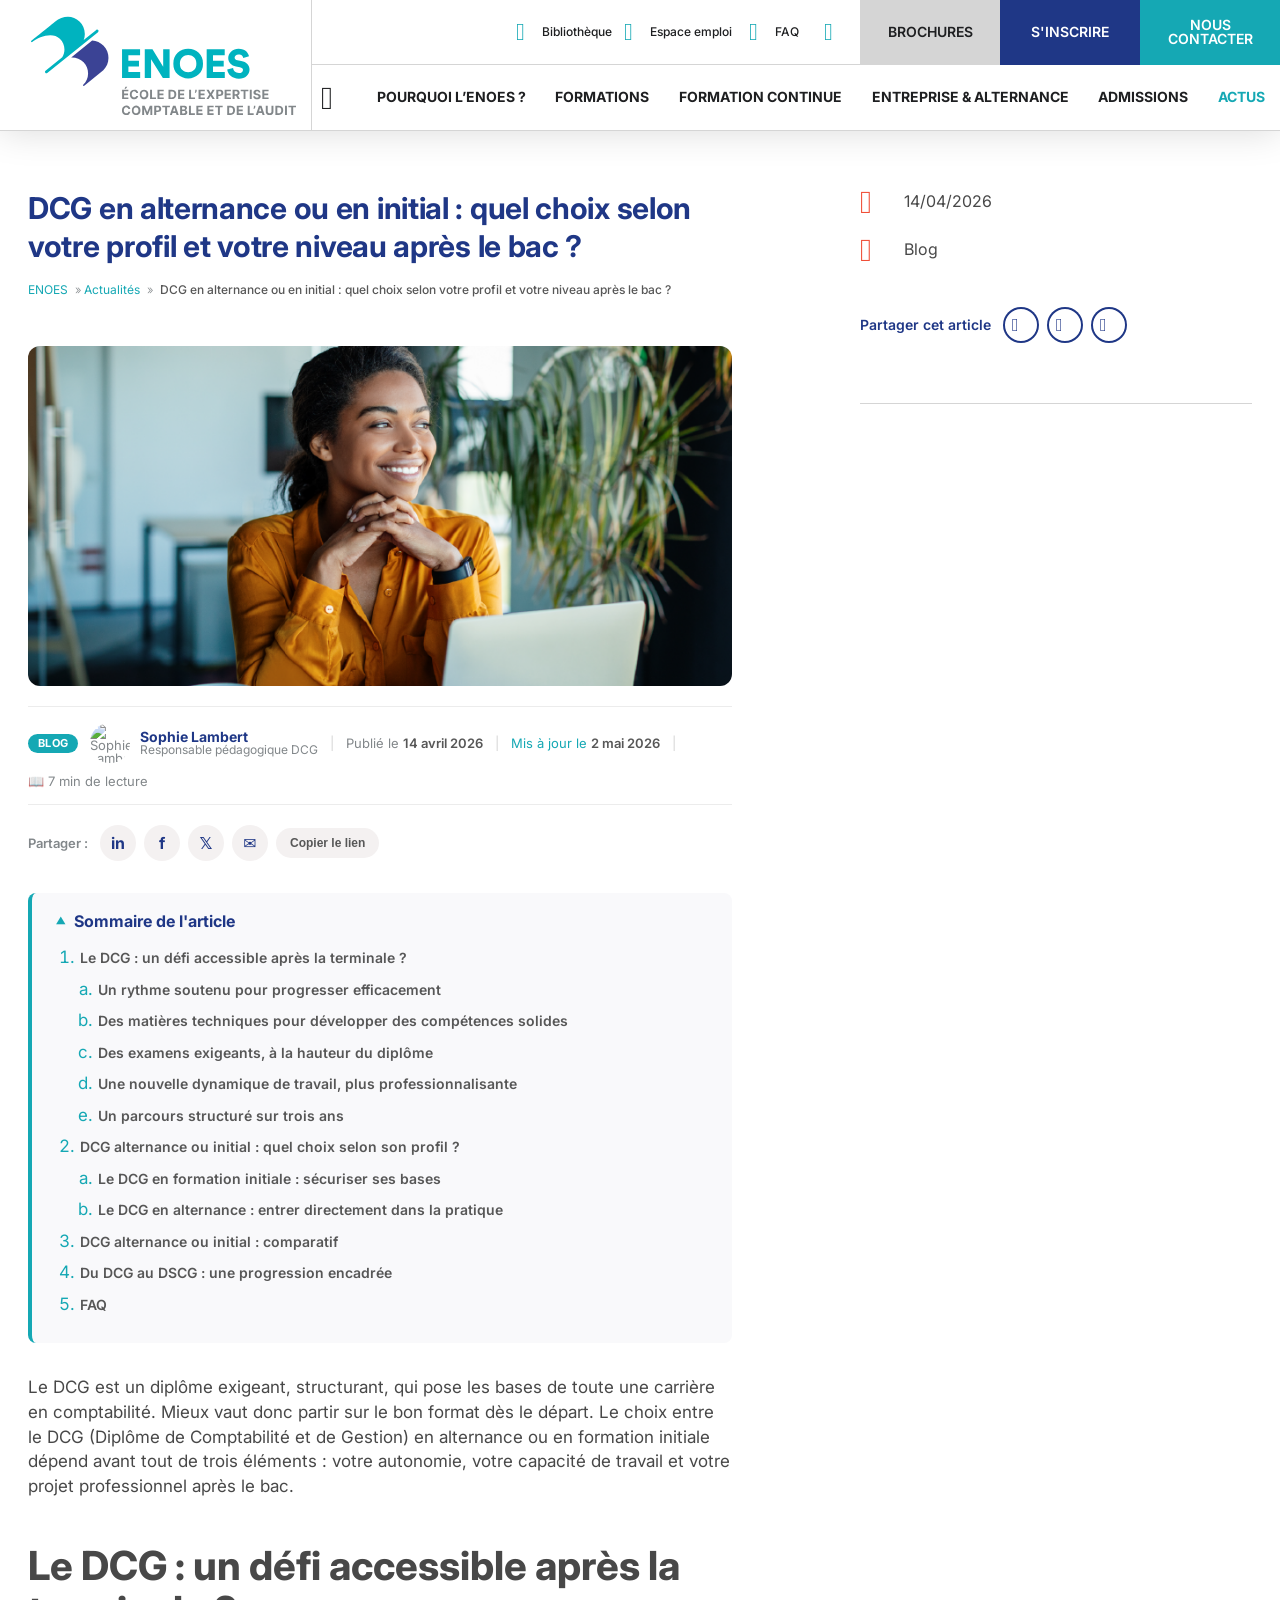
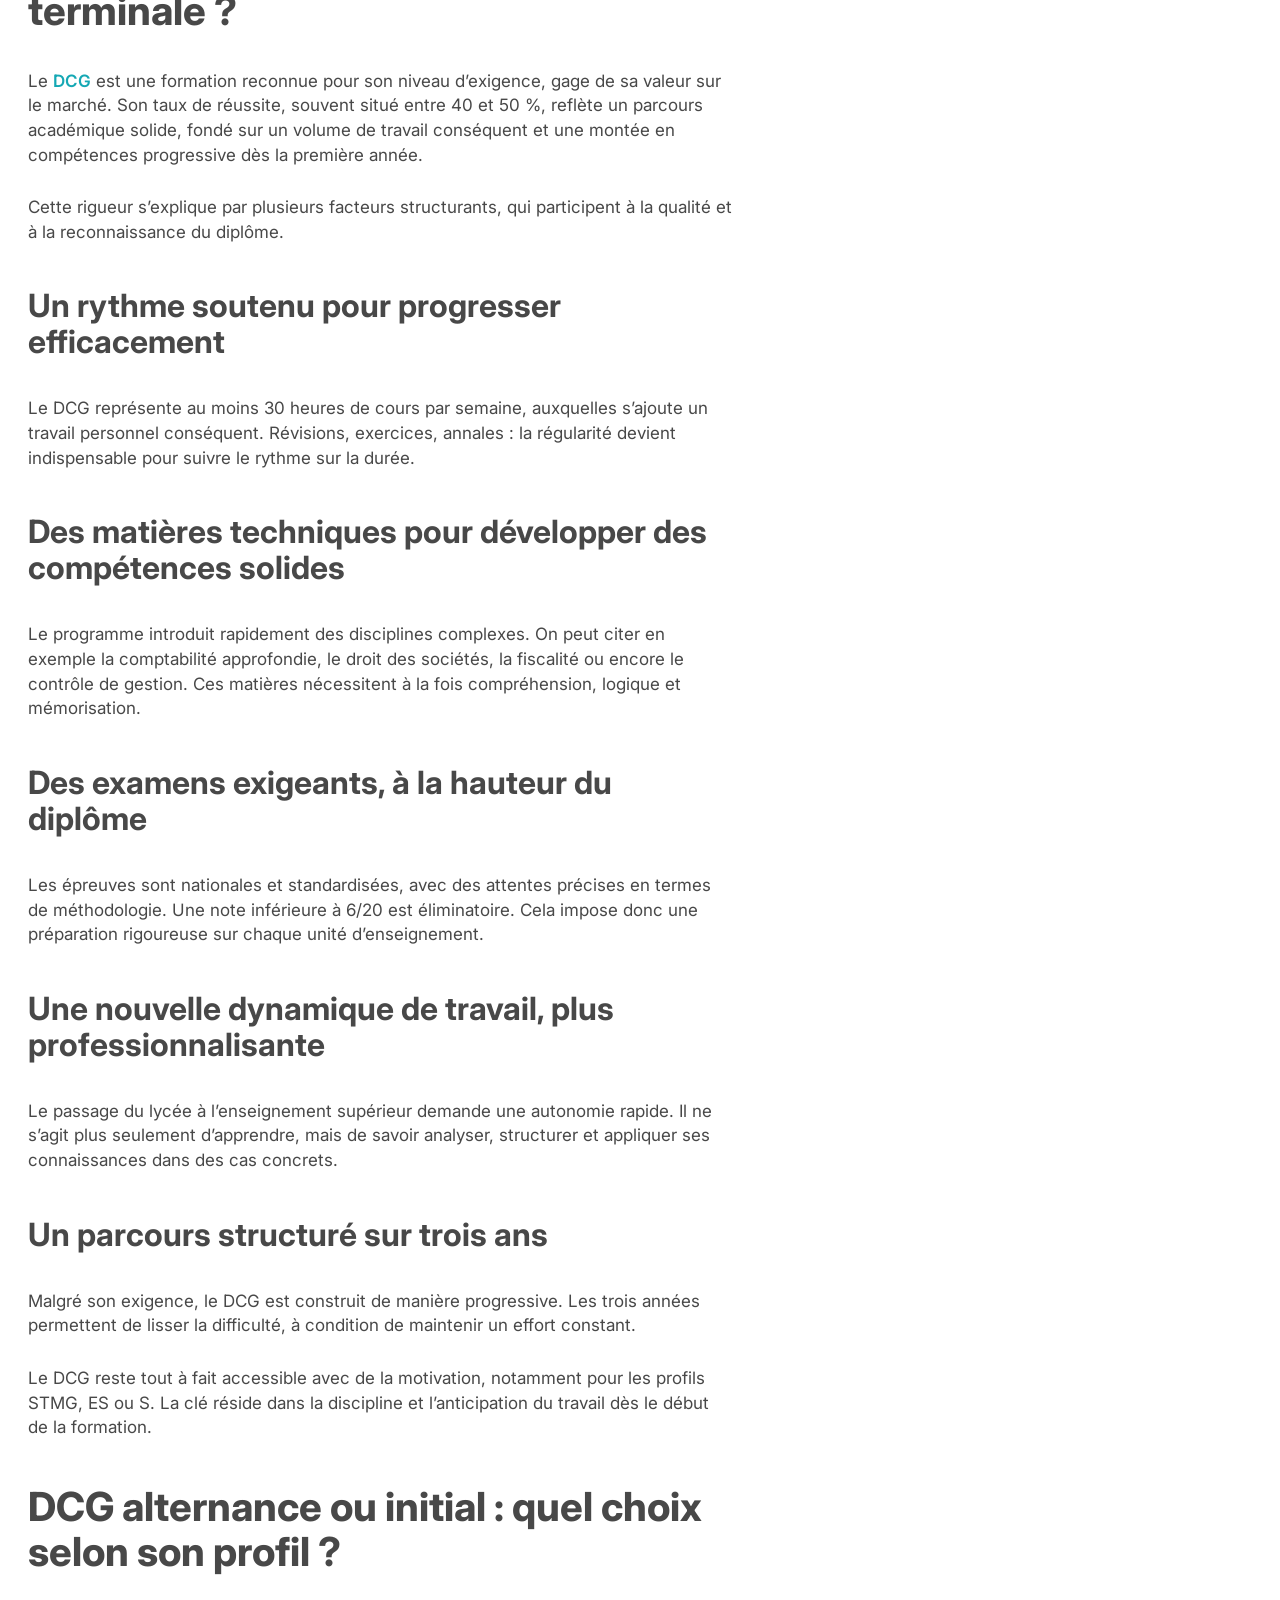
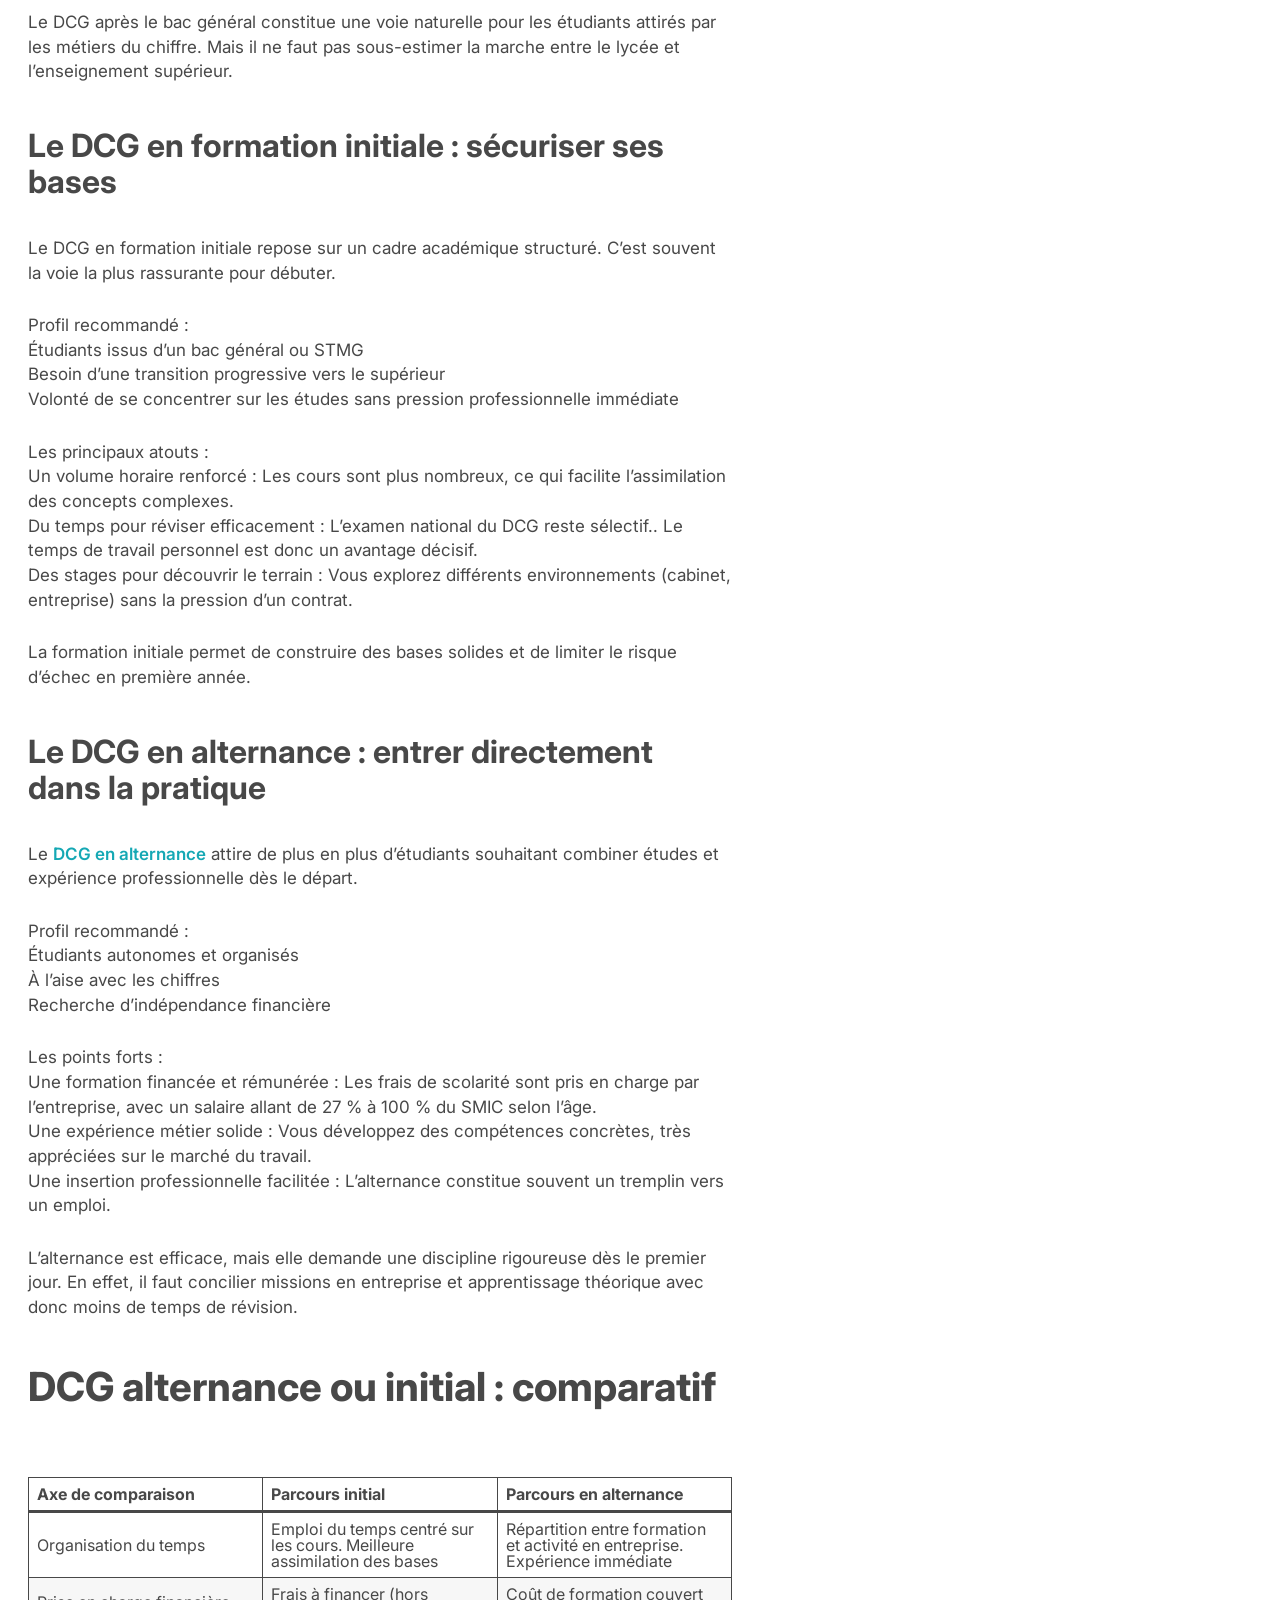
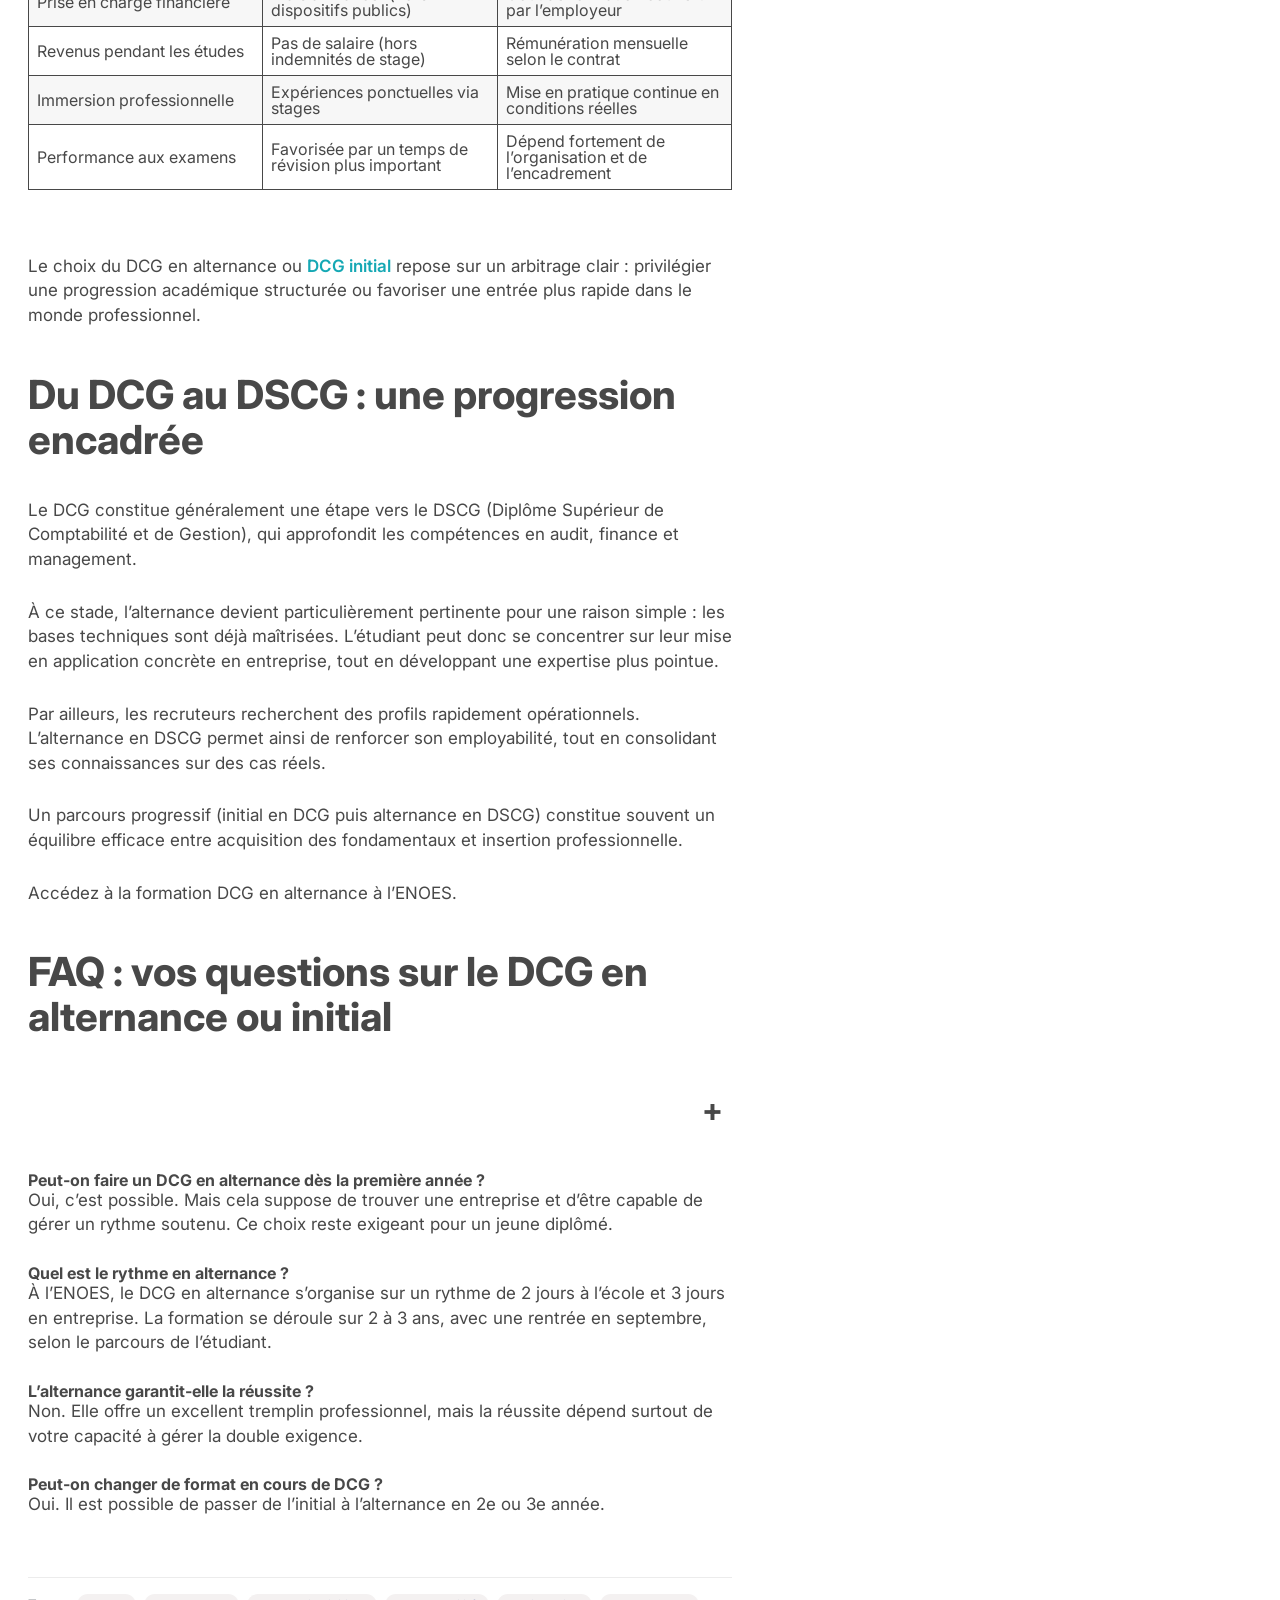
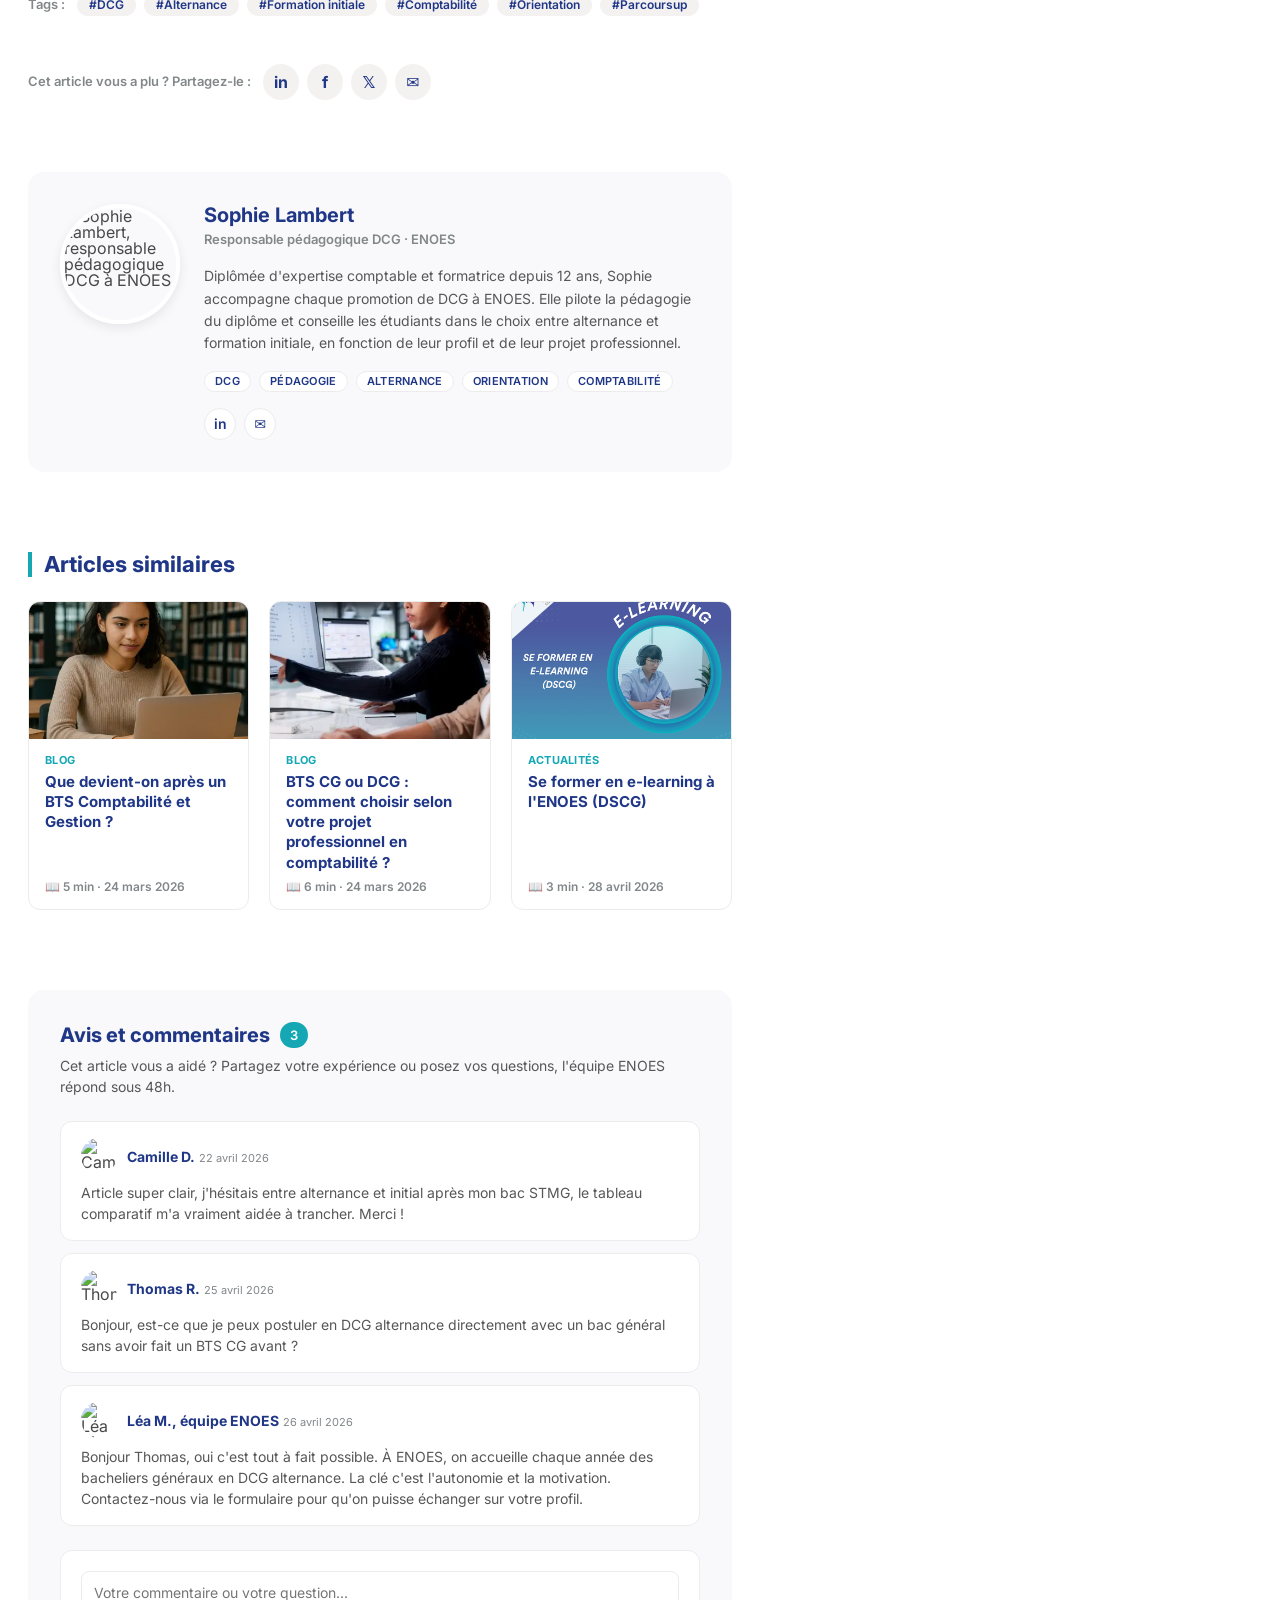
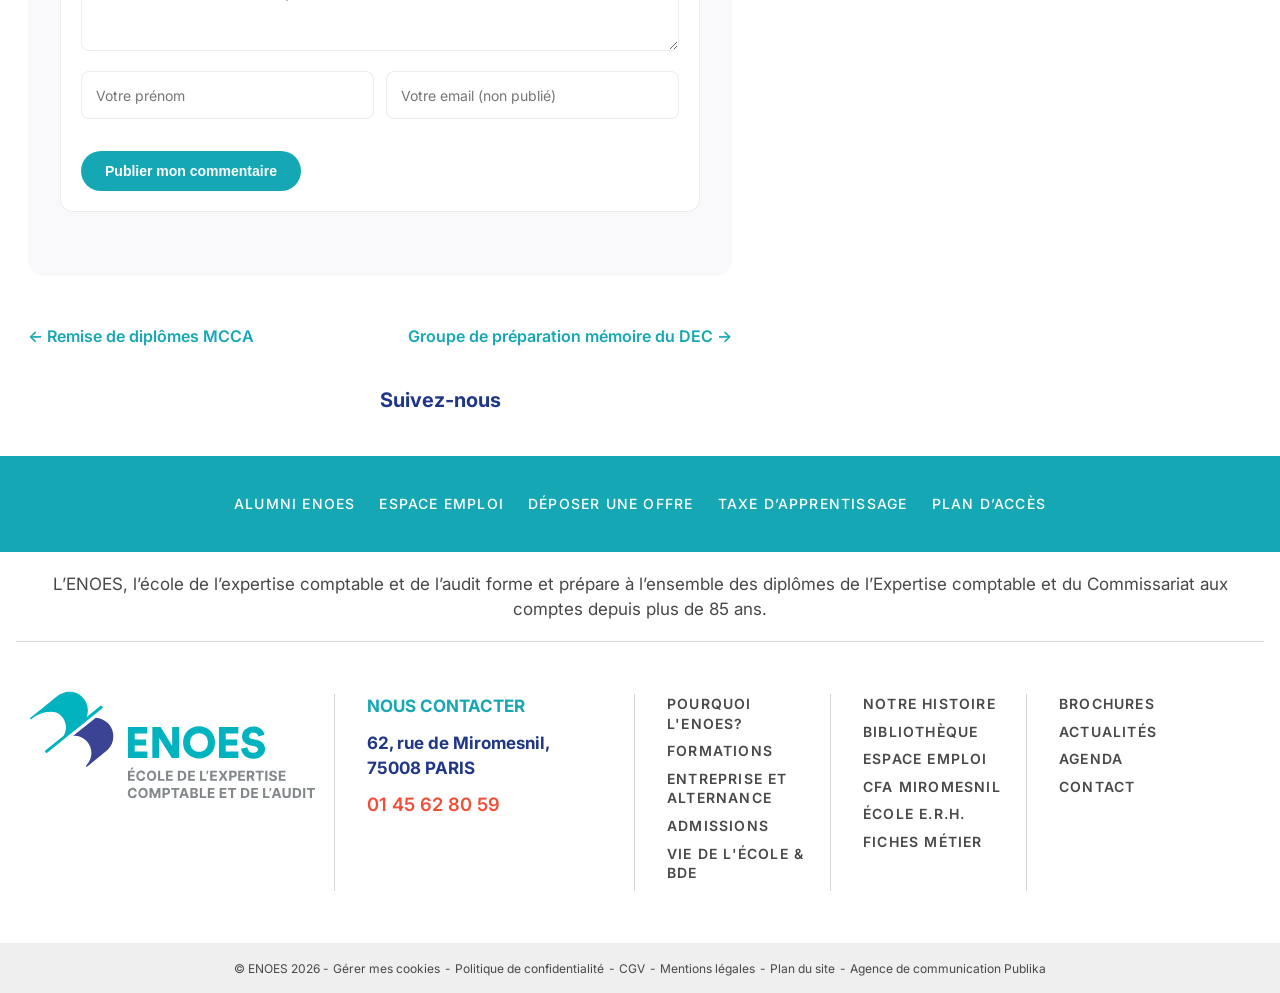
==== article-dcg-alternance/index.html @ 01defb50 "Article DCG : reduit taille H1 et image hero pour ligne de flottaison coherente - H1 : 30px (24px mo" ====
<!DOCTYPE html>
<html lang="fr-FR">
<head>
  <meta charset="utf-8"/>
  <meta name="viewport" content="width=device-width,initial-scale=1"/>
  <meta name="theme-color" content="#00b3bf">
  <link rel="profile" href="http://gmpg.org/xfn/11">
  <link rel="pingback" href="https://enoes.com/xmlrpc.php">

  <script id="cacsp-gtag-consent-default">
			window.dataLayer = window.dataLayer || [];
			function gtag(){dataLayer.push(arguments);}
			gtag('consent', 'default', {
				'ad_storage': 'denied', 
				'ad_user_data': 'denied', 
				'ad_personalization': 'denied', 
				'analytics_storage': 'denied', 
				'functionality_storage': 'denied', 
				'personalization_storage': 'denied', 
				'security_storage': 'denied', 
				'wait_for_update': 500
			});
			</script>
<meta name='robots' content='index, follow, max-image-preview:large, max-snippet:-1, max-video-preview:-1' />

	<!-- This site is optimized with the Yoast SEO plugin v27.5 - https://yoast.com/product/yoast-seo-wordpress/ -->
	<title>DCG alternance ou initial : comment choisir ? | ENOES</title>
	<meta name="description" content="DCG en alternance ou initial ? Identifiez le format adapté à votre profil, votre niveau et votre projet après le bac pour faire le bon choix." />
	<link rel="canonical" href="index.html" />
	<meta property="og:locale" content="fr_FR" />
	<meta property="og:type" content="article" />
	<meta property="og:title" content="DCG alternance ou initial : comment choisir ? | ENOES" />
	<meta property="og:description" content="DCG en alternance ou initial ? Identifiez le format adapté à votre profil, votre niveau et votre projet après le bac pour faire le bon choix." />
	<meta property="og:url" content="https://enoes.com/actualites/dcg-en-alternance-ou-en-initial-quel-choix-selon-votre-profil-et-votre-niveau-apres-le-bac/" />
	<meta property="og:site_name" content="ENOES" />
	<meta property="article:publisher" content="https://www.facebook.com/enoes.paris" />
	<meta property="article:published_time" content="2026-04-14T08:38:18+00:00" />
	<meta property="article:modified_time" content="2026-04-17T10:52:30+00:00" />
	<meta property="og:image" content="https://enoes.com/wp-content/uploads/2026/04/dcg-alternance-ou-initiale.webp" />
	<meta property="og:image:width" content="800" />
	<meta property="og:image:height" content="600" />
	<meta property="og:image:type" content="image/webp" />
	<meta name="author" content="École ENOES" />
	<meta name="twitter:card" content="summary_large_image" />
	<meta name="twitter:creator" content="@ENOES_compta" />
	<meta name="twitter:site" content="@ENOES_compta" />
	<meta name="twitter:label1" content="Écrit par" />
	<meta name="twitter:data1" content="École ENOES" />
	<meta name="twitter:label2" content="Durée de lecture estimée" />
	<meta name="twitter:data2" content="6 minutes" />
	<!-- / Yoast SEO plugin. -->


<meta http-equiv="Content-Security-Policy" content="script-src 'self' data: blob: 'unsafe-inline' 'unsafe-eval' https://googletagmanager.com/ https://*.googletagmanager.com/ https://www.recaptcha.net/ https://www.google.com/recaptcha/ https://www.gstatic.com/recaptcha/; img-src 'self' data: blob: https://*.googletagmanager.com/ https://www.google.com/recaptcha/ https://www.gstatic.com/recaptcha/; object-src 'self' data: blob: https://www.gstatic.com/recaptcha/ https://www.google.com/recaptcha/ https://*.googletagmanager.com/; frame-src 'self' data: blob: https://www.gstatic.com/recaptcha/ https://www.google.com/recaptcha/ https://*.googletagmanager.com/; ">
<link rel="alternate" type="application/rss+xml" title="ENOES &raquo; Flux" href="https://enoes.com/feed/" />
<link rel="alternate" type="application/rss+xml" title="ENOES &raquo; Flux des commentaires" href="https://enoes.com/comments/feed/" />
<link rel="alternate" title="oEmbed (JSON)" type="application/json+oembed" href="https://enoes.com/wp-json/oembed/1.0/embed?url=https%3A%2F%2Fenoes.com%2Factualites%2Fdcg-en-alternance-ou-en-initial-quel-choix-selon-votre-profil-et-votre-niveau-apres-le-bac%2F" />
<link rel="alternate" title="oEmbed (XML)" type="text/xml+oembed" href="https://enoes.com/wp-json/oembed/1.0/embed?url=https%3A%2F%2Fenoes.com%2Factualites%2Fdcg-en-alternance-ou-en-initial-quel-choix-selon-votre-profil-et-votre-niveau-apres-le-bac%2F&#038;format=xml" />
<style id='wp-img-auto-sizes-contain-inline-css'>
img:is([sizes=auto i],[sizes^="auto," i]){contain-intrinsic-size:3000px 1500px}
/*# sourceURL=wp-img-auto-sizes-contain-inline-css */
</style>
<style id='wp-block-library-inline-css'>
:root{--wp-block-synced-color:#7a00df;--wp-block-synced-color--rgb:122,0,223;--wp-bound-block-color:var(--wp-block-synced-color);--wp-editor-canvas-background:#ddd;--wp-admin-theme-color:#007cba;--wp-admin-theme-color--rgb:0,124,186;--wp-admin-theme-color-darker-10:#006ba1;--wp-admin-theme-color-darker-10--rgb:0,107,160.5;--wp-admin-theme-color-darker-20:#005a87;--wp-admin-theme-color-darker-20--rgb:0,90,135;--wp-admin-border-width-focus:2px}@media (min-resolution:192dpi){:root{--wp-admin-border-width-focus:1.5px}}.wp-element-button{cursor:pointer}:root .has-very-light-gray-background-color{background-color:#eee}:root .has-very-dark-gray-background-color{background-color:#313131}:root .has-very-light-gray-color{color:#eee}:root .has-very-dark-gray-color{color:#313131}:root .has-vivid-green-cyan-to-vivid-cyan-blue-gradient-background{background:linear-gradient(135deg,#00d084,#0693e3)}:root .has-purple-crush-gradient-background{background:linear-gradient(135deg,#34e2e4,#4721fb 50%,#ab1dfe)}:root .has-hazy-dawn-gradient-background{background:linear-gradient(135deg,#faaca8,#dad0ec)}:root .has-subdued-olive-gradient-background{background:linear-gradient(135deg,#fafae1,#67a671)}:root .has-atomic-cream-gradient-background{background:linear-gradient(135deg,#fdd79a,#004a59)}:root .has-nightshade-gradient-background{background:linear-gradient(135deg,#330968,#31cdcf)}:root .has-midnight-gradient-background{background:linear-gradient(135deg,#020381,#2874fc)}:root{--wp--preset--font-size--normal:16px;--wp--preset--font-size--huge:42px}.has-regular-font-size{font-size:1em}.has-larger-font-size{font-size:2.625em}.has-normal-font-size{font-size:var(--wp--preset--font-size--normal)}.has-huge-font-size{font-size:var(--wp--preset--font-size--huge)}.has-text-align-center{text-align:center}.has-text-align-left{text-align:left}.has-text-align-right{text-align:right}.has-fit-text{white-space:nowrap!important}#end-resizable-editor-section{display:none}.aligncenter{clear:both}.items-justified-left{justify-content:flex-start}.items-justified-center{justify-content:center}.items-justified-right{justify-content:flex-end}.items-justified-space-between{justify-content:space-between}.screen-reader-text{border:0;clip-path:inset(50%);height:1px;margin:-1px;overflow:hidden;padding:0;position:absolute;width:1px;word-wrap:normal!important}.screen-reader-text:focus{background-color:#ddd;clip-path:none;color:#444;display:block;font-size:1em;height:auto;left:5px;line-height:normal;padding:15px 23px 14px;text-decoration:none;top:5px;width:auto;z-index:100000}html :where(.has-border-color){border-style:solid}html :where([style*=border-top-color]){border-top-style:solid}html :where([style*=border-right-color]){border-right-style:solid}html :where([style*=border-bottom-color]){border-bottom-style:solid}html :where([style*=border-left-color]){border-left-style:solid}html :where([style*=border-width]){border-style:solid}html :where([style*=border-top-width]){border-top-style:solid}html :where([style*=border-right-width]){border-right-style:solid}html :where([style*=border-bottom-width]){border-bottom-style:solid}html :where([style*=border-left-width]){border-left-style:solid}html :where(img[class*=wp-image-]){height:auto;max-width:100%}:where(figure){margin:0 0 1em}html :where(.is-position-sticky){--wp-admin--admin-bar--position-offset:var(--wp-admin--admin-bar--height,0px)}@media screen and (max-width:600px){html :where(.is-position-sticky){--wp-admin--admin-bar--position-offset:0px}}

/*# sourceURL=wp-block-library-inline-css */
</style>
<style id='wp-block-accordion-inline-css'>
.wp-block-accordion{box-sizing:border-box}
/*# sourceURL=https://enoes.com/wp-includes/blocks/accordion/style.min.css */
</style>
<style id='wp-block-accordion-item-inline-css'>
.wp-block-accordion-item.is-open>.wp-block-accordion-heading .wp-block-accordion-heading__toggle-icon{transform:rotate(45deg)}@media (prefers-reduced-motion:no-preference){.wp-block-accordion-item{transition:grid-template-rows .3s ease-out}.wp-block-accordion-item>.wp-block-accordion-heading .wp-block-accordion-heading__toggle-icon{transition:transform .2s ease-in-out}}
/*# sourceURL=https://enoes.com/wp-includes/blocks/accordion-item/style.min.css */
</style>
<style id='wp-block-heading-inline-css'>
h1:where(.wp-block-heading).has-background,h2:where(.wp-block-heading).has-background,h3:where(.wp-block-heading).has-background,h4:where(.wp-block-heading).has-background,h5:where(.wp-block-heading).has-background,h6:where(.wp-block-heading).has-background{padding:1.25em 2.375em}h1.has-text-align-left[style*=writing-mode]:where([style*=vertical-lr]),h1.has-text-align-right[style*=writing-mode]:where([style*=vertical-rl]),h2.has-text-align-left[style*=writing-mode]:where([style*=vertical-lr]),h2.has-text-align-right[style*=writing-mode]:where([style*=vertical-rl]),h3.has-text-align-left[style*=writing-mode]:where([style*=vertical-lr]),h3.has-text-align-right[style*=writing-mode]:where([style*=vertical-rl]),h4.has-text-align-left[style*=writing-mode]:where([style*=vertical-lr]),h4.has-text-align-right[style*=writing-mode]:where([style*=vertical-rl]),h5.has-text-align-left[style*=writing-mode]:where([style*=vertical-lr]),h5.has-text-align-right[style*=writing-mode]:where([style*=vertical-rl]),h6.has-text-align-left[style*=writing-mode]:where([style*=vertical-lr]),h6.has-text-align-right[style*=writing-mode]:where([style*=vertical-rl]){rotate:180deg}
/*# sourceURL=https://enoes.com/wp-includes/blocks/heading/style.min.css */
</style>
<style id='wp-block-list-inline-css'>
ol,ul{box-sizing:border-box}:root :where(.wp-block-list.has-background){padding:1.25em 2.375em}
/*# sourceURL=https://enoes.com/wp-includes/blocks/list/style.min.css */
</style>
<style id='wp-block-accordion-heading-inline-css'>
.wp-block-accordion-heading__toggle{align-items:center;background:none;border:none;color:inherit;cursor:pointer;display:flex;font-family:inherit;font-size:inherit;font-style:inherit;font-weight:inherit;letter-spacing:inherit;line-height:inherit;overflow:hidden;padding:var(--wp--preset--spacing--20,1em) 0;text-align:inherit;text-decoration:inherit;text-transform:inherit;width:100%;word-spacing:inherit}.wp-block-accordion-heading__toggle:not(:focus-visible){outline:none}.wp-block-accordion-heading__toggle:hover .wp-block-accordion-heading__toggle-title{text-decoration:underline}.wp-block-accordion-heading__toggle-title{flex:1}.wp-block-accordion-heading__toggle-icon{align-items:center;display:flex;height:1.2em;justify-content:center;width:1.2em}
/*# sourceURL=https://enoes.com/wp-includes/blocks/accordion-heading/style.min.css */
</style>
<style id='wp-block-accordion-panel-inline-css'>
.wp-block-accordion-panel[aria-hidden=true],.wp-block-accordion-panel[inert]{display:none;margin-block-start:0}
/*# sourceURL=https://enoes.com/wp-includes/blocks/accordion-panel/style.min.css */
</style>
<style id='wp-block-paragraph-inline-css'>
.is-small-text{font-size:.875em}.is-regular-text{font-size:1em}.is-large-text{font-size:2.25em}.is-larger-text{font-size:3em}.has-drop-cap:not(:focus):first-letter{float:left;font-size:8.4em;font-style:normal;font-weight:100;line-height:.68;margin:.05em .1em 0 0;text-transform:uppercase}body.rtl .has-drop-cap:not(:focus):first-letter{float:none;margin-left:.1em}p.has-drop-cap.has-background{overflow:hidden}:root :where(p.has-background){padding:1.25em 2.375em}:where(p.has-text-color:not(.has-link-color)) a{color:inherit}p.has-text-align-left[style*="writing-mode:vertical-lr"],p.has-text-align-right[style*="writing-mode:vertical-rl"]{rotate:180deg}
/*# sourceURL=https://enoes.com/wp-includes/blocks/paragraph/style.min.css */
</style>
<style id='wp-block-table-inline-css'>
.wp-block-table{overflow-x:auto}.wp-block-table table{border-collapse:collapse;width:100%}.wp-block-table thead{border-bottom:3px solid}.wp-block-table tfoot{border-top:3px solid}.wp-block-table td,.wp-block-table th{border:1px solid;padding:.5em}.wp-block-table .has-fixed-layout{table-layout:fixed;width:100%}.wp-block-table .has-fixed-layout td,.wp-block-table .has-fixed-layout th{word-break:break-word}.wp-block-table.aligncenter,.wp-block-table.alignleft,.wp-block-table.alignright{display:table;width:auto}.wp-block-table.aligncenter td,.wp-block-table.aligncenter th,.wp-block-table.alignleft td,.wp-block-table.alignleft th,.wp-block-table.alignright td,.wp-block-table.alignright th{word-break:break-word}.wp-block-table .has-subtle-light-gray-background-color{background-color:#f3f4f5}.wp-block-table .has-subtle-pale-green-background-color{background-color:#e9fbe5}.wp-block-table .has-subtle-pale-blue-background-color{background-color:#e7f5fe}.wp-block-table .has-subtle-pale-pink-background-color{background-color:#fcf0ef}.wp-block-table.is-style-stripes{background-color:initial;border-collapse:inherit;border-spacing:0}.wp-block-table.is-style-stripes tbody tr:nth-child(odd){background-color:#f0f0f0}.wp-block-table.is-style-stripes.has-subtle-light-gray-background-color tbody tr:nth-child(odd){background-color:#f3f4f5}.wp-block-table.is-style-stripes.has-subtle-pale-green-background-color tbody tr:nth-child(odd){background-color:#e9fbe5}.wp-block-table.is-style-stripes.has-subtle-pale-blue-background-color tbody tr:nth-child(odd){background-color:#e7f5fe}.wp-block-table.is-style-stripes.has-subtle-pale-pink-background-color tbody tr:nth-child(odd){background-color:#fcf0ef}.wp-block-table.is-style-stripes td,.wp-block-table.is-style-stripes th{border-color:#0000}.wp-block-table.is-style-stripes{border-bottom:1px solid #f0f0f0}.wp-block-table .has-border-color td,.wp-block-table .has-border-color th,.wp-block-table .has-border-color tr,.wp-block-table .has-border-color>*{border-color:inherit}.wp-block-table table[style*=border-top-color] tr:first-child,.wp-block-table table[style*=border-top-color] tr:first-child td,.wp-block-table table[style*=border-top-color] tr:first-child th,.wp-block-table table[style*=border-top-color]>*,.wp-block-table table[style*=border-top-color]>* td,.wp-block-table table[style*=border-top-color]>* th{border-top-color:inherit}.wp-block-table table[style*=border-top-color] tr:not(:first-child){border-top-color:initial}.wp-block-table table[style*=border-right-color] td:last-child,.wp-block-table table[style*=border-right-color] th,.wp-block-table table[style*=border-right-color] tr,.wp-block-table table[style*=border-right-color]>*{border-right-color:inherit}.wp-block-table table[style*=border-bottom-color] tr:last-child,.wp-block-table table[style*=border-bottom-color] tr:last-child td,.wp-block-table table[style*=border-bottom-color] tr:last-child th,.wp-block-table table[style*=border-bottom-color]>*,.wp-block-table table[style*=border-bottom-color]>* td,.wp-block-table table[style*=border-bottom-color]>* th{border-bottom-color:inherit}.wp-block-table table[style*=border-bottom-color] tr:not(:last-child){border-bottom-color:initial}.wp-block-table table[style*=border-left-color] td:first-child,.wp-block-table table[style*=border-left-color] th,.wp-block-table table[style*=border-left-color] tr,.wp-block-table table[style*=border-left-color]>*{border-left-color:inherit}.wp-block-table table[style*=border-style] td,.wp-block-table table[style*=border-style] th,.wp-block-table table[style*=border-style] tr,.wp-block-table table[style*=border-style]>*{border-style:inherit}.wp-block-table table[style*=border-width] td,.wp-block-table table[style*=border-width] th,.wp-block-table table[style*=border-width] tr,.wp-block-table table[style*=border-width]>*{border-style:inherit;border-width:inherit}
/*# sourceURL=https://enoes.com/wp-includes/blocks/table/style.min.css */
</style>
<style id='wp-block-table-theme-inline-css'>
.wp-block-table{margin:0 0 1em}.wp-block-table td,.wp-block-table th{word-break:normal}.wp-block-table :where(figcaption){color:#555;font-size:13px;text-align:center}.is-dark-theme .wp-block-table :where(figcaption){color:#ffffffa6}
/*# sourceURL=https://enoes.com/wp-includes/blocks/table/theme.min.css */
</style>

<style id='classic-theme-styles-inline-css'>
/*! This file is auto-generated */
.wp-block-button__link{color:#fff;background-color:#32373c;border-radius:9999px;box-shadow:none;text-decoration:none;padding:calc(.667em + 2px) calc(1.333em + 2px);font-size:1.125em}.wp-block-file__button{background:#32373c;color:#fff;text-decoration:none}
/*# sourceURL=/wp-includes/css/classic-themes.min.css */
</style>
<style id='global-styles-inline-css'>
:root{--wp--preset--aspect-ratio--square: 1;--wp--preset--aspect-ratio--4-3: 4/3;--wp--preset--aspect-ratio--3-4: 3/4;--wp--preset--aspect-ratio--3-2: 3/2;--wp--preset--aspect-ratio--2-3: 2/3;--wp--preset--aspect-ratio--16-9: 16/9;--wp--preset--aspect-ratio--9-16: 9/16;--wp--preset--color--black: #000000;--wp--preset--color--cyan-bluish-gray: #abb8c3;--wp--preset--color--white: #ffffff;--wp--preset--color--pale-pink: #f78da7;--wp--preset--color--vivid-red: #cf2e2e;--wp--preset--color--luminous-vivid-orange: #ff6900;--wp--preset--color--luminous-vivid-amber: #fcb900;--wp--preset--color--light-green-cyan: #7bdcb5;--wp--preset--color--vivid-green-cyan: #00d084;--wp--preset--color--pale-cyan-blue: #8ed1fc;--wp--preset--color--vivid-cyan-blue: #0693e3;--wp--preset--color--vivid-purple: #9b51e0;--wp--preset--color--primary-color: #15a8b4;--wp--preset--color--secondary-color: #1f3786;--wp--preset--color--accent-color: #f04e37;--wp--preset--color--text-color: #575757;--wp--preset--color--body-color: #ffffff;--wp--preset--color--gray-shade-1: #f9f9fb;--wp--preset--color--gray-shade-2: #d5d5d5;--wp--preset--color--gray-shade-3: #aaaaac;--wp--preset--color--gray-shade-4: #82878a;--wp--preset--color--gray-shade-5: #1e1f21;--wp--preset--color--cool-gray: #d8e2e7;--wp--preset--color--warm-gray: #f3ebe3;--wp--preset--color--light-gray: #f4f1f1;--wp--preset--color--enoes-primary-color: #15a8b4;--wp--preset--color--enesia-primary-color: #00b933;--wp--preset--color--ecole-est-primary-color: #f79433;--wp--preset--color--erh-primary-color: #00a870;--wp--preset--color--cfa-primary-color: #ed0c6e;--wp--preset--color--groupe-primary-color: #e23a34;--wp--preset--gradient--vivid-cyan-blue-to-vivid-purple: linear-gradient(135deg,rgb(6,147,227) 0%,rgb(155,81,224) 100%);--wp--preset--gradient--light-green-cyan-to-vivid-green-cyan: linear-gradient(135deg,rgb(122,220,180) 0%,rgb(0,208,130) 100%);--wp--preset--gradient--luminous-vivid-amber-to-luminous-vivid-orange: linear-gradient(135deg,rgb(252,185,0) 0%,rgb(255,105,0) 100%);--wp--preset--gradient--luminous-vivid-orange-to-vivid-red: linear-gradient(135deg,rgb(255,105,0) 0%,rgb(207,46,46) 100%);--wp--preset--gradient--very-light-gray-to-cyan-bluish-gray: linear-gradient(135deg,rgb(238,238,238) 0%,rgb(169,184,195) 100%);--wp--preset--gradient--cool-to-warm-spectrum: linear-gradient(135deg,rgb(74,234,220) 0%,rgb(151,120,209) 20%,rgb(207,42,186) 40%,rgb(238,44,130) 60%,rgb(251,105,98) 80%,rgb(254,248,76) 100%);--wp--preset--gradient--blush-light-purple: linear-gradient(135deg,rgb(255,206,236) 0%,rgb(152,150,240) 100%);--wp--preset--gradient--blush-bordeaux: linear-gradient(135deg,rgb(254,205,165) 0%,rgb(254,45,45) 50%,rgb(107,0,62) 100%);--wp--preset--gradient--luminous-dusk: linear-gradient(135deg,rgb(255,203,112) 0%,rgb(199,81,192) 50%,rgb(65,88,208) 100%);--wp--preset--gradient--pale-ocean: linear-gradient(135deg,rgb(255,245,203) 0%,rgb(182,227,212) 50%,rgb(51,167,181) 100%);--wp--preset--gradient--electric-grass: linear-gradient(135deg,rgb(202,248,128) 0%,rgb(113,206,126) 100%);--wp--preset--gradient--midnight: linear-gradient(135deg,rgb(2,3,129) 0%,rgb(40,116,252) 100%);--wp--preset--font-size--small: 13px;--wp--preset--font-size--medium: 20px;--wp--preset--font-size--large: 36px;--wp--preset--font-size--x-large: 42px;--wp--preset--spacing--20: 0.44rem;--wp--preset--spacing--30: 0.67rem;--wp--preset--spacing--40: 1rem;--wp--preset--spacing--50: 1.5rem;--wp--preset--spacing--60: 2.25rem;--wp--preset--spacing--70: 3.38rem;--wp--preset--spacing--80: 5.06rem;--wp--preset--shadow--natural: 6px 6px 9px rgba(0, 0, 0, 0.2);--wp--preset--shadow--deep: 12px 12px 50px rgba(0, 0, 0, 0.4);--wp--preset--shadow--sharp: 6px 6px 0px rgba(0, 0, 0, 0.2);--wp--preset--shadow--outlined: 6px 6px 0px -3px rgb(255, 255, 255), 6px 6px rgb(0, 0, 0);--wp--preset--shadow--crisp: 6px 6px 0px rgb(0, 0, 0);}:where(.is-layout-flex){gap: 0.5em;}:where(.is-layout-grid){gap: 0.5em;}body .is-layout-flex{display: flex;}.is-layout-flex{flex-wrap: wrap;align-items: center;}.is-layout-flex > :is(*, div){margin: 0;}body .is-layout-grid{display: grid;}.is-layout-grid > :is(*, div){margin: 0;}:where(.wp-block-columns.is-layout-flex){gap: 2em;}:where(.wp-block-columns.is-layout-grid){gap: 2em;}:where(.wp-block-post-template.is-layout-flex){gap: 1.25em;}:where(.wp-block-post-template.is-layout-grid){gap: 1.25em;}.has-black-color{color: var(--wp--preset--color--black) !important;}.has-cyan-bluish-gray-color{color: var(--wp--preset--color--cyan-bluish-gray) !important;}.has-white-color{color: var(--wp--preset--color--white) !important;}.has-pale-pink-color{color: var(--wp--preset--color--pale-pink) !important;}.has-vivid-red-color{color: var(--wp--preset--color--vivid-red) !important;}.has-luminous-vivid-orange-color{color: var(--wp--preset--color--luminous-vivid-orange) !important;}.has-luminous-vivid-amber-color{color: var(--wp--preset--color--luminous-vivid-amber) !important;}.has-light-green-cyan-color{color: var(--wp--preset--color--light-green-cyan) !important;}.has-vivid-green-cyan-color{color: var(--wp--preset--color--vivid-green-cyan) !important;}.has-pale-cyan-blue-color{color: var(--wp--preset--color--pale-cyan-blue) !important;}.has-vivid-cyan-blue-color{color: var(--wp--preset--color--vivid-cyan-blue) !important;}.has-vivid-purple-color{color: var(--wp--preset--color--vivid-purple) !important;}.has-black-background-color{background-color: var(--wp--preset--color--black) !important;}.has-cyan-bluish-gray-background-color{background-color: var(--wp--preset--color--cyan-bluish-gray) !important;}.has-white-background-color{background-color: var(--wp--preset--color--white) !important;}.has-pale-pink-background-color{background-color: var(--wp--preset--color--pale-pink) !important;}.has-vivid-red-background-color{background-color: var(--wp--preset--color--vivid-red) !important;}.has-luminous-vivid-orange-background-color{background-color: var(--wp--preset--color--luminous-vivid-orange) !important;}.has-luminous-vivid-amber-background-color{background-color: var(--wp--preset--color--luminous-vivid-amber) !important;}.has-light-green-cyan-background-color{background-color: var(--wp--preset--color--light-green-cyan) !important;}.has-vivid-green-cyan-background-color{background-color: var(--wp--preset--color--vivid-green-cyan) !important;}.has-pale-cyan-blue-background-color{background-color: var(--wp--preset--color--pale-cyan-blue) !important;}.has-vivid-cyan-blue-background-color{background-color: var(--wp--preset--color--vivid-cyan-blue) !important;}.has-vivid-purple-background-color{background-color: var(--wp--preset--color--vivid-purple) !important;}.has-black-border-color{border-color: var(--wp--preset--color--black) !important;}.has-cyan-bluish-gray-border-color{border-color: var(--wp--preset--color--cyan-bluish-gray) !important;}.has-white-border-color{border-color: var(--wp--preset--color--white) !important;}.has-pale-pink-border-color{border-color: var(--wp--preset--color--pale-pink) !important;}.has-vivid-red-border-color{border-color: var(--wp--preset--color--vivid-red) !important;}.has-luminous-vivid-orange-border-color{border-color: var(--wp--preset--color--luminous-vivid-orange) !important;}.has-luminous-vivid-amber-border-color{border-color: var(--wp--preset--color--luminous-vivid-amber) !important;}.has-light-green-cyan-border-color{border-color: var(--wp--preset--color--light-green-cyan) !important;}.has-vivid-green-cyan-border-color{border-color: var(--wp--preset--color--vivid-green-cyan) !important;}.has-pale-cyan-blue-border-color{border-color: var(--wp--preset--color--pale-cyan-blue) !important;}.has-vivid-cyan-blue-border-color{border-color: var(--wp--preset--color--vivid-cyan-blue) !important;}.has-vivid-purple-border-color{border-color: var(--wp--preset--color--vivid-purple) !important;}.has-vivid-cyan-blue-to-vivid-purple-gradient-background{background: var(--wp--preset--gradient--vivid-cyan-blue-to-vivid-purple) !important;}.has-light-green-cyan-to-vivid-green-cyan-gradient-background{background: var(--wp--preset--gradient--light-green-cyan-to-vivid-green-cyan) !important;}.has-luminous-vivid-amber-to-luminous-vivid-orange-gradient-background{background: var(--wp--preset--gradient--luminous-vivid-amber-to-luminous-vivid-orange) !important;}.has-luminous-vivid-orange-to-vivid-red-gradient-background{background: var(--wp--preset--gradient--luminous-vivid-orange-to-vivid-red) !important;}.has-very-light-gray-to-cyan-bluish-gray-gradient-background{background: var(--wp--preset--gradient--very-light-gray-to-cyan-bluish-gray) !important;}.has-cool-to-warm-spectrum-gradient-background{background: var(--wp--preset--gradient--cool-to-warm-spectrum) !important;}.has-blush-light-purple-gradient-background{background: var(--wp--preset--gradient--blush-light-purple) !important;}.has-blush-bordeaux-gradient-background{background: var(--wp--preset--gradient--blush-bordeaux) !important;}.has-luminous-dusk-gradient-background{background: var(--wp--preset--gradient--luminous-dusk) !important;}.has-pale-ocean-gradient-background{background: var(--wp--preset--gradient--pale-ocean) !important;}.has-electric-grass-gradient-background{background: var(--wp--preset--gradient--electric-grass) !important;}.has-midnight-gradient-background{background: var(--wp--preset--gradient--midnight) !important;}.has-small-font-size{font-size: var(--wp--preset--font-size--small) !important;}.has-medium-font-size{font-size: var(--wp--preset--font-size--medium) !important;}.has-large-font-size{font-size: var(--wp--preset--font-size--large) !important;}.has-x-large-font-size{font-size: var(--wp--preset--font-size--x-large) !important;}
/*# sourceURL=global-styles-inline-css */
</style>

<link rel='stylesheet' id='contact-form-7-css' href='../plugins/contact-form-7/includes/css/styles.css@ver=6.1.4.tmp.css' media='all' />
<link rel='stylesheet' id='cookies-and-content-security-policy-css' href='../plugins/cookies-and-content-security-policy/css/cookies-and-content-security-policy.min.css@ver=2.34.tmp.css' media='all' />
<link rel='stylesheet' id='wpp-css' href='../themes/enoes/css/style.css@ver=1.0.tmp.css' media='all' />
<!--n2css--><!--n2js--><script src="https://enoes.com/wp-includes/js/jquery/jquery.min.js?ver=3.7.1" id="jquery-core-js"></script>
<script src="https://enoes.com/wp-includes/js/jquery/jquery-migrate.min.js?ver=3.4.1" id="jquery-migrate-js"></script>
<script src="https://enoes.com/wp-content/themes/enoes/js/swiper-bundle.min.js?ver=8.0.0" id="swiper-js"></script>
<link rel="https://api.w.org/" href="https://enoes.com/wp-json/" /><link rel="alternate" title="JSON" type="application/json" href="https://enoes.com/wp-json/wp/v2/posts/180168" /><link rel="EditURI" type="application/rsd+xml" title="RSD" href="https://enoes.com/xmlrpc.php?rsd" />
<link rel='shortlink' href='https://enoes.com/?p=180168' />
  <link rel="preconnect" href="https://fonts.googleapis.com">
  <link rel="preconnect" href="https://fonts.gstatic.com" crossorigin>
  <link href="https://fonts.googleapis.com/css2?family=Inter:wght@200..900&display=swap" rel="stylesheet">
  <!-- Google Tag Manager -->
<script>(function(w,d,s,l,i){w[l]=w[l]||[];w[l].push({'gtm.start':
new Date().getTime(),event:'gtm.js'});var f=d.getElementsByTagName(s)[0],
j=d.createElement(s),dl=l!='dataLayer'?'&l='+l:'';j.async=true;j.src=
'https://www.googletagmanager.com/gtm.js?id='+i+dl;f.parentNode.insertBefore(j,f);
})(window,document,'script','dataLayer','GTM-NDHVLD');</script>
<!-- End Google Tag Manager -->
<script>
document.addEventListener( 'wpcf7mailsent', function( event ) {
  //console.log(event.detail.contactFormId);
  if ( event.detail.contactFormId == 93489 || event.detail.contactFormId == 532 ) {
    var inputs = event.detail.inputs;
    var btnLabel = 'Télécharger votre dossier';
    if( event.detail.contactFormId == 93489 ) {
      var fID = inputs[6].value;
    } else {
      var fID = inputs[5].value;
      btnLabel = 'Télécharger la brochure';
    }
    var wppajax = { ajax_url: 'https://enoes.com/wp-admin/admin-ajax.php' };
    jQuery.ajax({
      url : wppajax.ajax_url,
      type : 'get',
      dataType : 'html', 
      data : { action: 'wpp_get_formation_doc_url', form_id : fID, cf7_id : event.detail.contactFormId  },
      success : function( data ) {
        if ( data != '404' ) {
          var output = jQuery('.wpcf7-response-output').text();
          var downloadLink = '<p style="margin:0"><a href="https://enoes.com/actualites/dcg-en-alternance-ou-en-initial-quel-choix-selon-votre-profil-et-votre-niveau-apres-le-bac/'+data+'" target="_blank" class="btn primary-alt rounded large download-link"><span class="icon-24 icon-next-circle" aria-hidden="true"></span> '+btnLabel+'</a></p>'
          jQuery('.wpcf7-response-output').html('<p>'+output+'</p>' + downloadLink);
        }
      },
    });
  }
});
</script>
    <script>
  document.addEventListener( 'wpcf7mailsent', function( event ) {
    window.dataLayer.push({
      "event" : "formSubmission",
      "formId" : event.detail.contactFormId ,
      "response" : event.detail.inputs
    })
  });
  </script>
  <style type="text/css" id="cookies-and-content-security-policy-css-custom">.modal-cacsp-backdrop {background-color: #484848;}.modal-cacsp-position .modal-cacsp-box > *,.modal-cacsp-position .modal-cacsp-box.modal-cacsp-box-show.modal-cacsp-box-bottom {background-color: #ffffff;}.modal-cacsp-position .modal-cacsp-box .modal-cacsp-box-header {background-color: #ffffff;}.modal-cacsp-position .modal-cacsp-box.modal-cacsp-box-settings .modal-cacsp-box-settings-list ul li:first-child,.modal-cacsp-position .modal-cacsp-box .modal-cacsp-btns,.modal-cacsp-position .modal-cacsp-box.modal-cacsp-box-settings .modal-cacsp-box-settings-list ul li,.modal-cacsp-position .modal-cacsp-box.modal-cacsp-box-show.modal-cacsp-box-bottom {border-color: #efefef;}.modal-cacsp-position, .modal-cacsp-position,.modal-cacsp-position, .modal-cacsp-position *,.modal-cacsp-position .modal-cacsp-box.modal-cacsp-box-settings .modal-cacsp-box-settings-list ul li span.modal-cacsp-toggle-switch.modal-cacsp-toggle-switch-active.disabled span {color: #484848;}.modal-cacsp-position .modal-cacsp-box .modal-cacsp-box-header,.modal-cacsp-position .modal-cacsp-box .modal-cacsp-box-header * {color: #15a8b4;}.modal-cacsp-position .modal-cacsp-box.modal-cacsp-box-settings .modal-cacsp-box-settings-list ul li a.modal-cacsp-toggle-switch.modal-cacsp-toggle-switch-active span {color: #484848;}.modal-cacsp-position .modal-cacsp-box.modal-cacsp-box-settings .modal-cacsp-box-settings-list ul li span.modal-cacsp-toggle-switch.modal-cacsp-toggle-switch-active.disabled span.modal-cacsp-toggle {background-color: rgba(72,72,72, .2);}.modal-cacsp-position .modal-cacsp-box.modal-cacsp-box-settings .modal-cacsp-box-settings-list ul li span.modal-cacsp-toggle-switch.modal-cacsp-toggle-switch-active.disabled span.modal-cacsp-toggle-switch-handle {background-color: #484848;}.modal-cacsp-position .modal-cacsp-box.modal-cacsp-box-settings .modal-cacsp-box-settings-list ul li a.modal-cacsp-toggle-switch span.modal-cacsp-toggle {background-color: rgba(213,213,213, .2);}.modal-cacsp-position .modal-cacsp-box.modal-cacsp-box-settings .modal-cacsp-box-settings-list ul li a.modal-cacsp-toggle-switch span.modal-cacsp-toggle-switch-handle {background-color: #d5d5d5;}.modal-cacsp-position .modal-cacsp-box.modal-cacsp-box-settings .modal-cacsp-box-settings-list ul li a.modal-cacsp-toggle-switch.modal-cacsp-toggle-switch-active span.modal-cacsp-toggle {background-color: rgba(21,168,180, .2);}.modal-cacsp-position .modal-cacsp-box.modal-cacsp-box-settings .modal-cacsp-box-settings-list ul li a.modal-cacsp-toggle-switch.modal-cacsp-toggle-switch-active span.modal-cacsp-toggle-switch-handle {background-color: #15a8b4;}.modal-cacsp-position .modal-cacsp-box.modal-cacsp-box-settings .modal-cacsp-box-settings-list ul li a.modal-cacsp-toggle-switch.modal-cacsp-toggle-switch-active span {color: #15a8b4;}.modal-cacsp-position .modal-cacsp-box .modal-cacsp-btns .modal-cacsp-btn.modal-cacsp-btn-settings {background-color: #ffffff;}.modal-cacsp-position .modal-cacsp-box .modal-cacsp-btns .modal-cacsp-btn.modal-cacsp-btn-settings {border-color: #1f3786;}.modal-cacsp-position .modal-cacsp-box .modal-cacsp-btns .modal-cacsp-btn.modal-cacsp-btn-settings,.modal-cacsp-position .modal-cacsp-box .modal-cacsp-btns .modal-cacsp-btn.modal-cacsp-btn-settings * {color: #1f3786;}.modal-cacsp-position .modal-cacsp-box .modal-cacsp-btns .modal-cacsp-btn.modal-cacsp-btn-refuse,.modal-cacsp-position .modal-cacsp-box .modal-cacsp-btns .modal-cacsp-btn.modal-cacsp-btn-refuse-all {background-color: #efefef;}.modal-cacsp-position .modal-cacsp-box .modal-cacsp-btns .modal-cacsp-btn.modal-cacsp-btn-refuse,.modal-cacsp-position .modal-cacsp-box .modal-cacsp-btns .modal-cacsp-btn.modal-cacsp-btn-refuse-all {border-color: #efefef;}.modal-cacsp-position .modal-cacsp-box .modal-cacsp-btns .modal-cacsp-btn.modal-cacsp-btn-refuse,.modal-cacsp-position .modal-cacsp-box .modal-cacsp-btns .modal-cacsp-btn.modal-cacsp-btn-refuse-all,.modal-cacsp-position .modal-cacsp-box .modal-cacsp-btns .modal-cacsp-btn.modal-cacsp-btn-refuse *,.modal-cacsp-position .modal-cacsp-box .modal-cacsp-btns .modal-cacsp-btn.modal-cacsp-btn-refuse-all * {color: #484848;}.modal-cacsp-position .modal-cacsp-box .modal-cacsp-btns .modal-cacsp-btn.modal-cacsp-btn-save {background-color: #ffffff;}.modal-cacsp-position .modal-cacsp-box .modal-cacsp-btns .modal-cacsp-btn.modal-cacsp-btn-save {border-color: #1f3786;}.modal-cacsp-position .modal-cacsp-box .modal-cacsp-btns .modal-cacsp-btn.modal-cacsp-btn-save,.modal-cacsp-position .modal-cacsp-box .modal-cacsp-btns .modal-cacsp-btn.modal-cacsp-btn-save * {color: #1f3786;}.modal-cacsp-position .modal-cacsp-box .modal-cacsp-btns .modal-cacsp-btn.modal-cacsp-btn-accept,.modal-cacsp-position .modal-cacsp-box .modal-cacsp-btns .modal-cacsp-btn.modal-cacsp-btn-accept-all {background-color: #1f3786;}.modal-cacsp-position .modal-cacsp-box .modal-cacsp-btns .modal-cacsp-btn.modal-cacsp-btn-accept,.modal-cacsp-position .modal-cacsp-box .modal-cacsp-btns .modal-cacsp-btn.modal-cacsp-btn-accept-all {border-color: #1f3786;}.modal-cacsp-position .modal-cacsp-box .modal-cacsp-btns .modal-cacsp-btn.modal-cacsp-btn-accept,.modal-cacsp-position .modal-cacsp-box .modal-cacsp-btns .modal-cacsp-btn.modal-cacsp-btn-accept *,.modal-cacsp-position .modal-cacsp-box .modal-cacsp-btns .modal-cacsp-btn.modal-cacsp-btn-accept-all,.modal-cacsp-position .modal-cacsp-box .modal-cacsp-btns .modal-cacsp-btn.modal-cacsp-btn-accept-all * {color: #ffffff;}</style><link rel="icon" href="../uploads/2022/12/cropped-favicon-32x32.png" sizes="32x32" />
<link rel="icon" href="../uploads/2022/12/cropped-favicon-192x192.png" sizes="192x192" />
<link rel="apple-touch-icon" href="https://enoes.com/wp-content/uploads/2022/12/cropped-favicon-180x180.png" />
<meta name="msapplication-TileImage" content="https://enoes.com/wp-content/uploads/2022/12/cropped-favicon-270x270.png" />
		<style id="wp-custom-css">
			.page-section h2{
	margin-top: 50px!important
}


.navigation-articles{
	column-gap: 50px
}

.navigation-articles > div{
	width: 50%
}

@media(max-width: 768px){
	.navigation-articles > div{
	width: 100%
}
	
	.navigation-articles{
		flex-direction: column
	}
}		</style>
		  
<!-- Custom styles V2 : ajouts UX/SEO sans toucher au theme -->
<style id="enoes-article-v2-css">
/* Header article : H1 et image hero re-dimensionnes pour ligne de flottaison */
.entry-header h1.entry-title{font-size:30px !important;line-height:1.25 !important;margin:12px 0 16px !important;font-weight:700 !important;letter-spacing:-.3px}
@media (max-width:600px){.entry-header h1.entry-title{font-size:24px !important}}
.entry-thumbnail{margin:0 0 20px !important;border-radius:12px;overflow:hidden;max-height:340px}
.entry-thumbnail img{width:100% !important;height:auto !important;max-height:340px !important;object-fit:cover !important;display:block}
@media (max-width:768px){.entry-thumbnail,.entry-thumbnail img{max-height:240px !important}}
.main-breadcrumb{margin:0 0 16px !important;padding:0 !important}
.main-breadcrumb p{font-size:12px !important;color:#82878a !important;margin:0 !important}
.main-breadcrumb p a{color:#15a8b4 !important;text-decoration:none}
.main-breadcrumb p strong{color:#575757 !important;font-weight:500 !important}

/* Bloc auteur en haut */
.article-meta{display:flex;align-items:center;gap:12px;flex-wrap:wrap;padding:16px 0;border-top:1px solid #ececec;border-bottom:1px solid #ececec;margin:20px 0;font-size:13px;color:#82878a}
.article-meta .meta-author{display:flex;align-items:center;gap:10px}
.article-meta .meta-author img{width:40px;height:40px;border-radius:50%;object-fit:cover}
.article-meta .meta-author strong{color:#1f3786;display:block;font-size:14px}
.article-meta .meta-author span{font-size:12px}
.article-meta .meta-sep{color:#d5d5d5}
.article-meta .meta-cat{display:inline-block;background:#15a8b4;color:#fff;padding:4px 10px;border-radius:999px;font-size:11px;font-weight:700;text-transform:uppercase;letter-spacing:.3px}
.article-meta time{font-weight:600;color:#575757}
.article-meta .meta-update{color:#15a8b4}

/* Boutons partage en haut */
.article-share{display:flex;align-items:center;gap:8px;flex-wrap:wrap;margin:0 0 24px;font-size:13px}
.article-share .share-label{color:#82878a;font-weight:600;margin-right:4px}
.article-share a{display:inline-flex;align-items:center;justify-content:center;width:36px;height:36px;border-radius:50%;background:#f4f1f1;color:#1f3786;text-decoration:none;font-size:16px;font-weight:700;transition:all .2s}
.article-share a:hover{background:#15a8b4;color:#fff;transform:scale(1.08)}
.article-share .copy-link{font-size:12px;background:#f4f1f1;color:#575757;border:0;padding:8px 14px;border-radius:999px;cursor:pointer;font-weight:600}
.article-share .copy-link:hover{background:#15a8b4;color:#fff}

/* Sommaire (TOC) */
.article-toc{background:#f9f9fb;border-left:4px solid #15a8b4;padding:20px 24px;margin:32px 0;border-radius:8px}
.article-toc summary{font-size:16px;font-weight:700;color:#1f3786;cursor:pointer;list-style:none;display:flex;align-items:center;gap:8px}
.article-toc summary::-webkit-details-marker{display:none}
.article-toc summary::before{content:"▼";font-size:10px;transition:transform .2s;color:#15a8b4}
.article-toc[open] summary::before{transform:rotate(180deg)}
.article-toc ol{list-style:decimal;padding-left:24px;margin:16px 0 0;color:#575757}
.article-toc ol li{margin:6px 0;line-height:1.5}
.article-toc ol li a{color:#575757;text-decoration:none;font-size:14px}
.article-toc ol li a:hover{color:#15a8b4;text-decoration:underline}
.article-toc ol ol{margin-top:4px;padding-left:18px;list-style:lower-alpha}

/* Tableau comparatif amelioré (override theme) */
.comparatif-wrapper{overflow-x:auto;margin:24px 0;border:1px solid #ececec;border-radius:12px}
.comparatif-table{width:100%;border-collapse:collapse;font-size:14px}
.comparatif-table thead{background:linear-gradient(135deg,#15a8b4 0%,#1f3786 100%);color:#fff}
.comparatif-table th{padding:14px 16px;text-align:left;font-weight:700;font-size:13px;text-transform:uppercase;letter-spacing:.3px}
.comparatif-table td{padding:14px 16px;border-bottom:1px solid #f4f1f1}
.comparatif-table tr:last-child td{border-bottom:0}
.comparatif-table tr:nth-child(even){background:#f9f9fb}
.comparatif-table .row-label{font-weight:700;color:#1f3786;width:30%}

/* Bloc auteur fin d'article */
.article-author-box{background:#f9f9fb;border-radius:16px;padding:32px;margin:48px 0 32px;display:grid;grid-template-columns:120px 1fr;gap:24px;align-items:start}
@media (max-width:600px){.article-author-box{grid-template-columns:1fr;text-align:center}}
.article-author-box img{width:120px;height:120px;border-radius:50%;object-fit:cover;border:4px solid #fff;box-shadow:0 4px 12px rgba(0,0,0,.08)}
.article-author-box .author-name{font-size:20px;color:#1f3786;margin:0 0 4px}
.article-author-box .author-role{font-size:13px;color:#82878a;margin:0 0 16px;font-weight:600}
.article-author-box .author-bio{font-size:14px;line-height:1.6;color:#575757;margin:0 0 16px}
.article-author-box .author-expertise{display:flex;flex-wrap:wrap;gap:8px;margin-top:12px}
.article-author-box .author-expertise span{background:#fff;color:#1f3786;padding:4px 10px;border-radius:999px;font-size:11px;font-weight:600;text-transform:uppercase;letter-spacing:.3px;border:1px solid #ececec}
.article-author-box .author-social{display:flex;gap:8px;margin-top:16px}
.article-author-box .author-social a{width:32px;height:32px;border-radius:50%;background:#fff;display:inline-flex;align-items:center;justify-content:center;color:#1f3786;text-decoration:none;border:1px solid #ececec;font-size:14px}
.article-author-box .author-social a:hover{background:#15a8b4;color:#fff;border-color:#15a8b4}

/* Articles similaires */
.related-articles{margin:48px 0}
.related-articles h2{font-size:22px;color:#1f3786;border-left:4px solid #15a8b4;padding-left:12px;margin:0 0 24px}
.related-articles .related-grid{display:grid;grid-template-columns:repeat(3,1fr);gap:20px}
@media (max-width:900px){.related-articles .related-grid{grid-template-columns:repeat(2,1fr)}}
@media (max-width:600px){.related-articles .related-grid{grid-template-columns:1fr}}
.related-articles .related-card{background:#fff;border:1px solid #ececec;border-radius:12px;overflow:hidden;text-decoration:none;color:inherit;transition:all .2s;display:flex;flex-direction:column}
.related-articles .related-card:hover{transform:translateY(-4px);box-shadow:0 8px 24px rgba(0,0,0,.08)}
.related-articles .related-card img{width:100%;aspect-ratio:16/10;object-fit:cover;display:block}
.related-articles .related-card .related-content{padding:16px;flex:1;display:flex;flex-direction:column}
.related-articles .related-card .related-cat{font-size:11px;font-weight:700;text-transform:uppercase;color:#15a8b4;letter-spacing:.3px;margin-bottom:6px}
.related-articles .related-card h3{font-size:15px;line-height:1.35;color:#1f3786;margin:0 0 8px}
.related-articles .related-card .related-meta{font-size:12px;color:#82878a;margin-top:auto}

/* Tags visibles */
.article-tags{display:flex;flex-wrap:wrap;gap:8px;margin:32px 0;padding:16px 0;border-top:1px solid #ececec}
.article-tags .tags-label{color:#82878a;font-weight:600;font-size:13px;margin-right:4px;align-self:center}
.article-tags a{display:inline-block;padding:5px 12px;border-radius:999px;background:#f4f1f1;color:#1f3786;font-size:12px;font-weight:600;text-decoration:none;transition:all .2s}
.article-tags a:hover{background:#15a8b4;color:#fff}

/* Zone commentaires / avis */
.article-comments{background:#f9f9fb;border-radius:16px;padding:32px;margin:32px 0}
.article-comments h2{font-size:20px;color:#1f3786;margin:0 0 8px;display:flex;align-items:center;gap:10px}
.article-comments h2 .count-badge{background:#15a8b4;color:#fff;padding:2px 10px;border-radius:999px;font-size:13px;font-weight:600}
.article-comments .comments-intro{font-size:14px;color:#575757;margin:0 0 24px}
.article-comments .comment{background:#fff;border-radius:12px;padding:16px 20px;margin-bottom:12px;border:1px solid #ececec}
.article-comments .comment-header{display:flex;align-items:center;gap:10px;margin-bottom:8px}
.article-comments .comment-header img{width:36px;height:36px;border-radius:50%;object-fit:cover}
.article-comments .comment-header strong{color:#1f3786;font-size:14px}
.article-comments .comment-header time{font-size:11px;color:#82878a}
.article-comments .comment p{font-size:14px;line-height:1.5;color:#575757;margin:0}
.article-comments .comment-form{margin-top:24px;background:#fff;padding:20px;border-radius:12px;border:1px solid #ececec}
.article-comments .comment-form textarea{width:100%;min-height:80px;padding:12px;border:1px solid #ececec;border-radius:8px;font-family:inherit;font-size:14px;resize:vertical;box-sizing:border-box}
.article-comments .comment-form .form-row{display:flex;gap:12px;margin-top:12px;flex-wrap:wrap}
.article-comments .comment-form input{flex:1;min-width:200px;padding:10px 14px;border:1px solid #ececec;border-radius:8px;font-size:14px}
.article-comments .comment-form button{background:#15a8b4;color:#fff;border:0;padding:12px 24px;border-radius:999px;font-weight:700;cursor:pointer;font-size:14px;transition:background .2s}
.article-comments .comment-form button:hover{background:#1f3786}
</style>
</head>
<body itemscope itemtype="http://schema.org/LocalBusiness" class="wp-singular post-template-default single single-post postid-180168 single-format-standard wp-custom-logo wp-theme-enoes">
<!-- Google Tag Manager (noscript) -->
<noscript><iframe src="../ns.html@id=GTM-NDHVLD.tmp.html"
height="0" width="0" style="display:none;visibility:hidden"></iframe></noscript>
<!-- End Google Tag Manager (noscript) -->

<header class="main-header" >
  <div class="header-wrapper">

    <div class="logo">
              <a href="https://enoes.com/" class="custom-logo-link" rel="home"><img src="../uploads/2022/12/logo-enoes.svg" class="custom-logo" alt="logo ENOES" decoding="async" /></a>          </div>

    <div class="navbar">
        <div class="navbar__top">
          
          <div class="shortcuts">
                                  <a href="https://enoes.com/bibliotheque/">
              <span class="icon-24 icon-book" aria-hidden="true"></span>
                            <span class="text">Bibliothèque</span>
                          </a>
                                    <a href="https://enoes.com/espace-emploi/">
              <span class="icon-24 icon-lock" aria-hidden="true"></span>
                            <span class="text">Espace emploi</span>
                          </a>
                                    <a href="https://enoes.com/foire-aux-questions/">
              <span class="icon-24 icon-faq" aria-hidden="true"></span>
                            <span class="text">FAQ</span>
                          </a>
                      
            <div class="search-form">
              <form action="https://enoes.com" method="get" id="search">
                <input type="text" name="s" id="search-field" placeholder="Recherche">
                <button class="search" aria-label="Recherche">
                  <span class="icon-24 icon-search" aria-hidden="true"></span>
                </button>
              </form>
            </div>
    
            <button class="search-button" aria-label="Recherche">
              <span class="icon-24 icon-search" aria-hidden="true"></span>
            </button>
    
            <button class="hamburger-button js_menu-toggle">
              <span class="menu-icon" aria-hidden="true"></span>
              <span class="text">Menu</span>
            </button>
    
          </div>
          
                    <div class="cta-buttons">
                        <a href="https://enoes.com/brochures/" class="main-button">
                          Brochures                        </a>
                                    <a href="https://enoes.com/inscription/" class="main-button primary-alt"> 
                          S'inscrire                        </a>
                                    <a href="https://enoes.com/contact/" class="main-button primary">
                          Nous contacter                        </a>
                      </div>
          
        </div>

        <div class="navbar__bottom">
          <nav class="main-nav">
            <ul class=""><li class="menu-item-home"><a href="https://enoes.com"><span class="icon-24 icon-home" aria-hidden="true"></span><span class="text">Accueil</span></a></li>
<li id="menu-item-92933" class="dlk-pourquoi-lenoes menu-item-92933 menu-item-has-children menu-item-object-custom menu-item-type-custom menu-item"><a>Pourquoi l&#8217;ENOES ?</a>
<ul class="sub-menu">
	<li id="menu-item-92473" class="dlk-nos-atouts menu-item-92473 menu-item-object-page menu-item-type-post_type menu-item"><a href="https://enoes.com/pourquoi-lenoes/">Nos atouts</a></li>
	<li id="menu-item-92474" class="menu-item menu-item-type-post_type menu-item-object-page menu-item-92474"><a href="https://enoes.com/pourquoi-lenoes/lequipe/">L’équipe</a></li>
	<li id="menu-item-92580" class="menu-item menu-item-type-post_type menu-item-object-page menu-item-92580"><a href="https://enoes.com/pourquoi-lenoes/temoignages/">Témoignages</a></li>
	<li id="menu-item-92941" class="menu-item menu-item-type-post_type menu-item-object-page menu-item-92941"><a href="https://enoes.com/pourquoi-lenoes/notre-histoire/">Notre histoire</a></li>
	<li id="menu-item-173570" class="menu-item menu-item-type-post_type menu-item-object-page menu-item-173570"><a href="https://enoes.com/pourquoi-lenoes/meilleure-ecole-comptabilite-gestion/">Meilleure école de comptabilité et de gestion</a></li>
	<li id="menu-item-92593" class="menu-item menu-item-type-post_type menu-item-object-page menu-item-92593"><a href="https://enoes.com/pourquoi-lenoes/vie-de-lecole/">Vie de l&#8217;école &#038; BDE</a></li>
</ul>
</li>
<li id="menu-item-170288" class="dlk-formations menu-item-170288 menu-item-has-children menu-item-object-custom menu-item-type-custom menu-item"><a href="index.html#">Formations</a>
<ul class="sub-menu">
	<li id="menu-item-264" class="dlk-cursus-et-passerelles menu-item-264 menu-item-object-page menu-item-type-post_type menu-item"><a href="https://enoes.com/formations/">Cursus et passerelles</a></li>
	<li id="menu-item-265" class="dlk-bac-2 menu-item-265 menu-item-has-children menu-item-object-custom menu-item-type-custom menu-item"><a>Bac +2</a>
	<ul class="sub-menu">
		<li id="menu-item-234" class="dlk-bts-cg menu-item-234 menu-item-object-formations menu-item-type-post_type menu-item"><a href="https://enoes.com/formations/bts-comptabilite-gestion/">BTS CG</a></li>
	</ul>
</li>
	<li id="menu-item-266" class="dlk-bac-3 menu-item-266 menu-item-has-children menu-item-object-custom menu-item-type-custom menu-item"><a href="index.html#">Bac +3</a>
	<ul class="sub-menu">
		<li id="menu-item-248" class="dlk-dcg menu-item-248 menu-item-object-formations menu-item-type-post_type menu-item"><a href="https://enoes.com/formations/dcg/">DCG</a></li>
		<li id="menu-item-537" class="menu-item menu-item-type-post_type menu-item-object-formations menu-item-537"><a href="https://enoes.com/formations/dcg/double-cursus-dcg-ia-business/">Double Cursus DCG + Bachelor IA &#038; BUSINESS</a></li>
		<li id="menu-item-535" class="dlk- menu-item-535 menu-item-object-formations menu-item-type-post_type menu-item"><a href="https://enoes.com/formations/bachelor-data-analyst/">Bachelor Data Analyst</a></li>
		<li id="menu-item-536" class="dlk- menu-item-536 menu-item-object-formations menu-item-type-post_type menu-item"><a href="https://enoes.com/formations/bachelor-responsable-gestion-comptable-numerique/">Bachelor Responsable de Gestion Comptable Numérique</a></li>
		<li id="menu-item-739" class="dlk- menu-item-739 menu-item-object-formations menu-item-type-post_type menu-item"><a href="https://enoes.com/formations/licence-comptabilite-gestion/">Licence pro Comptabilité Gestion</a></li>
		<li id="menu-item-738" class="dlk- menu-item-738 menu-item-object-formations menu-item-type-post_type menu-item"><a href="https://enoes.com/formations/bachelor-controleur-et-analyste-de-gestion/">Bachelor Contrôleur et Analyste de Gestion</a></li>
		<li id="menu-item-92654" class="dlk- menu-item-92654 menu-item-object-formations menu-item-type-post_type menu-item"><a href="https://enoes.com/formations/licence-pro-gestion-paie-administration-personnel/">Licence Pro Gestion de Paie et Administration du Personnel</a></li>
		<li id="menu-item-92662" class="dlk-licence-pro-dassistante-en-gestion-de-ressources-humaines menu-item-92662 menu-item-object-formations menu-item-type-post_type menu-item"><a href="https://enoes.com/formations/licence-pro-dassistante-en-gestion-des-ressources-humaines/">Licence Pro d’Assistant(e) en Gestion de Ressources Humaines</a></li>
	</ul>
</li>
	<li id="menu-item-539" class="dlk-bac-5 menu-item-539 menu-item-has-children menu-item-object-custom menu-item-type-custom menu-item"><a>Bac +5</a>
	<ul class="sub-menu">
		<li id="menu-item-540" class="dlk-dscg menu-item-540 menu-item-object-formations menu-item-type-post_type menu-item"><a href="https://enoes.com/formations/dscg/">DSCG</a></li>
		<li id="menu-item-741" class="dlk- menu-item-741 menu-item-object-formations menu-item-type-post_type menu-item"><a href="https://enoes.com/formations/mastere-auditeur/">Mastère Auditeur, Risques, Conformité et Durabilité</a></li>
		<li id="menu-item-742" class="dlk- menu-item-742 menu-item-object-formations menu-item-type-post_type menu-item"><a href="https://enoes.com/formations/mastere-consolidation/">Mastère Manager Reporting et Consolidation</a></li>
		<li id="menu-item-740" class="dlk-master-cca-universite-dangers menu-item-740 menu-item-object-formations menu-item-type-post_type menu-item"><a href="https://enoes.com/formations/master-cca/">Master CCA Université d’Angers</a></li>
		<li id="menu-item-149937" class="dlk-master-cgao-controle-de-gestion-et-audit-organisationnel-universite-paris-cite menu-item-149937 menu-item-object-custom menu-item-type-custom menu-item"><a href="https://enoes.com/formations/master-cgao-de-luniversite-paris-cite-en-partenariat-avec-lenoes/">Master CGAO &#8211; Contrôle de Gestion et Audit Organisationnel &#8211; Université Paris Cité</a></li>
		<li id="menu-item-170490" class="dlk-master-mae-de-liae-angers-en-partenariat-avec-lenoes menu-item-170490 menu-item-object-custom menu-item-type-custom menu-item"><a href="https://www.ecole-audit.fr/formations/master-management-et-administration-des-entreprises/">Master MAE de l’IAE Angers en partenariat avec l’ENOES</a></li>
	</ul>
</li>
	<li id="menu-item-823" class="dlk-bac-8 menu-item-823 menu-item-has-children menu-item-object-custom menu-item-type-custom menu-item"><a>Bac +8</a>
	<ul class="sub-menu">
		<li id="menu-item-850" class="dlk-dec-diplome-dexpertise-comptable menu-item-850 menu-item-object-formations menu-item-type-post_type menu-item"><a href="https://enoes.com/formations/dec/">DEC – Diplôme d’Expertise Comptable</a></li>
	</ul>
</li>
	<li id="menu-item-822" class="dlk- menu-item-822 menu-item-object-formations menu-item-type-post_type menu-item"><a href="https://enoes.com/formations/vae-dcg-dscg/">VAE DCG DSCG</a></li>
	<li id="menu-item-348" class="dlk-cpfcac menu-item-348 menu-item-object-formations menu-item-type-post_type menu-item"><a href="https://enoes.com/formations/cpfcac/">CPFCAC</a></li>
	<li id="menu-item-538" class="dlk-cafcac menu-item-538 menu-item-object-formations menu-item-type-post_type menu-item"><a href="https://enoes.com/formations/cafcac/">CAFCAC</a></li>
	<li id="menu-item-170491" class="dlk-eafcac menu-item-170491 menu-item-object-custom menu-item-type-custom menu-item"><a href="https://www.ecole-audit.fr/formations/eafcac-epreuve-aux-fonctions-de-commissaire-aux-comptes/">EAFCAC</a></li>
	<li id="menu-item-170115" class="dlk-du-audit-de-iae-angers menu-item-170115 menu-item-object-custom menu-item-type-custom menu-item"><a href="https://enoes.com/formations/du-audit/">DU Audit de IAE ANGERS</a></li>
</ul>
</li>
<li id="menu-item-113861" class="dlk-formation-continue menu-item-113861 menu-item-has-children menu-item-object-page menu-item-type-post_type menu-item"><a href="https://enoes.com/formation-continue/">FORMATION CONTINUE</a>
<ul class="sub-menu">
	<li id="menu-item-178254" class="menu-item menu-item-type-post_type menu-item-object-page menu-item-178254"><a href="https://enoes.com/formation-continue/formation-continue-gestionnaire-paie-et-administration-du-personnel/">Gestionnaire paie et administration du personnel</a></li>
	<li id="menu-item-178255" class="menu-item menu-item-type-post_type menu-item-object-page menu-item-178255"><a href="https://enoes.com/formation-continue/formation-continue-cycle-paie-social/">Cycle paie social</a></li>
	<li id="menu-item-137021" class="dlk-reussissez-la-transformation-digitale-de-votre-organisation menu-item-137021 menu-item-object-custom menu-item-type-custom menu-item"><a href="https://enoes.com/formation-continue/cycle-de-formation-reussissez-la-transformation-digitale-de-votre-organisation/">Réussissez la transformation digitale de votre organisation</a></li>
	<li id="menu-item-180850" class="menu-item menu-item-type-post_type menu-item-object-page menu-item-has-children menu-item-180850"><a href="https://enoes.com/formation-continue/construire-la-mission-de-durabilite/">Formation durabilité</a>
	<ul class="sub-menu">
		<li id="menu-item-137025" class="dlk-les-fondamentaux-de-la-durabilite menu-item-137025 menu-item-object-custom menu-item-type-custom menu-item"><a href="https://enoes.com/formation-continue/les-fondamentaux-de-la-durabilite/">Les fondamentaux de la durabilité</a></li>
		<li id="menu-item-137027" class="dlk-durabiliteam-cncc-formations menu-item-137027 menu-item-object-custom menu-item-type-custom menu-item"><a href="https://enoes.com/formation-continue/durabiliteam-cncc-formations/">Durabiliteam – CNCC Formations</a></li>
		<li id="menu-item-137030" class="dlk-la-mise-en-pratique-de-laudit-de-durabilite menu-item-137030 menu-item-object-custom menu-item-type-custom menu-item"><a href="https://enoes.com/formation-continue/mise-en-pratique-de-l-audit-de-durabilite/">La mise en pratique de l’audit de durabilité</a></li>
	</ul>
</li>
	<li id="menu-item-137026" class="dlk-integrer-les-bonnes-pratiques-de-la-rse-dans-la-strategie-de-lentreprise menu-item-137026 menu-item-object-custom menu-item-type-custom menu-item"><a href="https://enoes.com/formation-continue/cycle-de-formation-bonnes-pratiques-rse/">Intégrer les bonnes pratiques de la RSE dans la stratégie de l&#8217;entreprise</a></li>
	<li id="menu-item-158779" class="menu-item menu-item-type-post_type menu-item-object-page menu-item-158779"><a href="https://enoes.com/formation-continue/facture-electronique/">Anticipez l’arrivée de la facture électronique</a></li>
	<li id="menu-item-166148" class="dlk-transformation-des-metiers-de-la-profession-comptable menu-item-166148 menu-item-object-custom menu-item-type-custom menu-item"><a href="https://enoes.com/formation-continue/transformation-des-metiers-de-la-profession-comptable/">Transformation des métiers de la profession comptable</a></li>
</ul>
</li>
<li id="menu-item-92935" class="dlk-entreprise-alternance menu-item-92935 menu-item-has-children menu-item-object-custom menu-item-type-custom menu-item"><a>Entreprise &#038; alternance</a>
<ul class="sub-menu">
	<li id="menu-item-92520" class="dlk-pourquoi-choisir-lalternance menu-item-92520 menu-item-object-page menu-item-type-post_type menu-item"><a href="https://enoes.com/entreprise-et-alternance/">Pourquoi choisir l’alternance ?</a></li>
	<li id="menu-item-92554" class="menu-item menu-item-type-post_type menu-item-object-page menu-item-92554"><a href="https://enoes.com/entreprise-et-alternance/recruter-a-lenoes/">Recruter à l’ENOES</a></li>
	<li id="menu-item-92533" class="menu-item menu-item-type-post_type menu-item-object-page menu-item-92533"><a href="https://enoes.com/entreprise-et-alternance/partenariats/">Partenariats</a></li>
	<li id="menu-item-97813" class="menu-item menu-item-type-post_type menu-item-object-page menu-item-97813"><a href="https://enoes.com/entreprise-et-alternance/taxe-dapprentissage/">Taxe d’apprentissage</a></li>
</ul>
</li>
<li id="menu-item-92936" class="dlk-admissions menu-item-92936 menu-item-has-children menu-item-object-custom menu-item-type-custom menu-item"><a>Admissions</a>
<ul class="sub-menu">
	<li id="menu-item-92507" class="dlk-processus-dadmissions menu-item-92507 menu-item-object-page menu-item-type-post_type menu-item"><a href="https://enoes.com/admissions/">Processus d&#8217;admissions</a></li>
	<li id="menu-item-92508" class="dlk-faq menu-item-92508 menu-item-object-page menu-item-type-post_type menu-item"><a href="https://enoes.com/foire-aux-questions/">FAQ</a></li>
</ul>
</li>
<li id="menu-item-227" class="dlk-actus menu-item-227 current_page_parent menu-item-object-page menu-item-type-post_type menu-item"><a href="https://enoes.com/actualites/">Actus</a></li>
<li id="menu-item-341" class="dlk-bibliotheque menu-item-341 menu-item-object-page menu-item-type-post_type menu-item mobile-only"><a href="https://enoes.com/bibliotheque/">Bibliothèque</a></li>
<li id="menu-item-92496" class="dlk-faq menu-item-92496 menu-item-object-page menu-item-type-post_type menu-item mobile-only"><a href="https://enoes.com/foire-aux-questions/">FAQ</a></li>
<li id="menu-item-92799" class="dlk- menu-item-92799 menu-item-object-page menu-item-type-post_type menu-item mobile-only"><a href="https://enoes.com/espace-emploi/">Espace emploi</a></li>
</ul>
            
          </nav>
        <div class="nav-overlay" aria-hidden="true"></div>
        </div>

      </div>

    </div>
  </header>

  <div class="cta-buttons">
        <a href="https://enoes.com/brochures/" class="main-button">
          Brochures        </a>
            <a href="https://enoes.com/inscription/" class="main-button primary-alt">
          S'inscrire        </a>
            <a href="https://enoes.com/contact/" class="main-button primary">
          Nous contacter        </a>
      </div>

<main>

  <div class="wrapper">
    <div class="row">
      <div class="col s12 l7">
                        <article class="post-180168 post type-post status-publish format-standard has-post-thumbnail hentry category-blog" id="post-180168">


                      <div class="entry-header">
              <h1 class="entry-title primary-color-alt">DCG en alternance ou en initial : quel choix selon votre profil et votre niveau après le bac ?</h1>
              
<div class="main-breadcrumb">
  <div class="wrapper">
    <p id="breadcrumbs"><span><span><a href="https://enoes.com/">ENOES</a></span> » <span><a href="https://enoes.com/actualites/">Actualités</a></span> » <span class="breadcrumb_last" aria-current="page"><strong>DCG en alternance ou en initial : quel choix selon votre profil et votre niveau après le bac ?</strong></span></span></p>  </div>
</div>
            </div>
          
          
                          <figure class="entry-thumbnail animated fade-in-up">
                <img width="800" height="600" src="../uploads/2026/04/dcg-alternance-ou-initiale.webp" class="attachment-post-thumbnail size-post-thumbnail wp-post-image" alt="DCG en alternance ou en initial : comparatif et conseils" decoding="async" fetchpriority="high" srcset="../uploads/2026/04/dcg-alternance-ou-initiale.webp 800w, ../uploads/2026/04/dcg-alternance-ou-initiale-300x225.webp 300w, ../uploads/2026/04/dcg-alternance-ou-initiale-768x576.webp 768w" sizes="(max-width: 800px) 100vw, 800px" />                              </figure>

<!-- Meta article : categorie + auteur + date pub + maj + temps lecture -->
<div class="article-meta">
  <span class="meta-cat">Blog</span>
  <span class="meta-author">
    <img src="https://i.pravatar.cc/100?img=47" alt="Sophie Lambert" loading="lazy" />
    <span><strong>Sophie Lambert</strong><span>Responsable pédagogique DCG</span></span>
  </span>
  <span class="meta-sep">|</span>
  <span>Publié le <time datetime="2026-04-14">14 avril 2026</time></span>
  <span class="meta-sep">|</span>
  <span class="meta-update">Mis à jour le <time datetime="2026-05-02">2 mai 2026</time></span>
  <span class="meta-sep">|</span>
  <span>📖 7 min de lecture</span>
</div>

<!-- Boutons de partage -->
<div class="article-share">
  <span class="share-label">Partager :</span>
  <a href="https://www.linkedin.com/shareArticle?mini=true&url=https://enoes.com/actualites/dcg-en-alternance-ou-en-initial-quel-choix-selon-votre-profil-et-votre-niveau-apres-le-bac/" target="_blank" rel="noopener" aria-label="Partager sur LinkedIn" title="LinkedIn">in</a>
  <a href="https://www.facebook.com/sharer/sharer.php?u=https://enoes.com/actualites/dcg-en-alternance-ou-en-initial-quel-choix-selon-votre-profil-et-votre-niveau-apres-le-bac/" target="_blank" rel="noopener" aria-label="Partager sur Facebook" title="Facebook">f</a>
  <a href="https://twitter.com/intent/tweet?url=https://enoes.com/actualites/dcg-en-alternance-ou-en-initial-quel-choix-selon-votre-profil-et-votre-niveau-apres-le-bac/&text=DCG en alternance ou en initial : quel choix ?" target="_blank" rel="noopener" aria-label="Partager sur X (Twitter)" title="X / Twitter">𝕏</a>
  <a href="mailto:?subject=DCG en alternance ou en initial&body=Article intéressant à lire : https://enoes.com/actualites/dcg-en-alternance-ou-en-initial-quel-choix-selon-votre-profil-et-votre-niveau-apres-le-bac/" aria-label="Partager par email" title="Email">✉</a>
  <button type="button" class="copy-link" onclick="navigator.clipboard.writeText(window.location.href);this.textContent='✓ Lien copié'">Copier le lien</button>
</div>

<!-- Sommaire cliquable -->
<details class="article-toc" open>
  <summary>Sommaire de l'article</summary>
  <ol>
    <li><a href="#defi-accessible">Le DCG : un défi accessible après la terminale ?</a>
      <ol>
        <li><a href="#rythme-soutenu">Un rythme soutenu pour progresser efficacement</a></li>
        <li><a href="#matieres-techniques">Des matières techniques pour développer des compétences solides</a></li>
        <li><a href="#examens-exigeants">Des examens exigeants, à la hauteur du diplôme</a></li>
        <li><a href="#dynamique-pro">Une nouvelle dynamique de travail, plus professionnalisante</a></li>
        <li><a href="#parcours-3-ans">Un parcours structuré sur trois ans</a></li>
      </ol>
    </li>
    <li><a href="#alternance-ou-initial">DCG alternance ou initial : quel choix selon son profil ?</a>
      <ol>
        <li><a href="#dcg-initial">Le DCG en formation initiale : sécuriser ses bases</a></li>
        <li><a href="#dcg-alternance">Le DCG en alternance : entrer directement dans la pratique</a></li>
      </ol>
    </li>
    <li><a href="#comparatif">DCG alternance ou initial : comparatif</a></li>
    <li><a href="#du-dcg-au-dscg">Du DCG au DSCG : une progression encadrée</a></li>
    <li><a href="#faq">FAQ</a></li>
  </ol>
</details>

<p>Le DCG est un diplôme exigeant, structurant, qui pose les bases de toute une carrière en comptabilité. Mieux vaut donc partir sur le bon format dès le départ. Le choix entre le DCG (Diplôme de Comptabilité et de Gestion) en alternance ou en formation initiale dépend avant tout de trois éléments : votre autonomie, votre capacité de travail et votre projet professionnel après le bac.</p>



<h2 class="wp-block-heading" id="defi-accessible">Le DCG : un défi accessible après la terminale ?</h2>



<p>Le <a href="https://enoes.com/formations/dcg/">DCG</a> est une formation reconnue pour son niveau d’exigence, gage de sa valeur sur le marché. Son taux de réussite, souvent situé entre 40 et 50 %, reflète un parcours académique solide, fondé sur un volume de travail conséquent et une montée en compétences progressive dès la première année.</p>



<p>Cette rigueur s’explique par plusieurs facteurs structurants, qui participent à la qualité et à la reconnaissance du diplôme.</p>



<h3 class="wp-block-heading" id="rythme-soutenu">Un rythme soutenu pour progresser efficacement</h3>



<p>Le DCG représente au moins 30 heures de cours par semaine, auxquelles s’ajoute un travail personnel conséquent. Révisions, exercices, annales : la régularité devient indispensable pour suivre le rythme sur la durée.</p>



<h3 class="wp-block-heading" id="matieres-techniques">Des matières techniques pour développer des compétences solides</h3>



<p>Le programme introduit rapidement des disciplines complexes. On peut citer en exemple la comptabilité approfondie, le droit des sociétés, la fiscalité ou encore le contrôle de gestion. Ces matières nécessitent à la fois compréhension, logique et mémorisation.</p>



<h3 class="wp-block-heading" id="examens-exigeants">Des examens exigeants, à la hauteur du diplôme</h3>



<p>Les épreuves sont nationales et standardisées, avec des attentes précises en termes de méthodologie. Une note inférieure à 6/20 est éliminatoire. Cela impose donc une préparation rigoureuse sur chaque unité d’enseignement.</p>



<h3 class="wp-block-heading" id="dynamique-pro">Une nouvelle dynamique de travail, plus professionnalisante</h3>



<p>Le passage du lycée à l’enseignement supérieur demande une autonomie rapide. Il ne s’agit plus seulement d’apprendre, mais de savoir analyser, structurer et appliquer ses connaissances dans des cas concrets.</p>



<h3 class="wp-block-heading" id="parcours-3-ans">Un parcours structuré sur trois ans</h3>



<p>Malgré son exigence, le DCG est construit de manière progressive. Les trois années permettent de lisser la difficulté, à condition de maintenir un effort constant.</p>



<p>Le DCG reste tout à fait accessible avec de la motivation, notamment pour les profils STMG, ES ou S. La clé réside dans la discipline et l’anticipation du travail dès le début de la formation.</p>



<h2 class="wp-block-heading" id="alternance-ou-initial">DCG alternance ou initial : quel choix selon son profil ?</h2>



<p>Le DCG après le bac général constitue une voie naturelle pour les étudiants attirés par les métiers du chiffre. Mais il ne faut pas sous-estimer la marche entre le lycée et l’enseignement supérieur.</p>



<h3 class="wp-block-heading" id="dcg-initial">Le DCG en formation initiale : sécuriser ses bases</h3>



<p>Le DCG en formation initiale repose sur un cadre académique structuré. C’est souvent la voie la plus rassurante pour débuter.</p>



<p>Profil recommandé :<br>Étudiants issus d’un bac général ou STMG<br>Besoin d’une transition progressive vers le supérieur<br>Volonté de se concentrer sur les études sans pression professionnelle immédiate</p>



<p>Les principaux atouts :<br>Un volume horaire renforcé : Les cours sont plus nombreux, ce qui facilite l’assimilation des concepts complexes.<br>Du temps pour réviser efficacement : L’examen national du DCG reste sélectif.. Le temps de travail personnel est donc un avantage décisif.<br>Des stages pour découvrir le terrain : Vous explorez différents environnements (cabinet, entreprise) sans la pression d’un contrat.</p>



<p>La formation initiale permet de construire des bases solides et de limiter le risque d’échec en première année.</p>



<h3 class="wp-block-heading" id="dcg-alternance">Le DCG en alternance : entrer directement dans la pratique</h3>



<p>Le <a href="https://enoes.com/formations/dcg/formation-en-alternance/">DCG en alternance</a> attire de plus en plus d’étudiants souhaitant combiner études et expérience professionnelle dès le départ.</p>



<p>Profil recommandé :<br>Étudiants autonomes et organisés<br>À l’aise avec les chiffres<br>Recherche d’indépendance financière</p>



<p>Les points forts :<br>Une formation financée et rémunérée : Les frais de scolarité sont pris en charge par l’entreprise, avec un salaire allant de 27 % à 100 % du SMIC selon l’âge.<br>Une expérience métier solide : Vous développez des compétences concrètes, très appréciées sur le marché du travail.<br>Une insertion professionnelle facilitée : L’alternance constitue souvent un tremplin vers un emploi.</p>



<p>L’alternance est efficace, mais elle demande une discipline rigoureuse dès le premier jour. En effet, il faut concilier missions en entreprise et apprentissage théorique avec donc moins de temps de révision.</p>



<h2 class="wp-block-heading" id="comparatif">DCG alternance ou initial : comparatif</h2>



<figure class="wp-block-table"><table class="has-fixed-layout"><thead><tr><th>Axe de comparaison</th><th>Parcours initial</th><th>Parcours en alternance</th></tr></thead><tbody><tr><td>Organisation du temps</td><td>Emploi du temps centré sur les cours. Meilleure assimilation des bases</td><td>Répartition entre formation et activité en entreprise. Expérience immédiate</td></tr><tr><td>Prise en charge financière</td><td>Frais à financer (hors dispositifs publics)</td><td>Coût de formation couvert par l’employeur</td></tr><tr><td>Revenus pendant les études</td><td>Pas de salaire (hors indemnités de stage)</td><td>Rémunération mensuelle selon le contrat</td></tr><tr><td>Immersion professionnelle</td><td>Expériences ponctuelles via stages</td><td>Mise en pratique continue en conditions réelles</td></tr><tr><td>Performance aux examens</td><td>Favorisée par un temps de révision plus important</td><td>Dépend fortement de l’organisation et de l’encadrement</td></tr></tbody></table></figure>



<p>Le choix du DCG en alternance ou <a href="https://enoes.com/formations/dcg/formation-initiale/">DCG initial</a> repose sur un arbitrage clair : privilégier une progression académique structurée ou favoriser une entrée plus rapide dans le monde professionnel.</p>



<h2 class="wp-block-heading" id="du-dcg-au-dscg">Du DCG au DSCG : une progression encadrée</h2>



<p>Le DCG constitue généralement une étape vers le DSCG (Diplôme Supérieur de Comptabilité et de Gestion), qui approfondit les compétences en audit, finance et management.</p>



<p>À ce stade, l’alternance devient particulièrement pertinente pour une raison simple : les bases techniques sont déjà maîtrisées. L’étudiant peut donc se concentrer sur leur mise en application concrète en entreprise, tout en développant une expertise plus pointue.</p>



<p>Par ailleurs, les recruteurs recherchent des profils rapidement opérationnels. L’alternance en DSCG permet ainsi de renforcer son employabilité, tout en consolidant ses connaissances sur des cas réels.</p>



<p>Un parcours progressif (initial en DCG puis alternance en DSCG) constitue souvent un équilibre efficace entre acquisition des fondamentaux et insertion professionnelle.</p>



<p>Accédez à la formation DCG en alternance à l’ENOES.</p>



<h2 class="wp-block-heading" id="faq">FAQ : vos questions sur le DCG en alternance ou initial</h2>



<div data-wp-context="{ &quot;autoclose&quot;: false, &quot;accordionItems&quot;: [] }" data-wp-interactive="core/accordion" role="group" class="wp-block-accordion is-layout-flow wp-block-accordion-is-layout-flow">
<div data-wp-class--is-open="state.isOpen" data-wp-context="{ &quot;id&quot;: &quot;accordion-item-1&quot;, &quot;openByDefault&quot;: false }" data-wp-init="callbacks.initAccordionItems" data-wp-on-window--hashchange="callbacks.hashChange" class="wp-block-accordion-item is-layout-flow wp-block-accordion-item-is-layout-flow">
<h3 class="wp-block-accordion-heading"><button aria-expanded="false" aria-controls="accordion-item-1-panel" data-wp-bind--aria-expanded="state.isOpen" data-wp-on--click="actions.toggle" data-wp-on--keydown="actions.handleKeyDown" id="accordion-item-1" type="button" class="wp-block-accordion-heading__toggle"><span class="wp-block-accordion-heading__toggle-title"></span><span class="wp-block-accordion-heading__toggle-icon" aria-hidden="true">+</span></button></h3>



<div inert aria-labelledby="accordion-item-1" data-wp-bind--inert="!state.isOpen" id="accordion-item-1-panel" role="region" class="wp-block-accordion-panel is-layout-flow wp-block-accordion-panel-is-layout-flow">
<p></p>
</div>
</div>
</div>



<div class="schema-faq wp-block-yoast-faq-block"><div class="schema-faq-section" id="faq-question-1776155985842"><strong class="schema-faq-question">Peut-on faire un DCG en alternance dès la première année ?</strong> <p class="schema-faq-answer">Oui, c’est possible. Mais cela suppose de trouver une entreprise et d’être capable de gérer un rythme soutenu. Ce choix reste exigeant pour un jeune diplômé.<br></p> </div> <div class="schema-faq-section" id="faq-question-1776156003574"><strong class="schema-faq-question">Quel est le rythme en alternance ?</strong> <p class="schema-faq-answer">À l’ENOES, le DCG en alternance s’organise sur un rythme de 2 jours à l’école et 3 jours en entreprise. La formation se déroule sur 2 à 3 ans, avec une rentrée en septembre, selon le parcours de l’étudiant.<br></p> </div> <div class="schema-faq-section" id="faq-question-1776156013814"><strong class="schema-faq-question">L’alternance garantit-elle la réussite ?</strong> <p class="schema-faq-answer">Non. Elle offre un excellent tremplin professionnel, mais la réussite dépend surtout de votre capacité à gérer la double exigence.<br></p> </div> <div class="schema-faq-section" id="faq-question-1776156022294"><strong class="schema-faq-question">Peut-on changer de format en cours de DCG ?</strong> <p class="schema-faq-answer">Oui. Il est possible de passer de l’initial à l’alternance en 2e ou 3e année.<br></p> </div> </div>

            
          

        </article>

<!-- Tags visibles -->
<div class="article-tags">
  <span class="tags-label">Tags :</span>
  <a href="https://enoes.com/tags/dcg/">#DCG</a>
  <a href="https://enoes.com/tags/alternance/">#Alternance</a>
  <a href="https://enoes.com/tags/formation-initiale/">#Formation initiale</a>
  <a href="https://enoes.com/tags/comptabilite/">#Comptabilité</a>
  <a href="https://enoes.com/tags/orientation/">#Orientation</a>
  <a href="https://enoes.com/tags/parcoursup/">#Parcoursup</a>
</div>

<!-- Boutons partage en fin d'article (rappel) -->
<div class="article-share">
  <span class="share-label">Cet article vous a plu ? Partagez-le :</span>
  <a href="https://www.linkedin.com/shareArticle?mini=true&url=https://enoes.com/actualites/dcg-en-alternance-ou-en-initial-quel-choix-selon-votre-profil-et-votre-niveau-apres-le-bac/" target="_blank" rel="noopener" aria-label="Partager sur LinkedIn" title="LinkedIn">in</a>
  <a href="https://www.facebook.com/sharer/sharer.php?u=https://enoes.com/actualites/dcg-en-alternance-ou-en-initial-quel-choix-selon-votre-profil-et-votre-niveau-apres-le-bac/" target="_blank" rel="noopener" aria-label="Partager sur Facebook" title="Facebook">f</a>
  <a href="https://twitter.com/intent/tweet?url=https://enoes.com/actualites/dcg-en-alternance-ou-en-initial-quel-choix-selon-votre-profil-et-votre-niveau-apres-le-bac/&text=DCG en alternance ou en initial : quel choix ?" target="_blank" rel="noopener" aria-label="Partager sur X" title="X / Twitter">𝕏</a>
  <a href="mailto:?subject=DCG en alternance ou en initial&body=Article intéressant : https://enoes.com/actualites/dcg-en-alternance-ou-en-initial-quel-choix-selon-votre-profil-et-votre-niveau-apres-le-bac/" aria-label="Partager par email" title="Email">✉</a>
</div>

<!-- Bloc auteur fin d'article -->
<aside class="article-author-box">
  <img src="https://i.pravatar.cc/240?img=47" alt="Sophie Lambert, responsable pédagogique DCG à ENOES" loading="lazy">
  <div>
    <h3 class="author-name">Sophie Lambert</h3>
    <p class="author-role">Responsable pédagogique DCG · ENOES</p>
    <p class="author-bio">Diplômée d'expertise comptable et formatrice depuis 12 ans, Sophie accompagne chaque promotion de DCG à ENOES. Elle pilote la pédagogie du diplôme et conseille les étudiants dans le choix entre alternance et formation initiale, en fonction de leur profil et de leur projet professionnel.</p>
    <div class="author-expertise">
      <span>DCG</span>
      <span>Pédagogie</span>
      <span>Alternance</span>
      <span>Orientation</span>
      <span>Comptabilité</span>
    </div>
    <div class="author-social">
      <a href="https://www.linkedin.com/in/" aria-label="LinkedIn de Sophie Lambert" target="_blank" rel="noopener">in</a>
      <a href="mailto:s.lambert@enoes.com" aria-label="Contacter Sophie par email">✉</a>
    </div>
  </div>
</aside>

<!-- Articles similaires / recommandes -->
<section class="related-articles" aria-labelledby="related-title">
  <h2 id="related-title">Articles similaires</h2>
  <div class="related-grid">
    <a href="https://enoes.com/actualites/que-devient-on-apres-un-bts-comptabilite-et-gestion/" class="related-card">
      <img src="../uploads/2026/03/btscg-ou-dcg-400x400.webp" alt="Que devient-on après un BTS Comptabilité et Gestion ?" loading="lazy">
      <div class="related-content">
        <span class="related-cat">Blog</span>
        <h3>Que devient-on après un BTS Comptabilité et Gestion ?</h3>
        <span class="related-meta">📖 5 min · 24 mars 2026</span>
      </div>
    </a>
    <a href="https://enoes.com/actualites/bts-cg-ou-dcg-comment-choisir-selon-votre-projet-professionnel-en-comptabilite/" class="related-card">
      <img src="../uploads/2026/03/bts-compta-gest-400x400.webp" alt="BTS CG ou DCG : comment choisir ?" loading="lazy">
      <div class="related-content">
        <span class="related-cat">Blog</span>
        <h3>BTS CG ou DCG : comment choisir selon votre projet professionnel en comptabilité ?</h3>
        <span class="related-meta">📖 6 min · 24 mars 2026</span>
      </div>
    </a>
    <a href="https://enoes.com/actualites/se-former-en-e-learning-a-lenoes-dscg/" class="related-card">
      <img src="../uploads/2026/04/SITE_VIGNETTES_ACTUS-28.png" alt="Se former en e-learning à l'ENOES (DSCG)" loading="lazy">
      <div class="related-content">
        <span class="related-cat">Actualités</span>
        <h3>Se former en e-learning à l'ENOES (DSCG)</h3>
        <span class="related-meta">📖 3 min · 28 avril 2026</span>
      </div>
    </a>
  </div>
</section>

<!-- Zone commentaires / avis -->
<section class="article-comments" aria-labelledby="comments-title">
  <h2 id="comments-title">Avis et commentaires <span class="count-badge">3</span></h2>
  <p class="comments-intro">Cet article vous a aidé ? Partagez votre expérience ou posez vos questions, l'équipe ENOES répond sous 48h.</p>

  <div class="comment">
    <div class="comment-header">
      <img src="https://i.pravatar.cc/100?img=12" alt="Camille D." loading="lazy">
      <div>
        <strong>Camille D.</strong>
        <time datetime="2026-04-22">22 avril 2026</time>
      </div>
    </div>
    <p>Article super clair, j'hésitais entre alternance et initial après mon bac STMG, le tableau comparatif m'a vraiment aidée à trancher. Merci !</p>
  </div>

  <div class="comment">
    <div class="comment-header">
      <img src="https://i.pravatar.cc/100?img=33" alt="Thomas R." loading="lazy">
      <div>
        <strong>Thomas R.</strong>
        <time datetime="2026-04-25">25 avril 2026</time>
      </div>
    </div>
    <p>Bonjour, est-ce que je peux postuler en DCG alternance directement avec un bac général sans avoir fait un BTS CG avant ?</p>
  </div>

  <div class="comment">
    <div class="comment-header">
      <img src="https://i.pravatar.cc/100?img=68" alt="Léa M." loading="lazy">
      <div>
        <strong>Léa M., équipe ENOES</strong>
        <time datetime="2026-04-26">26 avril 2026</time>
      </div>
    </div>
    <p>Bonjour Thomas, oui c'est tout à fait possible. À ENOES, on accueille chaque année des bacheliers généraux en DCG alternance. La clé c'est l'autonomie et la motivation. Contactez-nous via le formulaire pour qu'on puisse échanger sur votre profil.</p>
  </div>

  <form class="comment-form" aria-labelledby="comments-title">
    <textarea placeholder="Votre commentaire ou votre question..." aria-label="Votre commentaire" required></textarea>
    <div class="form-row">
      <input type="text" placeholder="Votre prénom" aria-label="Prénom" required>
      <input type="email" placeholder="Votre email (non publié)" aria-label="Email" required>
      <button type="submit">Publier mon commentaire</button>
    </div>
  </form>
</section>

        <div class="navigation-articles" style="display: flex; justify-content: space-between; margin-top: 20px;"><div class="nav-previous"><a href="https://enoes.com/actualites/remise-de-diplomes-mcca/" title="Remise de diplômes MCCA"> &larr; Remise de diplômes MCCA</a></div><div class="nav-next" style="text-align: right;"><a href="https://enoes.com/actualites/groupe-de-preparation-memoire-du-dec/" title="Groupe de préparation mémoire du DEC">Groupe de préparation mémoire du DEC &rarr;</a></div></div>
      </div>
      <div class="col s12 l4 offset-l1">
        <div class="entry-meta">
                    <div class="entry-meta--info">
            <span class="icon-32 icon-agenda accent-color" aria-hidden="true"></span>14/04/2026          </div>
          <div class="entry-meta--info">
            <span class="icon-32 icon-tag accent-color" aria-hidden="true"></span>
            <a href="https://enoes.com/categories/blog/" rel="category tag">Blog</a>          </div>
          <div>
            <hr class="spacer small">
            
<ul class="social-share-buttons">
<li>Partager cet article</li>
  <li>
    <a href="https://www.facebook.com/sharer/sharer.php?u=https://enoes.com/actualites/dcg-en-alternance-ou-en-initial-quel-choix-selon-votre-profil-et-votre-niveau-apres-le-bac/" class="facebook" aria-label="Partager cet article sur Facebook" rel="noopener" target="_blank">
      <span class="icon-18 icon-facebook" aria-hidden="true"></span>
    </a>
  </li>
  <li>
    <a href="https://twitter.com/intent/tweet?text=DCG en alternance ou en initial : quel choix selon votre profil et votre niveau après le bac ?&url=https://enoes.com/actualites/dcg-en-alternance-ou-en-initial-quel-choix-selon-votre-profil-et-votre-niveau-apres-le-bac/" class="twitter" aria-label="Tweeter sur cet article" rel="noopener" target="_blank">
      <span class="icon-18 icon-twitter" aria-hidden="true"></span>
    </a>
  </li>
  <li>
    <a href="https://www.linkedin.com/shareArticle?mini=true&url=https://enoes.com/actualites/dcg-en-alternance-ou-en-initial-quel-choix-selon-votre-profil-et-votre-niveau-apres-le-bac/" class="linkedin" aria-label="Partager cet article sur LinkedIn" rel="noopener" target="_blank">
      <span class="icon-18 icon-linkedin" aria-hidden="true"></span>
    </a>
  </li>
</ul>
          </div>
        </div>

        
      </div>

    </div>

    
  </div>

</main>



<footer class="main-footer" id="colophon">
        <div class="social">
      <div class="wrapper">
        <span class="title">Suivez-nous</span>
        <ul>
                            <li class="fade-in_up">
            <a href="https://www.facebook.com/enoes.paris" class="facebook" target="_blank" rel="noopener">
            <span class="icon-24 icon-facebook" aria-label="Facebook"></span>
            </a>
          </li>
                                      <li class="fade-in_up">
            <a href="https://www.tiktok.com/@enoes_compta" class="tiktok" target="_blank" rel="noopener">
            <span class="icon-24 icon-tiktok" aria-label="TikTok"></span>
            </a>
          </li>
                                      <li class="fade-in_up">
            <a href="https://www.instagram.com/enoes_compta/" class="instagram" target="_blank" rel="noopener">
            <span class="icon-24 icon-instagram" aria-label="Instagram"></span>
            </a>
          </li>
                                      <li class="fade-in_up">
            <a href="https://x.com/ENOES_compta" class="twitter" target="_blank" rel="noopener">
            <span class="icon-24 icon-twitter" aria-label="Twitter"></span>
            </a>
          </li>
                                      <li class="fade-in_up">
            <a href="https://www.linkedin.com/school/enoes-l'ecole-de-l'expertise-comptable-et-de-l'aud/" class="linkedin" target="_blank" rel="noopener">
            <span class="icon-24 icon-linkedin" aria-label="LinkedIn"></span>
            </a>
          </li>
                                      <li class="fade-in_up">
            <a href="https://www.youtube.com/channel/UCPsfffPKAFcTYuNHaUzUQ-w" class="youtube" target="_blank" rel="noopener">
            <span class="icon-24 icon-youtube" aria-label="YouTube"></span>
            </a>
          </li>
                    
        </ul>
      </div>
    </div>
    
    <div class="shortcut-nav"><div class="wrapper"><nav id="shortcuts"><ul><li id="menu-item-92599" class="dlk-alumni-enoes menu-item-92599 menu-item-object-page menu-item-type-post_type menu-item"><a href="https://enoes.com/alumni-enoes/">Alumni ENOES</a></li>
<li id="menu-item-92801" class="dlk- menu-item-92801 menu-item-object-page menu-item-type-post_type menu-item"><a href="https://enoes.com/espace-emploi/">Espace emploi</a></li>
<li id="menu-item-92886" class="dlk- menu-item-92886 menu-item-object-page menu-item-type-post_type menu-item"><a href="https://enoes.com/deposer-une-offre/">Déposer une offre</a></li>
<li id="menu-item-92601" class="menu-item menu-item-type-post_type menu-item-object-page menu-item-92601"><a href="https://enoes.com/entreprise-et-alternance/taxe-dapprentissage/">Taxe d’apprentissage</a></li>
<li id="menu-item-92806" class="dlk-plan-dacces menu-item-92806 menu-item-object-page menu-item-type-post_type menu-item"><a href="https://enoes.com/plan-dacces/">Plan d’accès</a></li>
</ul></nav></div></div>    
    <div class="footer-nav">
      <div class="wrapper">
                <div class="row no-gutter center baseline">
          <div class="col s12">
          
<p>L’ENOES, l’école de l’expertise comptable et de l’audit forme et prépare à l’ensemble des diplômes de l’Expertise comptable et du Commissariat aux comptes depuis plus de 85 ans.</p>
          </div>
        </div>
                <div class="row">
        
          <div class="col s12 m6 l3">
                      <a href="https://enoes.com/" class="custom-logo-link" rel="home"><img src="../uploads/2022/12/logo-enoes.svg" class="custom-logo" alt="logo ENOES" decoding="async" /></a>                    </div>

                    <div class="col s12 m6 l3 widget">
            <address itemscope="" itemprop="address" itemtype="http://schema.org/PostalAddress">
<span class="primary-color"><b>Nous contacter</b></span>
<span class="primary-color-alt" itemprop="streetAddress">62, rue de Miromesnil,<br><span itemprop="postalCode">75008</span> <span itemprop="addressLocality">PARIS</span></span><a href="tel:0145628059" class="accent"><span itemprop="telephone">01 45 62 80 59</span></a>
</address>          </div>
          
          
                    <div class="col s12 l2 widget">
            <div id="block-4" class="widget-footer-nav">
<ul class="wp-block-list">
<li><a href="https://enoes.com/pourquoi-lenoes/" data-type="page" data-id="92268">Pourquoi l'Enoes?</a></li>



<li><a href="https://enoes.com/formations/" data-type="page" data-id="259">Formations</a></li>



<li><a href="https://enoes.com/entreprise-et-alternance/" data-type="page" data-id="92365">Entreprise et alternance</a></li>



<li><a href="https://enoes.com/admissions/" data-type="page" data-id="92441">Admissions</a></li>



<li><a href="https://enoes.com/pourquoi-lenoes/vie-de-lecole/" data-type="page" data-id="92414">Vie de l'école &amp; BDE</a></li>
</ul>
</div>          </div>
          
                    <div class="col s12 l2 widget">
            <div id="block-5" class="widget-footer-nav">
<ul class="wp-block-list">
<li><a href="https://enoes.com/pourquoi-lenoes/notre-histoire/" data-type="page" data-id="92937">Notre histoire</a></li>



<li><a href="https://enoes.com/bibliotheque/" data-type="page" data-id="332">Bibliothèque</a></li>



<li><a href="https://enoes.com/espace-emploi/" data-type="page" data-id="92453">Espace Emploi</a></li>



<li><a href="https://enoes.com/cfa-miromesnil/" data-type="page" data-id="92625">CFA Miromesnil</a></li>



<li><a href="https://enoes.com/erh/" data-type="page" data-id="92706">École E.R.H.</a></li>



<li><a href="https://enoes.com/metiers/">FICHES MÉTIER</a></li>
</ul>
</div>          </div>
          
                    <div class="col s12 l2 widget">
            <div id="block-6" class="widget-footer-nav">
<ul class="wp-block-list">
<li><a href="https://enoes.com/brochures/" data-type="page" data-id="533">Brochures</a></li>



<li><a href="https://enoes.com/actualites/" data-type="page" data-id="225">Actualités</a></li>



<li><a href="https://enoes.com/agenda/">Agenda</a></li>



<li><a href="https://enoes.com/contact/" data-type="page" data-id="92771">Contact</a></li>
</ul>
</div>          </div>
          
        </div>
      </div>
    </div>

    <div class="footer-bottom"><div class="wrapper"><nav id="menu-menu-du-pied-de-page"><ul><li>&copy; ENOES 2026 </li><li id="menu-item-94175" class="dlk-gerer-mes-cookies menu-item-94175 menu-item-object-custom menu-item-type-custom menu-item"><a href="index.html#cookiesAndContentPolicySettings">Gérer mes cookies</a></li>
<li id="menu-item-320" class="dlk- menu-item-320 menu-item-privacy-policy menu-item-object-page menu-item-type-post_type menu-item"><a rel="privacy-policy" href="https://enoes.com/politique-de-confidentialite/">Politique de confidentialité</a></li>
<li id="menu-item-96734" class="dlk- menu-item-96734 menu-item-object-page menu-item-type-post_type menu-item"><a href="https://enoes.com/cgv/">CGV</a></li>
<li id="menu-item-92542" class="dlk- menu-item-92542 menu-item-object-page menu-item-type-post_type menu-item"><a href="https://enoes.com/mentions-legales/">Mentions légales</a></li>
<li id="menu-item-331" class="dlk- menu-item-331 menu-item-object-page menu-item-type-post_type menu-item"><a href="https://enoes.com/plan-du-site/">Plan du site</a></li>
<li>Agence de communication <a href="https://www.publika.com" target="_blank">Publika</a></li></ul></nav></div></div>
  </footer>
  

<div id="um_upload_single" style="display:none;"></div>

<div id="um_view_photo" style="display:none;">
	<a href="javascript:void(0);" data-action="um_remove_modal" class="um-modal-close" aria-label="Fermer la fenêtre modale de l’image">
		<i class="um-faicon-times"></i>
	</a>

	<div class="um-modal-body photo">
		<div class="um-modal-photo"></div>
	</div>
</div>
<script type="speculationrules">
{"prefetch":[{"source":"document","where":{"and":[{"href_matches":"/*"},{"not":{"href_matches":["/wp-*.php","/wp-admin/*","/wp-content/uploads/*","/wp-content/*","/wp-content/plugins/*","/wp-content/themes/enoes/*","/*\\?(.+)"]}},{"not":{"selector_matches":"a[rel~=\"nofollow\"]"}},{"not":{"selector_matches":".no-prefetch, .no-prefetch a"}}]},"eagerness":"conservative"}]}
</script>
			<!--googleoff: index-->
			<div class="modal-cacsp-backdrop"></div>
			<div class="modal-cacsp-position">
								<div class="modal-cacsp-box modal-cacsp-box-info modal-cacsp-box-bottom">
					<div class="modal-cacsp-box-header">
						Nous respectons votre vie privée					</div>
					<div class="modal-cacsp-box-content">
						Nous utilisons des cookies pour améliorer votre visite et expérience de navigation. Merci de les accepter.													<a href="https://enoes.com/politique-de-confidentialite/">
								Politique de confidentialité							</a>
											</div>
					<div class="modal-cacsp-btns">
						<a href="index.html#" class="modal-cacsp-btn modal-cacsp-btn-settings">
							En savoir plus						</a>
												<a href="index.html#" class="modal-cacsp-btn modal-cacsp-btn-refuse">
							continuer sans accepter						</a>
												<a href="index.html#" class="modal-cacsp-btn modal-cacsp-btn-accept">
							Accepter tout						</a>
					</div>
				</div>
				<div class="modal-cacsp-box modal-cacsp-box-settings">
					<div class="modal-cacsp-box-header">
						Nous respectons votre vie privée					</div>
					<div class="modal-cacsp-box-content">
						Vous pouvez choisir d'activer ou de désactiver tout ou partie de ces cookies, mais la désactivation de certains d'entre eux peut affecter votre expérience de navigation. La durée de conservation de votre consentement est fixée à 1 an.													<a href="https://enoes.com/politique-de-confidentialite/">
								Politique de confidentialité							</a>
											</div>
					<div class="modal-cacsp-box-settings-list">
												<ul>
							<li>
								<span class="modal-cacsp-toggle-switch modal-cacsp-toggle-switch-active disabled" data-accepted-cookie="necessary">
									<span>Nécessaire<br>
										<span>Les cookies nécessaires sont cruciaux pour les fonctions de base du site Web et celui-ci ne fonctionnera pas comme prévu sans eux.
Ces cookies ne stockent aucune donnée personnellement identifiable.</span>
									</span>
									<span>
										<span class="modal-cacsp-toggle">
											<span class="modal-cacsp-toggle-switch-handle"></span>
										</span>
									</span>
								</span>
							</li>
														<li>
								<a href="index.html#statistics" class="modal-cacsp-toggle-switch" data-accepted-cookie="statistics">
									<span>Statistique<br>
										<span>Les cookies analytiques sont utilisés pour comprendre comment les visiteurs interagissent avec le site Web. Ces cookies aident à fournir des informations sur le nombre de visiteurs, le taux de rebond, la source de trafic, etc.</span>
									</span>
									<span>
										<span class="modal-cacsp-toggle">
											<span class="modal-cacsp-toggle-switch-handle"></span>
										</span>
									</span>
								</a>
							</li>
														<li>
								<a href="index.html#experience" class="modal-cacsp-toggle-switch" data-accepted-cookie="experience">
									<span>Expérience<br>
										<span>Ces cookies sont utilisés afin de vous proposer une meilleure expérience d'utilisation. Si vous les refuser, certaines fonctionnalités du site internet ne seront pas disponibles. </span>
									</span>
									<span>
										<span class="modal-cacsp-toggle">
											<span class="modal-cacsp-toggle-switch-handle"></span>
										</span>
									</span>
								</a>
							</li>
														<li>
								<a href="index.html#markerting" class="modal-cacsp-toggle-switch" data-accepted-cookie="markerting">
									<span>Publicité<br>
										<span>Les cookies de publicité sont utilisés pour fournir aux visiteurs des publicités personnalisées basées sur les pages visitées précédemment et analyser l'efficacité de la campagne publicitaire.</span>
									</span>
									<span>
										<span class="modal-cacsp-toggle">
											<span class="modal-cacsp-toggle-switch-handle"></span>
										</span>
									</span>
								</a>
							</li>
						</ul>
					</div>
					<div class="modal-cacsp-btns">
						<a href="index.html#" class="modal-cacsp-btn modal-cacsp-btn-save">
							Enregistrer mes préférences						</a>
												<a href="index.html#" class="modal-cacsp-btn modal-cacsp-btn-refuse-all">
							continuer sans accepter						</a>
												<a href="index.html#" class="modal-cacsp-btn modal-cacsp-btn-accept-all">
							Accepter tout						</a>
					</div>
				</div>
			</div>
			<!--googleon: index-->
			<script type="importmap" id="wp-importmap">
{"imports":{"@wordpress/interactivity":"https://enoes.com/wp-includes/js/dist/script-modules/interactivity/index.min.js?ver=66c613f68580994bb00a"}}
</script>
<script type="module" src="https://enoes.com/wp-includes/js/dist/script-modules/block-library/accordion/view.min.js?ver=ea83272e31d6958353ff" id="@wordpress/block-library/accordion/view-js-module" fetchpriority="low" data-wp-router-options="{&quot;loadOnClientNavigation&quot;:true}"></script>
<link rel="modulepreload" href="https://enoes.com/wp-includes/js/dist/script-modules/interactivity/index.min.js?ver=66c613f68580994bb00a" id="@wordpress/interactivity-js-modulepreload" fetchpriority="low">
<script type="application/json" id="wp-script-module-data-@wordpress/interactivity">
{"state":{"core/accordion":{"isOpen":{}}},"derivedStateClosures":{"core/accordion":["state.isOpen"]}}
</script>
<script src="https://enoes.com/wp-includes/js/dist/hooks.min.js?ver=dd5603f07f9220ed27f1" id="wp-hooks-js"></script>
<script src="https://enoes.com/wp-includes/js/dist/i18n.min.js?ver=c26c3dc7bed366793375" id="wp-i18n-js"></script>
<script id="wp-i18n-js-after">
wp.i18n.setLocaleData( { 'text direction\u0004ltr': [ 'ltr' ] } );
//# sourceURL=wp-i18n-js-after
</script>
<script src="https://enoes.com/wp-content/plugins/contact-form-7/includes/swv/js/index.js?ver=6.1.4" id="swv-js"></script>
<script id="contact-form-7-js-translations">
( function( domain, translations ) {
	var localeData = translations.locale_data[ domain ] || translations.locale_data.messages;
	localeData[""].domain = domain;
	wp.i18n.setLocaleData( localeData, domain );
} )( "contact-form-7", {"translation-revision-date":"2025-02-06 12:02:14+0000","generator":"GlotPress\/4.0.1","domain":"messages","locale_data":{"messages":{"":{"domain":"messages","plural-forms":"nplurals=2; plural=n > 1;","lang":"fr"},"This contact form is placed in the wrong place.":["Ce formulaire de contact est plac\u00e9 dans un mauvais endroit."],"Error:":["Erreur\u00a0:"]}},"comment":{"reference":"includes\/js\/index.js"}} );
//# sourceURL=contact-form-7-js-translations
</script>
<script id="contact-form-7-js-before">
var wpcf7 = {
    "api": {
        "root": "https:\/\/enoes.com\/wp-json\/",
        "namespace": "contact-form-7\/v1"
    },
    "cached": 1
};
//# sourceURL=contact-form-7-js-before
</script>
<script src="https://enoes.com/wp-content/plugins/contact-form-7/includes/js/index.js?ver=6.1.4" id="contact-form-7-js"></script>
<script src="https://enoes.com/wp-content/plugins/cookies-and-content-security-policy/js/js.cookie.min.js?ver=2.34" id="cookies-and-content-security-policy-cookie-js"></script>
<script id="cookies-and-content-security-policy-js-extra">
var cacsp_ajax_object = {"ajax_url":"https://enoes.com/wp-admin/admin-ajax.php","nonce":"1bf0aec026"};
var cacspMessages = {"cacspReviewSettingsDescription":"Vos param\u00e8tres de consentement en mati\u00e8re de cookie ne vous permettent pas d'acc\u00e9der \u00e0 ce contenu. Veuillez modifier vos pr\u00e9f\u00e9rences si vous souhaitez acc\u00e9der \u00e0 ce contenu.","cacspReviewSettingsButton":"Modifier vos pr\u00e9f\u00e9rences","cacspNotAllowedDescription":"Les param\u00e8tres de confidentialit\u00e9 du site internet n'autorise pas le chargement de ce contenu.","cacspNotAllowedButton":"Contacter l'administrateur du site","cacspExpires":"365","cacspWpEngineCompatibilityMode":"0","cacspTimeout":"1000","cacspOptionDisableContentNotAllowedMessage":"0","cacspOptionGoogleConsentMode":"1","cacspOptionSaveConsent":"0"};
//# sourceURL=cookies-and-content-security-policy-js-extra
</script>
<script src="https://enoes.com/wp-content/plugins/cookies-and-content-security-policy/js/cookies-and-content-security-policy.min.js?ver=2.34" id="cookies-and-content-security-policy-js"></script>
<script src="https://enoes.com/wp-content/uploads/cookies-and-content-security-policy-error-message.js?ver=2.34&amp;mod=20260305150712" id="cookies-and-content-security-policy-error-message-js"></script>
<script async src="https://enoes.com/wp-content/themes/enoes/js/common.js?ver=1.0.0" id="common_js-js"></script>
<script src="https://enoes.com/wp-content/themes/enoes/js/simpleLightBox.min.js?ver=1.0.0" id="simpleLightBox-js"></script>

</body>
</html>
<!-- Dynamic page generated in 0.534 seconds. -->
<!-- Cached page generated by WP-Super-Cache on 2026-05-09 12:14:12 -->

<!-- super cache -->
---- plugins/contact-form-7/includes/css/styles.css@ver=6.1.4.tmp.css ----
.wpcf7 .screen-reader-response {
	position: absolute;
	overflow: hidden;
	clip: rect(1px, 1px, 1px, 1px);
	clip-path: inset(50%);
	height: 1px;
	width: 1px;
	margin: -1px;
	padding: 0;
	border: 0;
	word-wrap: normal !important;
}

.wpcf7 .hidden-fields-container {
	display: none;
}

.wpcf7 form .wpcf7-response-output {
	margin: 2em 0.5em 1em;
	padding: 0.2em 1em;
	border: 2px solid #00a0d2; /* Blue */
}

.wpcf7 form.init .wpcf7-response-output,
.wpcf7 form.resetting .wpcf7-response-output,
.wpcf7 form.submitting .wpcf7-response-output {
	display: none;
}

.wpcf7 form.sent .wpcf7-response-output {
	border-color: #46b450; /* Green */
}

.wpcf7 form.failed .wpcf7-response-output,
.wpcf7 form.aborted .wpcf7-response-output {
	border-color: #dc3232; /* Red */
}

.wpcf7 form.spam .wpcf7-response-output {
	border-color: #f56e28; /* Orange */
}

.wpcf7 form.invalid .wpcf7-response-output,
.wpcf7 form.unaccepted .wpcf7-response-output,
.wpcf7 form.payment-required .wpcf7-response-output {
	border-color: #ffb900; /* Yellow */
}

.wpcf7-form-control-wrap {
	position: relative;
}

.wpcf7-not-valid-tip {
	color: #dc3232; /* Red */
	font-size: 1em;
	font-weight: normal;
	display: block;
}

.use-floating-validation-tip .wpcf7-not-valid-tip {
	position: relative;
	top: -2ex;
	left: 1em;
	z-index: 100;
	border: 1px solid #dc3232;
	background: #fff;
	padding: .2em .8em;
	width: 24em;
}

.wpcf7-list-item {
	display: inline-block;
	margin: 0 0 0 1em;
}

.wpcf7-list-item-label::before,
.wpcf7-list-item-label::after {
	content: " ";
}

.wpcf7-spinner {
	visibility: hidden;
	display: inline-block;
	background-color: #23282d; /* Dark Gray 800 */
	opacity: 0.75;
	width: 24px;
	height: 24px;
	border: none;
	border-radius: 100%;
	padding: 0;
	margin: 0 24px;
	position: relative;
}

form.submitting .wpcf7-spinner {
	visibility: visible;
}

.wpcf7-spinner::before {
	content: '';
	position: absolute;
	background-color: #fbfbfc; /* Light Gray 100 */
	top: 4px;
	left: 4px;
	width: 6px;
	height: 6px;
	border: none;
	border-radius: 100%;
	transform-origin: 8px 8px;
	animation-name: spin;
	animation-duration: 1000ms;
	animation-timing-function: linear;
	animation-iteration-count: infinite;
}

@media (prefers-reduced-motion: reduce) {
	.wpcf7-spinner::before {
		animation-name: blink;
		animation-duration: 2000ms;
	}
}

@keyframes spin {
	from {
		transform: rotate(0deg);
	}

	to {
		transform: rotate(360deg);
	}
}

@keyframes blink {
	from {
		opacity: 0;
	}

	50% {
		opacity: 1;
	}

	to {
		opacity: 0;
	}
}

.wpcf7 [inert] {
	opacity: 0.5;
}

.wpcf7 input[type="file"] {
	cursor: pointer;
}

.wpcf7 input[type="file"]:disabled {
	cursor: default;
}

.wpcf7 .wpcf7-submit:disabled {
	cursor: not-allowed;
}

.wpcf7 input[type="url"],
.wpcf7 input[type="email"],
.wpcf7 input[type="tel"] {
	direction: ltr;
}

.wpcf7-reflection > output {
	display: list-item;
	list-style: none;
}

.wpcf7-reflection > output[hidden] {
	display: none;
}
---- plugins/cookies-and-content-security-policy/css/cookies-and-content-security-policy.min.css@ver=2.34.tmp.css ----
.warning-cacsp-iframe-content .warning-cacsp-iframe-content-button a,.warning-cacsp-iframe-content .warning-cacsp-object-content-button a,.warning-cacsp-object-content .warning-cacsp-iframe-content-button a,.warning-cacsp-object-content .warning-cacsp-object-content-button a,.modal-cacsp-position .modal-cacsp-box .modal-cacsp-btns .modal-cacsp-btn{display:inline-block;white-space:nowrap;border-radius:3px;padding:8px 16px;background-color:#000;border:1px solid #000;font-size:1em;line-height:1.8em;margin-right:12px;text-align:center;text-decoration:none !important}html.modal-cacsp-open:not(.modal-cacsp-open-no-backdrop){overflow:hidden}body.modal-cacsp-open .modal-cacsp-backdrop{width:100%;height:100%;opacity:.6}body.modal-cacsp-open .modal-cacsp-position{box-sizing:border-box;width:100%;height:100%}body.modal-cacsp-open .modal-cacsp-position>.modal-cacsp-box-close{color:#fff;text-decoration:none;position:fixed;right:0;top:0;margin:15px;padding:0 8px;font-size:2em;-webkit-transition:opacity .2s ease-in-out 0s;-moz-transition:opacity .2s ease-in-out 0s;-o-transition:opacity .2s ease-in-out 0s;transition:opacity .2s ease-in-out 0s;-webkit-backface-visibility:hidden;-moz-backface-visibility:hidden;backface-visibility:hidden}@media(max-width: 576px){body.modal-cacsp-open .modal-cacsp-position>.modal-cacsp-box-close{margin:0;position:absolute;margin-top:-5px}}body.modal-cacsp-open .modal-cacsp-position>.modal-cacsp-box-close:hover{opacity:.6}body.modal-cacsp-open.modal-cacsp-open-no-backdrop .modal-cacsp-backdrop{display:none}body.modal-cacsp-open.modal-cacsp-open-no-backdrop .modal-cacsp-position{height:0;padding:0}@media(max-width: 576px){body.modal-cacsp-open.modal-cacsp-open-no-backdrop .modal-cacsp-position>.modal-cacsp-box-close{position:fixed}}.modal-cacsp-backdrop{width:0;height:0;overflow:hidden;position:fixed;top:0;right:0;bottom:0;left:0;z-index:99999;background-color:#000;opacity:0;-webkit-transition:opacity .2s ease-in-out 0s;-moz-transition:opacity .2s ease-in-out 0s;-o-transition:opacity .2s ease-in-out 0s;transition:opacity .2s ease-in-out 0s;-webkit-backface-visibility:hidden;-moz-backface-visibility:hidden;backface-visibility:hidden}.modal-cacsp-position{position:fixed;width:0;height:0;display:flex;align-items:center;justify-content:center;top:0;right:0;bottom:0;left:0;padding:40px 0;z-index:999999;overflow-y:auto;outline:0;font-size:100%}.modal-cacsp-position,.modal-cacsp-position *{color:#000}.modal-cacsp-position .modal-cacsp-box{width:0;height:0;overflow:hidden;opacity:0;border-radius:6px;-webkit-transition:opacity .4s ease-in-out 0s;-moz-transition:opacity .4s ease-in-out 0s;-o-transition:opacity .4s ease-in-out 0s;transition:opacity .4s ease-in-out 0s;-webkit-backface-visibility:hidden;-moz-backface-visibility:hidden;backface-visibility:hidden}.modal-cacsp-position .modal-cacsp-box>*{background-color:#fff}.modal-cacsp-position .modal-cacsp-box.modal-cacsp-box-show{width:80%;margin:auto;height:auto;min-width:320px;max-width:800px;opacity:1}@media(max-width: 576px){.modal-cacsp-position .modal-cacsp-box.modal-cacsp-box-show{width:90%}}.modal-cacsp-position .modal-cacsp-box.modal-cacsp-box-show.modal-cacsp-box-bottom{width:100%;max-width:100%;position:fixed;display:flex;align-items:center;bottom:0;left:0;margin:0;border-radius:0;border-top:1px solid #e6e6e6;background-color:#fff}@media(max-width: 992px){.modal-cacsp-position .modal-cacsp-box.modal-cacsp-box-show.modal-cacsp-box-bottom{flex-wrap:wrap}}.modal-cacsp-position .modal-cacsp-box.modal-cacsp-box-show.modal-cacsp-box-bottom .modal-cacsp-box-header{display:none}.modal-cacsp-position .modal-cacsp-box.modal-cacsp-box-show.modal-cacsp-box-bottom .modal-cacsp-box-content{width:50%;flex-grow:1}.modal-cacsp-position .modal-cacsp-box.modal-cacsp-box-show.modal-cacsp-box-bottom .modal-cacsp-btns{border:0}@media(max-width: 992px){.modal-cacsp-position .modal-cacsp-box.modal-cacsp-box-show.modal-cacsp-box-bottom .modal-cacsp-btns{padding-top:0;white-space:normal}}@media(max-width: 992px){.modal-cacsp-position .modal-cacsp-box.modal-cacsp-box-show.modal-cacsp-box-bottom .modal-cacsp-btns .modal-cacsp-btn{width:100%;max-width:100%}}@media(max-width: 768px){.modal-cacsp-position .modal-cacsp-box.modal-cacsp-box-show.modal-cacsp-box-bottom .modal-cacsp-btns .modal-cacsp-btn{margin-right:0;margin-bottom:8px}}@media(max-width: 992px){.modal-cacsp-position .modal-cacsp-box.modal-cacsp-box-show.modal-cacsp-box-bottom .modal-cacsp-box-content,.modal-cacsp-position .modal-cacsp-box.modal-cacsp-box-show.modal-cacsp-box-bottom .modal-cacsp-btns{width:100%}}.modal-cacsp-position .modal-cacsp-box.modal-cacsp-box-settings .modal-cacsp-box-settings-list ul{list-style:none;margin:0;padding:0;width:100%;max-width:100%}.modal-cacsp-position .modal-cacsp-box.modal-cacsp-box-settings .modal-cacsp-box-settings-list ul li{padding:24px 32px 0;margin:0;border-bottom:1px solid #e6e6e6;line-height:normal}.modal-cacsp-position .modal-cacsp-box.modal-cacsp-box-settings .modal-cacsp-box-settings-list ul li:first-child{border-top:1px solid #e6e6e6}.modal-cacsp-position .modal-cacsp-box.modal-cacsp-box-settings .modal-cacsp-box-settings-list ul li:last-child{border-bottom:0}.modal-cacsp-position .modal-cacsp-box.modal-cacsp-box-settings .modal-cacsp-box-settings-list ul li a.modal-cacsp-toggle-switch,.modal-cacsp-position .modal-cacsp-box.modal-cacsp-box-settings .modal-cacsp-box-settings-list ul li span.modal-cacsp-toggle-switch{padding-bottom:24px;display:flex;align-items:center;width:100%}.modal-cacsp-position .modal-cacsp-box.modal-cacsp-box-settings .modal-cacsp-box-settings-list ul li a.modal-cacsp-toggle-switch,.modal-cacsp-position .modal-cacsp-box.modal-cacsp-box-settings .modal-cacsp-box-settings-list ul li a.modal-cacsp-toggle-switch *,.modal-cacsp-position .modal-cacsp-box.modal-cacsp-box-settings .modal-cacsp-box-settings-list ul li span.modal-cacsp-toggle-switch,.modal-cacsp-position .modal-cacsp-box.modal-cacsp-box-settings .modal-cacsp-box-settings-list ul li span.modal-cacsp-toggle-switch *{text-decoration:none !important;outline:none}.modal-cacsp-position .modal-cacsp-box.modal-cacsp-box-settings .modal-cacsp-box-settings-list ul li a.modal-cacsp-toggle-switch:hover,.modal-cacsp-position .modal-cacsp-box.modal-cacsp-box-settings .modal-cacsp-box-settings-list ul li span.modal-cacsp-toggle-switch:hover{opacity:1;text-decoration:none !important}.modal-cacsp-position .modal-cacsp-box.modal-cacsp-box-settings .modal-cacsp-box-settings-list ul li a.modal-cacsp-toggle-switch span,.modal-cacsp-position .modal-cacsp-box.modal-cacsp-box-settings .modal-cacsp-box-settings-list ul li span.modal-cacsp-toggle-switch span{font-size:1em}.modal-cacsp-position .modal-cacsp-box.modal-cacsp-box-settings .modal-cacsp-box-settings-list ul li a.modal-cacsp-toggle-switch span:first-child,.modal-cacsp-position .modal-cacsp-box.modal-cacsp-box-settings .modal-cacsp-box-settings-list ul li span.modal-cacsp-toggle-switch span:first-child{flex-grow:1}.modal-cacsp-position .modal-cacsp-box.modal-cacsp-box-settings .modal-cacsp-box-settings-list ul li a.modal-cacsp-toggle-switch span>span,.modal-cacsp-position .modal-cacsp-box.modal-cacsp-box-settings .modal-cacsp-box-settings-list ul li span.modal-cacsp-toggle-switch span>span{font-size:.9em;font-weight:300}.modal-cacsp-position .modal-cacsp-box.modal-cacsp-box-settings .modal-cacsp-box-settings-list ul li a.modal-cacsp-toggle-switch span.modal-cacsp-toggle,.modal-cacsp-position .modal-cacsp-box.modal-cacsp-box-settings .modal-cacsp-box-settings-list ul li span.modal-cacsp-toggle-switch span.modal-cacsp-toggle{width:40px;height:20px;border-radius:20px;margin-left:8px;display:block;position:relative;float:right;background-color:#e6e6e6}.modal-cacsp-position .modal-cacsp-box.modal-cacsp-box-settings .modal-cacsp-box-settings-list ul li a.modal-cacsp-toggle-switch span.modal-cacsp-toggle-switch-handle,.modal-cacsp-position .modal-cacsp-box.modal-cacsp-box-settings .modal-cacsp-box-settings-list ul li span.modal-cacsp-toggle-switch span.modal-cacsp-toggle-switch-handle{width:20px;height:100%;border-radius:20px;background-color:#b3b3b3;position:absolute;left:0;right:auto;-webkit-transition:left .2s ease-in-out 0s;-moz-transition:left .2s ease-in-out 0s;-o-transition:left .2s ease-in-out 0s;transition:left .2s ease-in-out 0s;-webkit-backface-visibility:hidden;-moz-backface-visibility:hidden;backface-visibility:hidden}.modal-cacsp-position .modal-cacsp-box.modal-cacsp-box-settings .modal-cacsp-box-settings-list ul li a.modal-cacsp-toggle-switch.modal-cacsp-toggle-switch-active span.modal-cacsp-toggle,.modal-cacsp-position .modal-cacsp-box.modal-cacsp-box-settings .modal-cacsp-box-settings-list ul li span.modal-cacsp-toggle-switch.modal-cacsp-toggle-switch-active span.modal-cacsp-toggle{background-color:#cde1d4}.modal-cacsp-position .modal-cacsp-box.modal-cacsp-box-settings .modal-cacsp-box-settings-list ul li a.modal-cacsp-toggle-switch.modal-cacsp-toggle-switch-active span.modal-cacsp-toggle-switch-handle,.modal-cacsp-position .modal-cacsp-box.modal-cacsp-box-settings .modal-cacsp-box-settings-list ul li span.modal-cacsp-toggle-switch.modal-cacsp-toggle-switch-active span.modal-cacsp-toggle-switch-handle{background-color:#4b7d5e;left:20px}.modal-cacsp-position .modal-cacsp-box.modal-cacsp-box-settings .modal-cacsp-box-settings-list ul li a.modal-cacsp-toggle-switch.modal-cacsp-toggle-switch-active.disabled,.modal-cacsp-position .modal-cacsp-box.modal-cacsp-box-settings .modal-cacsp-box-settings-list ul li span.modal-cacsp-toggle-switch.modal-cacsp-toggle-switch-active.disabled{cursor:not-allowed}.modal-cacsp-position .modal-cacsp-box.modal-cacsp-box-settings .modal-cacsp-box-settings-list ul li a.modal-cacsp-toggle-switch.modal-cacsp-toggle-switch-active.disabled span,.modal-cacsp-position .modal-cacsp-box.modal-cacsp-box-settings .modal-cacsp-box-settings-list ul li span.modal-cacsp-toggle-switch.modal-cacsp-toggle-switch-active.disabled span{color:#000}.modal-cacsp-position .modal-cacsp-box.modal-cacsp-box-settings .modal-cacsp-box-settings-list ul li a.modal-cacsp-toggle-switch.modal-cacsp-toggle-switch-active.disabled span.modal-cacsp-toggle,.modal-cacsp-position .modal-cacsp-box.modal-cacsp-box-settings .modal-cacsp-box-settings-list ul li span.modal-cacsp-toggle-switch.modal-cacsp-toggle-switch-active.disabled span.modal-cacsp-toggle{background-color:#f1d5d4}.modal-cacsp-position .modal-cacsp-box.modal-cacsp-box-settings .modal-cacsp-box-settings-list ul li a.modal-cacsp-toggle-switch.modal-cacsp-toggle-switch-active.disabled span.modal-cacsp-toggle-switch-handle,.modal-cacsp-position .modal-cacsp-box.modal-cacsp-box-settings .modal-cacsp-box-settings-list ul li span.modal-cacsp-toggle-switch.modal-cacsp-toggle-switch-active.disabled span.modal-cacsp-toggle-switch-handle{background-color:#bd403c}.modal-cacsp-position .modal-cacsp-box a{text-decoration:underline}.modal-cacsp-position .modal-cacsp-box .modal-cacsp-box-header{display:block;background-color:#000;padding:24px 32px;font-size:1.5em}.modal-cacsp-position .modal-cacsp-box .modal-cacsp-box-header,.modal-cacsp-position .modal-cacsp-box .modal-cacsp-box-header *{color:#fff}.modal-cacsp-position .modal-cacsp-box .modal-cacsp-box-content{display:block;padding:32px;font-size:1em}.modal-cacsp-position .modal-cacsp-box .modal-cacsp-btns{display:flex;justify-content:flex-end;border-top:1px solid #e6e6e6;padding:24px 32px;white-space:nowrap}@media(max-width: 768px){.modal-cacsp-position .modal-cacsp-box .modal-cacsp-btns{flex-wrap:wrap}}@media(max-width: 576px){.modal-cacsp-position .modal-cacsp-box .modal-cacsp-btns{white-space:normal}}.modal-cacsp-position .modal-cacsp-box .modal-cacsp-btns .modal-cacsp-btn,.modal-cacsp-position .modal-cacsp-box .modal-cacsp-btns .modal-cacsp-btn *{color:#fff}.modal-cacsp-position .modal-cacsp-box .modal-cacsp-btns .modal-cacsp-btn:hover{opacity:.6}@media(max-width: 576px){.modal-cacsp-position .modal-cacsp-box .modal-cacsp-btns .modal-cacsp-btn{width:100%;margin-right:0;margin-bottom:8px}}.modal-cacsp-position .modal-cacsp-box .modal-cacsp-btns .modal-cacsp-btn.modal-cacsp-btn-settings{background-color:#fff}.modal-cacsp-position .modal-cacsp-box .modal-cacsp-btns .modal-cacsp-btn.modal-cacsp-btn-settings,.modal-cacsp-position .modal-cacsp-box .modal-cacsp-btns .modal-cacsp-btn.modal-cacsp-btn-settings *{color:#000}.modal-cacsp-position .modal-cacsp-box .modal-cacsp-btns .modal-cacsp-btn.modal-cacsp-btn-refuse{background-color:#bd403c;border:1px solid #bd403c}.modal-cacsp-position .modal-cacsp-box .modal-cacsp-btns .modal-cacsp-btn.modal-cacsp-btn-refuse,.modal-cacsp-position .modal-cacsp-box .modal-cacsp-btns .modal-cacsp-btn.modal-cacsp-btn-refuse *{color:#fff}.modal-cacsp-position .modal-cacsp-box .modal-cacsp-btns .modal-cacsp-btn.modal-cacsp-btn-refuse-all{background-color:#bd403c;border:1px solid #bd403c}.modal-cacsp-position .modal-cacsp-box .modal-cacsp-btns .modal-cacsp-btn.modal-cacsp-btn-refuse-all,.modal-cacsp-position .modal-cacsp-box .modal-cacsp-btns .modal-cacsp-btn.modal-cacsp-btn-refuse-all *{color:#fff}.modal-cacsp-position .modal-cacsp-box .modal-cacsp-btns .modal-cacsp-btn.modal-cacsp-btn-save{background-color:#fff}.modal-cacsp-position .modal-cacsp-box .modal-cacsp-btns .modal-cacsp-btn.modal-cacsp-btn-save,.modal-cacsp-position .modal-cacsp-box .modal-cacsp-btns .modal-cacsp-btn.modal-cacsp-btn-save *{color:#000}.modal-cacsp-position .modal-cacsp-box .modal-cacsp-btns .modal-cacsp-btn.modal-cacsp-btn-accept{background-color:#4b7d5e;border:1px solid #4b7d5e}.modal-cacsp-position .modal-cacsp-box .modal-cacsp-btns .modal-cacsp-btn.modal-cacsp-btn-accept,.modal-cacsp-position .modal-cacsp-box .modal-cacsp-btns .modal-cacsp-btn.modal-cacsp-btn-accept *{color:#fff}.modal-cacsp-position .modal-cacsp-box .modal-cacsp-btns .modal-cacsp-btn.modal-cacsp-btn-accept-all{background-color:#4b7d5e;border:1px solid #4b7d5e}.modal-cacsp-position .modal-cacsp-box .modal-cacsp-btns .modal-cacsp-btn.modal-cacsp-btn-accept-all,.modal-cacsp-position .modal-cacsp-box .modal-cacsp-btns .modal-cacsp-btn.modal-cacsp-btn-accept-all *{color:#fff}.modal-cacsp-position .modal-cacsp-box .modal-cacsp-btns .modal-cacsp-btn:last-child{margin-right:0;margin-bottom:0}.warning-cacsp-iframe,.warning-cacsp-object{visibility:hidden}.warning-cacsp-iframe-content,.warning-cacsp-object-content{background-color:#e6e6e6;display:flex;align-items:center;justify-content:center;flex-direction:column;min-height:200px}.warning-cacsp-iframe-content,.warning-cacsp-iframe-content *,.warning-cacsp-object-content,.warning-cacsp-object-content *{color:#000}.warning-cacsp-iframe-content .warning-cacsp-iframe-content-text,.warning-cacsp-iframe-content .warning-cacsp-object-content-text,.warning-cacsp-object-content .warning-cacsp-iframe-content-text,.warning-cacsp-object-content .warning-cacsp-object-content-text{text-align:center;width:90%;max-width:600px;margin:0 auto 20px}.warning-cacsp-iframe-content .warning-cacsp-iframe-content-button a,.warning-cacsp-iframe-content .warning-cacsp-object-content-button a,.warning-cacsp-object-content .warning-cacsp-iframe-content-button a,.warning-cacsp-object-content .warning-cacsp-object-content-button a{margin-right:0}.warning-cacsp-iframe-content .warning-cacsp-iframe-content-button a,.warning-cacsp-iframe-content .warning-cacsp-iframe-content-button a *,.warning-cacsp-iframe-content .warning-cacsp-object-content-button a,.warning-cacsp-iframe-content .warning-cacsp-object-content-button a *,.warning-cacsp-object-content .warning-cacsp-iframe-content-button a,.warning-cacsp-object-content .warning-cacsp-iframe-content-button a *,.warning-cacsp-object-content .warning-cacsp-object-content-button a,.warning-cacsp-object-content .warning-cacsp-object-content-button a *{color:#fff}.modal-cacsp-grandma .modal-cacsp-position{overflow-x:hidden}.modal-cacsp-grandma .modal-cacsp-position .modal-cacsp-box.modal-cacsp-box-info:not(.modal-cacsp-box-bottom),.modal-cacsp-grandma .modal-cacsp-position .modal-cacsp-box.modal-cacsp-box-settings{position:relative}.modal-cacsp-grandma .modal-cacsp-position .modal-cacsp-box.modal-cacsp-box-info:not(.modal-cacsp-box-bottom).modal-cacsp-box-show .modal-cacsp-box-header,.modal-cacsp-grandma .modal-cacsp-position .modal-cacsp-box.modal-cacsp-box-settings.modal-cacsp-box-show .modal-cacsp-box-header{border-radius:6px 6px 0 0}.modal-cacsp-grandma .modal-cacsp-position .modal-cacsp-box.modal-cacsp-box-info:not(.modal-cacsp-box-bottom).modal-cacsp-box-show .modal-cacsp-btns,.modal-cacsp-grandma .modal-cacsp-position .modal-cacsp-box.modal-cacsp-box-settings.modal-cacsp-box-show .modal-cacsp-btns{border-radius:0 0 6px 6px}.modal-cacsp-grandma .modal-cacsp-position .modal-cacsp-box.modal-cacsp-box-info{overflow:hidden}.modal-cacsp-grandma .modal-cacsp-position .modal-cacsp-box.modal-cacsp-box-info.modal-cacsp-box-show{overflow:visible}.modal-cacsp-grandma .modal-cacsp-position .modal-cacsp-box.modal-cacsp-box-info.modal-cacsp-box-show.modal-cacsp-box-bottom::before{content:"";background:url(../img/cookie.webp) left top no-repeat;width:250px;height:163px;display:block;position:absolute;left:-30px;top:-40px;background-position:center center;background-size:auto 100%}@media(max-width: 768px){.modal-cacsp-grandma .modal-cacsp-position .modal-cacsp-box.modal-cacsp-box-info.modal-cacsp-box-show.modal-cacsp-box-bottom::before{width:100%;left:0;top:-140px}}.modal-cacsp-grandma .modal-cacsp-position .modal-cacsp-box.modal-cacsp-box-info.modal-cacsp-box-show.modal-cacsp-box-bottom .modal-cacsp-box-content{padding-left:200px;width:100%}@media(max-width: 768px){.modal-cacsp-grandma .modal-cacsp-position .modal-cacsp-box.modal-cacsp-box-info.modal-cacsp-box-show.modal-cacsp-box-bottom .modal-cacsp-box-content{padding-left:32px}}.modal-cacsp-grandma .modal-cacsp-position .modal-cacsp-box.modal-cacsp-box-info.modal-cacsp-box-show .modal-cacsp-box-header::before{content:"";background:url(../img/cookie.webp) left top no-repeat;width:160px;height:160px;display:block;position:absolute;right:-60px;top:-50px;background-size:auto 100%;background-position:center center}.modal-cacsp-grandma .modal-cacsp-position .modal-cacsp-box.modal-cacsp-box-settings{overflow:hidden}.modal-cacsp-grandma .modal-cacsp-position .modal-cacsp-box.modal-cacsp-box-settings.modal-cacsp-box-show{overflow:visible;padding-left:35px}@media(max-width: 576px){.modal-cacsp-grandma .modal-cacsp-position .modal-cacsp-box.modal-cacsp-box-settings.modal-cacsp-box-show{padding-left:0}}.modal-cacsp-grandma .modal-cacsp-position .modal-cacsp-box.modal-cacsp-box-settings.modal-cacsp-box-show::before{content:"";background:url(../img/grandma.webp) left top no-repeat;width:420px;height:800px;display:block;position:absolute;left:0;background-size:auto 100%;margin-left:-270px}@media(max-width: 576px){.modal-cacsp-grandma .modal-cacsp-position .modal-cacsp-box.modal-cacsp-box-settings.modal-cacsp-box-show::before{background-image:none}}@media(max-width: 576px){.modal-cacsp-grandma .modal-cacsp-position .modal-cacsp-box.modal-cacsp-box-settings.modal-cacsp-box-show .modal-cacsp-box-header::before{content:"";background:url(../img/grandma.webp) left top no-repeat;-webkit-transform:scaleX(-1);transform:scaleX(-1);width:100px;height:200px;display:block;position:absolute;right:-30px;top:0;background-size:auto 100%;background-position:center center}}.modal-cacsp-grandma .modal-cacsp-position .modal-cacsp-box.modal-cacsp-box-settings.modal-cacsp-box-show .modal-cacsp-box-settings-list li:first-child{padding-left:128px}@media(max-width: 576px){.modal-cacsp-grandma .modal-cacsp-position .modal-cacsp-box.modal-cacsp-box-settings.modal-cacsp-box-show .modal-cacsp-box-settings-list li:first-child{padding-left:32px}}/*# sourceMappingURL=cookies-and-content-security-policy.min.css.map */
---- themes/enoes/css/style.css@ver=1.0.tmp.css ----
﻿:root{--gutter-width: 8px;--half-gutter-width: 4px}@media all and (min-width:600px){:root{--gutter-width: 10px;--half-gutter-width: 5px}}@media all and (min-width:840px){:root{--gutter-width: 12px;--half-gutter-width: 6px}}@media all and (min-width:1440px){:root{--gutter-width: 20px;--half-gutter-width: 10px}}html,body,div,span,applet,object,iframe,h1,h2,h3,h4,h5,h6,p,blockquote,pre,a,abbr,acronym,address,big,cite,code,del,dfn,em,img,ins,kbd,q,s,samp,small,strike,strong,sub,sup,tt,var,b,u,i,center,dl,dt,dd,ol,ul,li,fieldset,form,label,legend,table,caption,tbody,tfoot,thead,tr,th,td,article,aside,canvas,details,embed,figure,figcaption,footer,header,hgroup,menu,nav,output,ruby,section,summary,time,mark,audio,video{margin:0;padding:0;border:0;font-size:100%;font:inherit;vertical-align:baseline}body{line-height:1}blockquote,q{quotes:none}blockquote:before,blockquote:after,q:before,q:after{content:"";content:none}img{max-width:100%;height:auto;border:0;box-sizing:border-box}figure{margin:0}form{margin:0}fieldset{border:0;margin:0;padding:0;border:1px solid silver}legend{border:0;padding:0;white-space:normal}textarea{overflow:auto;vertical-align:top;resize:vertical}button,input,select,textarea{font-size:100%;margin:0;vertical-align:baseline}button,input{line-height:normal}button,select{text-transform:none}button,html input[type=button],input[type=reset],input[type=submit]{appearance:button;cursor:pointer}button[disabled],html input[disabled]{cursor:default}input[type=checkbox],input[type=radio]{box-sizing:border-box;padding:0;height:13px;width:13px}input[type=search]{appearance:textfield;box-sizing:content-box}table{border-collapse:collapse;border-spacing:0}ul,ol{list-style-position:inside}html{scroll-behavior:smooth;scrollbar-color:#15a8b4 #efefef;scrollbar-width:thin}::-webkit-scrollbar{width:.5em;height:.5em;background:linear-gradient(#efefef 0%, #d5d5d5 50%, #efefef 100%)}::-webkit-scrollbar-thumb{background:#15a8b4;border-radius:.25em}::-webkit-scrollbar-thumb:hover{background:#1f3786}::-webkit-scrollbar-button{background:#efefef}::-webkit-scrollbar-corner{background:#efefef}::selection{color:#d5d5d5;background:#1e1f21}body{min-width:320px;width:100%;background:#fff;font-family:"Inter",system-ui,sans-serif;overflow-x:hidden}*{box-sizing:border-box}a,button,.btn,input,textarea{outline:0}a:focus,button:focus,.btn:focus,input:focus,textarea:focus{outline:1px dashed #15a8b4;outline-offset:3px}.wrapper{width:calc(100% - 2rem);margin:0 auto}@media all and (min-width:840px){.wrapper{max-width:1600px}}.wrapper-alt{width:100%;margin:0 auto}@media all and (min-width:600px){.wrapper-alt{width:calc(100% - 2rem)}}@media all and (min-width:840px){.wrapper-alt{max-width:1600px}}.wrapper-gallery{max-width:1200px}.wrapper.wrapper--large{width:calc(100% - 2rem)}@media all and (min-width:840px){.wrapper.wrapper--large{width:calc(100% - 4rem)}}.iframe-wrapper{margin-bottom:2em;position:relative;aspect-ratio:16/9;width:100%;overflow:hidden}.iframe-wrapper iframe{position:absolute;top:0;left:0;width:100%;height:100%}main{position:relative}.on-page-nav{display:none}@media all and (min-width:840px){.on-page-nav{display:block;position:absolute;top:0;left:-12px;width:64px;height:100%;background:transparent;z-index:2;transition:all cubic-bezier(0.4, 0, 0.2, 1) .18s}.on-page-nav nav{display:block;position:sticky;top:50%;width:64px;height:auto;padding:2rem 0;background:rgba(255,255,255,.4);border:1px solid #d5d5d5;border-left:0;border-top-right-radius:24px;border-bottom-right-radius:24px;transition:all cubic-bezier(0.4, 0, 0.2, 1) .18s}.on-page-nav nav:hover{margin-left:12px}.on-page-nav nav ul{position:relative;margin-bottom:0;width:64px;list-style:none}.on-page-nav nav ul:before{content:"";display:block;position:absolute;top:0;left:calc(50% - 2px);width:4px;height:100%;background:#d5d5d5;border-radius:4px;z-index:-1}.on-page-nav nav ul li{display:flex;align-items:center;justify-content:center;width:64px;margin-bottom:24px;text-align:center}.on-page-nav nav ul li:last-child{margin-bottom:0}.on-page-nav nav ul li a{display:block;position:relative;width:14px;height:14px;background:#15a8b4;border:1px solid #d5d5d5;border-radius:50%;box-shadow:0 0 0 6px inset #fff;transition:all cubic-bezier(0.4, 0, 0.2, 1) .18s;outline:none}.on-page-nav nav ul li a.active{background:#f04e37;box-shadow:0 0 0 2px inset #fff}.on-page-nav nav ul li a:before,.on-page-nav nav ul li a:after{display:block;position:absolute;opacity:0;visibility:hidden}.on-page-nav nav ul li a:before{content:"";top:calc(50% - 2px);left:calc(100% + .5rem + 2px);width:14px;height:14px;background:#1f3786;transform:rotate(45deg) translateX(-50%);transition:all cubic-bezier(0.4, 0, 0.2, 1) .18s;z-index:1}.on-page-nav nav ul li a:after{content:attr(data-tooltip);top:50%;left:calc(100% + .5rem);padding:.25rem 1rem;background:#1f3786;border-radius:3px;color:#fff;font-size:.875rem;font-weight:300;transform:translate(0, -50%);transition:all ease-in-out .24s;white-space:nowrap;z-index:2}.on-page-nav nav ul li a:hover{box-shadow:0 0 0 2px inset #fff}.on-page-nav nav ul li a:hover:before,.on-page-nav nav ul li a:hover:after{opacity:1;visibility:visible}.on-page-nav nav ul li a:hover:before{transition:all ease-in-out .24s}.on-page-nav nav ul li a:hover:after{transition:all cubic-bezier(0.4, 0, 0.2, 1) .18s}}@media all and (min-width:1440px){.on-page-nav{left:calc(1.875rem + .5vw)}.on-page-nav nav{border-left:1px solid #d5d5d5;border-radius:32px}.on-page-nav nav:hover{margin-left:0}}.social-share-buttons{display:flex;align-items:center;justify-content:center;flex-direction:row;flex-wrap:wrap;width:100%;list-style:none;color:#1f3786;font-size:.875rem;font-weight:600}@media all and (min-width:1200px){.social-share-buttons{justify-content:flex-start}}@media all and (min-width:1440px){.social-share-buttons{font-size:1rem}}.social-share-buttons li{display:inline-flex;align-items:center;justify-content:center;margin:0}.social-share-buttons li:first-child{width:100%;margin-bottom:.75rem}@media all and (min-width:1200px){.social-share-buttons li:first-child{width:auto;margin-bottom:0;margin-right:.5rem}}.social-share-buttons li a{display:flex;align-items:center;justify-content:center;margin:0 .25rem;width:36px;height:36px;border-radius:50%;box-shadow:0 0 0 2px inset #1f3786;color:inherit}@media all and (min-width:840px){.social-share-buttons li a{position:relative;transition:all cubic-bezier(0.4, 0, 0.2, 1) .18s;z-index:1}.social-share-buttons li a:before{content:"";display:block;position:absolute;top:0;left:0;width:100%;height:100%;border-radius:50%;transition:all cubic-bezier(0.4, 0, 0.2, 1) .18s;transform:scale(0);will-change:transform;z-index:-1}.social-share-buttons li a.facebook::before{background:#1877f2}.social-share-buttons li a.twitter::before{background:#1d9bf0}.social-share-buttons li a.linkedin::before{background:#2977c9}.social-share-buttons li a:hover{color:#fff;box-shadow:0 0 0 0 inset #1f3786}.social-share-buttons li a:hover:before{transform:scale(1)}}@media all and (min-width:1200px){.mobile-only{display:none !important}}ul.sitemap li.has-children{margin-top:1rem}ul.sitemap ul{margin-left:1rem}@font-face{font-family:"enoes-icons";src:url("https://enoes.com/wp-content/themes/enoes/css/fonts/enoes-icons.woff?iyk3p5") format("woff");font-weight:normal;font-style:normal;font-display:block}[class^=icon-],[class*=" icon-"]{display:inline-flex;font-family:"enoes-icons" !important;font-style:normal;font-weight:normal;font-variant:normal;text-transform:none;line-height:1;-webkit-font-smoothing:antialiased;-moz-osx-font-smoothing:grayscale}.icon-18{width:18px;font-size:18px}.icon-24{width:24px;font-size:24px}.icon-32{width:32px;font-size:32px}.icon-48{width:48px;font-size:48px}.icon-64{width:64px;font-size:64px}.icon-close:before{content:""}.icon-faq:before{content:""}.icon-search:before{content:""}.icon-agenda:before{content:""}.icon-book:before{content:""}.icon-diplome:before{content:""}.icon-enoes:before{content:""}.icon-facebook:before{content:""}.icon-flag:before{content:""}.icon-home:before{content:""}.icon-instagram:before{content:""}.icon-linkedin:before{content:""}.icon-lock:before{content:""}.icon-next:before{content:""}.icon-prev{transform:rotate(180deg)}.icon-prev:before{content:""}.icon-next-alt:before{content:""}.icon-prev-alt{transform:rotate(180deg)}.icon-prev-alt:before{content:""}.icon-next-circle:before{content:""}.icon-prev-circle{transform:rotate(180deg)}.icon-prev-circle:before{content:""}.icon-down{transform:rotate(90deg)}.icon-down:before{content:""}.icon-place:before{content:""}.icon-public:before{content:""}.icon-tag:before{content:""}.icon-tiktok:before{content:""}.icon-time:before{content:""}.icon-twitter:before{content:""}.icon-user:before{content:""}.icon-youtube:before{content:""}html{-webkit-font-smoothing:antialiased;-moz-osx-font-smoothing:grayscale;color:#484848;font-family:"Inter",system-ui,sans-serif}h1,.h1{font-size:2.75rem;font-weight:800}h2,.h2{font-size:2.5rem;font-weight:750}h3,.h3{font-size:2rem;font-weight:700}h4,.h4{font-size:1.875rem;font-weight:600}h5,.h5{font-size:1.75rem;font-weight:500}h6,.h6{font-size:1.5rem;font-weight:500}h1,.h1,h2,.h2,h3,.h3{margin:2.75rem 0 2.25rem;line-height:1.125em}h4,.h4,h5,.h5,h6,.h6{margin:2rem 0 1.75rem;line-height:1em}h1 a,.h1 a,h2 a,.h2 a,h3 a,.h3 a,h4 a,.h4 a,h5 a,.h5 a,h6 a,.h6 a{color:inherit;font-weight:inherit;text-decoration:inherit}h1.text,.h1.text,h2.text,.h2.text,h3.text,.h3.text,h4.text,.h4.text,h5.text,.h5.text,h6.text,.h6.text{font-size:1.0625rem !important;font-weight:inherit !important}p,ul,ol,dl,blockquote,address{margin-bottom:1.75rem;color:inherit;font-size:1.0625rem;line-height:1.45em}p a,p span[data-olk],ul a,ul span[data-olk],ol a,ol span[data-olk],dl a,dl span[data-olk],blockquote a,blockquote span[data-olk],address a,address span[data-olk]{display:inline}address a{display:inline-flex}ul,ol{list-style-position:inside}ul li,ol li{margin-bottom:.375rem}ul li::marker,ol li::marker{display:list-item;color:#15a8b4}ul li ul,ul li ol,ol li ul,ol li ol{margin-left:1rem;margin-bottom:0}ol{list-style-type:decimal}ul{list-style-type:disc}ul.with-arrows{list-style:none}ul.with-arrows li{position:relative;padding-left:32px;min-height:24px}ul.with-arrows li:before{content:"";position:absolute;left:0;color:#15a8b4;font-family:"enoes-icons";font-size:24px}ul.with-arrows.accent-arrows li:before{color:#f04e37}.bg-primary ul li::marker,.bg-primary-alt ul li::marker{color:#fff}.bg-primary ul.with-arrows li:before,.bg-primary ul.with-arrows.accent-arrows li:before,.bg-primary-alt ul.with-arrows li:before,.bg-primary-alt ul.with-arrows.accent-arrows li:before{color:#fff}.bg-primary ol li::marker,.bg-primary-alt ol li::marker{color:#fff}.bg-accent ul li::marker{color:#fff}.bg-accent ul.with-arrows li:before,.bg-accent ul.with-arrows.accent-arrows li:before{color:#fff}.bg-accent ol li::marker{color:#fff}b,strong,.bold{font-weight:700}em,i,.italic,cite{font-style:italic}.uppercase{text-transform:uppercase}.light{font-weight:300}small,.small{font-size:.925em}.larger{font-size:1.125em}a,span[data-olk]{display:inline-flex;align-items:center;color:#15a8b4;font-weight:600;text-decoration:none}@media all and (min-width:840px){a,span[data-olk]{transition:all ease-in-out .24s;cursor:pointer}a:hover,span[data-olk]:hover{color:#1f3786}}a>span[class^=icon],span[data-olk]>span[class^=icon]{text-decoration:none;margin:0 .25rem}@media all and (min-width:600px){.col-2{columns:2 auto}}@media all and (min-width:600px){.col-3{columns:3 auto}}[class^=col-]{column-gap:calc(var(--gutter-width) + .75vw)}hr{display:block;margin:2rem 0;width:100%;height:1px;background:rgba(0,0,0,.12);border:none;clear:both}hr.spacer{background:transparent}hr.xsmall{margin:.5rem 0}hr.small{margin:1rem 0}hr.large{margin:3rem 0}@media all{.ta-center-s{text-align:center}.ta-right-s{text-align:right}.ta-left-s{text-align:left}}@media all and (max-width:600px){.ta-center-so{text-align:center}.ta-right-so{text-align:right}.ta-left-so{text-align:left}}@media all and (min-width:600px){.ta-center-m{text-align:center}.ta-right-m{text-align:right}.ta-left-m{text-align:left}}@media all and (min-width:600px)and (max-width:840px){.ta-center-mo{text-align:center}.ta-right-mo{text-align:right}.ta-left-mo{text-align:left}}@media all and (min-width:840px){.ta-center-l{text-align:center}.ta-right-l{text-align:right}.ta-left-l{text-align:left}}@media all and (min-width:1440px){.ta-center-xl{text-align:center}.ta-right-xl{text-align:right}.ta-left-xl{text-align:left}}.ta-center{text-align:center}.ta-right{text-align:right}.ta-left{text-align:left}.body-color,.has-body-color-color{color:#fff}.primary-color,.has-primary-color-color{color:#15a8b4}.primary-color-alt,.has-secondary-color-color{color:#1f3786}.primary-color-contrast{color:#fff}.accent-color,.has-accent-color-color{color:#f04e37}.gray-shade-1,.has-gray-shade-1-color{color:#efefef}.gray-shade-2,.has-gray-shade-2-color{color:#d5d5d5}.gray-shade-3,.has-gray-shade-3-color{color:#aaaaac}.gray-shade-4,.has-gray-shade-4-color{color:#82878a}.gray-shade-5,.has-gray-shade-5-color{color:#1e1f21}.text-color,.has-text-color-color{color:#484848}.accent-color-contrast{color:#fff}.body-color{color:#fff}.info-color{color:#0fa7ee}.success-color{color:#00ba85}.error-color{color:#dd2028}.enoes-primary-color{color:#15a8b4}.ecole-est-primary-color{color:#f79433}.cfa-primary-color{color:#ed0c6e}.enesia-primary-color{color:#00b933}.groupe-primary-color{color:#e23a34}.background-color,.has-background{padding:1rem}@media all and (min-width:840px){.background-color,.has-background{padding:2rem}}.primary-color-background,.has-primary-color-background-color{background:#15a8b4}.secondary-color-background,.has-secondary-color-background-color{background:#1f3786}.accent-color-background,.has-accent-color-background-color{background:#f04e37}.gray-shade-1-background,.has-gray-shade-1-background-color{background:#efefef}.gray-shade-2-background,.has-gray-shade-2-background-color{background:#d5d5d5}.gray-shade-3-background,.has-gray-shade-3-background-color{background:#aaaaac}.gray-shade-4-background,.has-gray-shade-4-background-color{background:#82878a}.gray-shade-4-background,.has-gray-shade-4-background-color{background:#82878a}.light-gray-background,.has-light-gray-background-color{background:#f4f1f1}.cool-gray-background,.has-cool-gray-background-color{background:#d8e2e7}.warm-gray-background,.has-warm-gray-background-color{background:#f3ebe3}.table-wrapper{display:block;overflow-x:auto;scrollbar-width:thin;margin:2rem 0 3rem;width:100%;max-width:100%}.table-wrapper table{margin:0}table{display:table;margin:2rem 0 3rem;border:1px solid #d5d5d5}table th{padding:1rem .5rem;border-bottom:2px solid #d5d5d5;font-weight:700;text-align:left}table tr:nth-child(even){background:rgba(239,239,239,.5)}table td{padding:1rem .5rem;border-bottom:1px solid #d5d5d5;vertical-align:middle}@media all and (min-width:840px){table td{padding:1.25rem 1rem}}.user-msg{position:relative;padding:1rem;border-left:8px solid;border-top-right-radius:6px;border-bottom-right-radius:6px;color:#1e1f21;background:#fff;z-index:1}@media all and (min-width:840px){.user-msg{padding:1.5rem 2rem}}.user-msg:before{content:"";display:block;position:absolute;top:0;left:0;width:100%;height:100%;background:#fff;z-index:-1}.user-msg p{margin:0}.user-msg.user-msg--info{color:#094488;border-color:#0fa7ee}.user-msg.user-msg--info:before{background:rgba(15,167,238,.22)}.user-msg.user-msg--success{color:#005545;border-color:#00ba85}.user-msg.user-msg--success:before{background:rgba(0,186,133,.16)}.user-msg.user-msg--alert{color:#544210;border-color:#fed810}.user-msg.user-msg--alert:before{background:rgba(254,216,16,.22)}.user-msg.user-msg--error{color:#850000;border-color:#dd2028}.user-msg.user-msg--error:before{background:rgba(221,32,40,.14)}@media all and (min-width:600px){.alignright{float:right;margin-left:1rem;margin-bottom:1rem}.alignleft{float:left;margin-right:1rem;margin-bottom:1rem}}img.aligncenter{display:block;margin-right:auto;margin-left:auto}figure[id^=attachment_]{max-width:100%}.widget{display:block;margin-bottom:1.5rem}@media all and (min-width:600px){.widget{margin-bottom:2rem}}.widget h3{display:flex;align-items:center;margin-bottom:0;padding:.75rem 1rem;background:#15a8b4;color:#fff;font-size:1.15rem;font-weight:700}@media all and (min-width:600px){.widget h3{padding:1.25rem 1.5rem;font-size:1.25rem}}.widget .widget{margin-bottom:0}.textwidget{display:flex;width:100%;padding:.75rem 1rem;background:#fff;border:1px solid #efefef}@media all and (min-width:600px){.textwidget{padding:1.25rem 1.5rem}}.textwidget.custom-html-widget{padding:0;background:#fff}.widget_categories ul{padding:1rem 1rem .75em;background:#fff}.widget_nav_menu ul li,.widget_pages ul li{display:block;position:relative;padding:0;width:auto}.widget_nav_menu ul li:before,.widget_pages ul li:before{display:none}.widget_nav_menu ul li:after,.widget_pages ul li:after{content:"";display:block;position:absolute;width:0px;height:1px;top:50%;margin-top:-1px;left:0;background:#efefef;transition:all cubic-bezier(0.4, 0, 0.2, 1) .18s}@media all and (min-width:600px){.widget_nav_menu ul li:hover:after,.widget_pages ul li:hover:after{width:30px}}.widget_nav_menu ul li a,.widget_pages ul li a{display:block;padding:.75rem 0;width:100%;color:#15a8b4;font-size:1rem;font-weight:600;line-height:1.25em;text-align:center;text-decoration:none;transition:all ease-in-out .24s}@media all and (min-width:600px){.widget_nav_menu ul li a,.widget_pages ul li a{text-align:left}.widget_nav_menu ul li a:hover,.widget_pages ul li a:hover{padding-left:45px;width:calc(100% - 45px);color:#1f3786}}.widget_nav_menu ul li ul,.widget_pages ul li ul{padding-left:.75rem}.widget_recent_entries ul li{display:block;position:relative;padding:1rem 0;border-bottom:1px solid #d5d5d5}.widget_recent_entries ul li:last-child{border-bottom:none}.widget_recent_entries ul li:before{display:none}@media all and (min-width:600px){.widget_recent_entries ul li:first-child{padding:0 0 1rem}}.widget_recent_entries ul li a{display:block;margin-bottom:.25rem;width:100%;color:#15a8b4;font-size:1rem;font-weight:400;text-align:left;text-decoration:none;transition:all ease-in-out .24s}.widget_recent_entries ul li a:hover{color:#15a8b4}.widget_recent_entries ul li .post-date{display:block;color:#82878a;font-size:.85rem;font-weight:400;line-height:1em;text-align:left}.widget_recent_comments ul li,.widget_categories ul li,.widget_archive ul li,.widget_meta ul li{margin-bottom:.35rem;padding-left:0;line-height:1.25em;font-size:1rem}@media all and (min-width:840px){.widget_recent_comments ul li,.widget_categories ul li,.widget_archive ul li,.widget_meta ul li{margin-bottom:.85rem;line-height:1.35em}}.widget_recent_comments ul li:before,.widget_categories ul li:before,.widget_archive ul li:before,.widget_meta ul li:before{display:none}.widget_recent_comments ul li a,.widget_categories ul li a,.widget_archive ul li a,.widget_meta ul li a{color:#484848;font-weight:700}.widget_recent_comments ul li a:hover,.widget_categories ul li a:hover,.widget_archive ul li a:hover,.widget_meta ul li a:hover{color:#15a8b4}.widget_recent_comments ul li span.comment-author-link,.widget_recent_comments ul li span.comment-author-link a,.widget_categories ul li span.comment-author-link,.widget_categories ul li span.comment-author-link a,.widget_archive ul li span.comment-author-link,.widget_archive ul li span.comment-author-link a,.widget_meta ul li span.comment-author-link,.widget_meta ul li span.comment-author-link a{font-weight:400}.widget_recent_comments ul ul,.widget_categories ul ul,.widget_archive ul ul,.widget_meta ul ul{margin-left:.75rem}.widget_archive ul li,.widget_categories ul li{color:#82878a}.widget_search .search-submit{display:none}.widget_search .search-form{display:block;margin-bottom:2rem}.widget_search .search-form label{display:block;position:relative}.widget_search .search-form label .screen-reader-text{display:block;position:absolute;top:-6px;left:11px;padding:0 6px;font-size:.75rem;color:#15a8b4;background:#fff;cursor:text;z-index:2;transition:all .18s cubic-bezier(0.4, 0, 0.2, 1)}.widgets h1{font-size:2rem}.widgets h2{font-size:1.75rem}.widgets h3{font-size:1.5rem}.wp-block-group{margin-bottom:2rem;border:1px solid #d5d5d5}.wp-block-group h1,.wp-block-group h2,.wp-block-group h3{display:flex;background:#15a8b4;padding:1rem .75rem;margin:0 0 1rem;color:#fff;font-size:1.15rem;font-weight:600;text-transform:uppercase}@media all and (min-width:840px){.wp-block-group h1,.wp-block-group h2,.wp-block-group h3{padding:1.25rem 1.5rem;font-size:1.25rem}}.wp-block-group__inner-container{width:100%;margin:0}.wp-block-group .wp-block-group__inner-container>[class^=wp-block-]{width:calc(100% - 2rem);margin:0 auto}@media all and (min-width:840px){.wp-block-group .wp-block-group__inner-container>[class^=wp-block-]{width:calc(100% - 3rem)}}@media all and (min-width:1440px){.wp-block-group .wp-block-group__inner-container>[class^=wp-block-]{width:calc(100% - 4rem)}}.wp-block-tag-cloud a{display:inline;margin:0 .75rem 0 0;color:#484848;font-size:.875rem}@media all and (min-width:840px){.wp-block-tag-cloud a{font-size:1.125rem}.wp-block-tag-cloud a:hover{color:#15a8b4;text-decoration:underline}}.wp-block-tag-cloud.is-style-outline a{display:inline-flex;margin:0 .75rem 0 0;padding:.75rem 1rem;border:2px solid #d5d5d5;border-radius:48px;text-transform:uppercase}@media all and (min-width:840px){.wp-block-tag-cloud.is-style-outline a{padding:1rem 1.75rem}.wp-block-tag-cloud.is-style-outline a:hover{border-color:#15a8b4;color:#15a8b4}}.wp-block-latest-posts__list li{display:flex;align-items:flex-start;justify-content:flex-start;flex-direction:row;flex-wrap:wrap;padding:.5rem 1rem 1.25rem;margin-bottom:1rem;border-bottom:1px solid #d5d5d5}@media all and (min-width:1440px){.wp-block-latest-posts__list li{margin-bottom:1.5rem;padding-bottom:1.75rem}}.wp-block-latest-posts__list li:last-child{padding-bottom:0;border-bottom:none}.wp-block-latest-posts__post-title{display:inline-flex;color:#1f3786;font-size:1rem;font-weight:700;line-height:1.25em}@media all and (min-width:840px){.wp-block-latest-posts__post-title{font-size:1.625rem}.wp-block-latest-posts__post-title:hover{color:#15a8b4}}.wp-block-latest-posts__post-date{display:inline-flex;color:#f04e37;font-size:1rem;font-weight:500;order:-1}.wp-block-latest-posts__featured-image{display:inline-flex;align-items:center;justify-content:center;position:relative;margin-bottom:1rem;width:100%;order:1;aspect-ratio:10/4;overflow:hidden}.wp-block-latest-posts__featured-image+.wp-block-latest-posts__post-title{width:100%;order:3}.wp-block-latest-posts__featured-image+.wp-block-latest-posts__post-title+.wp-block-latest-posts__post-date{width:100%;order:2}.wp-block-latest-posts__featured-image+.wp-block-latest-posts__post-title+.wp-block-latest-posts__post-date+.wp-block-latest-posts__post-excerpt{display:flex;width:100%;order:4}.wp-block-separator{width:100%;border-bottom:none}@media all and (min-width:840px){.wp-block-separator{margin:3rem 0}}@media all and (min-width:1440px){.wp-block-separator{margin:4rem 0}}.wp-block-button__link{position:relative;background:#1f3786;color:#fff;border-radius:0;padding:1.5rem 1.25rem;z-index:0}.wp-block-button__link:before{content:"";display:block;position:absolute;top:0;left:0;bottom:auto;width:100%;height:0;background:#15a8b4;transition:all cubic-bezier(0.4, 0, 0.2, 1) .18s;z-index:-1}@media all and (min-width:840px){.wp-block-button__link:hover{color:#f2f2f2}.wp-block-button__link:hover:before{top:auto;bottom:0;height:100%}}.wp-block-buttons>.wp-block-button{display:block;margin-right:auto;margin-left:auto}.pagination{display:flex;align-items:center;justify-content:center;flex-wrap:wrap;width:100%;margin-bottom:2rem;text-align:center;clear:both}.pagination ul{display:flex;align-items:center;justify-content:center;flex-wrap:wrap;list-style:none}.pagination ul li{display:inline-flex;margin:0 2px;color:#484848;padding-left:0}.pagination ul li:before,.pagination ul li:after{display:none !important}.pagination ul li a{display:flex;align-items:center;justify-content:center;width:36px;height:36px;color:#484848;font-size:1rem;font-weight:400;text-decoration:none;border-radius:50%;transition:all ease-in-out .24s}.pagination ul li a:hover{background:#efefef;color:#15a8b4}.pagination ul li.prev a .icon-next{transform:rotate(180deg)}.pagination ul li.current{align-items:center;justify-content:center;margin:0 .15rem;width:36px;height:36px;border-radius:50%;background:#15a8b4;color:#fff;font-weight:700;text-align:center}.pagination .page-numbers{display:flex;align-items:center;justify-content:center;margin:0 .125rem;padding:0;width:36px;height:36px;border-radius:50%;color:#484848;font-size:1rem;text-align:center}@media all and (min-width:600px){.pagination .page-numbers{width:48px;height:48px;margin:0 .25rem}}.pagination .page-numbers.dots{margin:0;width:auto}.pagination span.page-numbers.current{flex-shrink:0;background:#15a8b4;color:#fff;font-weight:700}@media all and (min-width:840px){.pagination span.page-numbers.current{width:48px;height:48px}}.pagination a.page-numbers{color:#484848;text-decoration:none;transition:all ease-in-out .24s}@media all and (min-width:840px){.pagination a.page-numbers:hover{background:#efefef;color:#15a8b4}}.pagination a.page-numbers.prev .icon-next{transform:rotate(180deg)}.post-navigation{margin:1.5rem 0 2rem;padding:1rem 0;width:100%;border-top:1px solid #82878a}@media all and (min-width:600px){.post-navigation{margin:2.25rem 0;padding:1.5rem 0 0}}.post-navigation h2{margin-bottom:.75rem;color:#aaaaac;font-size:1.5rem;font-weight:400;letter-spacing:0;text-align:center;text-transform:none}@media all and (min-width:600px){.post-navigation h2{font-size:1.875rem}}.post-navigation .nav-links{display:flex;flex-direction:column}@media all and (min-width:600px){.post-navigation .nav-links{flex-direction:row}}.post-navigation .nav-links .nav-post-thumb{margin-bottom:.75rem}.post-navigation .nav-links .nav-post-thumb img{border-radius:3px}@media all and (min-width:840px){.post-navigation .nav-links .nav-post-thumb{position:relative;border-radius:3px;overflow:hidden}.post-navigation .nav-links .nav-post-thumb:after{content:"";display:block;position:absolute;top:0;left:0;width:100%;height:100%;background:rgba(239,239,239,0);transition:all ease-in-out .24s;z-index:-1}.post-navigation .nav-links .nav-post-thumb:before{content:"";display:block;position:absolute;top:50%;left:50%;width:20px;height:20px;margin:-12px 0 0 -12px;border-top:2px solid #fff;border-right:2px solid #fff;opacity:0;z-index:-1;transform-origin:center center;transition:all ease-in-out .24s}}.post-navigation .nav-links .nav-previous,.post-navigation .nav-links .nav-next{margin-bottom:1em}.post-navigation .nav-links .nav-previous .icon-18,.post-navigation .nav-links .nav-next .icon-18{color:#d5d5d5}.post-navigation .nav-links .nav-previous{order:2;text-align:left}@media all and (min-width:600px){.post-navigation .nav-links .nav-previous{order:1}}.post-navigation .nav-links .nav-previous .icon-next{display:inline-block;transform:rotate(180deg)}.post-navigation .nav-links .nav-previous .nav-post-thumb:before{transform:rotate(-135deg)}.post-navigation .nav-links .nav-next{order:1;text-align:right}@media all and (min-width:600px){.post-navigation .nav-links .nav-next{order:2}}.post-navigation .nav-links .nav-next .meta-nav{justify-content:flex-end}.post-navigation .nav-links .nav-next .nav-post-thumb:before{transform:rotate(45deg)}.post-navigation .nav-links a{display:block;text-decoration:none}.post-navigation .nav-links a .meta-nav{display:flex;align-items:center;position:relative;color:#d5d5d5;font-size:.75rem;font-weight:400;letter-spacing:.075em;line-height:1.25em;text-decoration:none;text-transform:uppercase}.post-navigation .nav-links a .post-title{color:#15a8b4;font-size:1rem;font-weight:400;line-height:1.45em;text-decoration:none;transition:all ease-in-out .24s}.post-navigation .nav-links a:hover .post-title{color:#1f3786}.post-navigation .nav-links a:hover .meta-nav span.icon_next:before,.post-navigation .nav-links a:hover .meta-nav span.icon_previous:before{width:20px}@media all and (min-width:840px){.post-navigation .nav-links a:hover .nav-post-thumb:before{opacity:1;z-index:2}.post-navigation .nav-links a:hover .nav-post-thumb:after{background:rgba(239,239,239,.85);z-index:1}}.screen-reader-text{position:absolute !important;margin:-1px;padding:0;width:1px;height:1px;border:0;clip:rect(1px, 1px, 1px, 1px);clip-path:inset(50%);overflow:hidden;word-wrap:normal !important}.comment-form{margin-bottom:3rem;padding-bottom:3rem;border-bottom:1px solid #d5d5d5}@media all and (min-width:600px){.comment-form{margin-bottom:2em;padding-bottom:0;border-bottom:none}}.comment-form [class^=comment-form-],.comment-form [class*=comment-form-]{display:flex;align-items:flex-start;flex-direction:column;margin-bottom:1em;width:100%}.comment-form [class^=comment-form-] label,.comment-form [class*=comment-form-] label{margin:0 0 .25rem .25rem}.comment-form .submit{display:inline-flex;align-content:center;align-items:center;justify-content:center;position:relative;margin:0 .25rem;padding:1rem 1.5rem;border:none;background:#1f3786;text-transform:uppercase;text-decoration:none !important;color:#fff;font-weight:700;cursor:pointer;transition:all ease-in-out .24s}@media all and (min-width:840px){.comment-form .submit:hover{background:#15a8b4}}.comment-form .submit:active{background:#f04e37}.comment-form-cookies-consent{display:block;margin-bottom:1rem}.comment-form-cookies-consent label{display:inline-block !important;position:relative;padding-left:0 !important;text-indent:24px;line-height:1.5em;cursor:pointer}.comment-form-cookies-consent label:before{content:"";display:block;position:absolute;top:1px;left:0;width:16px;height:16px;background:#fff;border:none;border-radius:2px;box-shadow:0 0 0 1px #d5d5d5 inset;transition:box-shadow .18s .18s ease-in;z-index:1}.comment-form-cookies-consent label:after{content:"";display:block;position:absolute;top:2px;left:5px;width:4px;height:8px;border-right:2px solid #fff;border-bottom:2px solid #fff;transform:rotate(45deg) scale(0);z-index:2;transition:transform .18s ease-in}.comment-form-cookies-consent input[type=checkbox]{opacity:0;margin-right:4px;z-index:-1}.comment-form-cookies-consent input[type=checkbox]:checked+label{color:#15a8b4}.comment-form-cookies-consent input[type=checkbox]:checked+label:before{box-shadow:0 0 0 8px #15a8b4 inset;transition:box-shadow .18s ease-in}.comment-form-cookies-consent input[type=checkbox]:checked+label:after{transform:rotate(45deg) scale(1);transition:transform .18s .18s ease-in}.comment-notes{font-size:1rem;line-height:1.45em;margin-bottom:2em}.comment-notes .required{color:#dd2028}.comment-reply-title,.comments-title{display:block;position:relative;margin:3rem 0 1.5rem;padding-top:3rem;border-top:1px solid #d5d5d5;font-size:1.5rem;color:#1f3786;clear:both}@media all and (min-width:840px){.comment-reply-title,.comments-title{margin-top:4rem}}#cancel-comment-reply-link{display:inline-block;margin-left:.5rem;font-size:1rem;font-weight:700;color:#dd2028;text-decoration:none}ol.comment-list,ul.comment-list{margin:1rem 0 2rem;padding-left:16px;width:100%}ol.comment-list li,ul.comment-list li{display:block;position:relative;padding:.5rem 0 1rem 2rem;margin-bottom:1rem;border-left:2px solid #efefef;transition:all ease-in-out .24s}ol.comment-list li:before,ul.comment-list li:before{display:none !important}@media all and (min-width:840px){ol.comment-list li,ul.comment-list li{margin-bottom:2rem}ol.comment-list li:hover,ul.comment-list li:hover{border-left:2px solid #d5d5d5}}ol.comment-list li.depth-2,ol.comment-list li.depth-3,ol.comment-list li.depth-4,ol.comment-list li.depth-5,ul.comment-list li.depth-2,ul.comment-list li.depth-3,ul.comment-list li.depth-4,ul.comment-list li.depth-5{border-left:none;padding-left:0;margin:1rem 0 1rem .75rem}@media all and (min-width:600px){ol.comment-list li.depth-2,ol.comment-list li.depth-3,ol.comment-list li.depth-4,ol.comment-list li.depth-5,ul.comment-list li.depth-2,ul.comment-list li.depth-3,ul.comment-list li.depth-4,ul.comment-list li.depth-5{margin:1rem 0 1rem 1rem}}@media all and (min-width:840px){ol.comment-list li.depth-2,ol.comment-list li.depth-3,ol.comment-list li.depth-4,ol.comment-list li.depth-5,ul.comment-list li.depth-2,ul.comment-list li.depth-3,ul.comment-list li.depth-4,ul.comment-list li.depth-5{margin:1rem 0 1rem 1.5rem}}ol.comment-list li.depth-2 .avatar,ol.comment-list li.depth-3 .avatar,ol.comment-list li.depth-4 .avatar,ol.comment-list li.depth-5 .avatar,ul.comment-list li.depth-2 .avatar,ul.comment-list li.depth-3 .avatar,ul.comment-list li.depth-4 .avatar,ul.comment-list li.depth-5 .avatar{position:static;display:block;float:left;margin-right:.5rem}ol.comment-list li .avatar,ul.comment-list li .avatar{display:block;position:absolute;width:32px;height:32px;top:.5em;left:-17px;background:#efefef;border-radius:50%;border:2px solid #fff}ol.comment-list li .comment-meta,ul.comment-list li .comment-meta{margin:.35rem 0 .75rem;line-height:1}ol.comment-list li .comment-author.vcard,ul.comment-list li .comment-author.vcard{font-size:1rem}ol.comment-list li .fn,ul.comment-list li .fn{color:#15a8b4;font-weight:700}ol.comment-list li .fn a,ul.comment-list li .fn a{color:inherit}ol.comment-list li .fn a:hover,ul.comment-list li .fn a:hover{color:#1f3786}ol.comment-list li .comment-metadata a,ul.comment-list li .comment-metadata a{font-size:.85rem;font-weight:400;color:#82878a;text-decoration:none}@media all and (min-width:840px){ol.comment-list li .comment-metadata a:hover,ul.comment-list li .comment-metadata a:hover{color:#484848;text-decoration:underline}}ol.comment-list li .comment-edit-link,ul.comment-list li .comment-edit-link{color:#1f3786;font-weight:400}ol.comment-list li .comment-edit-link:hover,ul.comment-list li .comment-edit-link:hover{color:#15a8b4}ol.comment-list li .comment-awaiting-moderation,ul.comment-list li .comment-awaiting-moderation{display:block;margin:.5rem 0;color:#fed810;background:rgba(254,216,16,.12);padding:.25rem .5rem;font-size:.875rem}ol.comment-list li .comment-content p,ul.comment-list li .comment-content p{font-size:1rem;font-weight:400;line-height:1.45em}ol.comment-list li .comment-reply-link,ul.comment-list li .comment-reply-link{display:inline-block;position:relative;padding-left:28px;font-size:.875rem;color:#82878a;line-height:28px;transition:all ease-in-out .24s}ol.comment-list li .comment-reply-link:before,ol.comment-list li .comment-reply-link:after,ul.comment-list li .comment-reply-link:before,ul.comment-list li .comment-reply-link:after{content:"";display:block;position:absolute;left:0;background:#fff;transition:all ease-in-out .24s}ol.comment-list li .comment-reply-link:before,ul.comment-list li .comment-reply-link:before{top:5px;width:16px;height:12px;border:2px solid #d5d5d5;z-index:1;border-radius:3px}ol.comment-list li .comment-reply-link:after,ul.comment-list li .comment-reply-link:after{top:16px;width:5px;height:5px;border-bottom:2px solid #d5d5d5;border-left:2px solid #d5d5d5;z-index:2;transform:skewY(-30deg)}ol.comment-list li .comment-reply-link:hover,ul.comment-list li .comment-reply-link:hover{color:#1f3786}ol.comment-list li .comment-reply-link:hover:before,ol.comment-list li .comment-reply-link:hover:after,ul.comment-list li .comment-reply-link:hover:before,ul.comment-list li .comment-reply-link:hover:after{border-color:#1f3786}.logged-in-as{display:block;margin-bottom:.75rem;font-size:1rem}.logged-in-as a{color:#15a8b4;text-decoration:none;transition:all ease-in-out .24s}.logged-in-as a:hover{color:#1f3786}.logged-in-as a+a{color:#dd2028;text-decoration:underline;font-weight:700}.logged-in-as a+a:hover{color:#e86167}.logged-in-as .required-field-message{display:block}.row{display:flex;flex:0 1 auto;flex-direction:row;flex-wrap:wrap;width:100%;box-sizing:border-box}.row.center{justify-content:center;text-align:center}.row.center .col{align-items:center}.row.middle{align-items:center}.row.bottom{align-items:flex-end}.row.top{align-items:flex-start}@media all{.row.center-s{justify-content:center;text-align:center}.row.middle-s{align-items:center}.row.top-s{align-items:flex-start}.row.bottom-s{align-items:flex-end}}@media all and (max-width:600px){.row.center-so{justify-content:center;text-align:center}.row.middle-so{align-items:center}.row.top-so{align-items:flex-start}.row.bottom-so{align-items:flex-end}}@media all and (min-width:600px){.row.center-m{justify-content:center;text-align:center}.row.middle-m{align-items:center}.row.top-m{align-items:flex-start}.row.bottom-m{align-items:flex-end}}@media all and (min-width:600px)and (max-width:840px){.row.center-mo{justify-content:center;text-align:center}.row.middle-mo{align-items:center}.row.top-mo{align-items:flex-start}.row.bottom-mo{align-items:flex-end}}@media all and (min-width:840px){.row.center-l{justify-content:center;text-align:center}.row.middle-l{align-items:center}.row.top-l{align-items:flex-start}.row.bottom-l{align-items:flex-end}}@media all and (min-width:1440px){.row.center-xl{justify-content:center;text-align:center}.row.middle-xl{align-items:center}.row.top-xl{align-items:flex-start}.row.bottom-xl{align-items:flex-end}}.row>.col{display:inline-flex;flex-direction:column;padding-right:var(--half-gutter-width);padding-left:var(--half-gutter-width);margin-right:var(--half-gutter-width);margin-left:var(--half-gutter-width);box-sizing:border-box !important;flex:0 0 auto}.row>.col.auto{flex:0 0 auto}.row>.col.reverse{flex-direction:column-reverse}@media all{.row>.col.s1{max-width:calc(8.3333333333% - var(--gutter-width));flex-basis:calc(8.3333333333% - var(--gutter-width))}.row>.col.offset-s1{margin-left:calc(8.3333333333% + var(--half-gutter-width))}.row>.col.offset-s0{margin-left:0 !important}.row>.col.s2{max-width:calc(16.6666666667% - var(--gutter-width));flex-basis:calc(16.6666666667% - var(--gutter-width))}.row>.col.offset-s2{margin-left:calc(16.6666666667% + var(--half-gutter-width))}.row>.col.offset-s0{margin-left:0 !important}.row>.col.s3{max-width:calc(25% - var(--gutter-width));flex-basis:calc(25% - var(--gutter-width))}.row>.col.offset-s3{margin-left:calc(25% + var(--half-gutter-width))}.row>.col.offset-s0{margin-left:0 !important}.row>.col.s4{max-width:calc(33.3333333333% - var(--gutter-width));flex-basis:calc(33.3333333333% - var(--gutter-width))}.row>.col.offset-s4{margin-left:calc(33.3333333333% + var(--half-gutter-width))}.row>.col.offset-s0{margin-left:0 !important}.row>.col.s5{max-width:calc(41.6666666667% - var(--gutter-width));flex-basis:calc(41.6666666667% - var(--gutter-width))}.row>.col.offset-s5{margin-left:calc(41.6666666667% + var(--half-gutter-width))}.row>.col.offset-s0{margin-left:0 !important}.row>.col.s6{max-width:calc(50% - var(--gutter-width));flex-basis:calc(50% - var(--gutter-width))}.row>.col.offset-s6{margin-left:calc(50% + var(--half-gutter-width))}.row>.col.offset-s0{margin-left:0 !important}.row>.col.s7{max-width:calc(58.3333333333% - var(--gutter-width));flex-basis:calc(58.3333333333% - var(--gutter-width))}.row>.col.offset-s7{margin-left:calc(58.3333333333% + var(--half-gutter-width))}.row>.col.offset-s0{margin-left:0 !important}.row>.col.s8{max-width:calc(66.6666666667% - var(--gutter-width));flex-basis:calc(66.6666666667% - var(--gutter-width))}.row>.col.offset-s8{margin-left:calc(66.6666666667% + var(--half-gutter-width))}.row>.col.offset-s0{margin-left:0 !important}.row>.col.s9{max-width:calc(75% - var(--gutter-width));flex-basis:calc(75% - var(--gutter-width))}.row>.col.offset-s9{margin-left:calc(75% + var(--half-gutter-width))}.row>.col.offset-s0{margin-left:0 !important}.row>.col.s10{max-width:calc(83.3333333333% - var(--gutter-width));flex-basis:calc(83.3333333333% - var(--gutter-width))}.row>.col.offset-s10{margin-left:calc(83.3333333333% + var(--half-gutter-width))}.row>.col.offset-s0{margin-left:0 !important}.row>.col.s11{max-width:calc(91.6666666667% - var(--gutter-width));flex-basis:calc(91.6666666667% - var(--gutter-width))}.row>.col.offset-s11{margin-left:calc(91.6666666667% + var(--half-gutter-width))}.row>.col.offset-s0{margin-left:0 !important}.row>.col.s12{max-width:calc(100% - var(--gutter-width));flex-basis:calc(100% - var(--gutter-width))}.row>.col.offset-s12{margin-left:calc(100% + var(--half-gutter-width))}.row>.col.offset-s0{margin-left:0 !important}.row>.col.first-s{order:-1}.row>.col.last-s{order:1}}@media all and (max-width:600px){.row>.col.so1{max-width:calc(8.3333333333% - var(--gutter-width));flex-basis:calc(8.3333333333% - var(--gutter-width))}.row>.col.offset-so1{margin-left:calc(8.3333333333% + var(--half-gutter-width))}.row>.col.offset-so0{margin-left:0 !important}.row>.col.so2{max-width:calc(16.6666666667% - var(--gutter-width));flex-basis:calc(16.6666666667% - var(--gutter-width))}.row>.col.offset-so2{margin-left:calc(16.6666666667% + var(--half-gutter-width))}.row>.col.offset-so0{margin-left:0 !important}.row>.col.so3{max-width:calc(25% - var(--gutter-width));flex-basis:calc(25% - var(--gutter-width))}.row>.col.offset-so3{margin-left:calc(25% + var(--half-gutter-width))}.row>.col.offset-so0{margin-left:0 !important}.row>.col.so4{max-width:calc(33.3333333333% - var(--gutter-width));flex-basis:calc(33.3333333333% - var(--gutter-width))}.row>.col.offset-so4{margin-left:calc(33.3333333333% + var(--half-gutter-width))}.row>.col.offset-so0{margin-left:0 !important}.row>.col.so5{max-width:calc(41.6666666667% - var(--gutter-width));flex-basis:calc(41.6666666667% - var(--gutter-width))}.row>.col.offset-so5{margin-left:calc(41.6666666667% + var(--half-gutter-width))}.row>.col.offset-so0{margin-left:0 !important}.row>.col.so6{max-width:calc(50% - var(--gutter-width));flex-basis:calc(50% - var(--gutter-width))}.row>.col.offset-so6{margin-left:calc(50% + var(--half-gutter-width))}.row>.col.offset-so0{margin-left:0 !important}.row>.col.so7{max-width:calc(58.3333333333% - var(--gutter-width));flex-basis:calc(58.3333333333% - var(--gutter-width))}.row>.col.offset-so7{margin-left:calc(58.3333333333% + var(--half-gutter-width))}.row>.col.offset-so0{margin-left:0 !important}.row>.col.so8{max-width:calc(66.6666666667% - var(--gutter-width));flex-basis:calc(66.6666666667% - var(--gutter-width))}.row>.col.offset-so8{margin-left:calc(66.6666666667% + var(--half-gutter-width))}.row>.col.offset-so0{margin-left:0 !important}.row>.col.so9{max-width:calc(75% - var(--gutter-width));flex-basis:calc(75% - var(--gutter-width))}.row>.col.offset-so9{margin-left:calc(75% + var(--half-gutter-width))}.row>.col.offset-so0{margin-left:0 !important}.row>.col.so10{max-width:calc(83.3333333333% - var(--gutter-width));flex-basis:calc(83.3333333333% - var(--gutter-width))}.row>.col.offset-so10{margin-left:calc(83.3333333333% + var(--half-gutter-width))}.row>.col.offset-so0{margin-left:0 !important}.row>.col.so11{max-width:calc(91.6666666667% - var(--gutter-width));flex-basis:calc(91.6666666667% - var(--gutter-width))}.row>.col.offset-so11{margin-left:calc(91.6666666667% + var(--half-gutter-width))}.row>.col.offset-so0{margin-left:0 !important}.row>.col.so12{max-width:calc(100% - var(--gutter-width));flex-basis:calc(100% - var(--gutter-width))}.row>.col.offset-so12{margin-left:calc(100% + var(--half-gutter-width))}.row>.col.offset-so0{margin-left:0 !important}.row>.col.first-so{order:-1}.row>.col.last-so{order:1}}@media all and (min-width:600px){.row>.col.m1{max-width:calc(8.3333333333% - var(--gutter-width));flex-basis:calc(8.3333333333% - var(--gutter-width))}.row>.col.offset-m1{margin-left:calc(8.3333333333% + var(--half-gutter-width))}.row>.col.offset-m0{margin-left:0 !important}.row>.col.m2{max-width:calc(16.6666666667% - var(--gutter-width));flex-basis:calc(16.6666666667% - var(--gutter-width))}.row>.col.offset-m2{margin-left:calc(16.6666666667% + var(--half-gutter-width))}.row>.col.offset-m0{margin-left:0 !important}.row>.col.m3{max-width:calc(25% - var(--gutter-width));flex-basis:calc(25% - var(--gutter-width))}.row>.col.offset-m3{margin-left:calc(25% + var(--half-gutter-width))}.row>.col.offset-m0{margin-left:0 !important}.row>.col.m4{max-width:calc(33.3333333333% - var(--gutter-width));flex-basis:calc(33.3333333333% - var(--gutter-width))}.row>.col.offset-m4{margin-left:calc(33.3333333333% + var(--half-gutter-width))}.row>.col.offset-m0{margin-left:0 !important}.row>.col.m5{max-width:calc(41.6666666667% - var(--gutter-width));flex-basis:calc(41.6666666667% - var(--gutter-width))}.row>.col.offset-m5{margin-left:calc(41.6666666667% + var(--half-gutter-width))}.row>.col.offset-m0{margin-left:0 !important}.row>.col.m6{max-width:calc(50% - var(--gutter-width));flex-basis:calc(50% - var(--gutter-width))}.row>.col.offset-m6{margin-left:calc(50% + var(--half-gutter-width))}.row>.col.offset-m0{margin-left:0 !important}.row>.col.m7{max-width:calc(58.3333333333% - var(--gutter-width));flex-basis:calc(58.3333333333% - var(--gutter-width))}.row>.col.offset-m7{margin-left:calc(58.3333333333% + var(--half-gutter-width))}.row>.col.offset-m0{margin-left:0 !important}.row>.col.m8{max-width:calc(66.6666666667% - var(--gutter-width));flex-basis:calc(66.6666666667% - var(--gutter-width))}.row>.col.offset-m8{margin-left:calc(66.6666666667% + var(--half-gutter-width))}.row>.col.offset-m0{margin-left:0 !important}.row>.col.m9{max-width:calc(75% - var(--gutter-width));flex-basis:calc(75% - var(--gutter-width))}.row>.col.offset-m9{margin-left:calc(75% + var(--half-gutter-width))}.row>.col.offset-m0{margin-left:0 !important}.row>.col.m10{max-width:calc(83.3333333333% - var(--gutter-width));flex-basis:calc(83.3333333333% - var(--gutter-width))}.row>.col.offset-m10{margin-left:calc(83.3333333333% + var(--half-gutter-width))}.row>.col.offset-m0{margin-left:0 !important}.row>.col.m11{max-width:calc(91.6666666667% - var(--gutter-width));flex-basis:calc(91.6666666667% - var(--gutter-width))}.row>.col.offset-m11{margin-left:calc(91.6666666667% + var(--half-gutter-width))}.row>.col.offset-m0{margin-left:0 !important}.row>.col.m12{max-width:calc(100% - var(--gutter-width));flex-basis:calc(100% - var(--gutter-width))}.row>.col.offset-m12{margin-left:calc(100% + var(--half-gutter-width))}.row>.col.offset-m0{margin-left:0 !important}.row>.col.first-m{order:-1}.row>.col.last-m{order:1}}@media all and (min-width:600px)and (max-width:840px){.row>.col.mo1{max-width:calc(8.3333333333% - var(--gutter-width));flex-basis:calc(8.3333333333% - var(--gutter-width))}.row>.col.offset-mo1{margin-left:calc(8.3333333333% + var(--half-gutter-width))}.row>.col.offset-mo0{margin-left:0 !important}.row>.col.mo2{max-width:calc(16.6666666667% - var(--gutter-width));flex-basis:calc(16.6666666667% - var(--gutter-width))}.row>.col.offset-mo2{margin-left:calc(16.6666666667% + var(--half-gutter-width))}.row>.col.offset-mo0{margin-left:0 !important}.row>.col.mo3{max-width:calc(25% - var(--gutter-width));flex-basis:calc(25% - var(--gutter-width))}.row>.col.offset-mo3{margin-left:calc(25% + var(--half-gutter-width))}.row>.col.offset-mo0{margin-left:0 !important}.row>.col.mo4{max-width:calc(33.3333333333% - var(--gutter-width));flex-basis:calc(33.3333333333% - var(--gutter-width))}.row>.col.offset-mo4{margin-left:calc(33.3333333333% + var(--half-gutter-width))}.row>.col.offset-mo0{margin-left:0 !important}.row>.col.mo5{max-width:calc(41.6666666667% - var(--gutter-width));flex-basis:calc(41.6666666667% - var(--gutter-width))}.row>.col.offset-mo5{margin-left:calc(41.6666666667% + var(--half-gutter-width))}.row>.col.offset-mo0{margin-left:0 !important}.row>.col.mo6{max-width:calc(50% - var(--gutter-width));flex-basis:calc(50% - var(--gutter-width))}.row>.col.offset-mo6{margin-left:calc(50% + var(--half-gutter-width))}.row>.col.offset-mo0{margin-left:0 !important}.row>.col.mo7{max-width:calc(58.3333333333% - var(--gutter-width));flex-basis:calc(58.3333333333% - var(--gutter-width))}.row>.col.offset-mo7{margin-left:calc(58.3333333333% + var(--half-gutter-width))}.row>.col.offset-mo0{margin-left:0 !important}.row>.col.mo8{max-width:calc(66.6666666667% - var(--gutter-width));flex-basis:calc(66.6666666667% - var(--gutter-width))}.row>.col.offset-mo8{margin-left:calc(66.6666666667% + var(--half-gutter-width))}.row>.col.offset-mo0{margin-left:0 !important}.row>.col.mo9{max-width:calc(75% - var(--gutter-width));flex-basis:calc(75% - var(--gutter-width))}.row>.col.offset-mo9{margin-left:calc(75% + var(--half-gutter-width))}.row>.col.offset-mo0{margin-left:0 !important}.row>.col.mo10{max-width:calc(83.3333333333% - var(--gutter-width));flex-basis:calc(83.3333333333% - var(--gutter-width))}.row>.col.offset-mo10{margin-left:calc(83.3333333333% + var(--half-gutter-width))}.row>.col.offset-mo0{margin-left:0 !important}.row>.col.mo11{max-width:calc(91.6666666667% - var(--gutter-width));flex-basis:calc(91.6666666667% - var(--gutter-width))}.row>.col.offset-mo11{margin-left:calc(91.6666666667% + var(--half-gutter-width))}.row>.col.offset-mo0{margin-left:0 !important}.row>.col.mo12{max-width:calc(100% - var(--gutter-width));flex-basis:calc(100% - var(--gutter-width))}.row>.col.offset-mo12{margin-left:calc(100% + var(--half-gutter-width))}.row>.col.offset-mo0{margin-left:0 !important}.row>.col.first-mo{order:-1}.row>.col.last-mo{order:1}}@media all and (min-width:840px){.row>.col.l1{max-width:calc(8.3333333333% - var(--gutter-width));flex-basis:calc(8.3333333333% - var(--gutter-width))}.row>.col.offset-l1{margin-left:calc(8.3333333333% + var(--half-gutter-width))}.row>.col.offset-l0{margin-left:0 !important}.row>.col.l2{max-width:calc(16.6666666667% - var(--gutter-width));flex-basis:calc(16.6666666667% - var(--gutter-width))}.row>.col.offset-l2{margin-left:calc(16.6666666667% + var(--half-gutter-width))}.row>.col.offset-l0{margin-left:0 !important}.row>.col.l3{max-width:calc(25% - var(--gutter-width));flex-basis:calc(25% - var(--gutter-width))}.row>.col.offset-l3{margin-left:calc(25% + var(--half-gutter-width))}.row>.col.offset-l0{margin-left:0 !important}.row>.col.l4{max-width:calc(33.3333333333% - var(--gutter-width));flex-basis:calc(33.3333333333% - var(--gutter-width))}.row>.col.offset-l4{margin-left:calc(33.3333333333% + var(--half-gutter-width))}.row>.col.offset-l0{margin-left:0 !important}.row>.col.l5{max-width:calc(41.6666666667% - var(--gutter-width));flex-basis:calc(41.6666666667% - var(--gutter-width))}.row>.col.offset-l5{margin-left:calc(41.6666666667% + var(--half-gutter-width))}.row>.col.offset-l0{margin-left:0 !important}.row>.col.l6{max-width:calc(50% - var(--gutter-width));flex-basis:calc(50% - var(--gutter-width))}.row>.col.offset-l6{margin-left:calc(50% + var(--half-gutter-width))}.row>.col.offset-l0{margin-left:0 !important}.row>.col.l7{max-width:calc(58.3333333333% - var(--gutter-width));flex-basis:calc(58.3333333333% - var(--gutter-width))}.row>.col.offset-l7{margin-left:calc(58.3333333333% + var(--half-gutter-width))}.row>.col.offset-l0{margin-left:0 !important}.row>.col.l8{max-width:calc(66.6666666667% - var(--gutter-width));flex-basis:calc(66.6666666667% - var(--gutter-width))}.row>.col.offset-l8{margin-left:calc(66.6666666667% + var(--half-gutter-width))}.row>.col.offset-l0{margin-left:0 !important}.row>.col.l9{max-width:calc(75% - var(--gutter-width));flex-basis:calc(75% - var(--gutter-width))}.row>.col.offset-l9{margin-left:calc(75% + var(--half-gutter-width))}.row>.col.offset-l0{margin-left:0 !important}.row>.col.l10{max-width:calc(83.3333333333% - var(--gutter-width));flex-basis:calc(83.3333333333% - var(--gutter-width))}.row>.col.offset-l10{margin-left:calc(83.3333333333% + var(--half-gutter-width))}.row>.col.offset-l0{margin-left:0 !important}.row>.col.l11{max-width:calc(91.6666666667% - var(--gutter-width));flex-basis:calc(91.6666666667% - var(--gutter-width))}.row>.col.offset-l11{margin-left:calc(91.6666666667% + var(--half-gutter-width))}.row>.col.offset-l0{margin-left:0 !important}.row>.col.l12{max-width:calc(100% - var(--gutter-width));flex-basis:calc(100% - var(--gutter-width))}.row>.col.offset-l12{margin-left:calc(100% + var(--half-gutter-width))}.row>.col.offset-l0{margin-left:0 !important}.row>.col.first-l{order:-1}.row>.col.last-l{order:1}}@media all and (min-width:1440px){.row>.col.xl1{max-width:calc(8.3333333333% - var(--gutter-width));flex-basis:calc(8.3333333333% - var(--gutter-width))}.row>.col.offset-xl1{margin-left:calc(8.3333333333% + var(--half-gutter-width))}.row>.col.offset-xl0{margin-left:0 !important}.row>.col.xl2{max-width:calc(16.6666666667% - var(--gutter-width));flex-basis:calc(16.6666666667% - var(--gutter-width))}.row>.col.offset-xl2{margin-left:calc(16.6666666667% + var(--half-gutter-width))}.row>.col.offset-xl0{margin-left:0 !important}.row>.col.xl3{max-width:calc(25% - var(--gutter-width));flex-basis:calc(25% - var(--gutter-width))}.row>.col.offset-xl3{margin-left:calc(25% + var(--half-gutter-width))}.row>.col.offset-xl0{margin-left:0 !important}.row>.col.xl4{max-width:calc(33.3333333333% - var(--gutter-width));flex-basis:calc(33.3333333333% - var(--gutter-width))}.row>.col.offset-xl4{margin-left:calc(33.3333333333% + var(--half-gutter-width))}.row>.col.offset-xl0{margin-left:0 !important}.row>.col.xl5{max-width:calc(41.6666666667% - var(--gutter-width));flex-basis:calc(41.6666666667% - var(--gutter-width))}.row>.col.offset-xl5{margin-left:calc(41.6666666667% + var(--half-gutter-width))}.row>.col.offset-xl0{margin-left:0 !important}.row>.col.xl6{max-width:calc(50% - var(--gutter-width));flex-basis:calc(50% - var(--gutter-width))}.row>.col.offset-xl6{margin-left:calc(50% + var(--half-gutter-width))}.row>.col.offset-xl0{margin-left:0 !important}.row>.col.xl7{max-width:calc(58.3333333333% - var(--gutter-width));flex-basis:calc(58.3333333333% - var(--gutter-width))}.row>.col.offset-xl7{margin-left:calc(58.3333333333% + var(--half-gutter-width))}.row>.col.offset-xl0{margin-left:0 !important}.row>.col.xl8{max-width:calc(66.6666666667% - var(--gutter-width));flex-basis:calc(66.6666666667% - var(--gutter-width))}.row>.col.offset-xl8{margin-left:calc(66.6666666667% + var(--half-gutter-width))}.row>.col.offset-xl0{margin-left:0 !important}.row>.col.xl9{max-width:calc(75% - var(--gutter-width));flex-basis:calc(75% - var(--gutter-width))}.row>.col.offset-xl9{margin-left:calc(75% + var(--half-gutter-width))}.row>.col.offset-xl0{margin-left:0 !important}.row>.col.xl10{max-width:calc(83.3333333333% - var(--gutter-width));flex-basis:calc(83.3333333333% - var(--gutter-width))}.row>.col.offset-xl10{margin-left:calc(83.3333333333% + var(--half-gutter-width))}.row>.col.offset-xl0{margin-left:0 !important}.row>.col.xl11{max-width:calc(91.6666666667% - var(--gutter-width));flex-basis:calc(91.6666666667% - var(--gutter-width))}.row>.col.offset-xl11{margin-left:calc(91.6666666667% + var(--half-gutter-width))}.row>.col.offset-xl0{margin-left:0 !important}.row>.col.xl12{max-width:calc(100% - var(--gutter-width));flex-basis:calc(100% - var(--gutter-width))}.row>.col.offset-xl12{margin-left:calc(100% + var(--half-gutter-width))}.row>.col.offset-xl0{margin-left:0 !important}.row>.col.first-xl{order:-1}.row>.col.last-xl{order:1}}.row.no-gutter>.col{box-sizing:border-box;padding:0;margin:0}@media all{.row.no-gutter>.col.s1{max-width:8.3333333333%;flex-basis:8.3333333333%}.row.no-gutter>.col.offset-s1{margin-left:8.3333333333%}.row.no-gutter>.col.s2{max-width:16.6666666667%;flex-basis:16.6666666667%}.row.no-gutter>.col.offset-s2{margin-left:16.6666666667%}.row.no-gutter>.col.s3{max-width:25%;flex-basis:25%}.row.no-gutter>.col.offset-s3{margin-left:25%}.row.no-gutter>.col.s4{max-width:33.3333333333%;flex-basis:33.3333333333%}.row.no-gutter>.col.offset-s4{margin-left:33.3333333333%}.row.no-gutter>.col.s5{max-width:41.6666666667%;flex-basis:41.6666666667%}.row.no-gutter>.col.offset-s5{margin-left:41.6666666667%}.row.no-gutter>.col.s6{max-width:50%;flex-basis:50%}.row.no-gutter>.col.offset-s6{margin-left:50%}.row.no-gutter>.col.s7{max-width:58.3333333333%;flex-basis:58.3333333333%}.row.no-gutter>.col.offset-s7{margin-left:58.3333333333%}.row.no-gutter>.col.s8{max-width:66.6666666667%;flex-basis:66.6666666667%}.row.no-gutter>.col.offset-s8{margin-left:66.6666666667%}.row.no-gutter>.col.s9{max-width:75%;flex-basis:75%}.row.no-gutter>.col.offset-s9{margin-left:75%}.row.no-gutter>.col.s10{max-width:83.3333333333%;flex-basis:83.3333333333%}.row.no-gutter>.col.offset-s10{margin-left:83.3333333333%}.row.no-gutter>.col.s11{max-width:91.6666666667%;flex-basis:91.6666666667%}.row.no-gutter>.col.offset-s11{margin-left:91.6666666667%}.row.no-gutter>.col.s12{max-width:100%;flex-basis:100%}.row.no-gutter>.col.offset-s12{margin-left:100%}}@media all and (max-width:600px){.row.no-gutter>.col.so1{max-width:8.3333333333%;flex-basis:8.3333333333%}.row.no-gutter>.col.offset-so1{margin-left:8.3333333333%}.row.no-gutter>.col.so2{max-width:16.6666666667%;flex-basis:16.6666666667%}.row.no-gutter>.col.offset-so2{margin-left:16.6666666667%}.row.no-gutter>.col.so3{max-width:25%;flex-basis:25%}.row.no-gutter>.col.offset-so3{margin-left:25%}.row.no-gutter>.col.so4{max-width:33.3333333333%;flex-basis:33.3333333333%}.row.no-gutter>.col.offset-so4{margin-left:33.3333333333%}.row.no-gutter>.col.so5{max-width:41.6666666667%;flex-basis:41.6666666667%}.row.no-gutter>.col.offset-so5{margin-left:41.6666666667%}.row.no-gutter>.col.so6{max-width:50%;flex-basis:50%}.row.no-gutter>.col.offset-so6{margin-left:50%}.row.no-gutter>.col.so7{max-width:58.3333333333%;flex-basis:58.3333333333%}.row.no-gutter>.col.offset-so7{margin-left:58.3333333333%}.row.no-gutter>.col.so8{max-width:66.6666666667%;flex-basis:66.6666666667%}.row.no-gutter>.col.offset-so8{margin-left:66.6666666667%}.row.no-gutter>.col.so9{max-width:75%;flex-basis:75%}.row.no-gutter>.col.offset-so9{margin-left:75%}.row.no-gutter>.col.so10{max-width:83.3333333333%;flex-basis:83.3333333333%}.row.no-gutter>.col.offset-so10{margin-left:83.3333333333%}.row.no-gutter>.col.so11{max-width:91.6666666667%;flex-basis:91.6666666667%}.row.no-gutter>.col.offset-so11{margin-left:91.6666666667%}.row.no-gutter>.col.so12{max-width:100%;flex-basis:100%}.row.no-gutter>.col.offset-so12{margin-left:100%}}@media all and (min-width:600px){.row.no-gutter>.col.m1{max-width:8.3333333333%;flex-basis:8.3333333333%}.row.no-gutter>.col.offset-m1{margin-left:8.3333333333%}.row.no-gutter>.col.m2{max-width:16.6666666667%;flex-basis:16.6666666667%}.row.no-gutter>.col.offset-m2{margin-left:16.6666666667%}.row.no-gutter>.col.m3{max-width:25%;flex-basis:25%}.row.no-gutter>.col.offset-m3{margin-left:25%}.row.no-gutter>.col.m4{max-width:33.3333333333%;flex-basis:33.3333333333%}.row.no-gutter>.col.offset-m4{margin-left:33.3333333333%}.row.no-gutter>.col.m5{max-width:41.6666666667%;flex-basis:41.6666666667%}.row.no-gutter>.col.offset-m5{margin-left:41.6666666667%}.row.no-gutter>.col.m6{max-width:50%;flex-basis:50%}.row.no-gutter>.col.offset-m6{margin-left:50%}.row.no-gutter>.col.m7{max-width:58.3333333333%;flex-basis:58.3333333333%}.row.no-gutter>.col.offset-m7{margin-left:58.3333333333%}.row.no-gutter>.col.m8{max-width:66.6666666667%;flex-basis:66.6666666667%}.row.no-gutter>.col.offset-m8{margin-left:66.6666666667%}.row.no-gutter>.col.m9{max-width:75%;flex-basis:75%}.row.no-gutter>.col.offset-m9{margin-left:75%}.row.no-gutter>.col.m10{max-width:83.3333333333%;flex-basis:83.3333333333%}.row.no-gutter>.col.offset-m10{margin-left:83.3333333333%}.row.no-gutter>.col.m11{max-width:91.6666666667%;flex-basis:91.6666666667%}.row.no-gutter>.col.offset-m11{margin-left:91.6666666667%}.row.no-gutter>.col.m12{max-width:100%;flex-basis:100%}.row.no-gutter>.col.offset-m12{margin-left:100%}}@media all and (min-width:600px)and (max-width:840px){.row.no-gutter>.col.mo1{max-width:8.3333333333%;flex-basis:8.3333333333%}.row.no-gutter>.col.offset-mo1{margin-left:8.3333333333%}.row.no-gutter>.col.mo2{max-width:16.6666666667%;flex-basis:16.6666666667%}.row.no-gutter>.col.offset-mo2{margin-left:16.6666666667%}.row.no-gutter>.col.mo3{max-width:25%;flex-basis:25%}.row.no-gutter>.col.offset-mo3{margin-left:25%}.row.no-gutter>.col.mo4{max-width:33.3333333333%;flex-basis:33.3333333333%}.row.no-gutter>.col.offset-mo4{margin-left:33.3333333333%}.row.no-gutter>.col.mo5{max-width:41.6666666667%;flex-basis:41.6666666667%}.row.no-gutter>.col.offset-mo5{margin-left:41.6666666667%}.row.no-gutter>.col.mo6{max-width:50%;flex-basis:50%}.row.no-gutter>.col.offset-mo6{margin-left:50%}.row.no-gutter>.col.mo7{max-width:58.3333333333%;flex-basis:58.3333333333%}.row.no-gutter>.col.offset-mo7{margin-left:58.3333333333%}.row.no-gutter>.col.mo8{max-width:66.6666666667%;flex-basis:66.6666666667%}.row.no-gutter>.col.offset-mo8{margin-left:66.6666666667%}.row.no-gutter>.col.mo9{max-width:75%;flex-basis:75%}.row.no-gutter>.col.offset-mo9{margin-left:75%}.row.no-gutter>.col.mo10{max-width:83.3333333333%;flex-basis:83.3333333333%}.row.no-gutter>.col.offset-mo10{margin-left:83.3333333333%}.row.no-gutter>.col.mo11{max-width:91.6666666667%;flex-basis:91.6666666667%}.row.no-gutter>.col.offset-mo11{margin-left:91.6666666667%}.row.no-gutter>.col.mo12{max-width:100%;flex-basis:100%}.row.no-gutter>.col.offset-mo12{margin-left:100%}}@media all and (min-width:840px){.row.no-gutter>.col.l1{max-width:8.3333333333%;flex-basis:8.3333333333%}.row.no-gutter>.col.offset-l1{margin-left:8.3333333333%}.row.no-gutter>.col.l2{max-width:16.6666666667%;flex-basis:16.6666666667%}.row.no-gutter>.col.offset-l2{margin-left:16.6666666667%}.row.no-gutter>.col.l3{max-width:25%;flex-basis:25%}.row.no-gutter>.col.offset-l3{margin-left:25%}.row.no-gutter>.col.l4{max-width:33.3333333333%;flex-basis:33.3333333333%}.row.no-gutter>.col.offset-l4{margin-left:33.3333333333%}.row.no-gutter>.col.l5{max-width:41.6666666667%;flex-basis:41.6666666667%}.row.no-gutter>.col.offset-l5{margin-left:41.6666666667%}.row.no-gutter>.col.l6{max-width:50%;flex-basis:50%}.row.no-gutter>.col.offset-l6{margin-left:50%}.row.no-gutter>.col.l7{max-width:58.3333333333%;flex-basis:58.3333333333%}.row.no-gutter>.col.offset-l7{margin-left:58.3333333333%}.row.no-gutter>.col.l8{max-width:66.6666666667%;flex-basis:66.6666666667%}.row.no-gutter>.col.offset-l8{margin-left:66.6666666667%}.row.no-gutter>.col.l9{max-width:75%;flex-basis:75%}.row.no-gutter>.col.offset-l9{margin-left:75%}.row.no-gutter>.col.l10{max-width:83.3333333333%;flex-basis:83.3333333333%}.row.no-gutter>.col.offset-l10{margin-left:83.3333333333%}.row.no-gutter>.col.l11{max-width:91.6666666667%;flex-basis:91.6666666667%}.row.no-gutter>.col.offset-l11{margin-left:91.6666666667%}.row.no-gutter>.col.l12{max-width:100%;flex-basis:100%}.row.no-gutter>.col.offset-l12{margin-left:100%}}@media all and (min-width:1440px){.row.no-gutter>.col.xl1{max-width:8.3333333333%;flex-basis:8.3333333333%}.row.no-gutter>.col.offset-xl1{margin-left:8.3333333333%}.row.no-gutter>.col.xl2{max-width:16.6666666667%;flex-basis:16.6666666667%}.row.no-gutter>.col.offset-xl2{margin-left:16.6666666667%}.row.no-gutter>.col.xl3{max-width:25%;flex-basis:25%}.row.no-gutter>.col.offset-xl3{margin-left:25%}.row.no-gutter>.col.xl4{max-width:33.3333333333%;flex-basis:33.3333333333%}.row.no-gutter>.col.offset-xl4{margin-left:33.3333333333%}.row.no-gutter>.col.xl5{max-width:41.6666666667%;flex-basis:41.6666666667%}.row.no-gutter>.col.offset-xl5{margin-left:41.6666666667%}.row.no-gutter>.col.xl6{max-width:50%;flex-basis:50%}.row.no-gutter>.col.offset-xl6{margin-left:50%}.row.no-gutter>.col.xl7{max-width:58.3333333333%;flex-basis:58.3333333333%}.row.no-gutter>.col.offset-xl7{margin-left:58.3333333333%}.row.no-gutter>.col.xl8{max-width:66.6666666667%;flex-basis:66.6666666667%}.row.no-gutter>.col.offset-xl8{margin-left:66.6666666667%}.row.no-gutter>.col.xl9{max-width:75%;flex-basis:75%}.row.no-gutter>.col.offset-xl9{margin-left:75%}.row.no-gutter>.col.xl10{max-width:83.3333333333%;flex-basis:83.3333333333%}.row.no-gutter>.col.offset-xl10{margin-left:83.3333333333%}.row.no-gutter>.col.xl11{max-width:91.6666666667%;flex-basis:91.6666666667%}.row.no-gutter>.col.offset-xl11{margin-left:91.6666666667%}.row.no-gutter>.col.xl12{max-width:100%;flex-basis:100%}.row.no-gutter>.col.offset-xl12{margin-left:100%}}section.pt,.section.pt,div.pt,a.card.pt{padding-top:2rem}@media all and (min-width:600px){section.pt,.section.pt,div.pt,a.card.pt{padding-top:3rem}}@media all and (min-width:840px){section.pt,.section.pt,div.pt,a.card.pt{padding-top:4rem}}@media all and (min-width:1440px){section.pt,.section.pt,div.pt,a.card.pt{padding-top:6rem}}section.pt h2,.section.pt h2,div.pt h2,a.card.pt h2{margin-top:0}section.pb,.section.pb,div.pb,a.card.pb{padding-bottom:2rem}@media all and (min-width:600px){section.pb,.section.pb,div.pb,a.card.pb{padding-bottom:3rem}}@media all and (min-width:840px){section.pb,.section.pb,div.pb,a.card.pb{padding-bottom:4rem}}@media all and (min-width:1440px){section.pb,.section.pb,div.pb,a.card.pb{padding-bottom:6rem}}section.bg-alt,.section.bg-alt,div.bg-alt,a.card.bg-alt{background:#efefef}section.bg-primary,.section.bg-primary,div.bg-primary,a.card.bg-primary{background-attachment:scroll;background-color:#15a8b4;background-image:url(bg_enoes.svg);background-position:200% center;background-repeat:no-repeat;background-size:600px;color:#fff}@media all and (min-width:600px){section.bg-primary,.section.bg-primary,div.bg-primary,a.card.bg-primary{background-position:150% center}}@media all and (min-width:840px){section.bg-primary,.section.bg-primary,div.bg-primary,a.card.bg-primary{background-attachment:fixed;background-position:108% bottom;background-size:980px}}section.bg-primary a,.section.bg-primary a,div.bg-primary a,a.card.bg-primary a{color:#1f3786}section.bg-primary-alt,.section.bg-primary-alt,div.bg-primary-alt,a.card.bg-primary-alt{background:#1f3786;color:#fff}section.bg-primary-alt a,.section.bg-primary-alt a,div.bg-primary-alt a,a.card.bg-primary-alt a{color:#15a8b4}section.bg-primary-alt ul li::marker,section.bg-primary-alt ol li::marker,.section.bg-primary-alt ul li::marker,.section.bg-primary-alt ol li::marker,div.bg-primary-alt ul li::marker,div.bg-primary-alt ol li::marker,a.card.bg-primary-alt ul li::marker,a.card.bg-primary-alt ol li::marker{color:#fff}section.bg-accent,.section.bg-accent,div.bg-accent,a.card.bg-accent{background:#f04e37;color:#fff}section.bg-accent a,.section.bg-accent a,div.bg-accent a,a.card.bg-accent a{color:#fff}section.bg-accent ul li::marker,section.bg-accent ol li::marker,.section.bg-accent ul li::marker,.section.bg-accent ol li::marker,div.bg-accent ul li::marker,div.bg-accent ol li::marker,a.card.bg-accent ul li::marker,a.card.bg-accent ol li::marker{color:#fff}section.bg-cool-gray,.section.bg-cool-gray,div.bg-cool-gray,a.card.bg-cool-gray{background:#d8e2e7}section.bg-warm-gray,.section.bg-warm-gray,div.bg-warm-gray,a.card.bg-warm-gray{background:#f3ebe3}section.bg-light-gray,.section.bg-light-gray,div.bg-light-gray,a.card.bg-light-gray{background:#f4f1f1}section.borders,.section.borders,div.borders,a.card.borders{border-top:1px solid #d5d5d5;border-bottom:1px solid #d5d5d5}.page-title{position:relative;padding:1rem 0;overflow:hidden}@media all and (min-width:840px){.page-title{padding:2rem 0}}.page-title:before{content:"";display:block;position:absolute;top:0;left:0;width:100%;height:100%;background:rgba(0,0,0,.48);backdrop-filter:blur(3px);z-index:-1}.page-title .wrapper{z-index:1}.page-title .wrapper h1{color:#fff;text-align:center}.page-title .background-thumbnail{display:block;position:absolute;top:0;left:0;width:100%;height:100%;background-position:50%;background-repeat:no-repeat;background-size:cover;z-index:-2}.main-breadcrumb{padding:.5rem 0}@media all and (min-width:840px){.main-breadcrumb{padding:1rem 0}}.main-breadcrumb p{margin:0;color:#484848;font-size:.925rem;font-weight:300}.main-breadcrumb a{color:#484848;font-weight:400;text-decoration:none}@media all and (min-width:840px){.main-breadcrumb a{margin:0 .25rem}.main-breadcrumb a:first-of-type{margin-left:0}}.main-breadcrumb strong{color:#15a8b4;margin-left:.25rem}.sub-nav,.job-board-menu{position:sticky;top:80px;margin:0 0 1rem;padding:0 0 0 0;width:100%;background:#1f3786;color:#fff;z-index:9}@media all and (min-width:840px){.sub-nav,.job-board-menu{position:sticky;top:80px;margin:0;padding:0}}@media all and (min-width:1200px){.sub-nav,.job-board-menu{top:130px}}.sub-nav .wrapper,.job-board-menu .wrapper{width:100%;margin:0;padding:0 0 0 2rem}@media all and (min-width:840px){.sub-nav .wrapper,.job-board-menu .wrapper{width:calc(100% - 2rem);margin:0 auto;padding:0 1rem}}.sub-nav nav,.job-board-menu nav{display:flex;align-items:flex-start;justify-content:space-between;flex-direction:row;transition:all cubic-bezier(0.4, 0, 0.2, 1) .18s;position:relative;height:auto;overflow:hidden}.sub-nav nav.visible ul,.job-board-menu nav.visible ul{height:auto}.sub-nav nav.visible button.js_subnav-dropdown span.icon-down,.job-board-menu nav.visible button.js_subnav-dropdown span.icon-down{transform:rotate(-90deg)}.sub-nav nav ul,.job-board-menu nav ul{display:inline-flex;align-items:flex-start;justify-content:flex-start;flex-direction:column;position:relative;margin-bottom:0;width:calc(100% - 56px);height:74px;list-style:none;transition:all cubic-bezier(0.4, 0, 0.2, 1) .18s}@media all and (min-width:840px){.sub-nav nav ul,.job-board-menu nav ul{display:flex;flex-direction:row;align-items:stretch;justify-content:flex-start;width:100%;height:auto}.sub-nav nav ul.sp-bt,.job-board-menu nav ul.sp-bt{justify-content:space-between}}.sub-nav nav ul li,.job-board-menu nav ul li{width:100%;order:0}@media all and (min-width:840px){.sub-nav nav ul li,.job-board-menu nav ul li{display:inline-flex;align-items:center;justify-content:center;position:relative;margin:0 1rem;width:auto;z-index:1}.sub-nav nav ul li:before,.job-board-menu nav ul li:before{content:"";display:block;position:absolute;top:0;bottom:auto;left:0;width:100%;height:0;background:#1a2f71;transition:all cubic-bezier(0.4, 0, 0.2, 1) .18s;z-index:-1}.sub-nav nav ul li:hover a,.job-board-menu nav ul li:hover a{color:#f2f2f2}.sub-nav nav ul li:hover:before,.job-board-menu nav ul li:hover:before{top:auto;bottom:0;height:100%}}.sub-nav nav ul li a,.job-board-menu nav ul li a{display:flex;align-items:center;justify-content:flex-start;width:100%;min-height:74px;color:#d5d5d5;font-size:.875rem;font-weight:600;text-decoration:none;text-transform:uppercase;outline:none;transition:all cubic-bezier(0.4, 0, 0.2, 1) .18s}@media all and (min-width:840px){.sub-nav nav ul li a,.job-board-menu nav ul li a{justify-content:center;padding:1rem;min-height:48px;color:#fff;text-align:center}.sub-nav nav ul li a:before,.job-board-menu nav ul li a:before{content:"";display:block;position:absolute;bottom:0;left:0;width:100%;height:0;background:#15a8b4;transition:all cubic-bezier(0.4, 0, 0.2, 1) .18s;z-index:2}}@media all and (min-width:1440px){.sub-nav nav ul li a,.job-board-menu nav ul li a{padding:1.25rem 2rem}}.sub-nav nav ul li.current-menu-item,.job-board-menu nav ul li.current-menu-item{order:-1;height:74px}@media all and (min-width:840px){.sub-nav nav ul li.current-menu-item,.job-board-menu nav ul li.current-menu-item{position:relative;height:auto;order:0}}.sub-nav nav ul li.current-menu-item a,.job-board-menu nav ul li.current-menu-item a{display:block;color:#fff;line-height:74px;white-space:nowrap;overflow:hidden;text-overflow:ellipsis}@media all and (min-width:840px){.sub-nav nav ul li.current-menu-item a,.job-board-menu nav ul li.current-menu-item a{display:flex;line-height:1.45em;overflow:visible;white-space:normal}.sub-nav nav ul li.current-menu-item a:before,.job-board-menu nav ul li.current-menu-item a:before{height:8px}}.sub-nav button.js_subnav-dropdown,.job-board-menu button.js_subnav-dropdown{display:inline-flex;align-items:center;justify-content:center;flex-shrink:0;width:74px;height:74px;background:transparent;border:none;color:#fff;font-size:48px}.sub-nav button.js_subnav-dropdown span.icon-down,.job-board-menu button.js_subnav-dropdown span.icon-down{transition:all cubic-bezier(0.4, 0, 0.2, 1) .18s}@media all and (min-width:840px){.sub-nav button.js_subnav-dropdown,.job-board-menu button.js_subnav-dropdown{display:none}}.training-summary{padding:2rem 0}@media all and (min-width:600px){.training-summary .wrapper{display:flex;flex-direction:row;flex-wrap:wrap}}@media all and (min-width:840px){.training-summary .wrapper{justify-content:space-evenly}}.training-summary .item{display:flex;align-items:center;margin:.75rem 0;font-size:1.25rem;font-weight:300}.training-summary .item span[class^=icon-]{margin-right:.5rem}@media all and (min-width:600px){.training-summary .item{width:50%}}@media all and (min-width:840px){.training-summary .item{width:auto;margin:.25rem}}.main-header{display:block;position:sticky;top:0;left:0;width:100%;min-height:64px;background:#fff;border-bottom:1px solid #d5d5d5;z-index:999}@media all and (min-width:1200px){.main-header{background:transparent;border-bottom:none}.main-header:before{display:none}}.main-header .header-wrapper{display:flex;align-items:flex-start;justify-content:space-between;flex-direction:row;flex-wrap:nowrap;margin:0 0 0 auto;width:calc(100% - 1rem);z-index:1}@media all and (min-width:840px){.main-header .header-wrapper{margin:0 0 0 auto;width:calc(100% - 1rem)}}.main-header .logo{display:flex;align-items:center;justify-content:flex-start;position:relative;padding:.5rem 0;min-width:155px;max-height:80px;z-index:1}@media all and (min-width:1200px){.main-header .logo{justify-content:center;position:relative;padding:1rem 0;min-width:295px;max-height:130px;border-right:1px solid #d5d5d5;z-index:0}.main-header .logo:before{content:"";display:block;position:absolute;top:0;left:-1rem;width:100vw;height:100%;background:#fff;border-bottom:1px solid #d5d5d5;box-shadow:0 0 35px 0 rgba(0,0,0,.15);z-index:-1}}@media all and (min-width:1440px){.main-header .logo{min-width:22vw}}.main-header .logo a{display:inline-flex;width:fit-content;justify-self:center}.main-header .logo img{width:155px}@media all and (min-width:1200px){.main-header .logo img{width:265px}}.main-header .navbar{display:inline-flex;align-items:center;justify-content:flex-end;flex-direction:column;position:relative;width:100%}.main-header .navbar__top{display:flex;align-items:center;justify-content:flex-end;width:100%;height:80px}@media all and (min-width:1200px){.main-header .navbar__top{height:65px;border-bottom:1px solid #d5d5d5;border-left:1px solid #d5d5d5;width:100%}}@media all and (min-width:840px){.main-header .navbar__bottom{display:flex;width:100%;border-left:1px solid #d5d5d5}}.main-header .shortcuts{display:inline-flex;align-items:center;justify-content:flex-end;width:100%;height:80px}.main-header .shortcuts a{display:none;margin:0}@media all and (min-width:600px){.main-header .shortcuts a{display:inline-flex;align-items:center;justify-content:center;min-width:64px;min-height:64px;color:#1e1f21;font-size:.75rem;font-weight:500;text-decoration:none}}@media all and (min-width:1200px){.main-header .shortcuts a{margin-right:.5rem}.main-header .shortcuts a:hover{color:#15a8b4}}@media all and (min-width:1440px){.main-header .shortcuts a{font-size:.875rem;margin-right:1rem}}.main-header .shortcuts a span[class^=icon]{color:#15a8b4}@media all and (min-width:840px){.main-header .shortcuts a span[class^=icon]{margin-right:.125rem}}.main-header .shortcuts a span.text{display:none}@media all and (min-width:840px){.main-header .shortcuts a span.text{display:inline}}.main-header .cta-buttons{display:none}@media all and (min-width:1200px){.main-header .cta-buttons{display:inline-flex;align-items:center;justify-content:flex-end}}.main-header .main-nav{display:block;position:fixed;top:80px;right:-100%;background:#fff;width:100%;max-width:450px;height:100%;border:1px solid #d5d5d5;transition:all cubic-bezier(0.4, 0, 0.2, 1) .18s;overflow-y:auto;overflow-x:hidden;z-index:999}.main-header .main-nav.is-visible{right:0}@media all and (min-width:1200px){.main-header .main-nav.is-visible{box-shadow:none}}.main-header .main-nav.is-visible+.nav-overlay{opacity:1;transform:scale(1);transition:opacity ease-in .22s,transform linear 0s}.main-header .main-nav button.hamburger-button{width:48px;height:48px;border:none}.main-header .main-nav button.hamburger-button span.text{display:none}.main-header .main-nav__header{display:none;align-items:center;justify-content:flex-end;padding:1rem;width:100%;min-height:48px}@media all and (min-width:1200px){.main-header .main-nav__header{display:none}}.main-header .main-nav+.nav-overlay{display:block;position:fixed;top:80px;left:0;width:100%;height:100%;background:rgba(0,0,0,.48);backdrop-filter:blur(2px);opacity:0;transform:scale(0);transition:opacity ease-in .22s,transform linear 0s .22s;z-index:-1}@media all and (min-width:1200px){.main-header .main-nav+.nav-overlay{display:none}}.main-header .main-nav>ul{display:flex;flex-direction:column;padding:0;width:100%;padding-bottom:120px}.main-header .main-nav>ul+ul{display:flex;flex-direction:row;align-items:center;justify-content:flex-start;flex-wrap:nowrap;position:fixed;bottom:0;margin-bottom:0;padding:0;background:#fff;border-top:1px solid #d5d5d5;width:100%;height:48px}.main-header .main-nav>ul+ul li{display:inline-flex;position:relative;width:50%;max-width:225px}.main-header .main-nav>ul+ul li:first-child a{width:calc(100% - 1px);border-right:1px solid #d5d5d5}.main-header .main-nav>ul+ul li a{display:flex;align-items:center;justify-content:center;width:100%;padding:.5rem 0;text-align:center;margin-right:0;min-height:48px;font-size:1rem;text-transform:capitalize}.main-header .main-nav>ul+ul li a span[class^=icon-]{color:#15a8b4}.main-header .main-nav>ul li{display:flex;align-items:flex-start;justify-content:space-between;flex-direction:row;flex-wrap:wrap;margin-bottom:0;border-bottom:1px solid #d5d5d5;transition:all cubic-bezier(0.4, 0, 0.2, 1) .18s;overflow:hidden}.main-header .main-nav>ul li:last-child{border-bottom:none}.main-header .main-nav>ul li.current-menu-item>a,.main-header .main-nav>ul li.current-menu-parent>a,.main-header .main-nav>ul li.current-menu-ancestor>a{color:#15a8b4}.main-header .main-nav>ul li a{display:inline-flex;align-items:center;justify-content:flex-start;padding:.5rem 1rem;width:100%;min-height:65px;color:#1e1f21;font-weight:700;text-decoration:none;text-transform:uppercase}.main-header .main-nav>ul li.menu-item-has-children>a,.main-header .main-nav>ul li.menu-item-object-custom>a{width:calc(100% - 65px)}.main-header .main-nav>ul li.menu-item-has-children button.js_submenu-open,.main-header .main-nav>ul li.menu-item-object-custom button.js_submenu-open{display:flex;align-items:center;justify-content:center;flex-shrink:0;position:relative;width:65px;height:65px;background:transparent;border:none;color:#1f3786}.main-header .main-nav>ul li.menu-item-has-children button.js_submenu-open:before,.main-header .main-nav>ul li.menu-item-object-custom button.js_submenu-open:before{content:"";display:block;width:48px;height:48px;font-size:48px;font-family:"enoes-icons";transform:rotate(90deg);transition:all cubic-bezier(0.4, 0, 0.2, 1) .18s}.main-header .main-nav>ul li.menu-item-has-children button.js_submenu-open+.js_submenu-open,.main-header .main-nav>ul li.menu-item-object-custom button.js_submenu-open+.js_submenu-open{display:none}.main-header .main-nav>ul li.menu-item-has-children.open,.main-header .main-nav>ul li.menu-item-object-custom.open{padding-bottom:1rem}@media all and (min-width:1200px){.main-header .main-nav>ul li.menu-item-has-children.open,.main-header .main-nav>ul li.menu-item-object-custom.open{padding-bottom:0}}.main-header .main-nav>ul li.menu-item-has-children.open>a,.main-header .main-nav>ul li.menu-item-object-custom.open>a{color:#15a8b4}.main-header .main-nav>ul li.menu-item-has-children.open>a+button.js_submenu-open:before,.main-header .main-nav>ul li.menu-item-object-custom.open>a+button.js_submenu-open:before{transform:rotate(-90deg);color:#82878a}.main-header .main-nav>ul li.menu-item-has-children.open>ul,.main-header .main-nav>ul li.menu-item-object-custom.open>ul{max-height:none}.main-header .main-nav>ul li>ul{max-height:0;width:100%;padding:0 0 0 1.25rem;margin:0;transition:all ease-in-out .24s}.main-header .main-nav>ul li>ul li{min-height:48px;border:none;overflow:hidden}.main-header .main-nav>ul li>ul li a{min-height:48px;font-weight:500;text-transform:none}.main-header .main-nav>ul li>ul li.menu-item-has-children a+button.js_submenu-open,.main-header .main-nav>ul li>ul li.menu-item-object-custom a+button.js_submenu-open{width:48px;height:48px;color:#484848}.main-header .main-nav>ul li>ul li.menu-item-has-children a+button.js_submenu-open:before,.main-header .main-nav>ul li>ul li.menu-item-object-custom a+button.js_submenu-open:before{font-size:32px;width:32px;height:32px}.main-header .main-nav>ul li>ul li>ul li{max-height:none}.main-header .main-nav>ul li>ul li>ul li a{color:#484848}@media all and (min-width:1200px){.main-header .main-nav{display:flex;position:relative;top:0;left:0;max-width:100%;min-height:65px;height:auto;background:transparent;border:none;transition:all ease-in-out .24s;overflow:visible;z-index:99}.main-header .main-nav button.js_submenu-open{display:none !important}.main-header .main-nav ul{display:flex;flex-direction:row;justify-content:flex-start;padding:0;margin:0;width:100%;max-width:1200px}.main-header .main-nav ul:has(:nth-child(5)){justify-content:space-around}.main-header .main-nav ul+ul{display:none;padding:0}.main-header .main-nav ul>li{display:inline-flex;align-items:center;justify-content:center;position:relative;margin-bottom:0;padding:0;height:65px;border:none;overflow:visible}.main-header .main-nav ul>li:before{content:"";display:block;position:absolute;width:0;height:4px;bottom:-1px;right:0;left:auto;background:#15a8b4;transition:all ease-in-out .24s}.main-header .main-nav ul>li a:not([href]){color:#1e1f21 !important;text-decoration:none !important;cursor:default}.main-header .main-nav ul>li[class^=dlk-]>a:not([href]){cursor:pointer}.main-header .main-nav ul>li[class^=dlk-]:hover>a:not([href]){color:#15a8b4 !important}.main-header .main-nav ul>li.current-menu-ancestor>a,.main-header .main-nav ul>li.menu-item-current>a,.main-header .main-nav ul>li.current-menu-item>a,.main-header .main-nav ul>li.current_page_item>a,.main-header .main-nav ul>li.current_page_parent>a{color:#15a8b4 !important}.main-header .main-nav ul>li:hover:before{width:100%;right:auto;left:0}.main-header .main-nav ul>li:hover>a{color:#15a8b4}.main-header .main-nav ul>li a{display:flex;align-items:center;justify-content:center;width:auto;height:65px;margin:0;padding:0 calc(.5rem + .15vw);font-size:.875rem !important;font-weight:700;text-transform:uppercase}.main-header .main-nav ul>li.menu-item-home{padding-left:0;padding-right:0}.main-header .main-nav ul>li.menu-item-home span.text{display:none}.main-header .main-nav ul>li.menu-item-home span.icon-24{width:32px;height:32px;font-size:32px}.main-header .main-nav ul>li.menu-item-home a{padding-right:0;padding-left:0}.main-header .main-nav ul>li.menu-item-object-custom a,.main-header .main-nav ul>li.menu-item-has-children a{width:100%}.main-header .main-nav ul>li.menu-item-object-custom:hover>a,.main-header .main-nav ul>li.menu-item-has-children:hover>a{color:#1e1f21}.main-header .main-nav ul>li.menu-item-object-custom:hover>a:hover,.main-header .main-nav ul>li.menu-item-has-children:hover>a:hover{color:#15a8b4}.main-header .main-nav ul>li.menu-item-object-custom:hover>ul,.main-header .main-nav ul>li.menu-item-has-children:hover>ul{max-height:none;transform:scale(1, 1)}.main-header .main-nav ul>li.menu-item-object-custom:hover>ul li,.main-header .main-nav ul>li.menu-item-has-children:hover>ul li{opacity:1}.main-header .main-nav ul>li:nth-child(4) ul li.menu-item-has-children>ul,.main-header .main-nav ul>li:nth-child(5) ul li.menu-item-has-children>ul,.main-header .main-nav ul>li:nth-child(6) ul li.menu-item-has-children>ul,.main-header .main-nav ul>li:nth-child(7) ul li.menu-item-has-children>ul{left:auto !important;right:100%;transform-origin:top right;border-left:1px solid #d5d5d5;border-right:0}.main-header .main-nav ul>li.formations>ul li>ul{width:calc(375px + 5vw)}.main-header .main-nav ul>li ul{display:block;position:absolute;top:100%;left:-15px;padding:0;background:#fff;width:225px;transform:scale(1, 0);transform-origin:top center;transition:all cubic-bezier(0.4, 0, 0.2, 1) .18s;box-shadow:0 4px 8px 0 rgba(0,0,0,.15);z-index:2}.main-header .main-nav ul>li ul>li{transition:opacity ease-in .2s}.main-header .main-nav ul>li ul li{display:flex;align-items:center;justify-content:center;position:static;padding:0;margin:0;height:auto;background:#fff;border:1px solid #d5d5d5;border-bottom:none;font-weight:600;text-transform:uppercase;opacity:0}.main-header .main-nav ul>li ul li:last-child{border-bottom:1px solid #d5d5d5}.main-header .main-nav ul>li ul li:before{display:none}.main-header .main-nav ul>li ul li:hover{background:#efefef}.main-header .main-nav ul>li ul li:hover.menu-item-has-children,.main-header .main-nav ul>li ul li:hover.menu-item-object-custom{border-right:0}.main-header .main-nav ul>li ul li a{display:flex;align-items:center;justify-content:flex-start;position:relative;flex-shrink:0;width:100%;height:auto;min-height:24px;padding:.75rem 1rem;height:auto;text-align:left;text-transform:none}.main-header .main-nav ul>li ul li a:before{content:"";display:block;position:absolute;top:0;left:0;width:0;height:100%;background:#15a8b4;transition:all cubic-bezier(0.4, 0, 0.2, 1) .18s}.main-header .main-nav ul>li ul li a:hover:before{width:4px}.main-header .main-nav ul>li ul li ul{overflow:hidden;top:0;left:100%;min-height:100%;max-height:none;width:250px;padding:1rem 2rem;background:#efefef;transform:scale(0, 1);transform-origin:top left;transition:all cubic-bezier(0.4, 0, 0.2, 1) .18s;border:1px solid #d5d5d5;border-left:0;box-shadow:0 4px 8px 0 rgba(0,0,0,.15);box-sizing:border-box;z-index:-1}.main-header .main-nav ul>li ul li ul li{justify-content:flex-start;background:transparent;border:none !important}.main-header .main-nav ul>li ul li ul li a{align-items:center;justify-content:flex-start;font-size:.875rem;font-weight:400}.main-header .main-nav ul>li ul li ul li a:before{content:"";display:none;top:.75rem;width:24px !important;height:24px;background:transparent;color:#15a8b4;font-family:"enoes-icons";font-size:24px}.main-header .main-nav ul>li ul li ul li.menu-item-current a,.main-header .main-nav ul>li ul li ul li.current-menu-item a,.main-header .main-nav ul>li ul li ul li.current_page_item a{padding-left:28px;font-weight:500}.main-header .main-nav ul>li ul li ul li.menu-item-current a:before,.main-header .main-nav ul>li ul li ul li.current-menu-item a:before,.main-header .main-nav ul>li ul li ul li.current_page_item a:before{display:block}.main-header .main-nav ul>li ul li ul li ul{display:none}.main-header .main-nav ul>li ul li:hover ul{transform:scale(1, 1)}}@media all and (min-width:1440px){.main-header .main-nav ul{padding:0 calc(1rem + .075vw)}.main-header .main-nav ul li{padding:0 1rem}.main-header .main-nav ul li>ul.sub-menu:first-of-type{left:-25px;width:285px}.main-header .main-nav ul li>ul.sub-menu:first-of-type li ul.sub-menu{left:100%}.main-header .main-nav ul li.formations>ul li>ul{width:calc(375px + 5vw) !important}.main-header .main-nav ul li a{width:auto}.main-header .main-nav ul:first-child:has(:nth-child(5)){justify-content:space-around;padding-left:1rem;padding-right:1rem}.main-header .main-nav ul:first-child:not(.sub-menu,:has(:nth-child(5))){padding-left:2rem;padding-right:2rem}.main-header .main-nav ul:first-child:not(.sub-menu,:has(:nth-child(5))) li{margin:0 1.5rem}.main-header .main-nav ul:first-child:not(.sub-menu,:has(:nth-child(5))) li ul li{margin-right:0;margin-left:0}}.main-header ul{list-style:none}.search-form{display:block;position:fixed;top:81px;left:0;width:100%;padding:1.5rem 1rem;background:#efefef;border-bottom:1px solid #d5d5d5;box-shadow:0 8px 12px 0 rgba(0,0,0,.15);transition:all cubic-bezier(0.4, 0, 0.2, 1) .18s;transform:scale(1, 0);transform-origin:top right;z-index:9}@media all and (min-width:600px){.search-form{position:absolute;top:0;right:95px;left:auto;padding:0;width:calc(100% - 130px);border:1px solid #d5d5d5;border-top:0;box-shadow:none;transform:scale(0, 1);z-index:0}}@media all and (min-width:1200px){.search-form{right:420px;width:calc(100% - 420px);border:none}}@media all and (min-width:1440px){.search-form{right:645px;width:calc(100% - 645px)}}.search-form button.search{display:none}.search-form.visible{transform:scale(1, 1)}.search-form.visible+button.search-button{border:none;z-index:2}.search-form input#search-field{margin:0}@media all and (min-width:600px){.search-form input#search-field{height:80px;border-radius:0;border:none;padding-right:80px}}@media all and (min-width:1200px){.search-form input#search-field{height:64px}}button.hamburger-button,button.search-button{display:inline-flex;align-items:center;justify-content:center;flex-direction:row;margin:0;padding:0;width:80px;height:80px;background:transparent;border:none;border-left:1px solid #d5d5d5;transition:all ease-in-out .24s}button.search-button{color:#15a8b4;border-left:0}@media all and (min-width:1200px){button.search-button{width:48px;height:48px;border:none;outline:none}}@media all and (min-width:600px){button.hamburger-button{width:auto;padding:0 .5rem}}@media all and (min-width:1200px){button.hamburger-button{display:none}}button.hamburger-button span.menu-icon{display:block;position:relative;width:24px;height:2px;background:#1f3786;border-radius:2px;transition:all cubic-bezier(0.4, 0, 0.2, 1) .18s}button.hamburger-button span.menu-icon:before,button.hamburger-button span.menu-icon:after{content:"";display:block;position:absolute;left:0;width:24px;height:2px;background:#1f3786;border-radius:2px;transition:all cubic-bezier(0.4, 0, 0.2, 1) .18s;will-change:transform}button.hamburger-button span.menu-icon:before{top:-8px}button.hamburger-button span.menu-icon:after{bottom:-8px}@media all and (min-width:600px){button.hamburger-button span.menu-icon{margin-right:.5rem}}button.hamburger-button span.text{display:none}@media all and (min-width:600px){button.hamburger-button span.text{display:flex;color:#1f3786;font-weight:200;text-transform:uppercase}}button.hamburger-button.menu-is-visible span.menu-icon{background:transparent}button.hamburger-button.menu-is-visible span.menu-icon:before{top:0;transform:rotate(45deg)}button.hamburger-button.menu-is-visible span.menu-icon:after{bottom:0;transform:rotate(-45deg)}header.main-header+.cta-buttons{display:flex;flex-direction:column;align-items:center;justify-content:center;width:100%}@media all and (min-width:600px){header.main-header+.cta-buttons{flex-direction:row}}@media all and (min-width:1200px){header.main-header+.cta-buttons{display:none}}.main-button{display:flex;align-items:center;justify-content:center;padding:0 1rem;margin:0;width:100%;min-height:52px;background:#d5d5d5;color:#1e1f21;font-size:.875rem;font-weight:600;text-align:center;text-decoration:none;text-transform:uppercase}@media all and (min-width:600px){.main-button{display:inline-flex}}@media all and (min-width:840px){.main-button{position:relative;cursor:pointer;z-index:0}.main-button:before{content:"";display:block;position:absolute;top:0;bottom:auto;left:0;width:100%;height:0;background:#aaaaac;transition:all cubic-bezier(0.4, 0, 0.2, 1) .18s;z-index:-1}.main-button.primary:before{background:#12939d}.main-button.primary-alt:before{background:#1a2f71}.main-button:hover{color:#484848}.main-button:hover:before{top:auto;bottom:0;height:100%}.main-button:hover.primary,.main-button:hover.primary-alt{color:#fff}}.main-button.primary{background:#15a8b4;color:#fff}.main-button.primary-alt{background:#1f3786;color:#fff}@media all and (min-width:1200px){.main-button{margin:0;padding:1rem;width:auto;min-width:140px;min-height:65px}}@media all and (min-width:1440px){.main-button{padding:1rem 2rem;min-width:215px}}@media screen and (min-width: 783px){body.logged-in.admin-bar header.main-header{top:32px}}@media screen and (max-width: 783px){body.logged-in.admin-bar header.main-header .main-nav{top:126px}}@media screen and (min-width: 783px)and (max-width: 1200px){body.logged-in.admin-bar header.main-header .main-nav{top:112px}}body.logged-in.admin-bar header.main-header .main-nav+.nav-overlay{top:126px}@media screen and (min-width: 783px)and (max-width: 1200px){body.logged-in.admin-bar header.main-header .main-nav+.nav-overlay{top:112px}}.main-footer nav ul{margin:0;list-style:none}.main-footer .social{padding:2rem 0;background:#fff;color:#1f3786;font-size:1.25rem;font-weight:700;text-align:center}.main-footer .social .wrapper{display:flex;align-items:center;justify-content:center;flex-direction:column}@media all and (min-width:600px){.main-footer .social .wrapper{flex-direction:row}}.main-footer .social ul{display:flex;align-items:center;justify-content:center;margin:1rem 0 0;list-style:none}@media all and (min-width:600px){.main-footer .social ul{margin:0 0 0 1rem}}.main-footer .social ul li{display:flex;align-items:center;justify-content:center;margin:0 .5rem;color:#1f3786}.main-footer .social ul li a{display:flex;align-items:center;justify-content:center;flex-shrink:0;position:relative;margin:0;width:48px;height:48px;border-radius:50%;color:#1f3786;text-decoration:none;z-index:1}.main-footer .social ul li a:before,.main-footer .social ul li a:after{content:"";display:block;position:absolute;top:0;left:0;width:100%;height:100%;border-radius:50%;transition:all cubic-bezier(0.4, 0, 0.2, 1) .18s}.main-footer .social ul li a:before{box-shadow:0 0 0 2px inset #1f3786;will-change:box-shadow;z-index:-2}.main-footer .social ul li a:after{background:#efefef;transform:scale(0);will-change:transform;z-index:-1}.main-footer .social ul li a span[class^=icon]{margin:0}@media all and (min-width:840px){.main-footer .social ul li a.facebook::after{background:#1877f2}.main-footer .social ul li a.twitter::after{background:#1d9bf0}.main-footer .social ul li a.tiktok::after{background:#fe2c55}.main-footer .social ul li a.instagram::after{background:linear-gradient(72.44deg, #FF7A00 11.92%, #FF0169 51.56%, #D300C5 85.69%)}.main-footer .social ul li a.linkedin::after{background:#2977c9}.main-footer .social ul li a.youtube::after{background:red}.main-footer .social ul li a:hover{color:#fff}.main-footer .social ul li a:hover:before{box-shadow:0 0 0 0 inset #1f3786}.main-footer .social ul li a:hover:after{transform:scale(1)}}.main-footer .shortcut-nav{padding:1rem 0;background:#15a8b4}@media all and (min-width:600px){.main-footer .shortcut-nav{padding:2rem 0}}.main-footer .shortcut-nav nav ul{display:flex;align-items:center;justify-content:center;flex-direction:column}@media all and (min-width:600px){.main-footer .shortcut-nav nav ul{flex-direction:row;flex-wrap:wrap;align-items:flex-start;justify-content:flex-start}}@media all and (min-width:840px){.main-footer .shortcut-nav nav ul{justify-content:center}}.main-footer .shortcut-nav nav ul li{display:flex;align-items:center;justify-content:center;margin:.5rem 0}.main-footer .shortcut-nav nav ul li:first-child{margin-top:0}.main-footer .shortcut-nav nav ul li:last-child{margin-bottom:0}@media all and (min-width:600px){.main-footer .shortcut-nav nav ul li{justify-content:flex-start;flex-shrink:0;width:calc(50% - 2rem);margin:.5rem 1rem}.main-footer .shortcut-nav nav ul li:first-child,.main-footer .shortcut-nav nav ul li:last-child{margin:.5rem 1rem}}@media all and (min-width:840px){.main-footer .shortcut-nav nav ul li{justify-content:center;width:auto;margin:0 .75rem}.main-footer .shortcut-nav nav ul li:first-child,.main-footer .shortcut-nav nav ul li:last-child{margin:0 .75rem}}.main-footer .shortcut-nav nav ul li a{display:flex;align-items:center;justify-content:center;min-height:32px;color:#fff;font-size:.875rem;font-weight:500;letter-spacing:.075rem;text-align:center;text-decoration:none;text-transform:uppercase}@media all and (min-width:600px)and (max-width:840px){.main-footer .shortcut-nav nav ul li a{align-items:flex-start;text-align:left}}@media all and (min-width:840px){.main-footer .shortcut-nav nav ul li a{position:relative}.main-footer .shortcut-nav nav ul li a:after{content:"";display:block;position:absolute;width:32px;height:2px;bottom:0;left:calc(50% - 16px);background:#fff;transition:all cubic-bezier(0.4, 0, 0.2, 1) .18s;transform:scale(0, 1);will-change:transform}.main-footer .shortcut-nav nav ul li a:hover{color:#efefef}.main-footer .shortcut-nav nav ul li a:hover:after{transform:scale(1, 1)}}.main-footer .footer-nav{padding-bottom:1rem;border-top:1px solid #d5d5d5}@media all and (min-width:840px){.main-footer .footer-nav{padding-bottom:3rem}}.main-footer .footer-nav .baseline{margin-bottom:2rem;padding:1.25rem;border-bottom:1px solid #d5d5d5}@media all and (min-width:840px){.main-footer .footer-nav .baseline{margin-bottom:3rem}}.main-footer .footer-nav .baseline p{margin-bottom:0}.main-footer .footer-nav a.logo,.main-footer .footer-nav a.custom-logo-link{display:block;margin-bottom:2rem;width:100%;text-align:center}@media all and (min-width:600px){.main-footer .footer-nav a.logo,.main-footer .footer-nav a.custom-logo-link{margin:0}}.main-footer .footer-nav a.logo img,.main-footer .footer-nav a.custom-logo-link img{width:100%;max-width:285px}.main-footer .footer-nav address{display:flex;flex-direction:column;margin:1rem 0 0;padding-top:2rem;border-top:1px solid #d5d5d5;font-weight:bold}@media all and (min-width:600px){.main-footer .footer-nav address{margin:0;padding-top:0;padding-left:1rem;border-top:none;border-left:1px solid #d5d5d5}}@media all and (min-width:840px){.main-footer .footer-nav address{padding-left:2rem}}.main-footer .footer-nav address b{display:inline-block;text-transform:uppercase}.main-footer .footer-nav address a.accent{display:inline-block;color:#f04e37;font-size:1.15rem;text-decoration:none}@media all and (min-width:840px){.main-footer .footer-nav address a.accent:hover{color:#15a8b4}}.main-footer .footer-nav address span[itemprop=streetAddress]{margin:.75rem 0}.main-footer .footer-nav .widget{margin:.25rem 0}.main-footer .footer-nav .widget-footer-nav{display:flex;height:100%;margin-top:2rem;padding-top:2rem;border-top:1px solid #d5d5d5}@media all and (min-width:840px){.main-footer .footer-nav .widget-footer-nav{margin-top:0;padding:0 0 0 2rem;border-top:0;border-left:1px solid #d5d5d5}}.main-footer .footer-nav .widget-footer-nav ul{list-style:none;margin:0}.main-footer .footer-nav .widget-footer-nav ul li{margin-bottom:.5rem;line-height:1.15em}.main-footer .footer-nav .widget-footer-nav ul li a{color:#484848;font-size:.875rem;letter-spacing:.075rem;text-decoration:none;text-transform:uppercase}@media all and (min-width:840px){.main-footer .footer-nav .widget-footer-nav ul li a:hover{color:#15a8b4}}@media all and (min-width:840px){.main-footer .footer-nav .widget{display:flex;align-items:flex-start;justify-content:flex-start}.main-footer .footer-nav .widget nav,.main-footer .footer-nav .widget address{display:flex;flex-direction:column;height:100%}}.main-footer .shortcut-nav+.footer-nav{border-top:0}.main-footer .footer-bottom{padding:.75rem;background:#efefef}.main-footer .footer-bottom nav ul{text-align:center}.main-footer .footer-bottom nav ul li{display:inline;max-width:30%;position:relative;color:#484848;font-size:.75rem}.main-footer .footer-bottom nav ul li:before{content:"-";margin:0 .25rem 0 0}.main-footer .footer-bottom nav ul li:first-child:before{display:none}@media all and (max-width:600px){.main-footer .footer-bottom nav ul li:last-child{display:inline-block;width:100%;max-width:100%;text-align:center}.main-footer .footer-bottom nav ul li:last-child:before{display:none}}.main-footer .footer-bottom nav ul li a{color:inherit;font-weight:400;text-decoration:none}@media all and (min-width:840px){.main-footer .footer-bottom nav ul li a:hover{color:#15a8b4}}.entry-list{padding:1rem 0}@media all and (min-width:600px){.entry-list{padding:2rem 0}}@media all and (min-width:840px){.entry-list{padding:3rem 0}}.entry-list div.col{margin-bottom:1rem}@media all and (min-width:840px){.entry-list div.col{margin-bottom:2rem}}.entry-item{position:relative}.entry-item figure{display:flex;align-items:center;justify-content:center;position:relative;width:100%;aspect-ratio:100/85;background:#efefef;z-index:1}.entry-item figure img,.entry-item figure a{display:block;width:100%;transition:all ease-in-out .24s}.entry-item figure .entry-cat{display:block;position:absolute;top:0;right:0;padding:.75rem 2rem;background:#1f3786;color:#fff;font-size:.875rem;font-weight:500;letter-spacing:.1em;text-transform:uppercase;transition:all ease-in-out .24s;z-index:2}@media all and (min-width:840px){.entry-item figure{overflow:hidden}.entry-item figure:hover img{transform:scale(1.1)}.entry-item figure:hover .entry-cat{background:#15a8b4}}.entry-item figure+.entry__content{margin-top:-120px;padding:1rem 1rem 1rem 0;width:calc(100% - 1.5rem)}.entry-item .entry__content{display:block;position:relative;background:#fff;padding:1rem 0;min-height:120px;z-index:2}.entry-item .entry-date{display:block;margin-bottom:.5rem;color:#f04e37;font-weight:600;font-size:.875rem}.entry-item .entry-title{margin:0 0 .75rem;color:#1f3786;font-size:1.625rem;font-weight:700;line-height:1.25em}.entry-item .entry-title a{color:inherit}@media all and (min-width:840px){.entry-item .entry-title a:hover{color:#15a8b4}}.single-event .main-breadcrumb .wrapper,.single-post .main-breadcrumb .wrapper{width:100%}@media all and (min-width:840px){.single-event .entry-header h1,.single-event .entry-header .h1,.single-post .entry-header h1,.single-post .entry-header .h1{font-size:calc(3.125rem + .75vw)}}.single-event .entry-header h1.entry-title__short,.single-post .entry-header h1.entry-title__short{color:#484848;font-size:1rem;font-weight:500}.entry-header{padding:2rem 0 1rem}@media all and (min-width:840px){.entry-header{padding:3rem 0 2rem}}@media all and (min-width:1440px){.entry-header{padding:4rem 0 2rem}}.entry-header h1{margin-top:0}.entry-meta{padding:2rem 0 1rem;margin-bottom:1rem;border-bottom:1px solid #d5d5d5}@media all and (min-width:840px){.entry-meta{padding:3rem 0 2rem;margin-bottom:2rem}}@media all and (min-width:1440px){.entry-meta{padding:4rem 0 2rem}}.entry-meta--info{display:flex;align-items:center;justify-content:flex-start;flex-direction:row;padding:.5rem 0;font-size:1rem;line-height:1.45em}.entry-meta--info span[class^=icon-]{margin-right:.75rem}@media all and (min-width:1440px){.entry-meta--info span[class^=icon-]{margin-right:1.5rem}}.entry-meta--info a{margin-left:.25rem;color:#484848;font-weight:400}.entry-meta--info a:first-of-type{margin-left:0}.entry-meta--info address{margin-bottom:0}.entry-thumbnail{display:block;position:relative;margin:1rem 0 2rem;width:100%}@media all and (min-width:840px){.entry-thumbnail{margin:1rem 0 4rem}}.entry-thumbnail img{display:block;margin:0 auto;width:100%}.entry-thumbnail figcaption{display:flex;align-items:center;justify-content:center;position:absolute;left:0;bottom:0;padding:.75rem 1rem;width:100%;background:rgba(0,0,0,.84);border-radius:4px;color:#fff;font-size:.875rem}@media all and (min-width:600px){.entry-thumbnail figcaption{left:50%;bottom:.5rem;width:auto;transform:translate(-50%, 0)}}.single-event .entry-header h1{margin-top:0}.single-event .event-main-information{padding:1rem 0}@media all and (min-width:600px){.single-event .event-main-information{padding:1.5rem 0}}@media all and (min-width:840px){.single-event .event-main-information{padding:2rem 0}}@media all and (min-width:1440px){.single-event .event-main-information{padding:3rem 0}}.entry-filter{margin:1rem 0}.entry-filter select{margin:0}.archive-title{padding:1rem 0}@media all and (min-width:600px){.archive-title{padding:1.75rem 0}}@media all and (min-width:840px){.archive-title{padding:3rem 0}}@media all and (min-width:1440px){.archive-title{padding:4rem 0}}.archive-title h1{margin:0}@media all and (min-width:840px){.archive-title h1{font-size:calc(3.125rem + .75vw)}}.archive-title small{font-size:.875rem;text-transform:uppercase;line-height:1}.archive-title+.entry-nav{margin-bottom:2rem}.archive-title .archives-filter{margin-bottom:0}.hentry+.wrapper>.row.pt{padding-top:1rem}.search-entry{display:flex;align-items:flex-start;justify-content:flex-start;flex-direction:column;flex-wrap:nowrap;margin-bottom:2rem;padding-bottom:2rem;border-bottom:1px solid #d5d5d5}.search-entry.job-item{margin-bottom:1rem;padding:2rem;border:none}@media all and (min-width:600px){.search-entry{flex-direction:row}}.search-entry .entry-thumb{width:100%;margin-bottom:1rem}@media all and (min-width:600px){.search-entry .entry-thumb{max-width:150px;margin-right:1rem}}@media all and (min-width:840px){.search-entry .entry-thumb{margin-right:2rem}}.search-entry .entry-thumb img{margin:0 auto;border-radius:4px}.search-entry .entry-type{display:inline-flex;align-items:center;justify-content:center;margin-right:1rem;padding:.75rem 1rem;width:auto;background:#1f3786;color:#fff}.search-entry .entry-date{color:#f04e37;font-weight:500}.search-entry .entry-title{margin:.75rem 0;color:#1f3786}@media all and (min-width:840px){.search-entry .entry-title a:hover{color:#15a8b4}}.carrousel{position:relative;display:block;overflow:hidden}.carrousel__image{width:100%;z-index:1}.carrousel__content{z-index:2;padding:1rem;background:rgba(255,255,255,.9)}@media all and (min-width:840px){.carrousel__content{display:flex;align-items:center;position:absolute;top:50%;left:calc(1rem + 10vw);padding:4rem 2rem;max-width:540px;max-height:100%;overflow-y:auto;transform:translate(0, -50%);transition:all cubic-bezier(0.4, 0, 0.2, 1) .18s}}@media all and (min-width:1440px){.carrousel__content{top:calc(50% - 65px)}}.carrousel__content .swiper-slide{padding:4px}.carrousel__content h1,.carrousel__content .h1{margin:0 0 1rem;font-size:2.625rem}@media all and (min-width:840px){.carrousel__content h1,.carrousel__content .h1{font-size:calc(2.5rem + 1.25vw)}}.carrousel footer{display:flex;align-items:flex-start;justify-content:flex-start;flex-direction:column}@media all and (min-width:840px){.carrousel footer{align-items:center;flex-direction:row}.carrousel footer a.btn,.carrousel footer span.btn{margin:0}.carrousel footer .carrousel__controller{margin-left:1rem}}.carrousel-button-prev,.carrousel-button-next{display:inline-flex;align-items:center;justify-content:center;flex-shrink:0;margin:0 .25rem;width:48px;height:48px;border:2px solid #f04e37;border-radius:50%;color:#f04e37}@media all and (min-width:840px){.carrousel-button-prev,.carrousel-button-next{position:relative;width:54px;height:54px;transition:all cubic-bezier(0.4, 0, 0.2, 1) .18s}.carrousel-button-prev:not(.swiper-button-disabled),.carrousel-button-next:not(.swiper-button-disabled){cursor:pointer}.carrousel-button-prev:not(.swiper-button-disabled):before,.carrousel-button-next:not(.swiper-button-disabled):before{content:"";display:block;position:absolute;top:-1px;left:-1px;width:calc(100% + 2px);height:calc(100% + 2px);background:#f04e37;border-radius:50%;transition:all cubic-bezier(0.4, 0, 0.2, 1) .18s;transform:scale(0);will-change:transform;z-index:-1}.carrousel-button-prev:not(.swiper-button-disabled):hover,.carrousel-button-next:not(.swiper-button-disabled):hover{color:#fff}.carrousel-button-prev:not(.swiper-button-disabled):hover:before,.carrousel-button-next:not(.swiper-button-disabled):hover:before{transform:scale(1)}}.carrousel .swiper-button-disabled{opacity:.4}.block-presentation{position:relative}.block-presentation div.col.s12.l4.xl3.offset-xl1{order:-1}@media all and (min-width:840px){.block-presentation div.col.s12.l4.xl3.offset-xl1{order:1}}.block-presentation .summary{margin:2rem 0;border:1px solid #d5d5d5;font-size:.875rem}@media all and (min-width:840px){.block-presentation .summary{position:sticky;top:calc(175px + 2rem);margin:2.75rem 0 0}}.block-presentation .summary h3,.block-presentation .summary .h3{display:flex;align-items:center;justify-content:flex-start;width:100%;max-width:100%;margin:0 0 1rem;padding:1rem;background:#15a8b4;color:#fff;font-size:1.25rem;font-weight:600;text-transform:uppercase}.block-presentation .summary p,.block-presentation .summary ul{font-size:1rem;margin-right:auto;margin-bottom:1rem;margin-left:auto;max-width:calc(100% - 2rem)}.block-text .row.block-text--section{margin-bottom:1.5rem}@media all and (min-width:840px){.block-text .row.block-text--section{margin-bottom:2.25rem}}@media all and (min-width:1440px){.block-text .row.block-text--section{margin-bottom:3rem}}.block-text .row.block-text--section h2:first-child,.block-text .row.block-text--section h3:first-child,.block-text .row.block-text--section h4:first-child,.block-text .row.block-text--section h5:first-child,.block-text .row.block-text--section h6:first-child{margin-top:0}.block-text.pb .row.block-text--section:last-child{margin-bottom:0}@media all and (min-width:840px){.block-text.pb .row.block-text--section.middle>.col p:last-child,.block-text.pb .row.block-text--section.middle>.col h2:last-child,.block-text.pb .row.block-text--section.middle>.col h3:last-child,.block-text.pb .row.block-text--section.middle>.col h4:last-child,.block-text.pb .row.block-text--section.middle>.col h5:last-child,.block-text.pb .row.block-text--section.middle>.col h6:last-child{margin-bottom:0}}.block-img-txt-item{display:flex;flex-direction:column;align-items:flex-start;justify-content:flex-start;margin-bottom:1rem;width:100%}@media all and (min-width:600px){.block-img-txt-item{flex-direction:row;justify-content:space-between}}@media all and (min-width:840px){.block-img-txt-item{margin-bottom:2rem}}.block-img-txt-item.center{align-items:center}.block-img-txt-item.bottom{align-items:flex-end}.block-img-txt__image{display:flex;align-items:center;justify-content:center;text-align:center;width:100%;margin-bottom:.75rem}@media all and (min-width:600px){.block-img-txt__image{display:inline-flex;width:40%;margin-bottom:0}}@media all and (min-width:840px){.block-img-txt__image{width:30%}}.block-img-txt__image+.block-img-txt__content{padding-left:0;padding-right:1rem}.block-img-txt__content{display:flex;flex-direction:column;padding-left:1rem;width:100%}@media all and (min-width:600px){.block-img-txt__content{display:inline-flex;width:58%}}@media all and (min-width:840px){.block-img-txt__content{width:68%}}.block-img-txt__content p{width:100%}.block-img-txt__content p:last-child{margin-bottom:0}.block-img-txt-item.img-top{flex-direction:column}.block-img-txt-item.img-top .block-img-txt__image{display:flex;width:100%;margin-bottom:1rem}.block-img-txt-item.img-top .block-img-txt__content{display:flex;width:100%}.block-video .wrapper{display:flex;flex-direction:column}@media all and (min-width:840px){.block-video .wrapper{flex-direction:row}}.block-video__video{display:flex;position:relative;width:calc(100% - 2rem);margin-right:2rem;aspect-ratio:16/10}.block-video__video iframe{display:block;position:absolute;top:0;left:0;width:100%;height:100%}@media all and (min-width:840px){.block-video__video{display:inline-flex;width:45%;margin-left:5%;z-index:2}.block-video__video iframe{top:50%;height:auto;aspect-ratio:16/10;transform:translate(0, -50%)}}@media all and (min-width:1440px){.block-video__video{width:35%;margin-left:15%}}.block-video__content{display:flex;flex-direction:column;align-items:center;justify-content:center;order:-1;padding:2rem 1rem;background:#efefef;margin-left:2rem;text-align:center}.block-video__content h2,.block-video__content .h2{font-size:1.75rem}@media all and (min-width:840px){.block-video__content{display:inline-flex;position:relative;margin-left:0;width:40%;padding:3rem 2rem 2rem;background:transparent;order:2}.block-video__content:before{content:"";display:block;position:absolute;top:0;left:-6rem;width:calc(100% + 10rem);height:100%;background:#efefef;z-index:-1}.block-video__content img{max-width:150px}}@media all and (min-width:1440px){.block-video__content{width:30%}}.block-video__content.bg-primary,.block-video__content.bg-primary-alt .block-video__content.bg-accent,.block-video__content.bg-cool-gray,.block-video__content.bg-warm-gray,.block-video__content.bg-light-gray{background:transparent}.block-video__content.bg-primary:before{background:#15a8b4}.block-video__content.bg-primary-alt:before{background:#1f3786}.block-video__content.bg-accent:before{background:#f04e37}.block-video__content.bg-cool-gray:before{background:#d8e2e7}.block-video__content.bg-warm-gray:before{background:#f3ebe3}.block-video__content.bg-light-gray:before{background:#f4f1f1}.block-video.right .block-video__video{margin-left:2rem}@media all and (min-width:840px){.block-video.right .block-video__video{margin-right:0;margin-left:0}}.block-video.right .block-video__content{margin-right:5%;margin-left:0}@media all and (min-width:840px){.block-video.right .block-video__content{margin-left:15%;margin-right:0;order:-1}.block-video.right .block-video__content:before{left:auto;right:-6rem}}.block-featured .featured{display:flex;align-items:flex-start;justify-content:flex-start;flex-direction:column;width:100%}.block-featured .featured .swiper-wrapper{margin-bottom:2rem}.block-featured .featured .swiper-wrapper .swiper-slide{height:auto}.block-featured .featured .card,.block-featured .featured a.card{background:#efefef;color:#1f3786;font-weight:400;text-decoration:none}.block-featured .featured .card h3,.block-featured .featured a.card h3{display:flex;flex-direction:row;align-items:flex-start;justify-content:space-between}.block-featured .featured .card h3 span[class^=icon-],.block-featured .featured a.card h3 span[class^=icon-]{color:#15a8b4;font-size:42px}@media all and (min-width:840px){.block-featured .featured .card h3 span[class^=icon-],.block-featured .featured a.card h3 span[class^=icon-]{transition:all ease-in-out .24s}}.block-featured .featured .card .card__image,.block-featured .featured a.card .card__image{display:flex;align-items:center;justify-content:center;aspect-ratio:4/3;overflow:hidden}.block-featured .featured .card .card__image img,.block-featured .featured a.card .card__image img{transition:all ease-in-out .24s;will-change:transform}@media all and (min-width:840px){.block-featured .featured a.card{position:relative}.block-featured .featured a.card:after{content:"";display:block;position:absolute;bottom:0;left:0;width:0;height:5px;background:#1f3786;transition:all cubic-bezier(0.4, 0, 0.2, 1) .18s;will-change:width;z-index:2}.block-featured .featured a.card:hover span[class^=icon-]{color:#1f3786}.block-featured .featured a.card:hover:after{width:100%}.block-featured .featured a.card:hover .card__image img{transform:scale(1.1)}}.block-featured.bg-primary .featured .card,.block-featured.bg-primary-alt .featured .card,.block-featured.bg-accent .featured .card,.block-featured.bg-alt .featured .card,.block-featured.bg-cool-gray .featured .card,.block-featured.bg-light-gray .featured .card,.block-featured.bg-warm-gray .featured .card{background:#fff}.events-wrapper{display:flex;flex-direction:column;width:100%}@media all and (min-width:840px){.events-wrapper{flex-direction:row;flex-wrap:wrap;justify-content:space-between;align-items:center}}.events-wrapper .block-agenda__title{display:flex;width:100%;order:1}@media all and (min-width:840px){.events-wrapper .block-agenda__title{display:inline-flex;width:70%}}.events-wrapper .block-agenda__content{order:2}@media all and (min-width:840px){.events-wrapper .block-agenda__content{order:3}}.events-wrapper .more{order:4;align-self:center}@media all and (min-width:840px){.events-wrapper .more{display:inline-flex;justify-content:flex-end;margin-bottom:2.25rem;align-self:auto;width:fit-content;order:2}}.events-list{display:flex;flex-direction:column;width:100%;list-style:none;order:3}@media all and (min-width:840px){.events-list{flex-direction:row;flex-wrap:wrap;order:4}}.event-item{display:flex;flex-direction:row;align-items:flex-start;justify-content:flex-start;margin-bottom:1.75rem;padding:2rem 1rem;background:#efefef}@media all and (min-width:840px){.event-item{display:inline-flex;align-items:center;margin:0 1rem 2rem;padding:2rem;width:calc(50% - 2rem)}}.event-item__date{display:flex;flex-direction:column;align-items:flex-start;justify-content:center;flex-shrink:0;width:100px;text-align:center;text-decoration:none}@media all and (min-width:1440px){.event-item__date{width:175px;height:100%;align-items:center}}.event-item__date .day{margin:1.5rem auto .75rem;color:#15a8b4;font-size:3rem;font-weight:800;letter-spacing:-0.015em}@media all and (min-width:1440px){.event-item__date .day{margin:0 auto 1.375rem;font-size:4rem}}.event-item__date .month{margin:0 auto;color:#1f3786;font-size:1.375rem;font-weight:600;text-transform:uppercase}@media all and (min-width:1440px){.event-item__date .month{font-size:1.875rem}}.event-item__content{display:flex;flex-direction:column;align-items:flex-start;justify-content:flex-start;padding-left:1rem;border-left:1px solid #d5d5d5;color:#484848}@media all and (min-width:840px){.event-item__content{padding:0 1rem 0 2rem}}@media all and (min-width:1440px){.event-item__content{padding:0 2rem 0 3rem}}.event-item__content time{display:block;margin-bottom:.25rem;color:#15a8b4;font-size:1rem;font-weight:700}.event-item__content h3{margin:0 0 1rem;color:#1f3786;font-size:1.25rem;font-weight:700;text-transform:uppercase}.event-item__content p:last-child{margin-bottom:0}.block-agenda.bg-alt .events-wrapper .event-item,.block-agenda.bg-primary .events-wrapper .event-item,.block-agenda.bg-primary-alt .events-wrapper .event-item,.block-agenda.bg-accent .events-wrapper .event-item,.block-agenda.bg-warm-gray .events-wrapper .event-item,.block-agenda.bg-cool-gray .events-wrapper .event-item,.block-agenda.bg-light-gray .events-wrapper .event-item{background:#fff}.block-agenda.bg-alt .events-wrapper .event-item h3 a,.block-agenda.bg-primary .events-wrapper .event-item h3 a,.block-agenda.bg-primary-alt .events-wrapper .event-item h3 a,.block-agenda.bg-accent .events-wrapper .event-item h3 a,.block-agenda.bg-warm-gray .events-wrapper .event-item h3 a,.block-agenda.bg-cool-gray .events-wrapper .event-item h3 a,.block-agenda.bg-light-gray .events-wrapper .event-item h3 a{color:#1f3786}@media all and (min-width:840px){.block-agenda.bg-alt .events-wrapper .event-item h3 a:hover,.block-agenda.bg-primary .events-wrapper .event-item h3 a:hover,.block-agenda.bg-primary-alt .events-wrapper .event-item h3 a:hover,.block-agenda.bg-accent .events-wrapper .event-item h3 a:hover,.block-agenda.bg-warm-gray .events-wrapper .event-item h3 a:hover,.block-agenda.bg-cool-gray .events-wrapper .event-item h3 a:hover,.block-agenda.bg-light-gray .events-wrapper .event-item h3 a:hover{color:#15a8b4}}.block-agenda.bg-alt .see-more-button,.block-agenda.bg-primary .see-more-button,.block-agenda.bg-primary-alt .see-more-button,.block-agenda.bg-accent .see-more-button,.block-agenda.bg-warm-gray .see-more-button,.block-agenda.bg-cool-gray .see-more-button,.block-agenda.bg-light-gray .see-more-button{color:#15a8b4}@media all and (min-width:840px){.block-agenda.bg-primary .more:hover{color:#1f3786}.block-agenda.bg-primary .more span[class^=icon-]:after{background:#1f3786}}.block-agenda.bg-primary .more,.block-agenda.bg-primary-alt .more{color:#fff}.block-agenda.bg-accent .more{color:#fff}@media all and (min-width:840px){.block-agenda.bg-accent .more:hover{color:#fff}.block-agenda.bg-accent .more:hover span[class^=icon-]{color:#f04e37}.block-agenda.bg-accent .more span[class^=icon-]:after{background:#fff}}.block-posts-list.bg-alt .entry-item .entry__content,.block-posts.bg-alt .entry-item .entry__content{background:#efefef}.block-posts-list.bg-cool-gray .entry-item .entry__content,.block-posts.bg-cool-gray .entry-item .entry__content{background:#d8e2e7}.block-posts-list.bg-light-gray .entry-item .entry__content,.block-posts.bg-light-gray .entry-item .entry__content{background:#f4f1f1}.block-posts-list.bg-warm-gray .entry-item .entry__content,.block-posts.bg-warm-gray .entry-item .entry__content{background:#f3ebe3}.block-posts-list.bg-primary .entry-item .entry__content,.block-posts.bg-primary .entry-item .entry__content{background:#15a8b4}.block-posts-list.bg-primary .entry-item .entry-date,.block-posts.bg-primary .entry-item .entry-date{color:#1f3786}.block-posts-list.bg-primary .entry-item .entry-title a,.block-posts.bg-primary .entry-item .entry-title a{color:#fff}.block-posts-list.bg-primary .entry-item .see-more-button,.block-posts.bg-primary .entry-item .see-more-button{color:#fff}@media all and (min-width:840px){.block-posts-list.bg-primary .entry-item .entry-title a:hover,.block-posts.bg-primary .entry-item .entry-title a:hover{text-decoration:underline}}.block-posts-list.bg-primary-alt .entry-item .entry__content,.block-posts.bg-primary-alt .entry-item .entry__content{background:#1f3786}.block-posts-list.bg-primary-alt .entry-item .entry-date,.block-posts.bg-primary-alt .entry-item .entry-date{color:#15a8b4}.block-posts-list.bg-primary-alt .entry-item .entry-cat,.block-posts.bg-primary-alt .entry-item .entry-cat{background:#15a8b4}.block-posts-list.bg-primary-alt .entry-item .entry-title a,.block-posts.bg-primary-alt .entry-item .entry-title a{color:#fff}@media all and (min-width:840px){.block-posts-list.bg-primary-alt .entry-item .entry-title a:hover,.block-posts.bg-primary-alt .entry-item .entry-title a:hover{color:#fff;text-decoration:underline}.block-posts-list.bg-primary-alt .entry-item a.see-more-button,.block-posts.bg-primary-alt .entry-item a.see-more-button{color:#fff}.block-posts-list.bg-primary-alt .entry-item a.see-more-button span[class^=icon-]:after,.block-posts.bg-primary-alt .entry-item a.see-more-button span[class^=icon-]:after{background:#fff}.block-posts-list.bg-primary-alt .entry-item a.see-more-button:hover span[class^=icon-],.block-posts.bg-primary-alt .entry-item a.see-more-button:hover span[class^=icon-]{color:#1f3786}}.block-posts-list.bg-accent .entry-item .entry__content,.block-posts.bg-accent .entry-item .entry__content{background:#f04e37}.block-posts-list.bg-accent .entry-item .entry-date,.block-posts.bg-accent .entry-item .entry-date{color:#fff}.block-posts-list.bg-accent .entry-item .entry-title a,.block-posts.bg-accent .entry-item .entry-title a{color:#fff}@media all and (min-width:840px){.block-posts-list.bg-accent .entry-item .entry-title a:hover,.block-posts.bg-accent .entry-item .entry-title a:hover{text-decoration:underline}}.block-banniere .banniere{display:flex;flex-direction:column;width:100%}@media all and (min-width:600px){.block-banniere .banniere{flex-direction:row;align-items:stretch}}@media all and (min-width:840px){.block-banniere .banniere{margin:0 auto}}.block-banniere .banniere__content{padding:3rem 1rem;background:#efefef}@media all and (min-width:600px){.block-banniere .banniere__content{display:inline-flex;flex-direction:column;align-items:flex-start;justify-content:center;padding:3rem 2rem;width:60%;flex-shrink:0}}@media all and (min-width:840px){.block-banniere .banniere__content{padding:3rem 4rem;width:70%}}.block-banniere .banniere__content .baseline{margin-bottom:1rem;color:#15a8b4;font-size:1.25rem;font-weight:700}.block-banniere .banniere__content h2{margin:.5rem 0 1rem;color:#1f3786}@media all and (min-width:600px){.block-banniere .banniere__image{display:inline-flex;align-items:center;justify-content:center;position:relative;width:40%;aspect-ratio:1/1;overflow:hidden}.block-banniere .banniere__image img{position:absolute;height:100%;max-width:none;width:auto}}@media all and (min-width:840px){.block-banniere .banniere__image{width:30%}}.block-banniere .banniere.bg-cool-gray .banniere__content{background:#d8e2e7}.block-banniere .banniere.bg-light-gray .banniere__content{background:#f4f1f1}.block-banniere .banniere.bg-warm-gray .banniere__content{background:#f3ebe3}.block-banniere .banniere.bg-primary .banniere__content{background:#15a8b4}.block-banniere .banniere.bg-primary .banniere__content .baseline{color:#fff}.block-banniere .banniere.bg-primary-alt .banniere__content{background:#1f3786}.block-banniere .banniere.bg-primary-alt .banniere__content .baseline,.block-banniere .banniere.bg-primary-alt .banniere__content h2{color:#fff}.block-banniere .banniere.bg-accent .banniere__content{background:#f04e37}.block-banniere .banniere.bg-accent .banniere__content .baseline,.block-banniere .banniere.bg-accent .banniere__content h2{color:#fff}.block-img-banniere .img-banniere{display:flex;align-items:flex-start;justify-content:space-between;flex-direction:column;position:relative;margin-bottom:1.5rem;padding:2rem;min-height:350px;background-color:#82878a;background-position:50%;background-repeat:no-repeat;background-size:cover;z-index:1;overflow:hidden}@media all and (min-width:840px){.block-img-banniere .img-banniere{padding:4rem 4rem 3rem;min-height:400px}}.block-img-banniere .img-banniere:after{content:"";display:block;position:absolute;top:0;left:0;width:100%;height:100%;background:rgba(0,0,0,.18);z-index:-1}.block-img-banniere .img-banniere h2{color:#fff}@media all and (min-width:1440px){.block-img-banniere .img-banniere h2{font-size:calc(2.5rem + .5vw)}}.block-baseline{padding:2rem 0}.block-baseline p{margin-bottom:0;text-align:center;font-weight:700}.block-list-ue__row--title{margin-bottom:1.75rem;align-items:center}@media all and (min-width:840px){.block-list-ue__row--title .col p,.block-list-ue__row--title .col h2{margin-bottom:0}.block-list-ue__row--title .col p+p,.block-list-ue__row--title .col h2+p{margin-top:1.25rem}}.block-list-ue .swiper{margin-bottom:2rem}@media all and (min-width:840px){.block-list-ue .swiper{margin-bottom:3rem}}@media all and (min-width:1440px){.block-list-ue .swiper{margin-bottom:4rem}}.block-list-ue .swiper .swiper-wrapper{align-items:stretch}.block-list-ue .swiper .swiper-wrapper .swiper-slide{padding:8px;height:auto;align-items:stretch}.block-list-ue .card{margin-bottom:1rem}.block-list-ue .card h3,.block-list-ue .card h4,.block-list-ue .card p{margin:0 0 .75rem}.block-list-ue .card h3:last-child,.block-list-ue .card h4:last-child,.block-list-ue .card p:last-child{margin-bottom:0}.block-list-ue .card h3{font-size:1.25rem}.block-list-ue .card h4{font-size:1rem}.block-list-ue .card p{font-size:.875rem}.block-card-list .card__wrapper{font-size:1rem;font-weight:700;text-transform:uppercase}.block-card-list .card-list .col{margin-bottom:2rem}.block-card-list .swiper-wrapper{margin:0 auto;width:fit-content}.block-gallery .row:not(.no-gutter) .gallery-item{margin-bottom:var(--gutter-width);padding-bottom:var(--gutter-width)}.block-gallery .swiper-wrapper{margin-bottom:0;padding-bottom:0}.block-gallery .swiper-gallery .swiper-wrapper{padding-bottom:2px}.block-gallery .swiper-gallery .gallery-item-img{display:flex;align-items:center;justify-content:center;width:100%}.block-gallery .swiper-gallery .swiper-gallery-button-prev,.block-gallery .swiper-gallery .swiper-gallery-button-next{display:flex;align-items:center;justify-content:center;position:absolute;top:50%;width:48px;height:48px;border-radius:50%;background:#fff;color:#15a8b4;box-shadow:0 0 4px 0 rgba(0,0,0,.18);transform:translate(0, -50%);transition:all cubic-bezier(0.4, 0, 0.2, 1) .18s;z-index:3;cursor:pointer}@media all and (min-width:840px){.block-gallery .swiper-gallery .swiper-gallery-button-prev,.block-gallery .swiper-gallery .swiper-gallery-button-next{width:64px;height:64px}.block-gallery .swiper-gallery .swiper-gallery-button-prev span.icon-32,.block-gallery .swiper-gallery .swiper-gallery-button-next span.icon-32{width:48px;height:48px;font-size:48px}}.block-gallery .swiper-gallery .swiper-gallery-button-prev:before,.block-gallery .swiper-gallery .swiper-gallery-button-next:before{content:"";display:block;position:absolute;top:-0.5rem;left:-0.5rem;width:calc(100% + 1rem);height:calc(100% + 1rem);border-radius:50%;background:#1f3786;transition:all cubic-bezier(0.4, 0, 0.2, 1) .18s;transform:scale(0);z-index:-1}.block-gallery .swiper-gallery .swiper-gallery-button-prev.swiper-button-disabled,.block-gallery .swiper-gallery .swiper-gallery-button-next.swiper-button-disabled{transform:translate(0, -50%) scale(0)}.block-gallery .swiper-gallery .swiper-gallery-button-prev.swiper-button-disabled:before,.block-gallery .swiper-gallery .swiper-gallery-button-next.swiper-button-disabled:before{opacity:0;transform:scale(0)}@media all and (min-width:840px){.block-gallery .swiper-gallery .swiper-gallery-button-prev:hover,.block-gallery .swiper-gallery .swiper-gallery-button-next:hover{color:#fff}.block-gallery .swiper-gallery .swiper-gallery-button-prev:hover:before,.block-gallery .swiper-gallery .swiper-gallery-button-next:hover:before{transform:scale(1)}}.block-gallery .swiper-gallery .swiper-gallery-button-prev{left:8px}@media all and (min-width:840px){.block-gallery .swiper-gallery .swiper-gallery-button-prev{left:2rem}}.block-gallery .swiper-gallery .swiper-gallery-button-next{right:8px}@media all and (min-width:840px){.block-gallery .swiper-gallery .swiper-gallery-button-next{right:2rem}}.block-gallery .swiper-gallery-thumbs .swiper-slide{opacity:.6;transition:all ease-in-out .24s;cursor:pointer}.block-gallery .swiper-gallery-thumbs .swiper-slide-thumb-active{opacity:1}@media all and (min-width:840px){.block-gallery .swiper-gallery-thumbs .swiper-slide:hover{opacity:1}}.block-numbers .numb_item{display:flex;align-items:center;justify-content:center;flex-direction:column;padding:2rem 1rem;margin-bottom:var(--gutter-width);background:#fff}@media all and (min-width:1200px){.block-numbers .numb_item.col.auto{width:calc(20% - var(--gutter-width));flex-basis:calc(20% - var(--gutter-width))}}.block-numbers .item-img{margin:0 auto 1.5rem;max-width:84px;text-align:center}.block-numbers div.number{display:flex;flex-direction:row;align-items:center;justify-content:center;width:100%}.block-numbers .num,.block-numbers .unit{margin-bottom:.75rem;color:#15a8b4;font-size:2rem;font-weight:700}@media all and (min-width:840px){.block-numbers .num,.block-numbers .unit{font-size:calc(2.25rem + 1.5vw)}}.block-numbers .unit{font-weight:400}.block-numbers .label{color:#1f3786;font-size:1.125rem;font-weight:300}.btn,a.btn,span[data-olk].btn,button.btn,input[type=button].btn,input[type=submit].btn,input[type=submit].wpcf7-submit{display:inline-flex;align-items:center;justify-content:center;position:relative;width:fit-content;min-height:48px;padding:1.25rem 2rem;margin:0 .25rem .5rem;background:#efefef;border:0;color:#484848;font-family:"Inter",system-ui,sans-serif;font-size:1rem;font-weight:500;letter-spacing:.025em;line-height:1.1;text-decoration:none;text-transform:uppercase;transition:all cubic-bezier(0.4, 0, 0.2, 1) .18s;z-index:1}.btn:first-of-type,a.btn:first-of-type,span[data-olk].btn:first-of-type,button.btn:first-of-type,input[type=button].btn:first-of-type,input[type=submit].btn:first-of-type,input[type=submit].wpcf7-submit:first-of-type{margin-left:0}.btn:disabled,a.btn:disabled,span[data-olk].btn:disabled,button.btn:disabled,input[type=button].btn:disabled,input[type=submit].btn:disabled,input[type=submit].wpcf7-submit:disabled{opacity:.35;cursor:not-allowed}.btn:not(:disabled),a.btn:not(:disabled),span[data-olk].btn:not(:disabled),button.btn:not(:disabled),input[type=button].btn:not(:disabled),input[type=submit].btn:not(:disabled),input[type=submit].wpcf7-submit:not(:disabled){cursor:pointer}.btn:not(:disabled):focus:before,.btn:not(:disabled):focus:hover:before,a.btn:not(:disabled):focus:before,a.btn:not(:disabled):focus:hover:before,span[data-olk].btn:not(:disabled):focus:before,span[data-olk].btn:not(:disabled):focus:hover:before,button.btn:not(:disabled):focus:before,button.btn:not(:disabled):focus:hover:before,input[type=button].btn:not(:disabled):focus:before,input[type=button].btn:not(:disabled):focus:hover:before,input[type=submit].btn:not(:disabled):focus:before,input[type=submit].btn:not(:disabled):focus:hover:before,input[type=submit].wpcf7-submit:not(:disabled):focus:before,input[type=submit].wpcf7-submit:not(:disabled):focus:hover:before{background:#aaaaac}.btn span[class^=icon-],a.btn span[class^=icon-],span[data-olk].btn span[class^=icon-],button.btn span[class^=icon-],input[type=button].btn span[class^=icon-],input[type=submit].btn span[class^=icon-],input[type=submit].wpcf7-submit span[class^=icon-]{margin:0}@media all and (min-width:840px){.btn.large,a.btn.large,span[data-olk].btn.large,button.btn.large,input[type=button].btn.large,input[type=submit].btn.large,input[type=submit].wpcf7-submit.large{padding-right:3rem;padding-left:3rem}}@media all and (min-width:1440px){.btn.large,a.btn.large,span[data-olk].btn.large,button.btn.large,input[type=button].btn.large,input[type=submit].btn.large,input[type=submit].wpcf7-submit.large{padding-right:4rem;padding-left:4rem}}@media all and (min-width:840px){.btn,a.btn,span[data-olk].btn,button.btn,input[type=button].btn,input[type=submit].btn,input[type=submit].wpcf7-submit{cursor:pointer}.btn:not(:disabled):before,a.btn:not(:disabled):before,span[data-olk].btn:not(:disabled):before,button.btn:not(:disabled):before,input[type=button].btn:not(:disabled):before,input[type=submit].btn:not(:disabled):before,input[type=submit].wpcf7-submit:not(:disabled):before{content:"";display:block;position:absolute;top:0;bottom:auto;left:0;width:100%;height:0;background:#d5d5d5;transition:all cubic-bezier(0.4, 0, 0.2, 1) .18s;z-index:-1}.btn:not(:disabled):hover:before,a.btn:not(:disabled):hover:before,span[data-olk].btn:not(:disabled):hover:before,button.btn:not(:disabled):hover:before,input[type=button].btn:not(:disabled):hover:before,input[type=submit].btn:not(:disabled):hover:before,input[type=submit].wpcf7-submit:not(:disabled):hover:before{top:auto;bottom:0;height:100%}}.btn.primary,a.btn.primary,span[data-olk].btn.primary,button.btn.primary,input[type=button].btn.primary,input[type=submit].btn.primary,input[type=submit].wpcf7-submit.primary{background:#15a8b4;color:#fff}@media all and (min-width:840px){.btn.primary:not(:disabled):before,a.btn.primary:not(:disabled):before,span[data-olk].btn.primary:not(:disabled):before,button.btn.primary:not(:disabled):before,input[type=button].btn.primary:not(:disabled):before,input[type=submit].btn.primary:not(:disabled):before,input[type=submit].wpcf7-submit.primary:not(:disabled):before{background:#1f3786}.btn.primary:not(:disabled):hover:before,.btn.primary:not(:disabled):focus:hover:before,a.btn.primary:not(:disabled):hover:before,a.btn.primary:not(:disabled):focus:hover:before,span[data-olk].btn.primary:not(:disabled):hover:before,span[data-olk].btn.primary:not(:disabled):focus:hover:before,button.btn.primary:not(:disabled):hover:before,button.btn.primary:not(:disabled):focus:hover:before,input[type=button].btn.primary:not(:disabled):hover:before,input[type=button].btn.primary:not(:disabled):focus:hover:before,input[type=submit].btn.primary:not(:disabled):hover:before,input[type=submit].btn.primary:not(:disabled):focus:hover:before,input[type=submit].wpcf7-submit.primary:not(:disabled):hover:before,input[type=submit].wpcf7-submit.primary:not(:disabled):focus:hover:before{background:#1f3786}.btn.primary:not(:disabled):active:before,.btn.primary:not(:disabled):active:hover:before,a.btn.primary:not(:disabled):active:before,a.btn.primary:not(:disabled):active:hover:before,span[data-olk].btn.primary:not(:disabled):active:before,span[data-olk].btn.primary:not(:disabled):active:hover:before,button.btn.primary:not(:disabled):active:before,button.btn.primary:not(:disabled):active:hover:before,input[type=button].btn.primary:not(:disabled):active:before,input[type=button].btn.primary:not(:disabled):active:hover:before,input[type=submit].btn.primary:not(:disabled):active:before,input[type=submit].btn.primary:not(:disabled):active:hover:before,input[type=submit].wpcf7-submit.primary:not(:disabled):active:before,input[type=submit].wpcf7-submit.primary:not(:disabled):active:hover:before{background:#1a2f71}}.btn.primary-alt,a.btn.primary-alt,span[data-olk].btn.primary-alt,button.btn.primary-alt,input[type=button].btn.primary-alt,input[type=submit].btn.primary-alt,input[type=submit].wpcf7-submit.primary-alt{background:#1f3786;color:#fff}@media all and (min-width:840px){.btn.primary-alt:not(:disabled):before,a.btn.primary-alt:not(:disabled):before,span[data-olk].btn.primary-alt:not(:disabled):before,button.btn.primary-alt:not(:disabled):before,input[type=button].btn.primary-alt:not(:disabled):before,input[type=submit].btn.primary-alt:not(:disabled):before,input[type=submit].wpcf7-submit.primary-alt:not(:disabled):before{background:#15a8b4}.btn.primary-alt:not(:disabled):hover:before,.btn.primary-alt:not(:disabled):focus:hover:before,a.btn.primary-alt:not(:disabled):hover:before,a.btn.primary-alt:not(:disabled):focus:hover:before,span[data-olk].btn.primary-alt:not(:disabled):hover:before,span[data-olk].btn.primary-alt:not(:disabled):focus:hover:before,button.btn.primary-alt:not(:disabled):hover:before,button.btn.primary-alt:not(:disabled):focus:hover:before,input[type=button].btn.primary-alt:not(:disabled):hover:before,input[type=button].btn.primary-alt:not(:disabled):focus:hover:before,input[type=submit].btn.primary-alt:not(:disabled):hover:before,input[type=submit].btn.primary-alt:not(:disabled):focus:hover:before,input[type=submit].wpcf7-submit.primary-alt:not(:disabled):hover:before,input[type=submit].wpcf7-submit.primary-alt:not(:disabled):focus:hover:before{background:#15a8b4}.btn.primary-alt:not(:disabled):active:before,.btn.primary-alt:not(:disabled):active:hover:before,a.btn.primary-alt:not(:disabled):active:before,a.btn.primary-alt:not(:disabled):active:hover:before,span[data-olk].btn.primary-alt:not(:disabled):active:before,span[data-olk].btn.primary-alt:not(:disabled):active:hover:before,button.btn.primary-alt:not(:disabled):active:before,button.btn.primary-alt:not(:disabled):active:hover:before,input[type=button].btn.primary-alt:not(:disabled):active:before,input[type=button].btn.primary-alt:not(:disabled):active:hover:before,input[type=submit].btn.primary-alt:not(:disabled):active:before,input[type=submit].btn.primary-alt:not(:disabled):active:hover:before,input[type=submit].wpcf7-submit.primary-alt:not(:disabled):active:before,input[type=submit].wpcf7-submit.primary-alt:not(:disabled):active:hover:before{background:#12939d}}.btn.accent,a.btn.accent,span[data-olk].btn.accent,button.btn.accent,input[type=button].btn.accent,input[type=submit].btn.accent,input[type=submit].wpcf7-submit.accent{background:#f04e37;color:#fff}@media all and (min-width:840px){.btn.accent:not(:disabled):before,a.btn.accent:not(:disabled):before,span[data-olk].btn.accent:not(:disabled):before,button.btn.accent:not(:disabled):before,input[type=button].btn.accent:not(:disabled):before,input[type=submit].btn.accent:not(:disabled):before,input[type=submit].wpcf7-submit.accent:not(:disabled):before{background:#ee351b}.btn.accent:not(:disabled):hover,.btn.accent:not(:disabled):focus:hover,a.btn.accent:not(:disabled):hover,a.btn.accent:not(:disabled):focus:hover,span[data-olk].btn.accent:not(:disabled):hover,span[data-olk].btn.accent:not(:disabled):focus:hover,button.btn.accent:not(:disabled):hover,button.btn.accent:not(:disabled):focus:hover,input[type=button].btn.accent:not(:disabled):hover,input[type=button].btn.accent:not(:disabled):focus:hover,input[type=submit].btn.accent:not(:disabled):hover,input[type=submit].btn.accent:not(:disabled):focus:hover,input[type=submit].wpcf7-submit.accent:not(:disabled):hover,input[type=submit].wpcf7-submit.accent:not(:disabled):focus:hover{color:#fff}.btn.accent:not(:disabled):hover:before,.btn.accent:not(:disabled):focus:hover:before,a.btn.accent:not(:disabled):hover:before,a.btn.accent:not(:disabled):focus:hover:before,span[data-olk].btn.accent:not(:disabled):hover:before,span[data-olk].btn.accent:not(:disabled):focus:hover:before,button.btn.accent:not(:disabled):hover:before,button.btn.accent:not(:disabled):focus:hover:before,input[type=button].btn.accent:not(:disabled):hover:before,input[type=button].btn.accent:not(:disabled):focus:hover:before,input[type=submit].btn.accent:not(:disabled):hover:before,input[type=submit].btn.accent:not(:disabled):focus:hover:before,input[type=submit].wpcf7-submit.accent:not(:disabled):hover:before,input[type=submit].wpcf7-submit.accent:not(:disabled):focus:hover:before{background:#ee351b}.btn.accent:not(:disabled):active,.btn.accent:not(:disabled):active:hover,a.btn.accent:not(:disabled):active,a.btn.accent:not(:disabled):active:hover,span[data-olk].btn.accent:not(:disabled):active,span[data-olk].btn.accent:not(:disabled):active:hover,button.btn.accent:not(:disabled):active,button.btn.accent:not(:disabled):active:hover,input[type=button].btn.accent:not(:disabled):active,input[type=button].btn.accent:not(:disabled):active:hover,input[type=submit].btn.accent:not(:disabled):active,input[type=submit].btn.accent:not(:disabled):active:hover,input[type=submit].wpcf7-submit.accent:not(:disabled):active,input[type=submit].wpcf7-submit.accent:not(:disabled):active:hover{color:#fff}.btn.accent:not(:disabled):active:before,.btn.accent:not(:disabled):active:hover:before,a.btn.accent:not(:disabled):active:before,a.btn.accent:not(:disabled):active:hover:before,span[data-olk].btn.accent:not(:disabled):active:before,span[data-olk].btn.accent:not(:disabled):active:hover:before,button.btn.accent:not(:disabled):active:before,button.btn.accent:not(:disabled):active:hover:before,input[type=button].btn.accent:not(:disabled):active:before,input[type=button].btn.accent:not(:disabled):active:hover:before,input[type=submit].btn.accent:not(:disabled):active:before,input[type=submit].btn.accent:not(:disabled):active:hover:before,input[type=submit].wpcf7-submit.accent:not(:disabled):active:before,input[type=submit].wpcf7-submit.accent:not(:disabled):active:hover:before{background:#e32b11}}.btn.rounded,a.btn.rounded,span[data-olk].btn.rounded,button.btn.rounded,input[type=button].btn.rounded,input[type=submit].btn.rounded,input[type=submit].wpcf7-submit.rounded{border-radius:64px;overflow:hidden}.btn.outline,a.btn.outline,span[data-olk].btn.outline,button.btn.outline,input[type=button].btn.outline,input[type=submit].btn.outline,input[type=submit].wpcf7-submit.outline{background:transparent;box-shadow:0 0 0 2px inset #15a8b4;color:#15a8b4}@media all and (min-width:840px){.btn.outline:not(:disabled):before,a.btn.outline:not(:disabled):before,span[data-olk].btn.outline:not(:disabled):before,button.btn.outline:not(:disabled):before,input[type=button].btn.outline:not(:disabled):before,input[type=submit].btn.outline:not(:disabled):before,input[type=submit].wpcf7-submit.outline:not(:disabled):before{background:#15a8b4}.btn.outline:not(:disabled):hover,.btn.outline:not(:disabled):focus:hover,a.btn.outline:not(:disabled):hover,a.btn.outline:not(:disabled):focus:hover,span[data-olk].btn.outline:not(:disabled):hover,span[data-olk].btn.outline:not(:disabled):focus:hover,button.btn.outline:not(:disabled):hover,button.btn.outline:not(:disabled):focus:hover,input[type=button].btn.outline:not(:disabled):hover,input[type=button].btn.outline:not(:disabled):focus:hover,input[type=submit].btn.outline:not(:disabled):hover,input[type=submit].btn.outline:not(:disabled):focus:hover,input[type=submit].wpcf7-submit.outline:not(:disabled):hover,input[type=submit].wpcf7-submit.outline:not(:disabled):focus:hover{color:#fff}.btn.outline:not(:disabled):hover:before,.btn.outline:not(:disabled):focus:hover:before,a.btn.outline:not(:disabled):hover:before,a.btn.outline:not(:disabled):focus:hover:before,span[data-olk].btn.outline:not(:disabled):hover:before,span[data-olk].btn.outline:not(:disabled):focus:hover:before,button.btn.outline:not(:disabled):hover:before,button.btn.outline:not(:disabled):focus:hover:before,input[type=button].btn.outline:not(:disabled):hover:before,input[type=button].btn.outline:not(:disabled):focus:hover:before,input[type=submit].btn.outline:not(:disabled):hover:before,input[type=submit].btn.outline:not(:disabled):focus:hover:before,input[type=submit].wpcf7-submit.outline:not(:disabled):hover:before,input[type=submit].wpcf7-submit.outline:not(:disabled):focus:hover:before{background:#15a8b4}}.btn.outline.alt,a.btn.outline.alt,span[data-olk].btn.outline.alt,button.btn.outline.alt,input[type=button].btn.outline.alt,input[type=submit].btn.outline.alt,input[type=submit].wpcf7-submit.outline.alt{box-shadow:0 0 0 2px inset #1f3786;color:#1f3786}@media all and (min-width:840px){.btn.outline.alt:not(:disabled):before,a.btn.outline.alt:not(:disabled):before,span[data-olk].btn.outline.alt:not(:disabled):before,button.btn.outline.alt:not(:disabled):before,input[type=button].btn.outline.alt:not(:disabled):before,input[type=submit].btn.outline.alt:not(:disabled):before,input[type=submit].wpcf7-submit.outline.alt:not(:disabled):before{background:#1f3786}.btn.outline.alt:not(:disabled):hover:before,.btn.outline.alt:not(:disabled):focus:hover:before,a.btn.outline.alt:not(:disabled):hover:before,a.btn.outline.alt:not(:disabled):focus:hover:before,span[data-olk].btn.outline.alt:not(:disabled):hover:before,span[data-olk].btn.outline.alt:not(:disabled):focus:hover:before,button.btn.outline.alt:not(:disabled):hover:before,button.btn.outline.alt:not(:disabled):focus:hover:before,input[type=button].btn.outline.alt:not(:disabled):hover:before,input[type=button].btn.outline.alt:not(:disabled):focus:hover:before,input[type=submit].btn.outline.alt:not(:disabled):hover:before,input[type=submit].btn.outline.alt:not(:disabled):focus:hover:before,input[type=submit].wpcf7-submit.outline.alt:not(:disabled):hover:before,input[type=submit].wpcf7-submit.outline.alt:not(:disabled):focus:hover:before{background:#1f3786}}.btn.outline.accent,a.btn.outline.accent,span[data-olk].btn.outline.accent,button.btn.outline.accent,input[type=button].btn.outline.accent,input[type=submit].btn.outline.accent,input[type=submit].wpcf7-submit.outline.accent{box-shadow:0 0 0 2px inset #f04e37;color:#f04e37}@media all and (min-width:840px){.btn.outline.accent:not(:disabled):before,a.btn.outline.accent:not(:disabled):before,span[data-olk].btn.outline.accent:not(:disabled):before,button.btn.outline.accent:not(:disabled):before,input[type=button].btn.outline.accent:not(:disabled):before,input[type=submit].btn.outline.accent:not(:disabled):before,input[type=submit].wpcf7-submit.outline.accent:not(:disabled):before{background:#f04e37}.btn.outline.accent:not(:disabled):hover,.btn.outline.accent:not(:disabled):focus:hover,a.btn.outline.accent:not(:disabled):hover,a.btn.outline.accent:not(:disabled):focus:hover,span[data-olk].btn.outline.accent:not(:disabled):hover,span[data-olk].btn.outline.accent:not(:disabled):focus:hover,button.btn.outline.accent:not(:disabled):hover,button.btn.outline.accent:not(:disabled):focus:hover,input[type=button].btn.outline.accent:not(:disabled):hover,input[type=button].btn.outline.accent:not(:disabled):focus:hover,input[type=submit].btn.outline.accent:not(:disabled):hover,input[type=submit].btn.outline.accent:not(:disabled):focus:hover,input[type=submit].wpcf7-submit.outline.accent:not(:disabled):hover,input[type=submit].wpcf7-submit.outline.accent:not(:disabled):focus:hover{color:#fff}.btn.outline.accent:not(:disabled):hover:before,.btn.outline.accent:not(:disabled):focus:hover:before,a.btn.outline.accent:not(:disabled):hover:before,a.btn.outline.accent:not(:disabled):focus:hover:before,span[data-olk].btn.outline.accent:not(:disabled):hover:before,span[data-olk].btn.outline.accent:not(:disabled):focus:hover:before,button.btn.outline.accent:not(:disabled):hover:before,button.btn.outline.accent:not(:disabled):focus:hover:before,input[type=button].btn.outline.accent:not(:disabled):hover:before,input[type=button].btn.outline.accent:not(:disabled):focus:hover:before,input[type=submit].btn.outline.accent:not(:disabled):hover:before,input[type=submit].btn.outline.accent:not(:disabled):focus:hover:before,input[type=submit].wpcf7-submit.outline.accent:not(:disabled):hover:before,input[type=submit].wpcf7-submit.outline.accent:not(:disabled):focus:hover:before{background:#f04e37}}.btn.outline.light,a.btn.outline.light,span[data-olk].btn.outline.light,button.btn.outline.light,input[type=button].btn.outline.light,input[type=submit].btn.outline.light,input[type=submit].wpcf7-submit.outline.light{box-shadow:0 0 0 2px inset #fff;color:#fff}@media all and (min-width:840px){.btn.outline.light:not(:disabled):before,a.btn.outline.light:not(:disabled):before,span[data-olk].btn.outline.light:not(:disabled):before,button.btn.outline.light:not(:disabled):before,input[type=button].btn.outline.light:not(:disabled):before,input[type=submit].btn.outline.light:not(:disabled):before,input[type=submit].wpcf7-submit.outline.light:not(:disabled):before{background:#fff}.btn.outline.light:not(:disabled):hover,.btn.outline.light:not(:disabled):focus:hover,a.btn.outline.light:not(:disabled):hover,a.btn.outline.light:not(:disabled):focus:hover,span[data-olk].btn.outline.light:not(:disabled):hover,span[data-olk].btn.outline.light:not(:disabled):focus:hover,button.btn.outline.light:not(:disabled):hover,button.btn.outline.light:not(:disabled):focus:hover,input[type=button].btn.outline.light:not(:disabled):hover,input[type=button].btn.outline.light:not(:disabled):focus:hover,input[type=submit].btn.outline.light:not(:disabled):hover,input[type=submit].btn.outline.light:not(:disabled):focus:hover,input[type=submit].wpcf7-submit.outline.light:not(:disabled):hover,input[type=submit].wpcf7-submit.outline.light:not(:disabled):focus:hover{color:#15a8b4}.btn.outline.light:not(:disabled):hover:before,.btn.outline.light:not(:disabled):focus:hover:before,a.btn.outline.light:not(:disabled):hover:before,a.btn.outline.light:not(:disabled):focus:hover:before,span[data-olk].btn.outline.light:not(:disabled):hover:before,span[data-olk].btn.outline.light:not(:disabled):focus:hover:before,button.btn.outline.light:not(:disabled):hover:before,button.btn.outline.light:not(:disabled):focus:hover:before,input[type=button].btn.outline.light:not(:disabled):hover:before,input[type=button].btn.outline.light:not(:disabled):focus:hover:before,input[type=submit].btn.outline.light:not(:disabled):hover:before,input[type=submit].btn.outline.light:not(:disabled):focus:hover:before,input[type=submit].wpcf7-submit.outline.light:not(:disabled):hover:before,input[type=submit].wpcf7-submit.outline.light:not(:disabled):focus:hover:before{background:#fff}}input[type=submit].wpcf7-submit{background:#1f3786;color:#fff;font-family:"Inter",system-ui,sans-serif;font-weight:700}@media all and (min-width:840px){input[type=submit].wpcf7-submit:hover{background:#15a8b4;color:#fff}}a.see-more-button,span.see-more-button{display:inline-flex;flex-direction:row;align-items:center;justify-content:center;width:fit-content;color:#15a8b4;font-weight:600;text-decoration:none;transition:all ease-in-out .24s;z-index:1}a.see-more-button span[class^=icon-],span.see-more-button span[class^=icon-]{margin:.125rem .5rem 0 .5rem}@media all and (min-width:840px){a.see-more-button span[class^=icon-],span.see-more-button span[class^=icon-]{position:relative}a.see-more-button span[class^=icon-]:after,span.see-more-button span[class^=icon-]:after{content:"";display:block;position:absolute;top:0;left:0;width:100%;height:100%;background:#1f3786;border-radius:50%;transform:scale(0);transition:all cubic-bezier(0.4, 0, 0.2, 1) .18s;z-index:-1}}@media all and (min-width:840px){a.see-more-button,span.see-more-button{cursor:pointer}a.see-more-button:hover,span.see-more-button:hover{color:#1f3786}a.see-more-button:hover span[class^=icon-],span.see-more-button:hover span[class^=icon-]{color:#fff}a.see-more-button:hover span[class^=icon-]:after,span.see-more-button:hover span[class^=icon-]:after{transform:scale(1)}}a.more,span.more{display:inline-flex;align-items:center;justify-content:center;flex-direction:row;width:fit-content;color:inherit;font-size:1.125rem;font-weight:500;letter-spacing:.025em;text-decoration:none;text-transform:uppercase;transition:all ease-in-out .24s}a.more span[class^=icon-],span.more span[class^=icon-]{margin:0 .25rem}@media all and (min-width:840px){a.more span[class^=icon-],span.more span[class^=icon-]{position:relative;margin-left:1rem;width:42px;height:42px;font-size:42px;z-index:1}a.more span[class^=icon-]:after,span.more span[class^=icon-]:after{content:"";display:block;position:absolute;top:0;left:0;width:100%;height:100%;background:#1f3786;border-radius:50%;transform:scale(0);transition:all cubic-bezier(0.4, 0, 0.2, 1) .18s;z-index:-1}}@media all and (min-width:840px){a.more,span.more{cursor:pointer}a.more:hover span[class^=icon-],span.more:hover span[class^=icon-]{color:#fff}a.more:hover span[class^=icon-]:after,span.more:hover span[class^=icon-]:after{transform:scale(1)}}a.more.primary-color,span.more.primary-color{color:#15a8b4}@media all and (min-width:840px){a.more.primary-color:hover,span.more.primary-color:hover{color:#1f3786}}a.more.primary-color-alt,span.more.primary-color-alt{color:#1f3786}a.more.primary-color-alt span[class^=icon-]:after,span.more.primary-color-alt span[class^=icon-]:after{background:#15a8b4}@media all and (min-width:840px){a.more.primary-color-alt:hover,span.more.primary-color-alt:hover{color:#15a8b4}}a.more.accent-color,span.more.accent-color{color:#f04e37}a.more.accent-color span[class^=icon-]:after,span.more.accent-color span[class^=icon-]:after{background:#15a8b4}@media all and (min-width:840px){a.more.accent-color:hover,span.more.accent-color:hover{color:#15a8b4}}.um-button{background:#15a8b4 !important;border-radius:none !important;color:#fff !important;font-family:"Inter",system-ui,sans-serif !important;text-transform:uppercase !important;box-shadow:none !important}@media all and (min-width:840px){.um-button:hover{background:#1f3786 !important}}.um-button.um-alt{background:#efefef !important;color:#484848 !important}@media all and (min-width:840px){.um-button.um-alt:hover{background:#1f3786 !important;color:#fff !important}}form{width:100%}form fieldset{margin-bottom:1rem;width:100%;border:0;border-top:1px solid #efefef}form fieldset legend{padding-right:1rem;margin-bottom:1rem;color:#15a8b4;font-weight:600;text-transform:uppercase}form p{width:100%}input[type=color],input[type=date],input[type=datetime-local],input[type=email],input[type=file],input[type=image],input[type=month],input[type=number],input[type=password],input[type=reset],input[type=search],input[type=tel],input[type=text],input[type=time],input[type=url],input[type=week],textarea,select{display:flex;align-items:center;justify-content:flex-start;padding:.5rem 1.5rem;margin-bottom:1.25rem;width:100%;height:48px;background:#fff;border:2px solid #d5d5d5;border-radius:4px;box-sizing:border-box;color:#484848;font-family:"Inter",system-ui,sans-serif;transition:all ease-in-out .24s}input[type=color].wpcf7-not-valid,input[type=date].wpcf7-not-valid,input[type=datetime-local].wpcf7-not-valid,input[type=email].wpcf7-not-valid,input[type=file].wpcf7-not-valid,input[type=image].wpcf7-not-valid,input[type=month].wpcf7-not-valid,input[type=number].wpcf7-not-valid,input[type=password].wpcf7-not-valid,input[type=reset].wpcf7-not-valid,input[type=search].wpcf7-not-valid,input[type=tel].wpcf7-not-valid,input[type=text].wpcf7-not-valid,input[type=time].wpcf7-not-valid,input[type=url].wpcf7-not-valid,input[type=week].wpcf7-not-valid,textarea.wpcf7-not-valid,select.wpcf7-not-valid{margin-bottom:.25rem}@media all and (min-width:840px){input[type=color]:hover,input[type=date]:hover,input[type=datetime-local]:hover,input[type=email]:hover,input[type=file]:hover,input[type=image]:hover,input[type=month]:hover,input[type=number]:hover,input[type=password]:hover,input[type=reset]:hover,input[type=search]:hover,input[type=tel]:hover,input[type=text]:hover,input[type=time]:hover,input[type=url]:hover,input[type=week]:hover,textarea:hover,select:hover{border-color:#aaaaac}input[type=color]:focus:hover,input[type=date]:focus:hover,input[type=datetime-local]:focus:hover,input[type=email]:focus:hover,input[type=file]:focus:hover,input[type=image]:focus:hover,input[type=month]:focus:hover,input[type=number]:focus:hover,input[type=password]:focus:hover,input[type=reset]:focus:hover,input[type=search]:focus:hover,input[type=tel]:focus:hover,input[type=text]:focus:hover,input[type=time]:focus:hover,input[type=url]:focus:hover,input[type=week]:focus:hover,textarea:focus:hover,select:focus:hover{border-color:#15a8b4}}input[type=color]::placeholder,input[type=date]::placeholder,input[type=datetime-local]::placeholder,input[type=email]::placeholder,input[type=file]::placeholder,input[type=image]::placeholder,input[type=month]::placeholder,input[type=number]::placeholder,input[type=password]::placeholder,input[type=reset]::placeholder,input[type=search]::placeholder,input[type=tel]::placeholder,input[type=text]::placeholder,input[type=time]::placeholder,input[type=url]::placeholder,input[type=week]::placeholder,textarea::placeholder,select::placeholder{font-family:"Inter",system-ui,sans-serif}input[type=color]:focus,input[type=date]:focus,input[type=datetime-local]:focus,input[type=email]:focus,input[type=file]:focus,input[type=image]:focus,input[type=month]:focus,input[type=number]:focus,input[type=password]:focus,input[type=reset]:focus,input[type=search]:focus,input[type=tel]:focus,input[type=text]:focus,input[type=time]:focus,input[type=url]:focus,input[type=week]:focus,textarea:focus,select:focus{background:#fff;border-color:#15a8b4;outline-color:rgba(21,168,180,.28);outline-offset:0;outline-style:solid;outline-width:2px}input[type=color][aria-invalid=true],input[type=date][aria-invalid=true],input[type=datetime-local][aria-invalid=true],input[type=email][aria-invalid=true],input[type=file][aria-invalid=true],input[type=image][aria-invalid=true],input[type=month][aria-invalid=true],input[type=number][aria-invalid=true],input[type=password][aria-invalid=true],input[type=reset][aria-invalid=true],input[type=search][aria-invalid=true],input[type=tel][aria-invalid=true],input[type=text][aria-invalid=true],input[type=time][aria-invalid=true],input[type=url][aria-invalid=true],input[type=week][aria-invalid=true],textarea[aria-invalid=true],select[aria-invalid=true]{background:rgba(221,32,40,.08);border-color:#dd2028;outline-color:rgba(221,32,40,.24)}input[type=color][aria-invalid=true]:hover,input[type=color][aria-invalid=true]:focus:hover,input[type=date][aria-invalid=true]:hover,input[type=date][aria-invalid=true]:focus:hover,input[type=datetime-local][aria-invalid=true]:hover,input[type=datetime-local][aria-invalid=true]:focus:hover,input[type=email][aria-invalid=true]:hover,input[type=email][aria-invalid=true]:focus:hover,input[type=file][aria-invalid=true]:hover,input[type=file][aria-invalid=true]:focus:hover,input[type=image][aria-invalid=true]:hover,input[type=image][aria-invalid=true]:focus:hover,input[type=month][aria-invalid=true]:hover,input[type=month][aria-invalid=true]:focus:hover,input[type=number][aria-invalid=true]:hover,input[type=number][aria-invalid=true]:focus:hover,input[type=password][aria-invalid=true]:hover,input[type=password][aria-invalid=true]:focus:hover,input[type=reset][aria-invalid=true]:hover,input[type=reset][aria-invalid=true]:focus:hover,input[type=search][aria-invalid=true]:hover,input[type=search][aria-invalid=true]:focus:hover,input[type=tel][aria-invalid=true]:hover,input[type=tel][aria-invalid=true]:focus:hover,input[type=text][aria-invalid=true]:hover,input[type=text][aria-invalid=true]:focus:hover,input[type=time][aria-invalid=true]:hover,input[type=time][aria-invalid=true]:focus:hover,input[type=url][aria-invalid=true]:hover,input[type=url][aria-invalid=true]:focus:hover,input[type=week][aria-invalid=true]:hover,input[type=week][aria-invalid=true]:focus:hover,textarea[aria-invalid=true]:hover,textarea[aria-invalid=true]:focus:hover,select[aria-invalid=true]:hover,select[aria-invalid=true]:focus:hover{border-color:#dd2028}input[type=color][aria-invalid=true]+label,input[type=date][aria-invalid=true]+label,input[type=datetime-local][aria-invalid=true]+label,input[type=email][aria-invalid=true]+label,input[type=file][aria-invalid=true]+label,input[type=image][aria-invalid=true]+label,input[type=month][aria-invalid=true]+label,input[type=number][aria-invalid=true]+label,input[type=password][aria-invalid=true]+label,input[type=reset][aria-invalid=true]+label,input[type=search][aria-invalid=true]+label,input[type=tel][aria-invalid=true]+label,input[type=text][aria-invalid=true]+label,input[type=time][aria-invalid=true]+label,input[type=url][aria-invalid=true]+label,input[type=week][aria-invalid=true]+label,textarea[aria-invalid=true]+label,select[aria-invalid=true]+label{color:#dd2028}input[type=color][aria-invalid=true]~span.wpcf7-not-valid-tip,input[type=date][aria-invalid=true]~span.wpcf7-not-valid-tip,input[type=datetime-local][aria-invalid=true]~span.wpcf7-not-valid-tip,input[type=email][aria-invalid=true]~span.wpcf7-not-valid-tip,input[type=file][aria-invalid=true]~span.wpcf7-not-valid-tip,input[type=image][aria-invalid=true]~span.wpcf7-not-valid-tip,input[type=month][aria-invalid=true]~span.wpcf7-not-valid-tip,input[type=number][aria-invalid=true]~span.wpcf7-not-valid-tip,input[type=password][aria-invalid=true]~span.wpcf7-not-valid-tip,input[type=reset][aria-invalid=true]~span.wpcf7-not-valid-tip,input[type=search][aria-invalid=true]~span.wpcf7-not-valid-tip,input[type=tel][aria-invalid=true]~span.wpcf7-not-valid-tip,input[type=text][aria-invalid=true]~span.wpcf7-not-valid-tip,input[type=time][aria-invalid=true]~span.wpcf7-not-valid-tip,input[type=url][aria-invalid=true]~span.wpcf7-not-valid-tip,input[type=week][aria-invalid=true]~span.wpcf7-not-valid-tip,textarea[aria-invalid=true]~span.wpcf7-not-valid-tip,select[aria-invalid=true]~span.wpcf7-not-valid-tip{color:#dd2028;font-size:.875rem;margin-left:1.5rem}input[type=file]{padding:.75rem 1rem;height:auto}textarea{padding:1rem 1.5rem;min-height:10rem;resize:vertical}label{color:inherit;font-size:.875rem;font-weight:600;line-height:1rem}.required{color:#dd2028}.helper{display:block;width:100%;margin:.25rem 0;color:#484848;font-size:.875rem;line-height:1.35em}.input-grp .helper,.input-grp--radio .helper{margin:-0.5rem 0 .5rem .5rem}.input-grp{display:flex;flex-direction:column;position:relative;width:100%;margin-bottom:1rem}@media all and (min-width:840px){.input-grp{margin-bottom:1.125rem}}.input-grp label{display:flex;align-items:flex-end;justify-content:flex-start;margin-bottom:.375rem;width:auto;transition:all ease-in-out .24s;order:-1;cursor:pointer}.input-grp input:required+label:after,.input-grp select:required+label:after,.input-grp textarea:required+label:after{content:"*";margin-left:2px;color:#dd2028}.input-grp input[type=color],.input-grp input[type=date],.input-grp input[type=datetime-local],.input-grp input[type=email],.input-grp input[type=file],.input-grp input[type=image],.input-grp input[type=month],.input-grp input[type=number],.input-grp input[type=password],.input-grp input[type=reset],.input-grp input[type=search],.input-grp input[type=tel],.input-grp input[type=text],.input-grp input[type=time],.input-grp input[type=url],.input-grp input[type=week],.input-grp textarea,.input-grp select{margin-bottom:0}.input-grp--radio{margin-bottom:.75rem}.input-grp--radio label.title{display:block;margin:.25rem 0;font-weight:700}.input-grp--radio label.radio{display:flex;align-items:center;justify-content:flex-start;flex-direction:row;position:relative;margin-bottom:.25rem;width:auto;cursor:pointer}.input-grp--radio label.radio input[type=radio]{display:block;float:left;margin-left:-14px;visibility:hidden;opacity:0;z-index:0}.input-grp--radio label.radio input[type=radio]:checked+label{color:#1e1f21;font-weight:600}.input-grp--radio label.radio input[type=radio]:checked+label:before{box-shadow:0 0 0 2px inset #15a8b4,0 0 0 5px inset #fff,0 0 0 24px inset #15a8b4}.input-grp--radio label.radio label{display:inline-flex;align-items:flex-start;justify-content:flex-start;margin-bottom:0;padding-left:calc(18px + .75rem);color:#484848;font-weight:400;cursor:pointer}.input-grp--radio label.radio label:before{content:"";display:block;position:absolute;top:0;left:0;width:18px;height:18px;background:#efefef;border-radius:50%;box-shadow:0 0 0 2px inset #d5d5d5;transition:all ease-in-out .24s;z-index:2;cursor:pointer}.input-grp--radio.inline{flex-direction:row;flex-wrap:wrap}.input-grp--radio.inline label.radio{display:inline-flex;margin-right:1.5rem}input[type=range]{-webkit-appearance:none;width:100%;height:8px;background:#efefef;border-radius:4px}input[type=range]::-webkit-slider-thumb{-webkit-appearance:none;height:20px;width:20px;border-radius:50%;background:#15a8b4;border:3px solid #fff;box-shadow:0 1px 2px 0 rgba(0,0,0,.28);transition:all cubic-bezier(0.4, 0, 0.2, 1) .18s;cursor:ew-resize}input[type=range]::-webkit-slider-runnable-track{-webkit-appearance:none;box-shadow:none;border:none;background:transparent}.wpcf7 input[type=color],.wpcf7 input[type=date],.wpcf7 input[type=datetime-local],.wpcf7 input[type=email],.wpcf7 input[type=file],.wpcf7 input[type=image],.wpcf7 input[type=month],.wpcf7 input[type=number],.wpcf7 input[type=password],.wpcf7 input[type=reset],.wpcf7 input[type=search],.wpcf7 input[type=tel],.wpcf7 input[type=text],.wpcf7 input[type=time],.wpcf7 input[type=url],.wpcf7 input[type=week],.wpcf7 textarea,.wpcf7 select,.job-offers-form input[type=color],.job-offers-form input[type=date],.job-offers-form input[type=datetime-local],.job-offers-form input[type=email],.job-offers-form input[type=file],.job-offers-form input[type=image],.job-offers-form input[type=month],.job-offers-form input[type=number],.job-offers-form input[type=password],.job-offers-form input[type=reset],.job-offers-form input[type=search],.job-offers-form input[type=tel],.job-offers-form input[type=text],.job-offers-form input[type=time],.job-offers-form input[type=url],.job-offers-form input[type=week],.job-offers-form textarea,.job-offers-form select,.jobs-form input[type=color],.jobs-form input[type=date],.jobs-form input[type=datetime-local],.jobs-form input[type=email],.jobs-form input[type=file],.jobs-form input[type=image],.jobs-form input[type=month],.jobs-form input[type=number],.jobs-form input[type=password],.jobs-form input[type=reset],.jobs-form input[type=search],.jobs-form input[type=tel],.jobs-form input[type=text],.jobs-form input[type=time],.jobs-form input[type=url],.jobs-form input[type=week],.jobs-form textarea,.jobs-form select{background:#efefef}.wpcf7 input[type=color]:focus,.wpcf7 input[type=color]:hover:focus,.wpcf7 input[type=color]:not(:placeholder-shown),.wpcf7 input[type=date]:focus,.wpcf7 input[type=date]:hover:focus,.wpcf7 input[type=date]:not(:placeholder-shown),.wpcf7 input[type=datetime-local]:focus,.wpcf7 input[type=datetime-local]:hover:focus,.wpcf7 input[type=datetime-local]:not(:placeholder-shown),.wpcf7 input[type=email]:focus,.wpcf7 input[type=email]:hover:focus,.wpcf7 input[type=email]:not(:placeholder-shown),.wpcf7 input[type=file]:focus,.wpcf7 input[type=file]:hover:focus,.wpcf7 input[type=file]:not(:placeholder-shown),.wpcf7 input[type=image]:focus,.wpcf7 input[type=image]:hover:focus,.wpcf7 input[type=image]:not(:placeholder-shown),.wpcf7 input[type=month]:focus,.wpcf7 input[type=month]:hover:focus,.wpcf7 input[type=month]:not(:placeholder-shown),.wpcf7 input[type=number]:focus,.wpcf7 input[type=number]:hover:focus,.wpcf7 input[type=number]:not(:placeholder-shown),.wpcf7 input[type=password]:focus,.wpcf7 input[type=password]:hover:focus,.wpcf7 input[type=password]:not(:placeholder-shown),.wpcf7 input[type=reset]:focus,.wpcf7 input[type=reset]:hover:focus,.wpcf7 input[type=reset]:not(:placeholder-shown),.wpcf7 input[type=search]:focus,.wpcf7 input[type=search]:hover:focus,.wpcf7 input[type=search]:not(:placeholder-shown),.wpcf7 input[type=tel]:focus,.wpcf7 input[type=tel]:hover:focus,.wpcf7 input[type=tel]:not(:placeholder-shown),.wpcf7 input[type=text]:focus,.wpcf7 input[type=text]:hover:focus,.wpcf7 input[type=text]:not(:placeholder-shown),.wpcf7 input[type=time]:focus,.wpcf7 input[type=time]:hover:focus,.wpcf7 input[type=time]:not(:placeholder-shown),.wpcf7 input[type=url]:focus,.wpcf7 input[type=url]:hover:focus,.wpcf7 input[type=url]:not(:placeholder-shown),.wpcf7 input[type=week]:focus,.wpcf7 input[type=week]:hover:focus,.wpcf7 input[type=week]:not(:placeholder-shown),.wpcf7 textarea:focus,.wpcf7 textarea:hover:focus,.wpcf7 textarea:not(:placeholder-shown),.wpcf7 select:focus,.wpcf7 select:hover:focus,.wpcf7 select:not(:placeholder-shown),.job-offers-form input[type=color]:focus,.job-offers-form input[type=color]:hover:focus,.job-offers-form input[type=color]:not(:placeholder-shown),.job-offers-form input[type=date]:focus,.job-offers-form input[type=date]:hover:focus,.job-offers-form input[type=date]:not(:placeholder-shown),.job-offers-form input[type=datetime-local]:focus,.job-offers-form input[type=datetime-local]:hover:focus,.job-offers-form input[type=datetime-local]:not(:placeholder-shown),.job-offers-form input[type=email]:focus,.job-offers-form input[type=email]:hover:focus,.job-offers-form input[type=email]:not(:placeholder-shown),.job-offers-form input[type=file]:focus,.job-offers-form input[type=file]:hover:focus,.job-offers-form input[type=file]:not(:placeholder-shown),.job-offers-form input[type=image]:focus,.job-offers-form input[type=image]:hover:focus,.job-offers-form input[type=image]:not(:placeholder-shown),.job-offers-form input[type=month]:focus,.job-offers-form input[type=month]:hover:focus,.job-offers-form input[type=month]:not(:placeholder-shown),.job-offers-form input[type=number]:focus,.job-offers-form input[type=number]:hover:focus,.job-offers-form input[type=number]:not(:placeholder-shown),.job-offers-form input[type=password]:focus,.job-offers-form input[type=password]:hover:focus,.job-offers-form input[type=password]:not(:placeholder-shown),.job-offers-form input[type=reset]:focus,.job-offers-form input[type=reset]:hover:focus,.job-offers-form input[type=reset]:not(:placeholder-shown),.job-offers-form input[type=search]:focus,.job-offers-form input[type=search]:hover:focus,.job-offers-form input[type=search]:not(:placeholder-shown),.job-offers-form input[type=tel]:focus,.job-offers-form input[type=tel]:hover:focus,.job-offers-form input[type=tel]:not(:placeholder-shown),.job-offers-form input[type=text]:focus,.job-offers-form input[type=text]:hover:focus,.job-offers-form input[type=text]:not(:placeholder-shown),.job-offers-form input[type=time]:focus,.job-offers-form input[type=time]:hover:focus,.job-offers-form input[type=time]:not(:placeholder-shown),.job-offers-form input[type=url]:focus,.job-offers-form input[type=url]:hover:focus,.job-offers-form input[type=url]:not(:placeholder-shown),.job-offers-form input[type=week]:focus,.job-offers-form input[type=week]:hover:focus,.job-offers-form input[type=week]:not(:placeholder-shown),.job-offers-form textarea:focus,.job-offers-form textarea:hover:focus,.job-offers-form textarea:not(:placeholder-shown),.job-offers-form select:focus,.job-offers-form select:hover:focus,.job-offers-form select:not(:placeholder-shown),.jobs-form input[type=color]:focus,.jobs-form input[type=color]:hover:focus,.jobs-form input[type=color]:not(:placeholder-shown),.jobs-form input[type=date]:focus,.jobs-form input[type=date]:hover:focus,.jobs-form input[type=date]:not(:placeholder-shown),.jobs-form input[type=datetime-local]:focus,.jobs-form input[type=datetime-local]:hover:focus,.jobs-form input[type=datetime-local]:not(:placeholder-shown),.jobs-form input[type=email]:focus,.jobs-form input[type=email]:hover:focus,.jobs-form input[type=email]:not(:placeholder-shown),.jobs-form input[type=file]:focus,.jobs-form input[type=file]:hover:focus,.jobs-form input[type=file]:not(:placeholder-shown),.jobs-form input[type=image]:focus,.jobs-form input[type=image]:hover:focus,.jobs-form input[type=image]:not(:placeholder-shown),.jobs-form input[type=month]:focus,.jobs-form input[type=month]:hover:focus,.jobs-form input[type=month]:not(:placeholder-shown),.jobs-form input[type=number]:focus,.jobs-form input[type=number]:hover:focus,.jobs-form input[type=number]:not(:placeholder-shown),.jobs-form input[type=password]:focus,.jobs-form input[type=password]:hover:focus,.jobs-form input[type=password]:not(:placeholder-shown),.jobs-form input[type=reset]:focus,.jobs-form input[type=reset]:hover:focus,.jobs-form input[type=reset]:not(:placeholder-shown),.jobs-form input[type=search]:focus,.jobs-form input[type=search]:hover:focus,.jobs-form input[type=search]:not(:placeholder-shown),.jobs-form input[type=tel]:focus,.jobs-form input[type=tel]:hover:focus,.jobs-form input[type=tel]:not(:placeholder-shown),.jobs-form input[type=text]:focus,.jobs-form input[type=text]:hover:focus,.jobs-form input[type=text]:not(:placeholder-shown),.jobs-form input[type=time]:focus,.jobs-form input[type=time]:hover:focus,.jobs-form input[type=time]:not(:placeholder-shown),.jobs-form input[type=url]:focus,.jobs-form input[type=url]:hover:focus,.jobs-form input[type=url]:not(:placeholder-shown),.jobs-form input[type=week]:focus,.jobs-form input[type=week]:hover:focus,.jobs-form input[type=week]:not(:placeholder-shown),.jobs-form textarea:focus,.jobs-form textarea:hover:focus,.jobs-form textarea:not(:placeholder-shown),.jobs-form select:focus,.jobs-form select:hover:focus,.jobs-form select:not(:placeholder-shown){background:#fff}.jobs-form .input-grp,.jobs-form .input-grp--radio{margin-bottom:1.5rem}.jobs-form .input-grp .helper,.jobs-form .input-grp--radio .helper{margin:-1.25rem 0 .5rem .5rem}.wpcf7-radio{margin:.25rem 0 .75rem}.wpcf7-radio .wpcf7-list-item label{display:flex;flex-direction:row;position:relative;width:100%;margin-bottom:.75rem}.wpcf7-radio .wpcf7-list-item label input[type=radio]{display:block;float:left;margin-left:-14px;visibility:hidden;opacity:0;z-index:0}.wpcf7-radio .wpcf7-list-item label input[type=radio]:checked+.wpcf7-list-item-label{color:#1e1f21;font-weight:600}.wpcf7-radio .wpcf7-list-item label input[type=radio]:checked+.wpcf7-list-item-label:before{box-shadow:0 0 0 2px inset #15a8b4,0 0 0 5px inset #fff,0 0 0 24px inset #15a8b4}.wpcf7-radio .wpcf7-list-item label .wpcf7-list-item-label{display:inline-flex;align-items:flex-start;justify-content:flex-start;margin-bottom:0;padding-left:calc(18px + .75rem);color:#484848;font-weight:400;cursor:pointer}.wpcf7-radio .wpcf7-list-item label .wpcf7-list-item-label:before{content:"";display:block;position:absolute;top:0;left:0;width:18px;height:18px;background:#efefef;border-radius:50%;box-shadow:0 0 0 2px inset #d5d5d5;transition:all ease-in-out .24s;z-index:2;cursor:pointer}.wpcf7-checkbox,.wpcf7-acceptance{display:block;margin:.25rem 0}.wpcf7-checkbox .wpcf7-list-item label,.wpcf7-acceptance .wpcf7-list-item label{align-items:flex-start}.wpcf7-checkbox .wpcf7-list-item label input[type=checkbox],.wpcf7-acceptance .wpcf7-list-item label input[type=checkbox]{margin-right:.5rem}.msForm{display:block;width:100%}.msForm-ctrl{display:flex;flex-direction:row;align-items:center;justify-content:flex-end}form.wpcf7-form .wpcf7-submit{min-height:64px}form.wpcf7-form .wpcf7-not-valid-tip{color:#dd2028;font-size:.875rem}form.wpcf7-form.invalid .wpcf7-response-output{position:relative;padding:1rem;border:0;border-left:8px solid;border-top-right-radius:6px;border-bottom-right-radius:6px;color:#850000;border-color:#dd2028;background:#fff;z-index:1}@media all and (min-width:840px){form.wpcf7-form.invalid .wpcf7-response-output{padding:1.5rem 2rem}}form.wpcf7-form.invalid .wpcf7-response-output:before{content:"";display:block;position:absolute;top:0;left:0;width:100%;height:100%;background:rgba(221,32,40,.14);z-index:-1}form.wpcf7-form.sent .wpcf7-response-output{position:relative;padding:1rem;border:0;border-left:8px solid;border-top-right-radius:6px;border-bottom-right-radius:6px;color:#005545;border-color:#00ba85;background:#fff;z-index:1}@media all and (min-width:840px){form.wpcf7-form.sent .wpcf7-response-output{padding:1.5rem 2rem}}form.wpcf7-form.sent .wpcf7-response-output:before{content:"";display:block;position:absolute;top:0;left:0;width:100%;height:100%;background:rgba(0,186,133,.14);z-index:-1}.swiper-pagination{bottom:0 !important}.swiper-pagination .swiper-pagination-bullet{width:12px;height:12px;background:#f04e37;box-shadow:0 0 0 8px inset #d5d5d5;opacity:.8;transition:all ease-in-out .24s}.swiper-pagination .swiper-pagination-bullet-active{transform:scale(1.25);box-shadow:0 0 0 0 inset #d5d5d5;opacity:1}.swiper-wrapper{padding-bottom:1.5rem}@media all and (min-width:840px){.swiper-wrapper.swiper-wrapper--center{justify-content:center}}@media all and (min-width:1440px){.swiper-wrapper.swiper-wrapper--center-xl{justify-content:center}}.bg-primary .swiper-pagination-bullet{box-shadow:0 0 0 8px inset #fff}.bg-primary .swiper-pagination-bullet-active{box-shadow:0 0 0 0 inset #d5d5d5}.bg-accent .swiper-pagination-bullet{background:#fff}.card,a.card{display:flex;align-items:flex-start;justify-content:flex-start;flex-direction:column;margin-bottom:1rem;background:#fff;color:#484848;height:auto;min-height:100%}.card__wrapper,a.card__wrapper{padding:1rem;width:100%}@media all and (min-width:840px){.card__wrapper,a.card__wrapper{padding:calc(1.5rem + .25vw)}}.card__wrapper p,.card__wrapper ul,.card__wrapper ol,a.card__wrapper p,a.card__wrapper ul,a.card__wrapper ol{font-size:1rem}.card__wrapper p:last-child,.card__wrapper ul:last-child,.card__wrapper ol:last-child,a.card__wrapper p:last-child,a.card__wrapper ul:last-child,a.card__wrapper ol:last-child{margin-bottom:0}.card__image,a.card__image{margin-bottom:.75rem}@media all and (min-width:840px){.card__image,a.card__image{margin-bottom:1rem}}.card__image+h3,a.card__image+h3{margin-top:0}.card--shaded,a.card--shaded{box-shadow:0 0 8px 0 rgba(0,0,0,.18)}.card--center,a.card--center{align-items:center;justify-content:center;text-align:center}.card--square,a.card--square{aspect-ratio:1/1}.card.bg-primary,a.card.bg-primary{background-size:80%;background-position:50%;background-attachment:scroll}a.card{cursor:pointer;text-decoration:none !important}@media all and (min-width:840px){a.card{transition:all cubic-bezier(0.4, 0, 0.2, 1) .18s}}a.card.bg-primary{transition:all ease-in-out .24s}@media all and (min-width:840px){a.card.bg-primary:hover{background-size:95%;background-color:#1f3786}}a.card.bg-primary-alt{transition:all ease-in-out .24s}@media all and (min-width:840px){a.card.bg-primary-alt:hover{background-color:#1a2f71}}a.card.bg-accent{transition:all ease-in-out .24s}@media all and (min-width:840px){a.card.bg-accent:hover{background-color:#ee391f}}.accordions{transition:all ease-in-out .24s;overflow:hidden}.accordions__button{display:flex;flex-direction:row;align-items:stretch;justify-content:flex-start;position:relative;padding:0;margin-bottom:.125rem;width:100%;background:#1f3786;border:none;color:#fff;font-size:1.25rem;font-weight:600;text-align:left;text-transform:uppercase;transition:all ease-in-out .24s;outline:none}.accordions__button:is(:active,:focus){color:#fff;outline:none}.accordions__button[aria-expanded=true]{margin-bottom:0;color:#fff}.accordions__button[aria-expanded=true]+.accordions__panel{padding:1rem;margin-bottom:.5rem;max-height:100%;opacity:1;z-index:1}@media all and (min-width:840px){.accordions__button[aria-expanded=true]+.accordions__panel{padding:1rem 2rem}}.accordions__button[aria-expanded=true] span.accordions__icon:after{transform:rotate(90deg)}@media all and (min-width:840px){.accordions__button:hover{background:#1b3075;color:#fff}.accordions__button:hover span.accordions__icon{background:#1397a2}.accordions__button:hover span.accordions__icon:before,.accordions__button:hover span.accordions__icon:after{background:#efefef}}.accordions__button span.accordions__icon{display:flex;align-items:center;justify-content:center;flex-shrink:0;position:relative;width:64px;min-height:64px;background:#15a8b4;transition:all ease-in-out .24s}@media all and (min-width:840px){.accordions__button span.accordions__icon{width:84px;min-height:84px}}.accordions__button span.accordions__icon:before,.accordions__button span.accordions__icon:after{content:"";display:block;position:absolute;background:#fff;transition:all ease-in-out .24s}.accordions__button span.accordions__icon:before{top:calc(50% - 1px);left:calc(50% - 8px);width:16px;height:2px}@media all and (min-width:840px){.accordions__button span.accordions__icon:before{width:24px;left:calc(50% - 12px)}}.accordions__button span.accordions__icon:after{content:"";top:calc(50% - 8px);left:calc(50% - 1px);width:2px;height:16px;will-change:transform}@media all and (min-width:840px){.accordions__button span.accordions__icon:after{height:24px;top:calc(50% - 12px)}}.accordions__button span.accordions__title{display:flex;align-self:center;width:100%;padding:.5rem 1rem}.accordions__button span.accordions__title h2,.accordions__button span.accordions__title h3{margin:0;font-size:inherit;font-weight:inherit;line-height:inherit}@media all and (min-width:840px){.accordions__button span.accordions__title{padding:.5rem 2rem}}.accordions__panel{display:block;padding:0 1rem;width:100%;max-height:0;transition:all ease-in-out .32s;opacity:0;z-index:-1}@media all and (min-width:840px){.accordions__panel{padding:0 2rem}}.slbOverlay,.slbWrapOuter,.slbWrap{position:fixed;top:0;right:0;bottom:0;left:0}.slbOverlay{overflow:hidden;z-index:2000;background-color:#1e1f21;opacity:.85;-webkit-animation:slbOverlay .5s;-moz-animation:slbOverlay .5s;animation:slbOverlay .5s}.slbWrapOuter{overflow-x:hidden;overflow-y:auto;z-index:999999;border-radius:3px}.slbWrap{position:absolute;text-align:center}.slbWrap:before{content:"";display:inline-block;height:100%;vertical-align:middle}.slbContentOuter{position:relative;display:inline-block;vertical-align:middle;margin:0px auto;padding:0 1em;box-sizing:border-box;z-index:2020;text-align:left;max-width:100%}.slbContentEl .slbContentOuter{padding:5em 1em}.slbContent{position:relative}.slbContentEl .slbContent{-webkit-animation:slbEnter .3s;-moz-animation:slbEnter .3s;animation:slbEnter .3s;background-color:#fff;box-shadow:0 .2em 1em rgba(30,31,33,.4)}.slbImageWrap{-webkit-animation:slbEnter .3s;-moz-animation:slbEnter .3s;animation:slbEnter .3s;position:relative}.slbImageWrap:after{content:"";position:absolute;left:0;right:0;top:5em;bottom:5em;display:block;z-index:-1;box-shadow:0 .2em 2em rgba(30,31,33,.85);background-color:#fff}.slbDirectionNext .slbImageWrap{-webkit-animation:slbEnterNext .4s;-moz-animation:slbEnterNext .4s;animation:slbEnterNext .4s}.slbDirectionPrev .slbImageWrap{-webkit-animation:slbEnterPrev .4s;-moz-animation:slbEnterPrev .4s;animation:slbEnterPrev .4s}.slbImage{width:auto;max-width:100%;height:auto;display:block;line-height:0;box-sizing:border-box;border-radius:3px;padding:5em 0;margin:0 auto}.slbCaption{display:inline-block;max-width:100%;overflow:hidden;text-overflow:ellipsis;white-space:nowrap;word-wrap:normal;font-size:1.4em;position:absolute;left:0;right:0;bottom:0;padding:.71429em 0;color:#fff;color:rgba(255,255,255,.7);text-align:center}.slbCloseBtn,.slbArrow{margin:0;padding:0;border:0;cursor:pointer;background:none}.slbCloseBtn::-moz-focus-inner,.slbArrow::-moz-focus-inner{padding:0;border:0}.slbCloseBtn:hover,.slbArrow:hover{opacity:.5}.slbCloseBtn:active,.slbArrow:active{opacity:.8}.slbCloseBtn{-webkit-animation:slbEnter .3s;-moz-animation:slbEnter .3s;animation:slbEnter .3s;font-size:3em;width:1.66667em;height:1.66667em;line-height:1.66667em;position:absolute;right:-0.33333em;top:0;color:#fff;text-align:center}.slbLoading .slbCloseBtn{display:none}.slbLoadingText{font-size:.875rem;color:#fff;color:rgba(255,255,255,.9)}.slbArrows{position:fixed;top:50%;left:0;right:0}.slbLoading .slbArrows{display:none}.slbArrow{position:absolute;top:50%;margin-top:-5em;width:5em;height:10em;opacity:.7;text-indent:-999em;overflow:hidden}.slbArrow:before{content:"";position:absolute;top:50%;left:50%;margin:-0.8em 0 0 -0.8em;border:.8em solid transparent}.slbArrow.next{right:0}.slbArrow.next:before{border-left-color:#fff}.slbArrow.prev{left:0}.slbArrow.prev:before{border-right-color:#fff}.slbIframeCont{width:80em;height:0;overflow:hidden;padding-top:56.25%;margin:5em 0}.slbIframe{position:absolute;top:0;left:0;width:100%;height:100%;box-shadow:0 .2em 1em rgba(30,31,33,.6);background:#efefef}@-webkit-keyframes slbOverlay{from{opacity:0}to{opacity:.85}}@-moz-keyframes slbOverlay{from{opacity:0}to{opacity:.85}}@keyframes slbOverlay{from{opacity:0}to{opacity:.85}}@-webkit-keyframes slbEnter{from{opacity:0;-webkit-transform:translate3d(0, -1em, 0)}to{opacity:1;-webkit-transform:translate3d(0, 0, 0)}}@-moz-keyframes slbEnter{from{opacity:0;-moz-transform:translate3d(0, -1em, 0)}to{opacity:1;-moz-transform:translate3d(0, 0, 0)}}@keyframes slbEnter{from{opacity:0;transform:translate3d(0, -1em, 0)}to{opacity:1;transform:translate3d(0, 0, 0)}}@-webkit-keyframes slbEnterNext{from{opacity:0;-webkit-transform:translate3d(4em, 0, 0)}to{opacity:1;-webkit-transform:translate3d(0, 0, 0)}}@-moz-keyframes slbEnterNext{from{opacity:0;-moz-transform:translate3d(4em, 0, 0)}to{opacity:1;-moz-transform:translate3d(0, 0, 0)}}@keyframes slbEnterNext{from{opacity:0;transform:translate3d(4em, 0, 0)}to{opacity:1;transform:translate3d(0, 0, 0)}}@-webkit-keyframes slbEnterPrev{from{opacity:0;-webkit-transform:translate3d(-4em, 0, 0)}to{opacity:1;-webkit-transform:translate3d(0, 0, 0)}}@-moz-keyframes slbEnterPrev{from{opacity:0;-moz-transform:translate3d(-4em, 0, 0)}to{opacity:1;-moz-transform:translate3d(0, 0, 0)}}@keyframes slbEnterPrev{from{opacity:0;transform:translate3d(-4em, 0, 0)}to{opacity:1;transform:translate3d(0, 0, 0)}}.animated,.animated-slow{animation-duration:.75s;animation-fill-mode:both;transition-timing-function:cubic-bezier(0.4, 0, 0.2, 1)}.animated-slow{animation-delay:.75s}.no-js .fade-in_up,.no-js .fade-in_left,.no-js .fade-in_right,.no-js .fade-in-up,.no-js .fade-in-left,.no-js .fade-in-right{visibility:visible}.no-js .fade-in_up:after,.no-js .fade-in_up:before,.no-js .fade-in_left:after,.no-js .fade-in_left:before,.no-js .fade-in_right:after,.no-js .fade-in_right:before,.no-js .fade-in-up:after,.no-js .fade-in-up:before,.no-js .fade-in-left:after,.no-js .fade-in-left:before,.no-js .fade-in-right:after,.no-js .fade-in-right:before{visibility:visible}.fade-in_up,.fade-in_left,.fade-in_right,.fade-in-up,.fade-in-left,.fade-in-right{visibility:hidden}.fade-in_up:after,.fade-in_up:before,.fade-in_left:after,.fade-in_left:before,.fade-in_right:after,.fade-in_right:before,.fade-in-up:after,.fade-in-up:before,.fade-in-left:after,.fade-in-left:before,.fade-in-right:after,.fade-in-right:before{visibility:hidden}.fade-in_up.animated,.fade-in_up.animated-slow,.fade-in_left.animated,.fade-in_left.animated-slow,.fade-in_right.animated,.fade-in_right.animated-slow,.fade-in-up.animated,.fade-in-up.animated-slow,.fade-in-left.animated,.fade-in-left.animated-slow,.fade-in-right.animated,.fade-in-right.animated-slow{visibility:visible}.fade-in_up.animated:after,.fade-in_up.animated:before,.fade-in_up.animated-slow:after,.fade-in_up.animated-slow:before,.fade-in_left.animated:after,.fade-in_left.animated:before,.fade-in_left.animated-slow:after,.fade-in_left.animated-slow:before,.fade-in_right.animated:after,.fade-in_right.animated:before,.fade-in_right.animated-slow:after,.fade-in_right.animated-slow:before,.fade-in-up.animated:after,.fade-in-up.animated:before,.fade-in-up.animated-slow:after,.fade-in-up.animated-slow:before,.fade-in-left.animated:after,.fade-in-left.animated:before,.fade-in-left.animated-slow:after,.fade-in-left.animated-slow:before,.fade-in-right.animated:after,.fade-in-right.animated:before,.fade-in-right.animated-slow:after,.fade-in-right.animated-slow:before{visibility:visible}.fade-in_up.animated:nth-child(1),.fade-in_up.animated-slow:nth-child(1),.fade-in_left.animated:nth-child(1),.fade-in_left.animated-slow:nth-child(1),.fade-in_right.animated:nth-child(1),.fade-in_right.animated-slow:nth-child(1),.fade-in-up.animated:nth-child(1),.fade-in-up.animated-slow:nth-child(1),.fade-in-left.animated:nth-child(1),.fade-in-left.animated-slow:nth-child(1),.fade-in-right.animated:nth-child(1),.fade-in-right.animated-slow:nth-child(1){animation-delay:0.05s}.fade-in_up.animated:nth-child(2),.fade-in_up.animated-slow:nth-child(2),.fade-in_left.animated:nth-child(2),.fade-in_left.animated-slow:nth-child(2),.fade-in_right.animated:nth-child(2),.fade-in_right.animated-slow:nth-child(2),.fade-in-up.animated:nth-child(2),.fade-in-up.animated-slow:nth-child(2),.fade-in-left.animated:nth-child(2),.fade-in-left.animated-slow:nth-child(2),.fade-in-right.animated:nth-child(2),.fade-in-right.animated-slow:nth-child(2){animation-delay:0.1s}.fade-in_up.animated:nth-child(3),.fade-in_up.animated-slow:nth-child(3),.fade-in_left.animated:nth-child(3),.fade-in_left.animated-slow:nth-child(3),.fade-in_right.animated:nth-child(3),.fade-in_right.animated-slow:nth-child(3),.fade-in-up.animated:nth-child(3),.fade-in-up.animated-slow:nth-child(3),.fade-in-left.animated:nth-child(3),.fade-in-left.animated-slow:nth-child(3),.fade-in-right.animated:nth-child(3),.fade-in-right.animated-slow:nth-child(3){animation-delay:0.15s}.fade-in_up.animated:nth-child(4),.fade-in_up.animated-slow:nth-child(4),.fade-in_left.animated:nth-child(4),.fade-in_left.animated-slow:nth-child(4),.fade-in_right.animated:nth-child(4),.fade-in_right.animated-slow:nth-child(4),.fade-in-up.animated:nth-child(4),.fade-in-up.animated-slow:nth-child(4),.fade-in-left.animated:nth-child(4),.fade-in-left.animated-slow:nth-child(4),.fade-in-right.animated:nth-child(4),.fade-in-right.animated-slow:nth-child(4){animation-delay:0.2s}.fade-in_up.animated:nth-child(5),.fade-in_up.animated-slow:nth-child(5),.fade-in_left.animated:nth-child(5),.fade-in_left.animated-slow:nth-child(5),.fade-in_right.animated:nth-child(5),.fade-in_right.animated-slow:nth-child(5),.fade-in-up.animated:nth-child(5),.fade-in-up.animated-slow:nth-child(5),.fade-in-left.animated:nth-child(5),.fade-in-left.animated-slow:nth-child(5),.fade-in-right.animated:nth-child(5),.fade-in-right.animated-slow:nth-child(5){animation-delay:0.25s}.fade-in_up.animated:nth-child(6),.fade-in_up.animated-slow:nth-child(6),.fade-in_left.animated:nth-child(6),.fade-in_left.animated-slow:nth-child(6),.fade-in_right.animated:nth-child(6),.fade-in_right.animated-slow:nth-child(6),.fade-in-up.animated:nth-child(6),.fade-in-up.animated-slow:nth-child(6),.fade-in-left.animated:nth-child(6),.fade-in-left.animated-slow:nth-child(6),.fade-in-right.animated:nth-child(6),.fade-in-right.animated-slow:nth-child(6){animation-delay:0.3s}.fade-in_up.animated:nth-child(7),.fade-in_up.animated-slow:nth-child(7),.fade-in_left.animated:nth-child(7),.fade-in_left.animated-slow:nth-child(7),.fade-in_right.animated:nth-child(7),.fade-in_right.animated-slow:nth-child(7),.fade-in-up.animated:nth-child(7),.fade-in-up.animated-slow:nth-child(7),.fade-in-left.animated:nth-child(7),.fade-in-left.animated-slow:nth-child(7),.fade-in-right.animated:nth-child(7),.fade-in-right.animated-slow:nth-child(7){animation-delay:0.35s}.fade-in_up.animated:nth-child(8),.fade-in_up.animated-slow:nth-child(8),.fade-in_left.animated:nth-child(8),.fade-in_left.animated-slow:nth-child(8),.fade-in_right.animated:nth-child(8),.fade-in_right.animated-slow:nth-child(8),.fade-in-up.animated:nth-child(8),.fade-in-up.animated-slow:nth-child(8),.fade-in-left.animated:nth-child(8),.fade-in-left.animated-slow:nth-child(8),.fade-in-right.animated:nth-child(8),.fade-in-right.animated-slow:nth-child(8){animation-delay:0.4s}.fade-in_up.animated:nth-child(9),.fade-in_up.animated-slow:nth-child(9),.fade-in_left.animated:nth-child(9),.fade-in_left.animated-slow:nth-child(9),.fade-in_right.animated:nth-child(9),.fade-in_right.animated-slow:nth-child(9),.fade-in-up.animated:nth-child(9),.fade-in-up.animated-slow:nth-child(9),.fade-in-left.animated:nth-child(9),.fade-in-left.animated-slow:nth-child(9),.fade-in-right.animated:nth-child(9),.fade-in-right.animated-slow:nth-child(9){animation-delay:0.45s}.fade-in_up.animated:nth-child(10),.fade-in_up.animated-slow:nth-child(10),.fade-in_left.animated:nth-child(10),.fade-in_left.animated-slow:nth-child(10),.fade-in_right.animated:nth-child(10),.fade-in_right.animated-slow:nth-child(10),.fade-in-up.animated:nth-child(10),.fade-in-up.animated-slow:nth-child(10),.fade-in-left.animated:nth-child(10),.fade-in-left.animated-slow:nth-child(10),.fade-in-right.animated:nth-child(10),.fade-in-right.animated-slow:nth-child(10){animation-delay:0.5s}.fade-in_up.animated:nth-child(11),.fade-in_up.animated-slow:nth-child(11),.fade-in_left.animated:nth-child(11),.fade-in_left.animated-slow:nth-child(11),.fade-in_right.animated:nth-child(11),.fade-in_right.animated-slow:nth-child(11),.fade-in-up.animated:nth-child(11),.fade-in-up.animated-slow:nth-child(11),.fade-in-left.animated:nth-child(11),.fade-in-left.animated-slow:nth-child(11),.fade-in-right.animated:nth-child(11),.fade-in-right.animated-slow:nth-child(11){animation-delay:0.55s}.fade-in_up.animated:nth-child(12),.fade-in_up.animated-slow:nth-child(12),.fade-in_left.animated:nth-child(12),.fade-in_left.animated-slow:nth-child(12),.fade-in_right.animated:nth-child(12),.fade-in_right.animated-slow:nth-child(12),.fade-in-up.animated:nth-child(12),.fade-in-up.animated-slow:nth-child(12),.fade-in-left.animated:nth-child(12),.fade-in-left.animated-slow:nth-child(12),.fade-in-right.animated:nth-child(12),.fade-in-right.animated-slow:nth-child(12){animation-delay:0.6s}.fade-in_up.animated:nth-child(13),.fade-in_up.animated-slow:nth-child(13),.fade-in_left.animated:nth-child(13),.fade-in_left.animated-slow:nth-child(13),.fade-in_right.animated:nth-child(13),.fade-in_right.animated-slow:nth-child(13),.fade-in-up.animated:nth-child(13),.fade-in-up.animated-slow:nth-child(13),.fade-in-left.animated:nth-child(13),.fade-in-left.animated-slow:nth-child(13),.fade-in-right.animated:nth-child(13),.fade-in-right.animated-slow:nth-child(13){animation-delay:0.65s}.fade-in_up.animated:nth-child(14),.fade-in_up.animated-slow:nth-child(14),.fade-in_left.animated:nth-child(14),.fade-in_left.animated-slow:nth-child(14),.fade-in_right.animated:nth-child(14),.fade-in_right.animated-slow:nth-child(14),.fade-in-up.animated:nth-child(14),.fade-in-up.animated-slow:nth-child(14),.fade-in-left.animated:nth-child(14),.fade-in-left.animated-slow:nth-child(14),.fade-in-right.animated:nth-child(14),.fade-in-right.animated-slow:nth-child(14){animation-delay:0.7s}.fade-in_up.animated:nth-child(15),.fade-in_up.animated-slow:nth-child(15),.fade-in_left.animated:nth-child(15),.fade-in_left.animated-slow:nth-child(15),.fade-in_right.animated:nth-child(15),.fade-in_right.animated-slow:nth-child(15),.fade-in-up.animated:nth-child(15),.fade-in-up.animated-slow:nth-child(15),.fade-in-left.animated:nth-child(15),.fade-in-left.animated-slow:nth-child(15),.fade-in-right.animated:nth-child(15),.fade-in-right.animated-slow:nth-child(15){animation-delay:0.75s}.fade-in_up.animated:nth-child(16),.fade-in_up.animated-slow:nth-child(16),.fade-in_left.animated:nth-child(16),.fade-in_left.animated-slow:nth-child(16),.fade-in_right.animated:nth-child(16),.fade-in_right.animated-slow:nth-child(16),.fade-in-up.animated:nth-child(16),.fade-in-up.animated-slow:nth-child(16),.fade-in-left.animated:nth-child(16),.fade-in-left.animated-slow:nth-child(16),.fade-in-right.animated:nth-child(16),.fade-in-right.animated-slow:nth-child(16){animation-delay:0.8s}.fade-in_up.animated:nth-child(17),.fade-in_up.animated-slow:nth-child(17),.fade-in_left.animated:nth-child(17),.fade-in_left.animated-slow:nth-child(17),.fade-in_right.animated:nth-child(17),.fade-in_right.animated-slow:nth-child(17),.fade-in-up.animated:nth-child(17),.fade-in-up.animated-slow:nth-child(17),.fade-in-left.animated:nth-child(17),.fade-in-left.animated-slow:nth-child(17),.fade-in-right.animated:nth-child(17),.fade-in-right.animated-slow:nth-child(17){animation-delay:0.85s}.fade-in_up.animated:nth-child(18),.fade-in_up.animated-slow:nth-child(18),.fade-in_left.animated:nth-child(18),.fade-in_left.animated-slow:nth-child(18),.fade-in_right.animated:nth-child(18),.fade-in_right.animated-slow:nth-child(18),.fade-in-up.animated:nth-child(18),.fade-in-up.animated-slow:nth-child(18),.fade-in-left.animated:nth-child(18),.fade-in-left.animated-slow:nth-child(18),.fade-in-right.animated:nth-child(18),.fade-in-right.animated-slow:nth-child(18){animation-delay:0.9s}.fade-in_up.animated:nth-child(19),.fade-in_up.animated-slow:nth-child(19),.fade-in_left.animated:nth-child(19),.fade-in_left.animated-slow:nth-child(19),.fade-in_right.animated:nth-child(19),.fade-in_right.animated-slow:nth-child(19),.fade-in-up.animated:nth-child(19),.fade-in-up.animated-slow:nth-child(19),.fade-in-left.animated:nth-child(19),.fade-in-left.animated-slow:nth-child(19),.fade-in-right.animated:nth-child(19),.fade-in-right.animated-slow:nth-child(19){animation-delay:0.95s}.fade-in_up.animated:nth-child(20),.fade-in_up.animated-slow:nth-child(20),.fade-in_left.animated:nth-child(20),.fade-in_left.animated-slow:nth-child(20),.fade-in_right.animated:nth-child(20),.fade-in_right.animated-slow:nth-child(20),.fade-in-up.animated:nth-child(20),.fade-in-up.animated-slow:nth-child(20),.fade-in-left.animated:nth-child(20),.fade-in-left.animated-slow:nth-child(20),.fade-in-right.animated:nth-child(20),.fade-in-right.animated-slow:nth-child(20){animation-delay:1s}.fade-in_up.animated:nth-child(21),.fade-in_up.animated-slow:nth-child(21),.fade-in_left.animated:nth-child(21),.fade-in_left.animated-slow:nth-child(21),.fade-in_right.animated:nth-child(21),.fade-in_right.animated-slow:nth-child(21),.fade-in-up.animated:nth-child(21),.fade-in-up.animated-slow:nth-child(21),.fade-in-left.animated:nth-child(21),.fade-in-left.animated-slow:nth-child(21),.fade-in-right.animated:nth-child(21),.fade-in-right.animated-slow:nth-child(21){animation-delay:1.05s}.fade-in_up.animated:nth-child(22),.fade-in_up.animated-slow:nth-child(22),.fade-in_left.animated:nth-child(22),.fade-in_left.animated-slow:nth-child(22),.fade-in_right.animated:nth-child(22),.fade-in_right.animated-slow:nth-child(22),.fade-in-up.animated:nth-child(22),.fade-in-up.animated-slow:nth-child(22),.fade-in-left.animated:nth-child(22),.fade-in-left.animated-slow:nth-child(22),.fade-in-right.animated:nth-child(22),.fade-in-right.animated-slow:nth-child(22){animation-delay:1.1s}@keyframes fadeInUp{from{opacity:0;transform:translate3d(0, 20%, 0)}to{opacity:1;transform:none}}.fade-in-up{animation-name:fadeInUp}@keyframes fadeInLeft{from{opacity:0;transform:translate3d(-20%, 0, 0);visibility:visible}to{opacity:1;transform:translate3d(0, 0, 0)}}.fade-in-left{animation-name:fadeInLeft}@keyframes fadeInRight{from{opacity:0;transform:translate3d(20%, 0, 0);visibility:visible}to{opacity:1;transform:translate3d(0, 0, 0)}}.fade-in-right{animation-name:fadeInRight}@keyframes infiniteRotation{0%{transform:rotate(0deg)}99%{transform:rotate(360deg)}100%{transform:rotate(0deg)}}/*# sourceMappingURL=style.css.map */
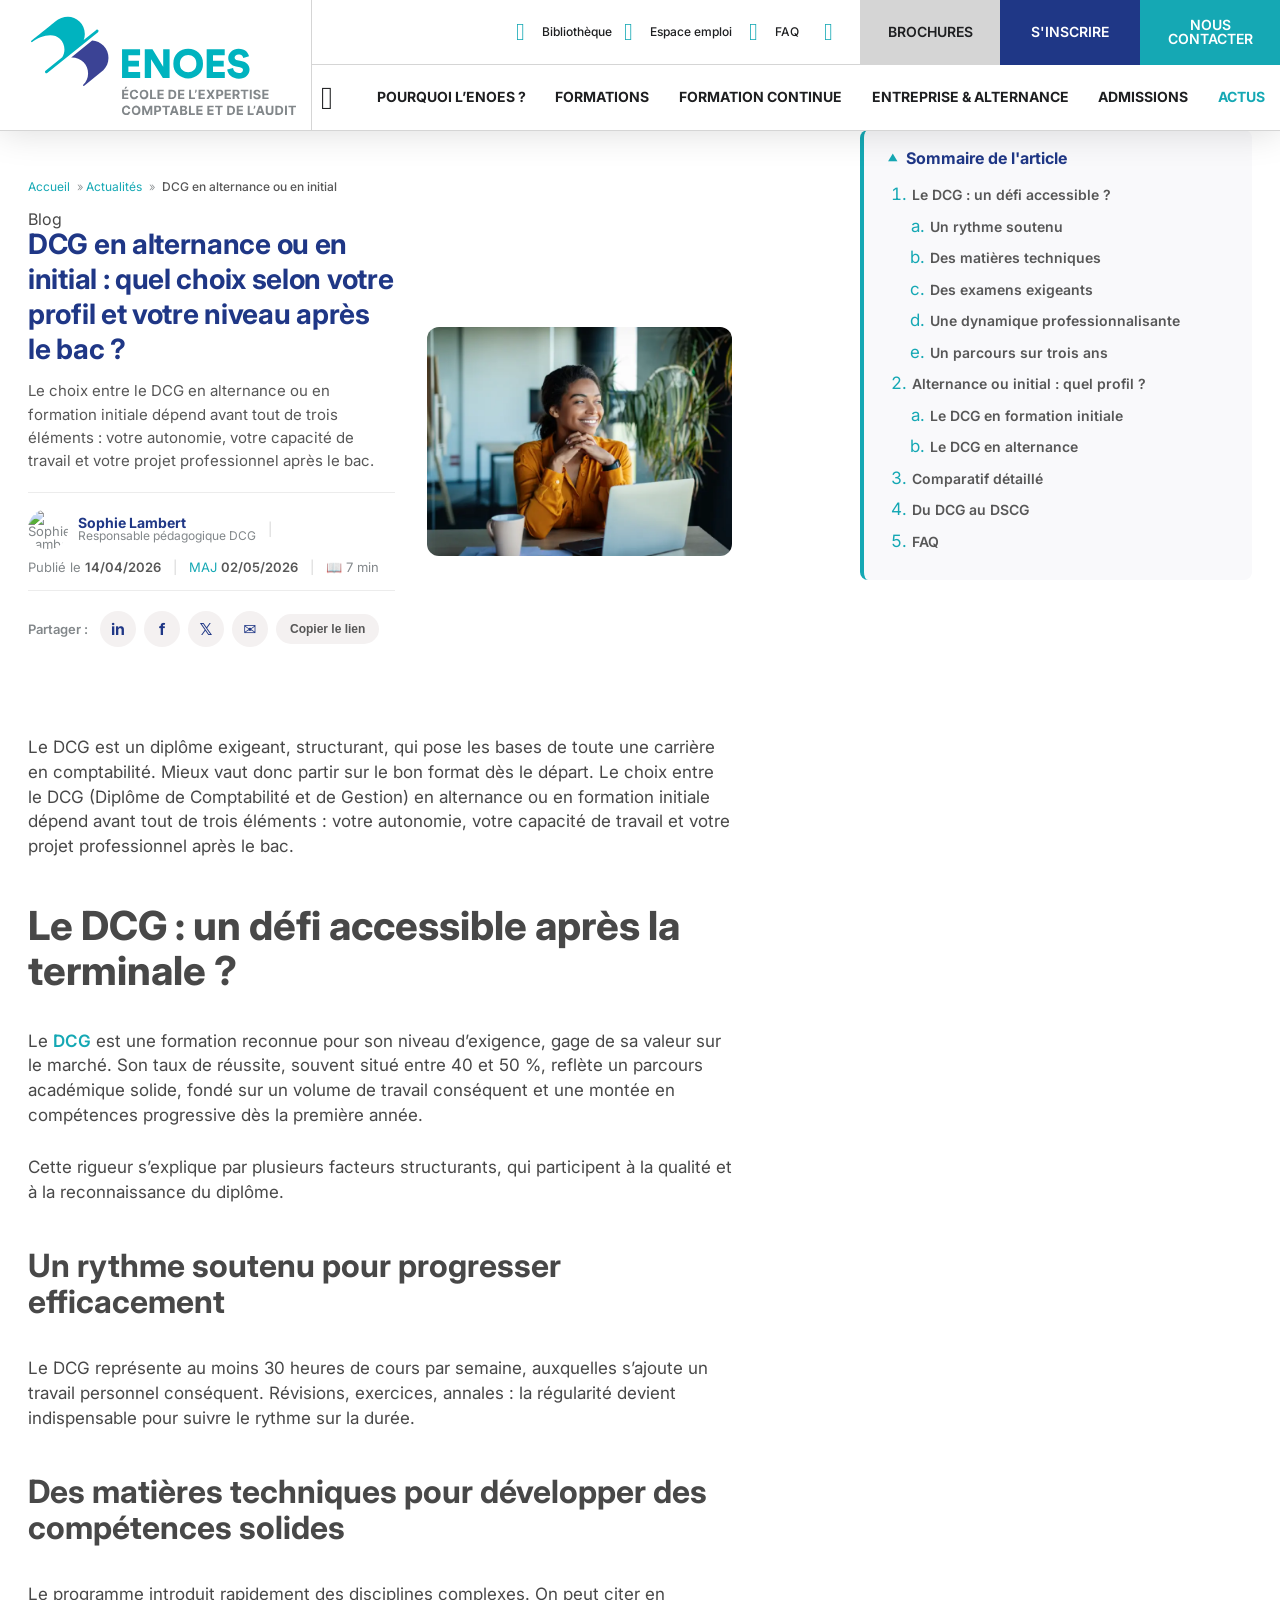
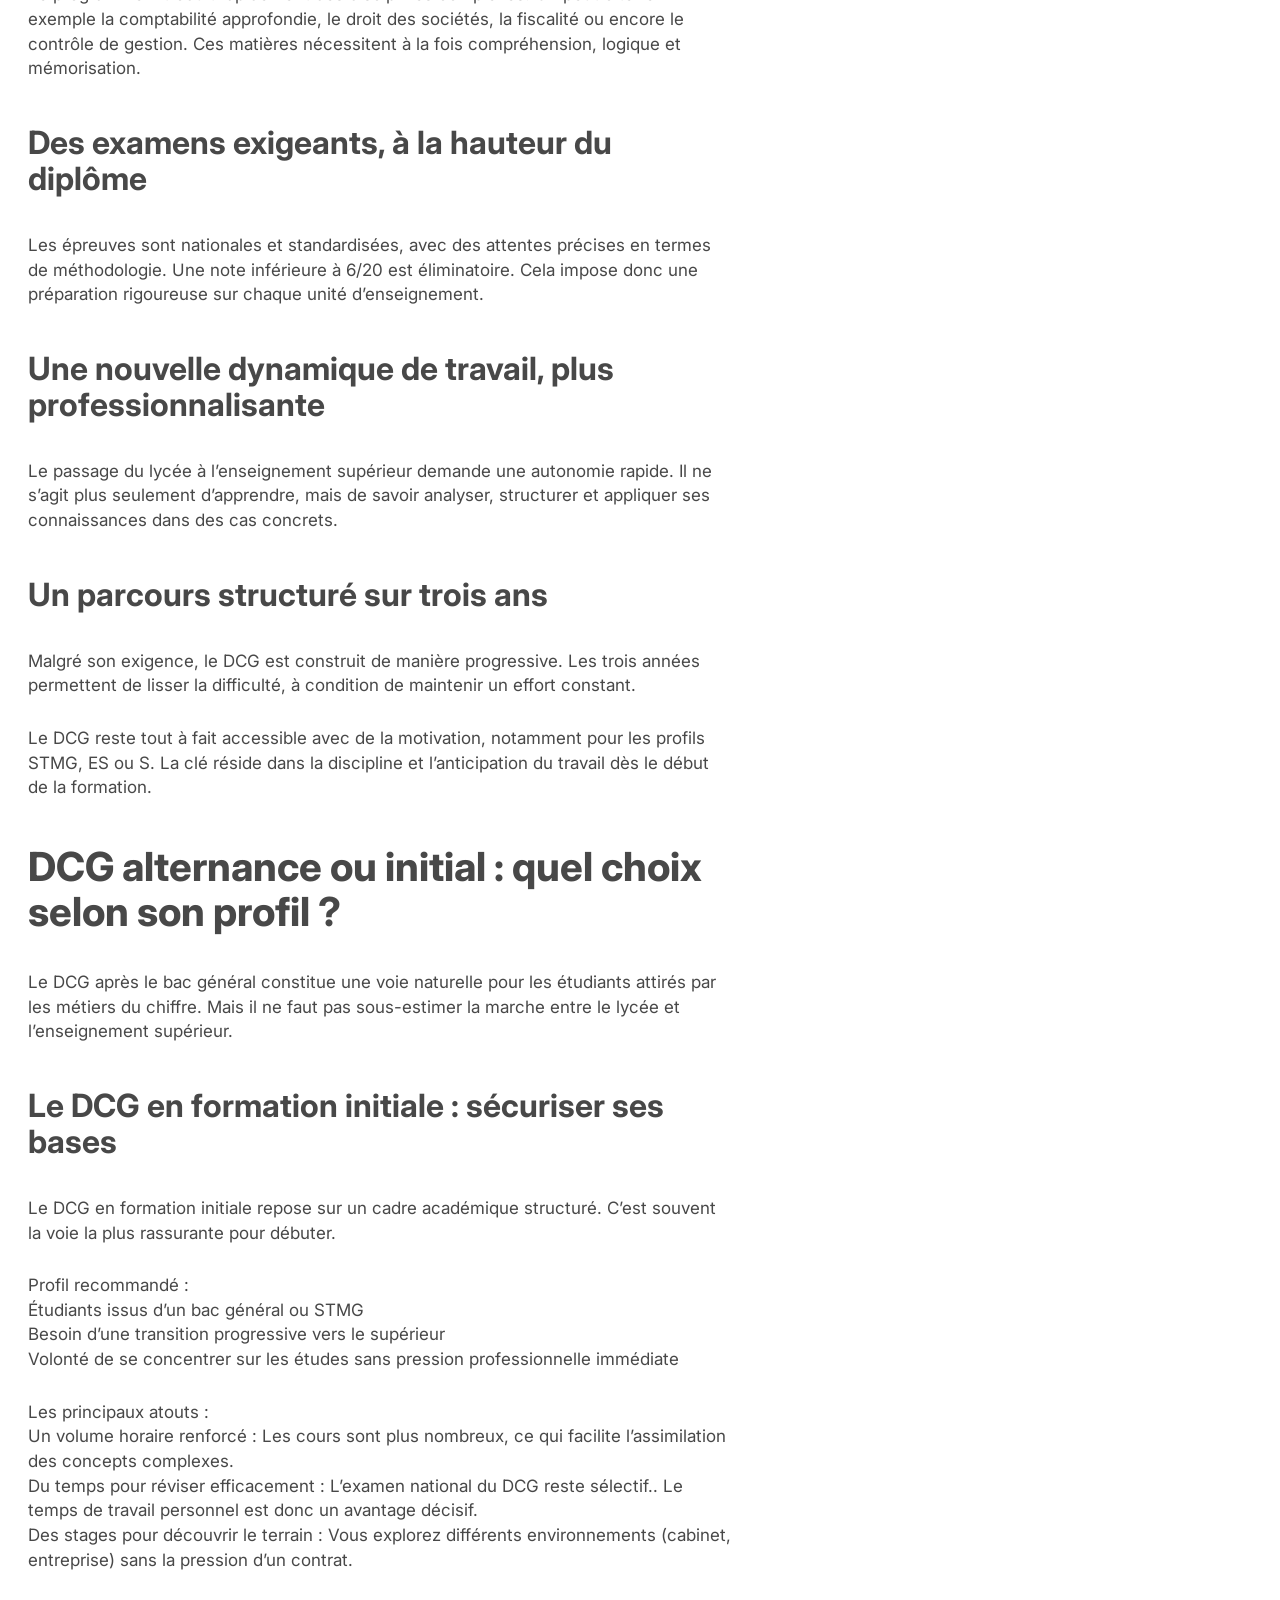
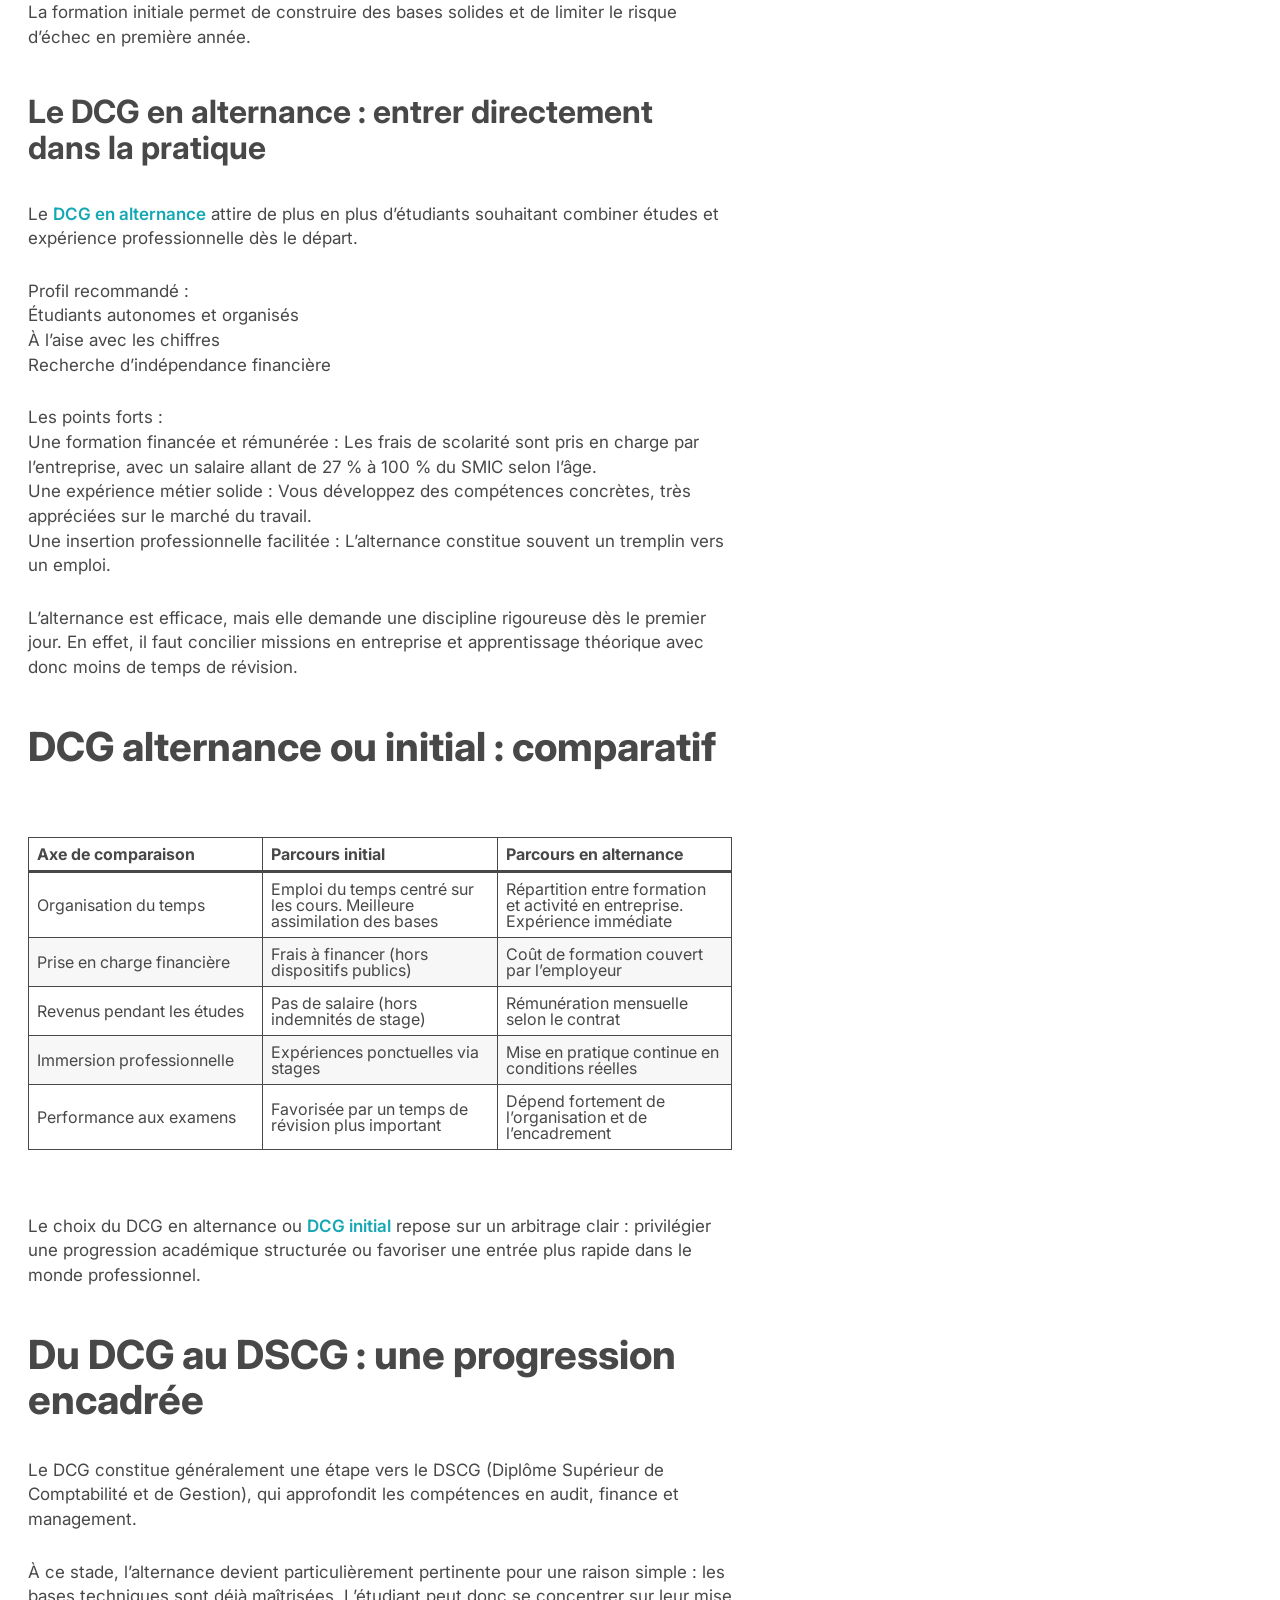
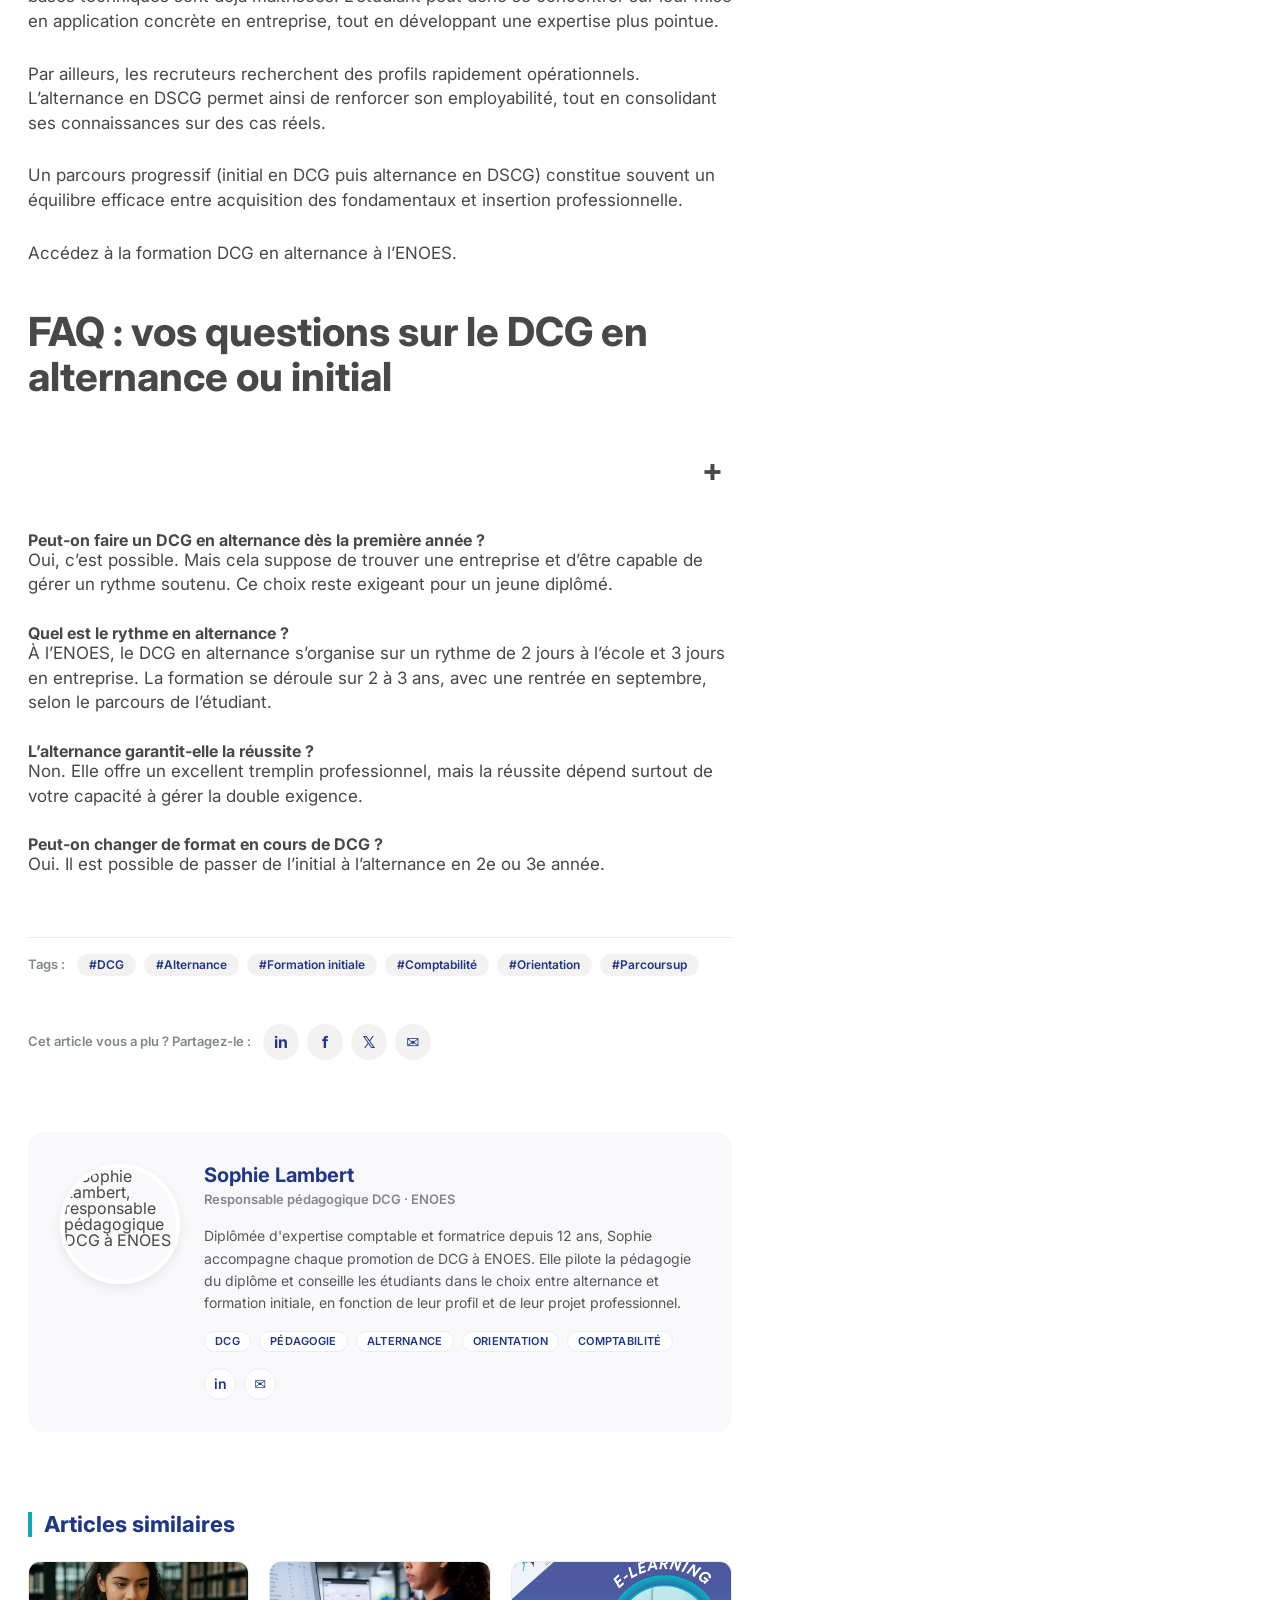
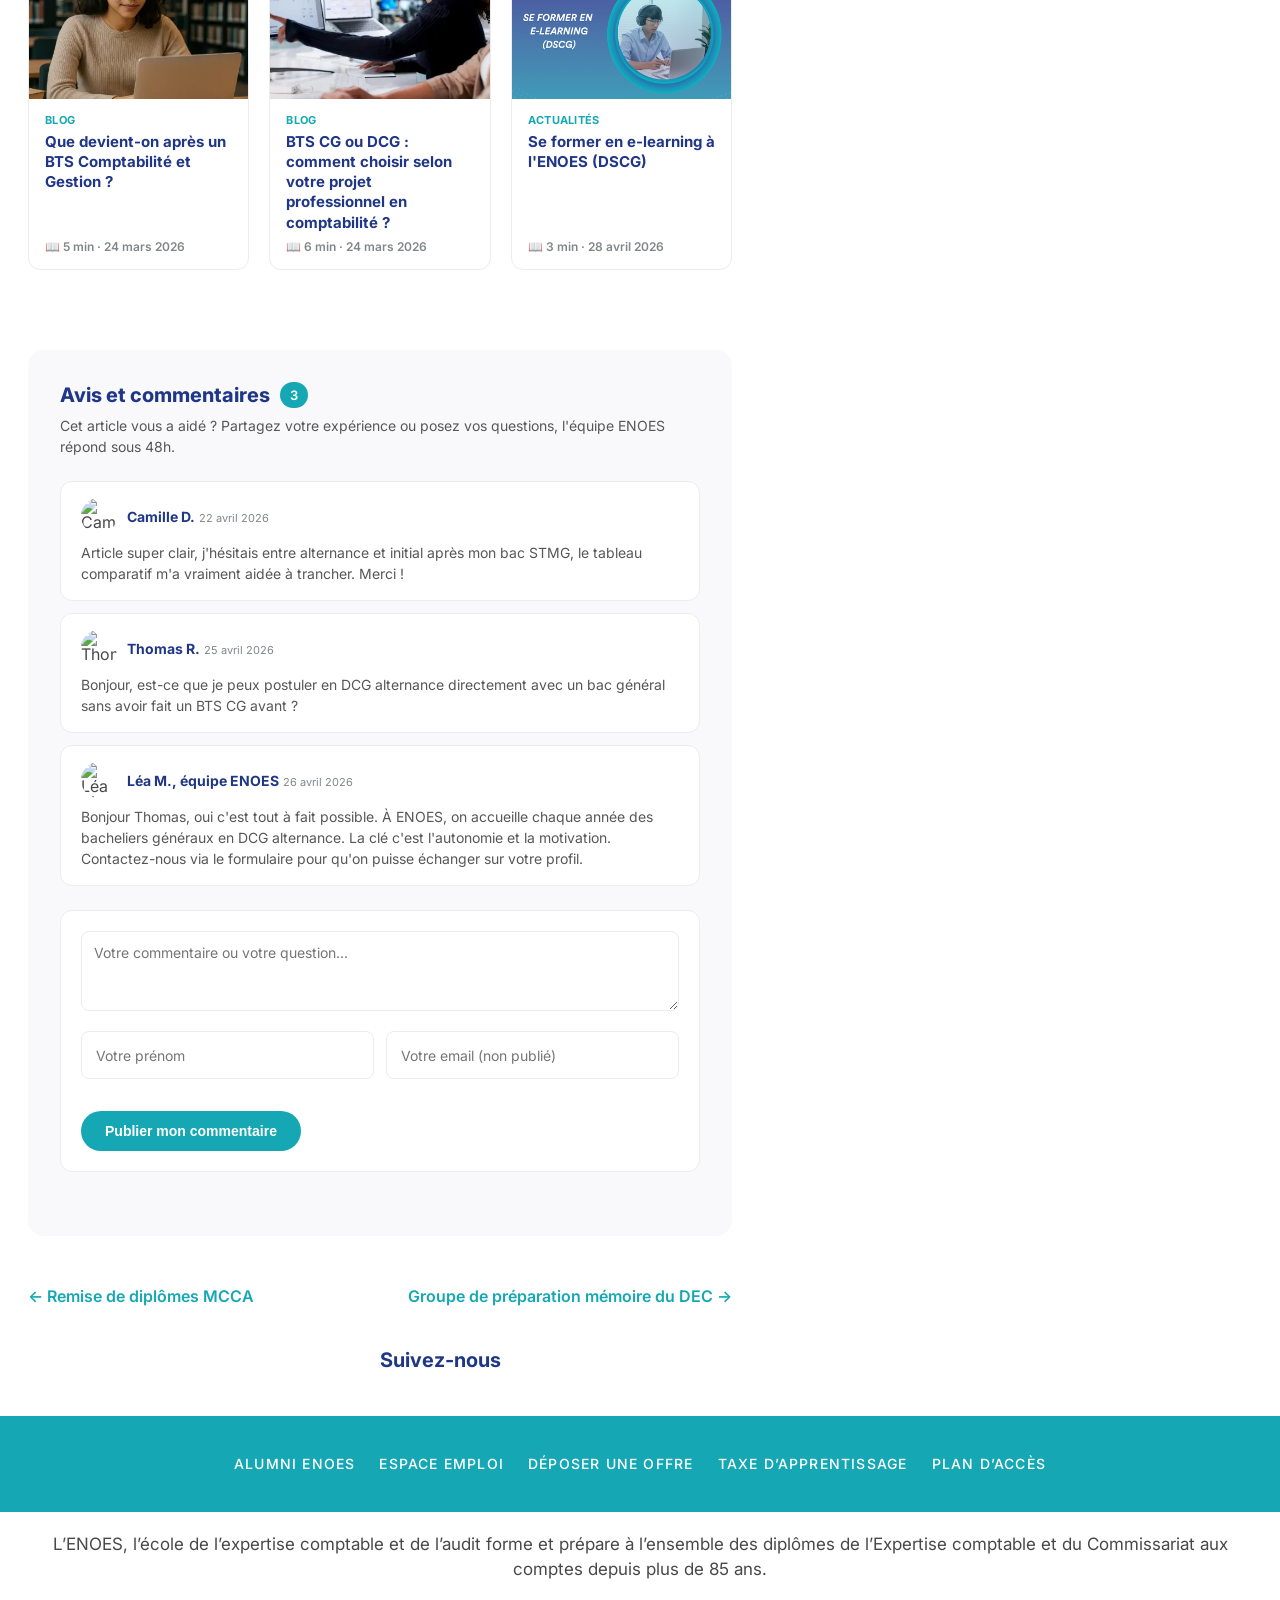
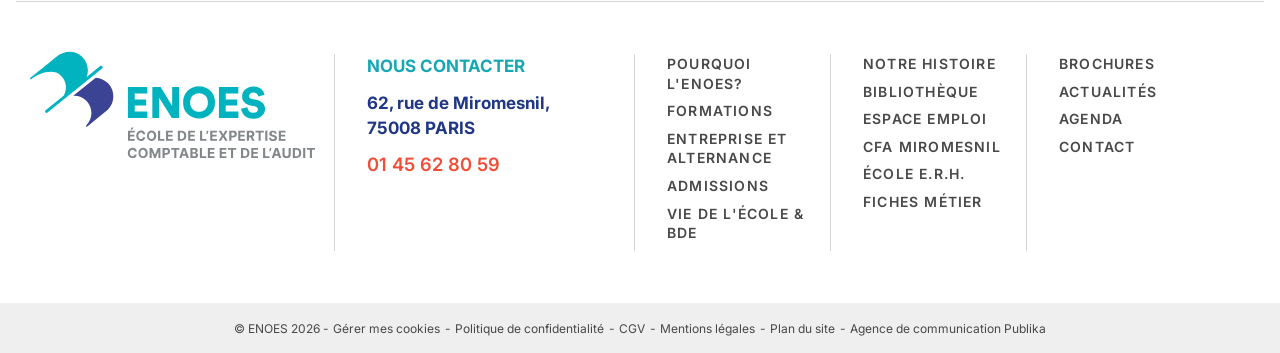
==== commit d067ae5a: "Restructure article : header 2 colonnes (titre+meta gauche, image droite) + sommaire sticky en sideb" ====
--- a/article-dcg-alternance/index.html
+++ b/article-dcg-alternance/index.html
@@ -198,16 +198,23 @@
 		  
 <!-- Custom styles V2 : ajouts UX/SEO sans toucher au theme -->
 <style id="enoes-article-v2-css">
-/* Header article : H1 et image hero re-dimensionnes pour ligne de flottaison */
-.entry-header h1.entry-title{font-size:30px !important;line-height:1.25 !important;margin:12px 0 16px !important;font-weight:700 !important;letter-spacing:-.3px}
-@media (max-width:600px){.entry-header h1.entry-title{font-size:24px !important}}
-.entry-thumbnail{margin:0 0 20px !important;border-radius:12px;overflow:hidden;max-height:340px}
-.entry-thumbnail img{width:100% !important;height:auto !important;max-height:340px !important;object-fit:cover !important;display:block}
-@media (max-width:768px){.entry-thumbnail,.entry-thumbnail img{max-height:240px !important}}
+/* Header article : layout 2 colonnes texte+image */
+.entry-header{margin-bottom:32px !important}
+.entry-header-grid{display:grid;grid-template-columns:1.2fr 1fr;gap:32px;align-items:center;margin-top:16px}
+@media (max-width:768px){.entry-header-grid{grid-template-columns:1fr;gap:20px}}
+.entry-header h1.entry-title{font-size:28px !important;line-height:1.25 !important;margin:0 0 12px !important;font-weight:700 !important;letter-spacing:-.3px}
+@media (max-width:600px){.entry-header h1.entry-title{font-size:22px !important}}
+.entry-thumbnail{margin:0 !important;border-radius:12px;overflow:hidden;aspect-ratio:4/3;max-height:none}
+.entry-thumbnail img{width:100% !important;height:100% !important;object-fit:cover !important;display:block}
 .main-breadcrumb{margin:0 0 16px !important;padding:0 !important}
 .main-breadcrumb p{font-size:12px !important;color:#82878a !important;margin:0 !important}
 .main-breadcrumb p a{color:#15a8b4 !important;text-decoration:none}
 .main-breadcrumb p strong{color:#575757 !important;font-weight:500 !important}
+
+/* Sidebar avec sommaire sticky */
+.article-sidebar{position:sticky;top:24px;align-self:start}
+.article-sidebar .article-toc{margin:0 0 24px}
+@media (max-width:992px){.article-sidebar{position:static}}
 
 /* Bloc auteur en haut */
 .article-meta{display:flex;align-items:center;gap:12px;flex-wrap:wrap;padding:16px 0;border-top:1px solid #ececec;border-bottom:1px solid #ececec;margin:20px 0;font-size:13px;color:#82878a}
@@ -481,67 +488,46 @@
 
 
                       <div class="entry-header">
-              <h1 class="entry-title primary-color-alt">DCG en alternance ou en initial : quel choix selon votre profil et votre niveau après le bac ?</h1>
-              
 <div class="main-breadcrumb">
-  <div class="wrapper">
-    <p id="breadcrumbs"><span><span><a href="https://enoes.com/">ENOES</a></span> » <span><a href="https://enoes.com/actualites/">Actualités</a></span> » <span class="breadcrumb_last" aria-current="page"><strong>DCG en alternance ou en initial : quel choix selon votre profil et votre niveau après le bac ?</strong></span></span></p>  </div>
+    <p id="breadcrumbs"><span><span><a href="https://enoes.com/">Accueil</a></span> » <span><a href="https://enoes.com/actualites/">Actualités</a></span> » <span class="breadcrumb_last" aria-current="page"><strong>DCG en alternance ou en initial</strong></span></span></p>
 </div>
-            </div>
-          
-          
-                          <figure class="entry-thumbnail animated fade-in-up">
-                <img width="800" height="600" src="../uploads/2026/04/dcg-alternance-ou-initiale.webp" class="attachment-post-thumbnail size-post-thumbnail wp-post-image" alt="DCG en alternance ou en initial : comparatif et conseils" decoding="async" fetchpriority="high" srcset="../uploads/2026/04/dcg-alternance-ou-initiale.webp 800w, ../uploads/2026/04/dcg-alternance-ou-initiale-300x225.webp 300w, ../uploads/2026/04/dcg-alternance-ou-initiale-768x576.webp 768w" sizes="(max-width: 800px) 100vw, 800px" />                              </figure>
-
-<!-- Meta article : categorie + auteur + date pub + maj + temps lecture -->
-<div class="article-meta">
-  <span class="meta-cat">Blog</span>
-  <span class="meta-author">
-    <img src="https://i.pravatar.cc/100?img=47" alt="Sophie Lambert" loading="lazy" />
-    <span><strong>Sophie Lambert</strong><span>Responsable pédagogique DCG</span></span>
-  </span>
-  <span class="meta-sep">|</span>
-  <span>Publié le <time datetime="2026-04-14">14 avril 2026</time></span>
-  <span class="meta-sep">|</span>
-  <span class="meta-update">Mis à jour le <time datetime="2026-05-02">2 mai 2026</time></span>
-  <span class="meta-sep">|</span>
-  <span>📖 7 min de lecture</span>
+
+<div class="entry-header-grid">
+  <div class="entry-header-text">
+    <span class="meta-cat">Blog</span>
+    <h1 class="entry-title primary-color-alt">DCG en alternance ou en initial : quel choix selon votre profil et votre niveau après le bac ?</h1>
+    <p style="font-size:15px;line-height:1.55;color:#575757;margin:0 0 16px">Le choix entre le DCG en alternance ou en formation initiale dépend avant tout de trois éléments : votre autonomie, votre capacité de travail et votre projet professionnel après le bac.</p>
+
+    <!-- Meta article : categorie + auteur + date pub + maj + temps lecture -->
+    <div class="article-meta">
+      <span class="meta-author">
+        <img src="https://i.pravatar.cc/100?img=47" alt="Sophie Lambert" loading="lazy" />
+        <span><strong>Sophie Lambert</strong><span>Responsable pédagogique DCG</span></span>
+      </span>
+      <span class="meta-sep">|</span>
+      <span>Publié le <time datetime="2026-04-14">14/04/2026</time></span>
+      <span class="meta-sep">|</span>
+      <span class="meta-update">MAJ <time datetime="2026-05-02">02/05/2026</time></span>
+      <span class="meta-sep">|</span>
+      <span>📖 7 min</span>
+    </div>
+
+    <!-- Boutons de partage -->
+    <div class="article-share">
+      <span class="share-label">Partager :</span>
+      <a href="https://www.linkedin.com/shareArticle?mini=true&url=https://enoes.com/actualites/dcg-en-alternance-ou-en-initial-quel-choix-selon-votre-profil-et-votre-niveau-apres-le-bac/" target="_blank" rel="noopener" aria-label="Partager sur LinkedIn" title="LinkedIn">in</a>
+      <a href="https://www.facebook.com/sharer/sharer.php?u=https://enoes.com/actualites/dcg-en-alternance-ou-en-initial-quel-choix-selon-votre-profil-et-votre-niveau-apres-le-bac/" target="_blank" rel="noopener" aria-label="Partager sur Facebook" title="Facebook">f</a>
+      <a href="https://twitter.com/intent/tweet?url=https://enoes.com/actualites/dcg-en-alternance-ou-en-initial-quel-choix-selon-votre-profil-et-votre-niveau-apres-le-bac/&text=DCG en alternance ou en initial : quel choix ?" target="_blank" rel="noopener" aria-label="Partager sur X (Twitter)" title="X / Twitter">𝕏</a>
+      <a href="mailto:?subject=DCG en alternance ou en initial&body=Article intéressant à lire : https://enoes.com/actualites/dcg-en-alternance-ou-en-initial-quel-choix-selon-votre-profil-et-votre-niveau-apres-le-bac/" aria-label="Partager par email" title="Email">✉</a>
+      <button type="button" class="copy-link" onclick="navigator.clipboard.writeText(window.location.href);this.textContent='✓ Lien copié'">Copier le lien</button>
+    </div>
+  </div>
+
+  <figure class="entry-thumbnail animated fade-in-up">
+    <img width="800" height="600" src="../uploads/2026/04/dcg-alternance-ou-initiale.webp" class="attachment-post-thumbnail size-post-thumbnail wp-post-image" alt="DCG en alternance ou en initial : comparatif et conseils" decoding="async" fetchpriority="high" srcset="../uploads/2026/04/dcg-alternance-ou-initiale.webp 800w, ../uploads/2026/04/dcg-alternance-ou-initiale-300x225.webp 300w, ../uploads/2026/04/dcg-alternance-ou-initiale-768x576.webp 768w" sizes="(max-width: 800px) 100vw, 50vw" />
+  </figure>
 </div>
-
-<!-- Boutons de partage -->
-<div class="article-share">
-  <span class="share-label">Partager :</span>
-  <a href="https://www.linkedin.com/shareArticle?mini=true&url=https://enoes.com/actualites/dcg-en-alternance-ou-en-initial-quel-choix-selon-votre-profil-et-votre-niveau-apres-le-bac/" target="_blank" rel="noopener" aria-label="Partager sur LinkedIn" title="LinkedIn">in</a>
-  <a href="https://www.facebook.com/sharer/sharer.php?u=https://enoes.com/actualites/dcg-en-alternance-ou-en-initial-quel-choix-selon-votre-profil-et-votre-niveau-apres-le-bac/" target="_blank" rel="noopener" aria-label="Partager sur Facebook" title="Facebook">f</a>
-  <a href="https://twitter.com/intent/tweet?url=https://enoes.com/actualites/dcg-en-alternance-ou-en-initial-quel-choix-selon-votre-profil-et-votre-niveau-apres-le-bac/&text=DCG en alternance ou en initial : quel choix ?" target="_blank" rel="noopener" aria-label="Partager sur X (Twitter)" title="X / Twitter">𝕏</a>
-  <a href="mailto:?subject=DCG en alternance ou en initial&body=Article intéressant à lire : https://enoes.com/actualites/dcg-en-alternance-ou-en-initial-quel-choix-selon-votre-profil-et-votre-niveau-apres-le-bac/" aria-label="Partager par email" title="Email">✉</a>
-  <button type="button" class="copy-link" onclick="navigator.clipboard.writeText(window.location.href);this.textContent='✓ Lien copié'">Copier le lien</button>
 </div>
-
-<!-- Sommaire cliquable -->
-<details class="article-toc" open>
-  <summary>Sommaire de l'article</summary>
-  <ol>
-    <li><a href="#defi-accessible">Le DCG : un défi accessible après la terminale ?</a>
-      <ol>
-        <li><a href="#rythme-soutenu">Un rythme soutenu pour progresser efficacement</a></li>
-        <li><a href="#matieres-techniques">Des matières techniques pour développer des compétences solides</a></li>
-        <li><a href="#examens-exigeants">Des examens exigeants, à la hauteur du diplôme</a></li>
-        <li><a href="#dynamique-pro">Une nouvelle dynamique de travail, plus professionnalisante</a></li>
-        <li><a href="#parcours-3-ans">Un parcours structuré sur trois ans</a></li>
-      </ol>
-    </li>
-    <li><a href="#alternance-ou-initial">DCG alternance ou initial : quel choix selon son profil ?</a>
-      <ol>
-        <li><a href="#dcg-initial">Le DCG en formation initiale : sécuriser ses bases</a></li>
-        <li><a href="#dcg-alternance">Le DCG en alternance : entrer directement dans la pratique</a></li>
-      </ol>
-    </li>
-    <li><a href="#comparatif">DCG alternance ou initial : comparatif</a></li>
-    <li><a href="#du-dcg-au-dscg">Du DCG au DSCG : une progression encadrée</a></li>
-    <li><a href="#faq">FAQ</a></li>
-  </ol>
-</details>
 
 <p>Le DCG est un diplôme exigeant, structurant, qui pose les bases de toute une carrière en comptabilité. Mieux vaut donc partir sur le bon format dès le départ. Le choix entre le DCG (Diplôme de Comptabilité et de Gestion) en alternance ou en formation initiale dépend avant tout de trois éléments : votre autonomie, votre capacité de travail et votre projet professionnel après le bac.</p>
 
@@ -834,36 +820,32 @@
 
         <div class="navigation-articles" style="display: flex; justify-content: space-between; margin-top: 20px;"><div class="nav-previous"><a href="https://enoes.com/actualites/remise-de-diplomes-mcca/" title="Remise de diplômes MCCA"> &larr; Remise de diplômes MCCA</a></div><div class="nav-next" style="text-align: right;"><a href="https://enoes.com/actualites/groupe-de-preparation-memoire-du-dec/" title="Groupe de préparation mémoire du DEC">Groupe de préparation mémoire du DEC &rarr;</a></div></div>
       </div>
-      <div class="col s12 l4 offset-l1">
-        <div class="entry-meta">
-                    <div class="entry-meta--info">
-            <span class="icon-32 icon-agenda accent-color" aria-hidden="true"></span>14/04/2026          </div>
-          <div class="entry-meta--info">
-            <span class="icon-32 icon-tag accent-color" aria-hidden="true"></span>
-            <a href="https://enoes.com/categories/blog/" rel="category tag">Blog</a>          </div>
-          <div>
-            <hr class="spacer small">
-            
-<ul class="social-share-buttons">
-<li>Partager cet article</li>
-  <li>
-    <a href="https://www.facebook.com/sharer/sharer.php?u=https://enoes.com/actualites/dcg-en-alternance-ou-en-initial-quel-choix-selon-votre-profil-et-votre-niveau-apres-le-bac/" class="facebook" aria-label="Partager cet article sur Facebook" rel="noopener" target="_blank">
-      <span class="icon-18 icon-facebook" aria-hidden="true"></span>
-    </a>
-  </li>
-  <li>
-    <a href="https://twitter.com/intent/tweet?text=DCG en alternance ou en initial : quel choix selon votre profil et votre niveau après le bac ?&url=https://enoes.com/actualites/dcg-en-alternance-ou-en-initial-quel-choix-selon-votre-profil-et-votre-niveau-apres-le-bac/" class="twitter" aria-label="Tweeter sur cet article" rel="noopener" target="_blank">
-      <span class="icon-18 icon-twitter" aria-hidden="true"></span>
-    </a>
-  </li>
-  <li>
-    <a href="https://www.linkedin.com/shareArticle?mini=true&url=https://enoes.com/actualites/dcg-en-alternance-ou-en-initial-quel-choix-selon-votre-profil-et-votre-niveau-apres-le-bac/" class="linkedin" aria-label="Partager cet article sur LinkedIn" rel="noopener" target="_blank">
-      <span class="icon-18 icon-linkedin" aria-hidden="true"></span>
-    </a>
-  </li>
-</ul>
-          </div>
-        </div>
+      <div class="col s12 l4 offset-l1 article-sidebar">
+
+<!-- Sommaire cliquable -->
+<details class="article-toc" open>
+  <summary>Sommaire de l'article</summary>
+  <ol>
+    <li><a href="#defi-accessible">Le DCG : un défi accessible ?</a>
+      <ol>
+        <li><a href="#rythme-soutenu">Un rythme soutenu</a></li>
+        <li><a href="#matieres-techniques">Des matières techniques</a></li>
+        <li><a href="#examens-exigeants">Des examens exigeants</a></li>
+        <li><a href="#dynamique-pro">Une dynamique professionnalisante</a></li>
+        <li><a href="#parcours-3-ans">Un parcours sur trois ans</a></li>
+      </ol>
+    </li>
+    <li><a href="#alternance-ou-initial">Alternance ou initial : quel profil ?</a>
+      <ol>
+        <li><a href="#dcg-initial">Le DCG en formation initiale</a></li>
+        <li><a href="#dcg-alternance">Le DCG en alternance</a></li>
+      </ol>
+    </li>
+    <li><a href="#comparatif">Comparatif détaillé</a></li>
+    <li><a href="#du-dcg-au-dscg">Du DCG au DSCG</a></li>
+    <li><a href="#faq">FAQ</a></li>
+  </ol>
+</details>
 
         
       </div>
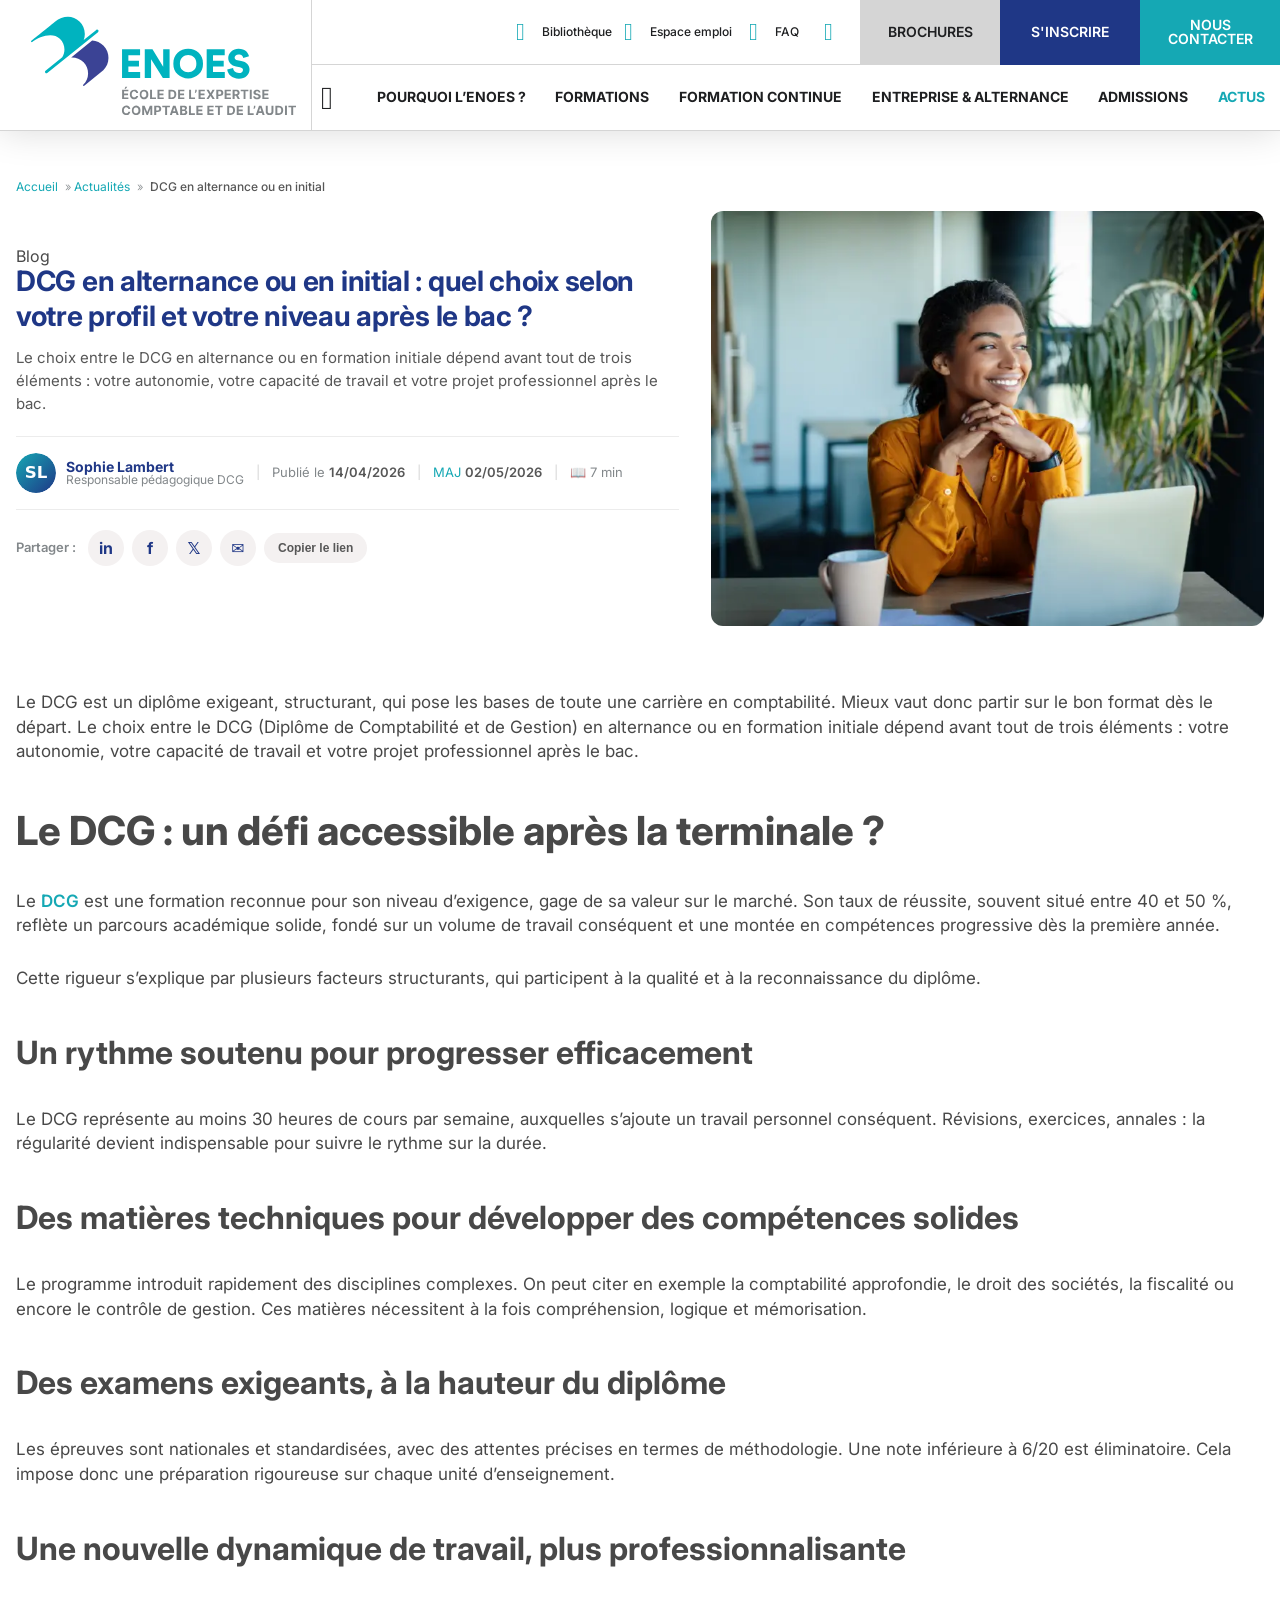
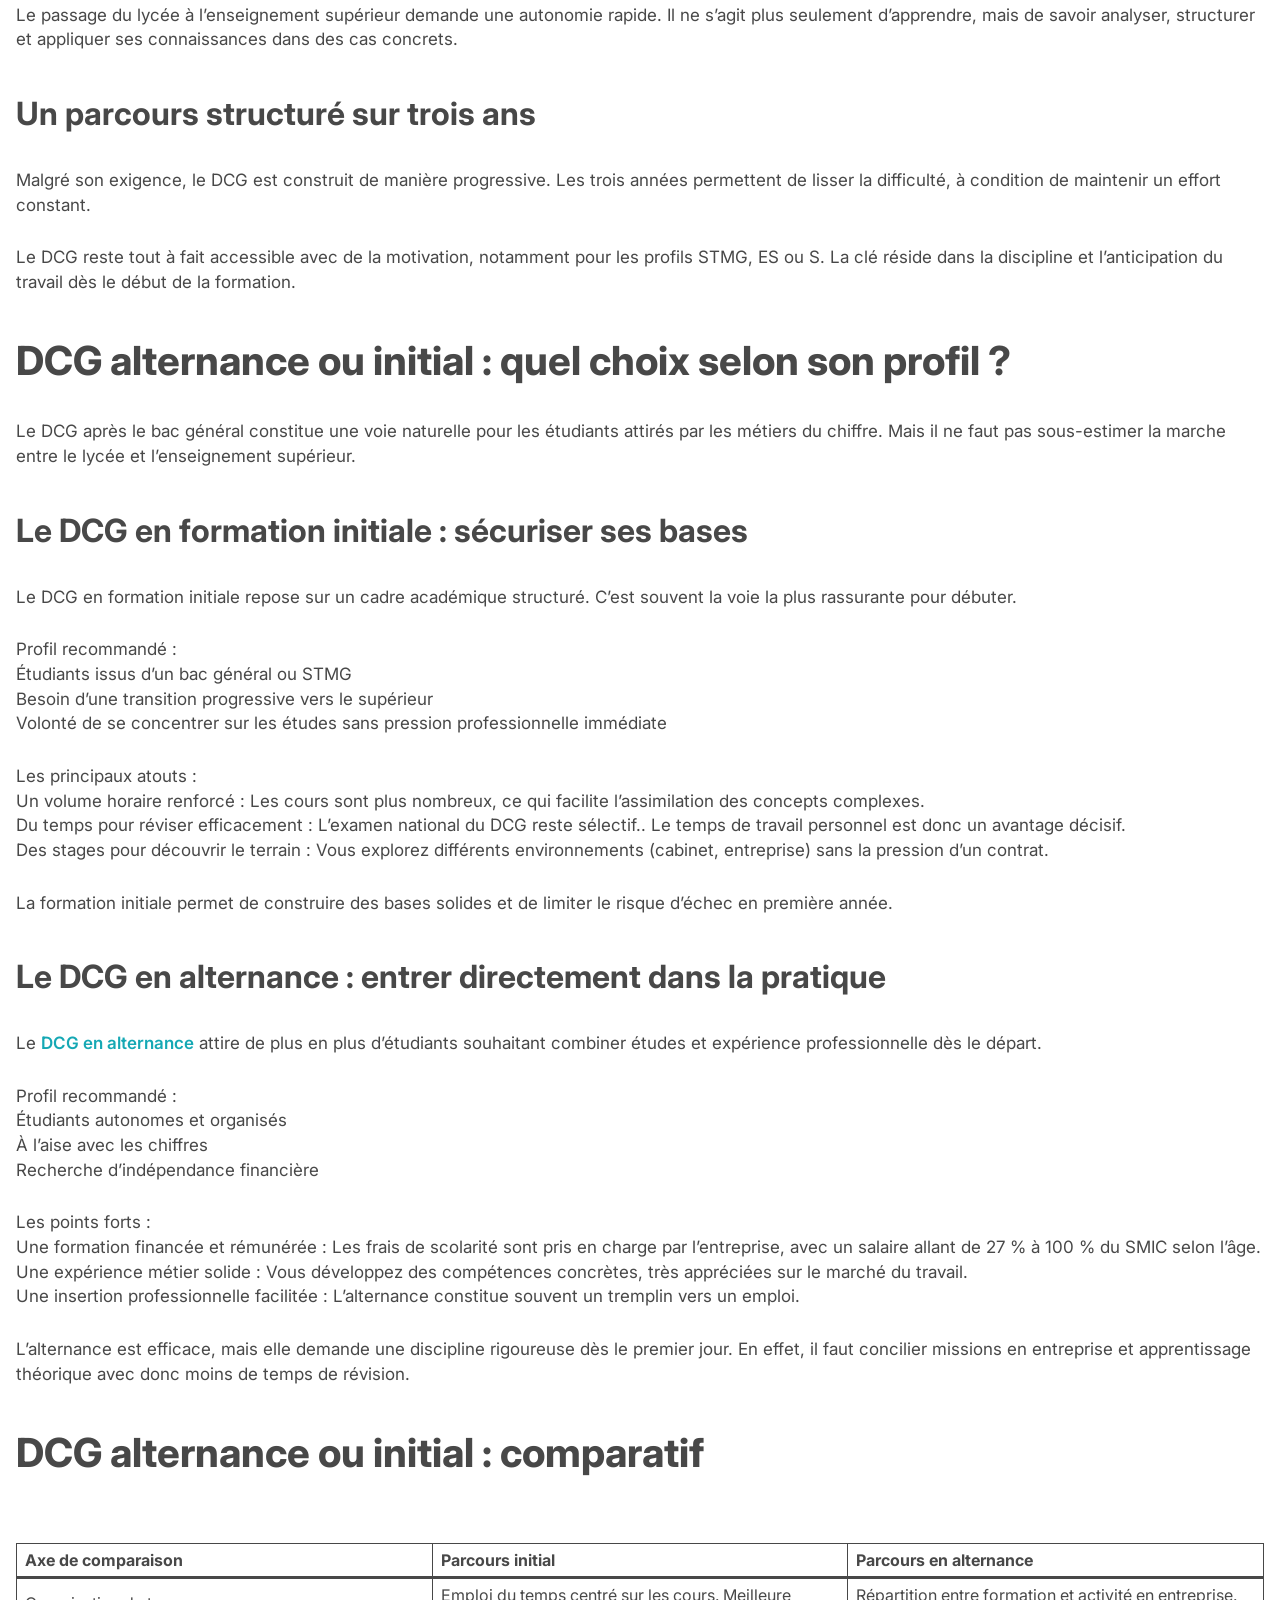
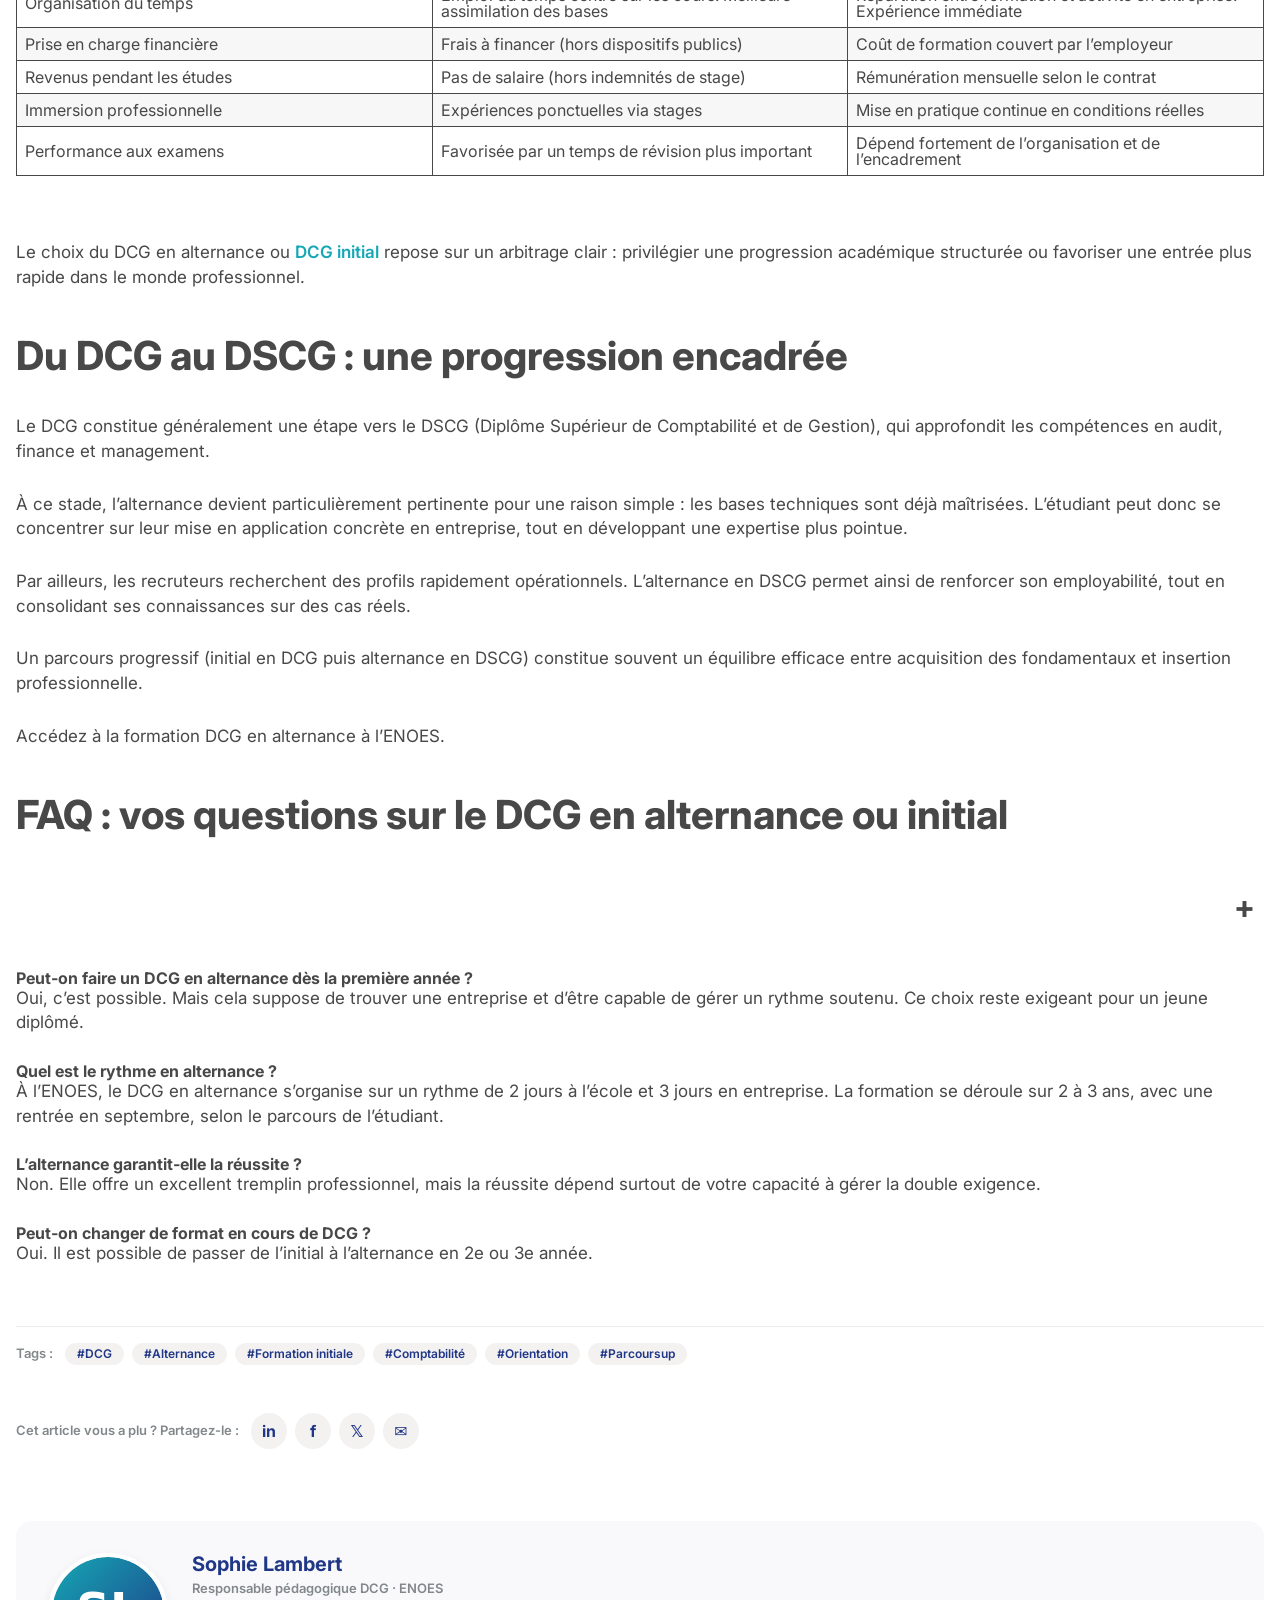
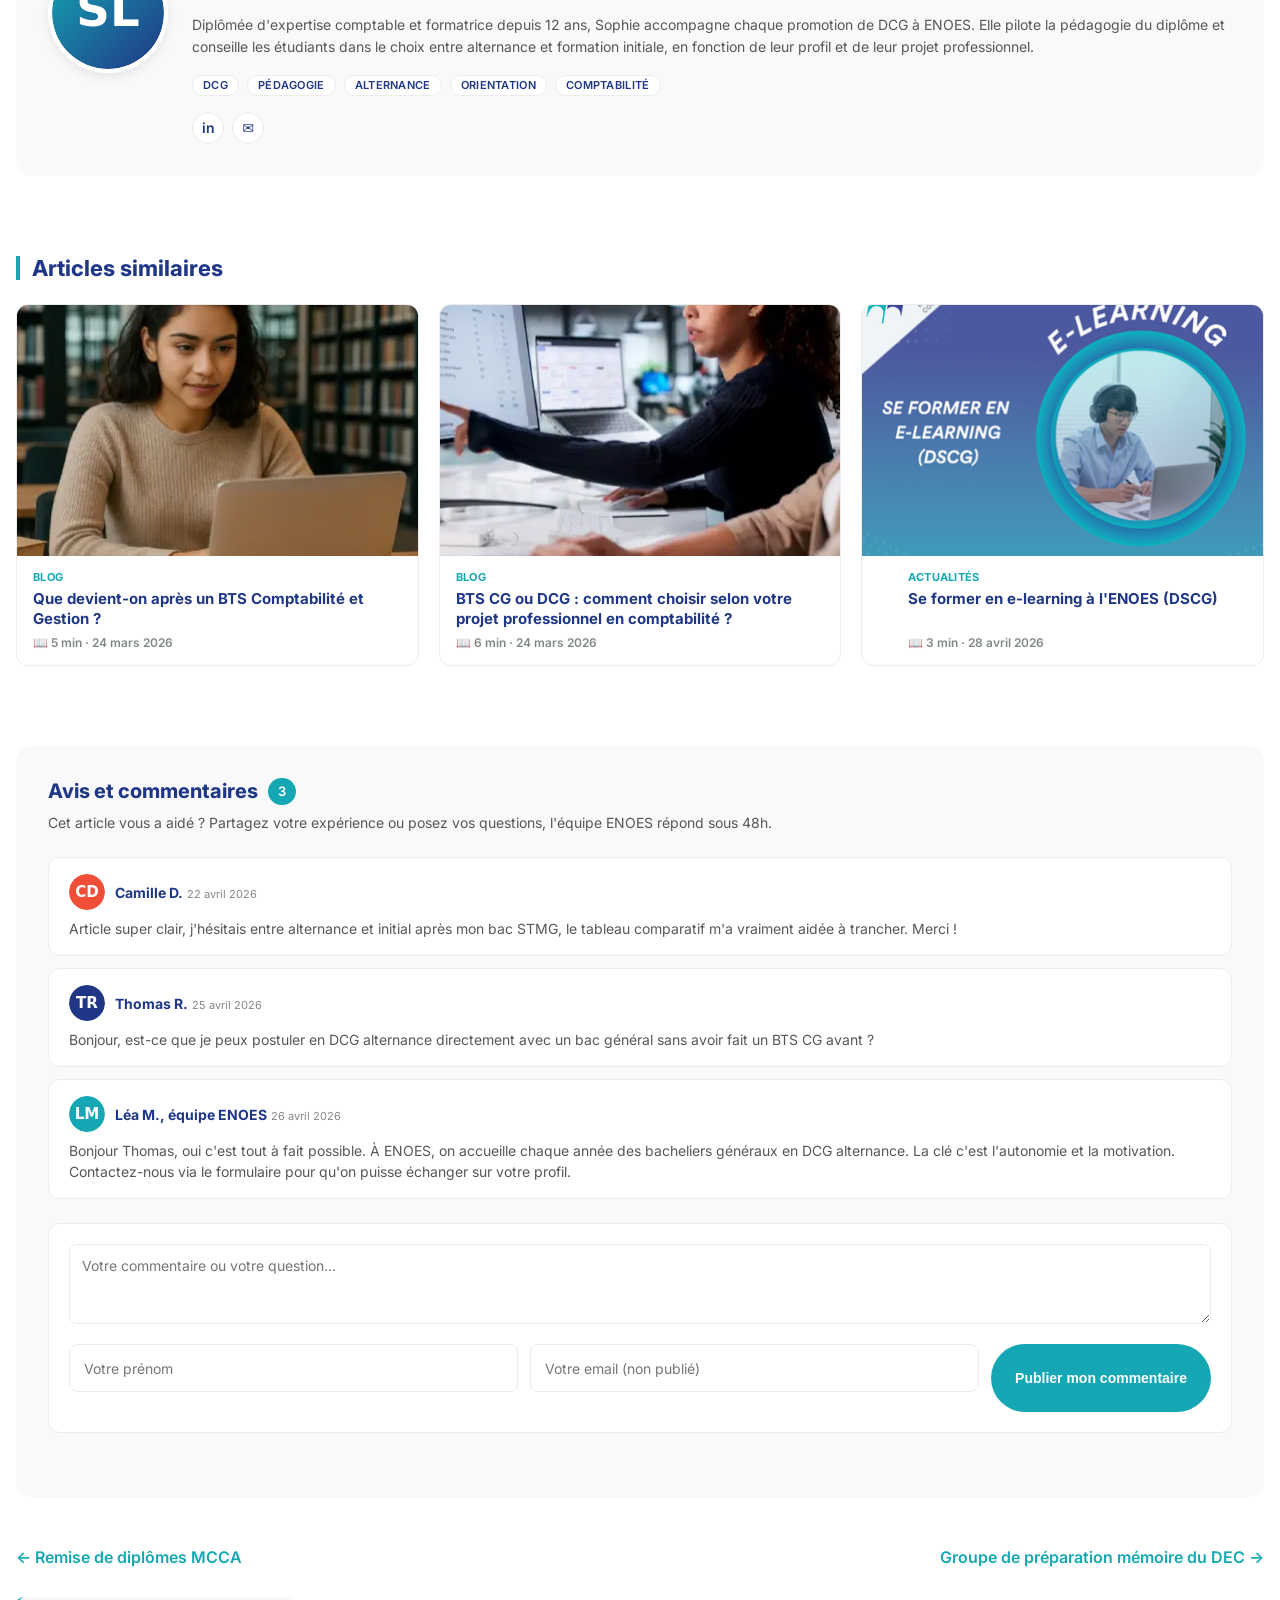
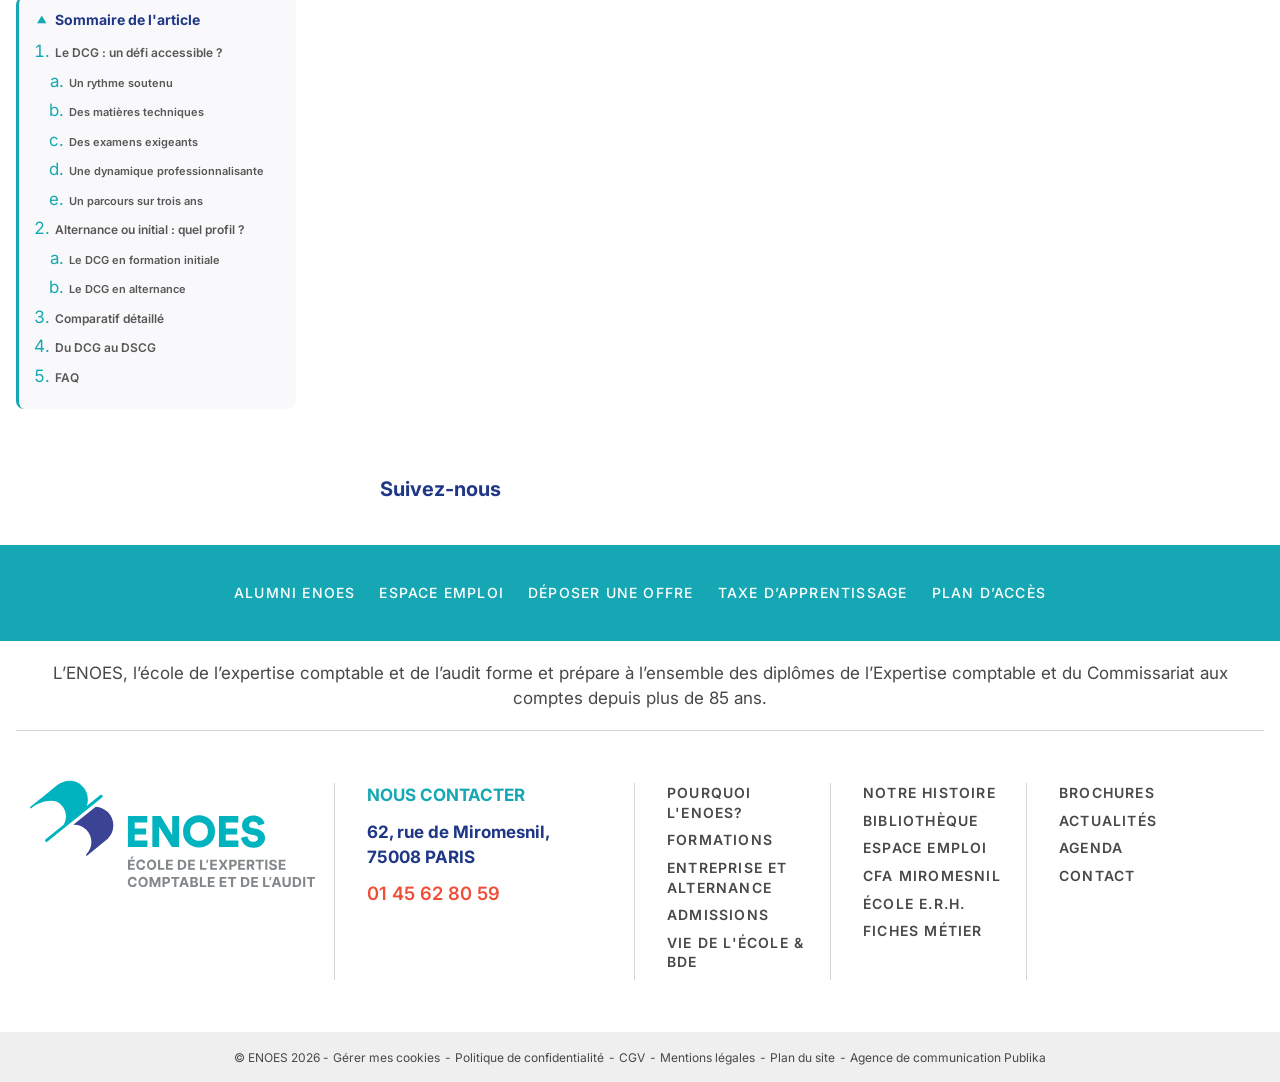
==== commit d4738dc5: "Fix avatars + sidebar trop large - Sidebar reduite a 280px fixe (avant 33% de largeur) - Layout main" ====
--- a/article-dcg-alternance/index.html
+++ b/article-dcg-alternance/index.html
@@ -211,9 +211,24 @@
 .main-breadcrumb p a{color:#15a8b4 !important;text-decoration:none}
 .main-breadcrumb p strong{color:#575757 !important;font-weight:500 !important}
 
-/* Sidebar avec sommaire sticky */
-.article-sidebar{position:sticky;top:24px;align-self:start}
-.article-sidebar .article-toc{margin:0 0 24px}
+/* Layout article : 2 colonnes contenu + sidebar */
+main > .wrapper > .row{display:flex !important;flex-wrap:wrap;gap:32px;align-items:flex-start}
+main > .wrapper > .row > .col.l7{flex:1 1 auto !important;width:auto !important;max-width:none !important;margin:0 !important;padding:0 !important;min-width:0}
+main > .wrapper > .row > .col.l4{flex:0 0 280px !important;width:280px !important;max-width:280px !important;margin:0 !important;padding:0 !important;min-width:0}
+@media (max-width:992px){
+  main > .wrapper > .row{flex-direction:column}
+  main > .wrapper > .row > .col.l4{flex:1 1 auto !important;width:100% !important;max-width:100% !important;order:-1}
+}
+
+/* Sidebar avec sommaire sticky compact */
+.article-sidebar{position:sticky;top:24px;align-self:flex-start}
+.article-sidebar .article-toc{margin:0 0 24px;padding:16px 18px;background:#f9f9fb;border-left:3px solid #15a8b4}
+.article-sidebar .article-toc summary{font-size:14px}
+.article-sidebar .article-toc ol{padding-left:18px;margin:12px 0 0}
+.article-sidebar .article-toc ol li{margin:4px 0}
+.article-sidebar .article-toc ol li a{font-size:12px;line-height:1.4}
+.article-sidebar .article-toc ol ol{margin-top:2px;padding-left:14px}
+.article-sidebar .article-toc ol ol li a{font-size:11px}
 @media (max-width:992px){.article-sidebar{position:static}}
 
 /* Bloc auteur en haut */
@@ -501,7 +516,7 @@
     <!-- Meta article : categorie + auteur + date pub + maj + temps lecture -->
     <div class="article-meta">
       <span class="meta-author">
-        <img src="https://i.pravatar.cc/100?img=47" alt="Sophie Lambert" loading="lazy" />
+        <img src="../uploads/avatars/sophie-lambert.svg" alt="Sophie Lambert" loading="lazy" />
         <span><strong>Sophie Lambert</strong><span>Responsable pédagogique DCG</span></span>
       </span>
       <span class="meta-sep">|</span>
@@ -720,7 +735,7 @@
 
 <!-- Bloc auteur fin d'article -->
 <aside class="article-author-box">
-  <img src="https://i.pravatar.cc/240?img=47" alt="Sophie Lambert, responsable pédagogique DCG à ENOES" loading="lazy">
+  <img src="../uploads/avatars/sophie-lambert.svg" alt="Sophie Lambert, responsable pédagogique DCG à ENOES" loading="lazy">
   <div>
     <h3 class="author-name">Sophie Lambert</h3>
     <p class="author-role">Responsable pédagogique DCG · ENOES</p>
@@ -777,7 +792,7 @@
 
   <div class="comment">
     <div class="comment-header">
-      <img src="https://i.pravatar.cc/100?img=12" alt="Camille D." loading="lazy">
+      <img src="../uploads/avatars/camille-d.svg" alt="Camille D." loading="lazy">
       <div>
         <strong>Camille D.</strong>
         <time datetime="2026-04-22">22 avril 2026</time>
@@ -788,7 +803,7 @@
 
   <div class="comment">
     <div class="comment-header">
-      <img src="https://i.pravatar.cc/100?img=33" alt="Thomas R." loading="lazy">
+      <img src="../uploads/avatars/thomas-r.svg" alt="Thomas R." loading="lazy">
       <div>
         <strong>Thomas R.</strong>
         <time datetime="2026-04-25">25 avril 2026</time>
@@ -799,7 +814,7 @@
 
   <div class="comment">
     <div class="comment-header">
-      <img src="https://i.pravatar.cc/100?img=68" alt="Léa M." loading="lazy">
+      <img src="../uploads/avatars/lea-m.svg" alt="Léa M." loading="lazy">
       <div>
         <strong>Léa M., équipe ENOES</strong>
         <time datetime="2026-04-26">26 avril 2026</time>
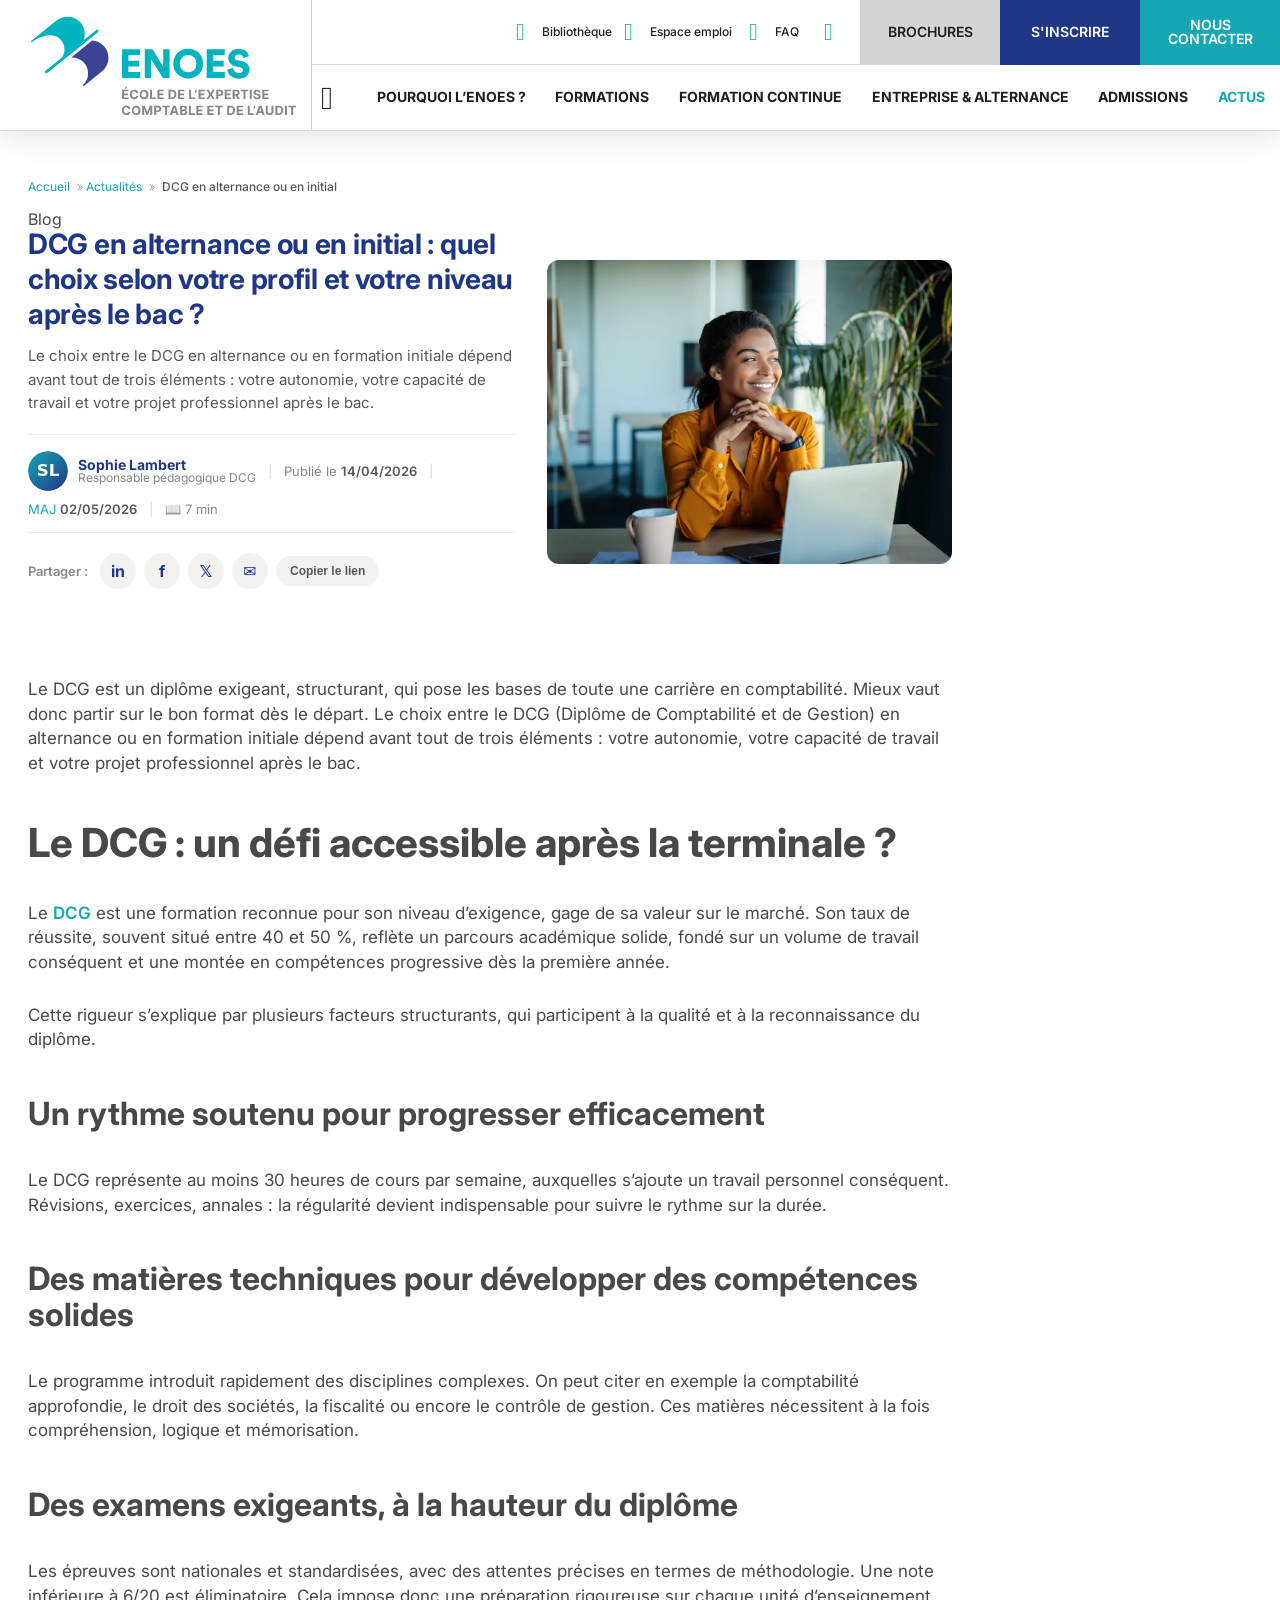
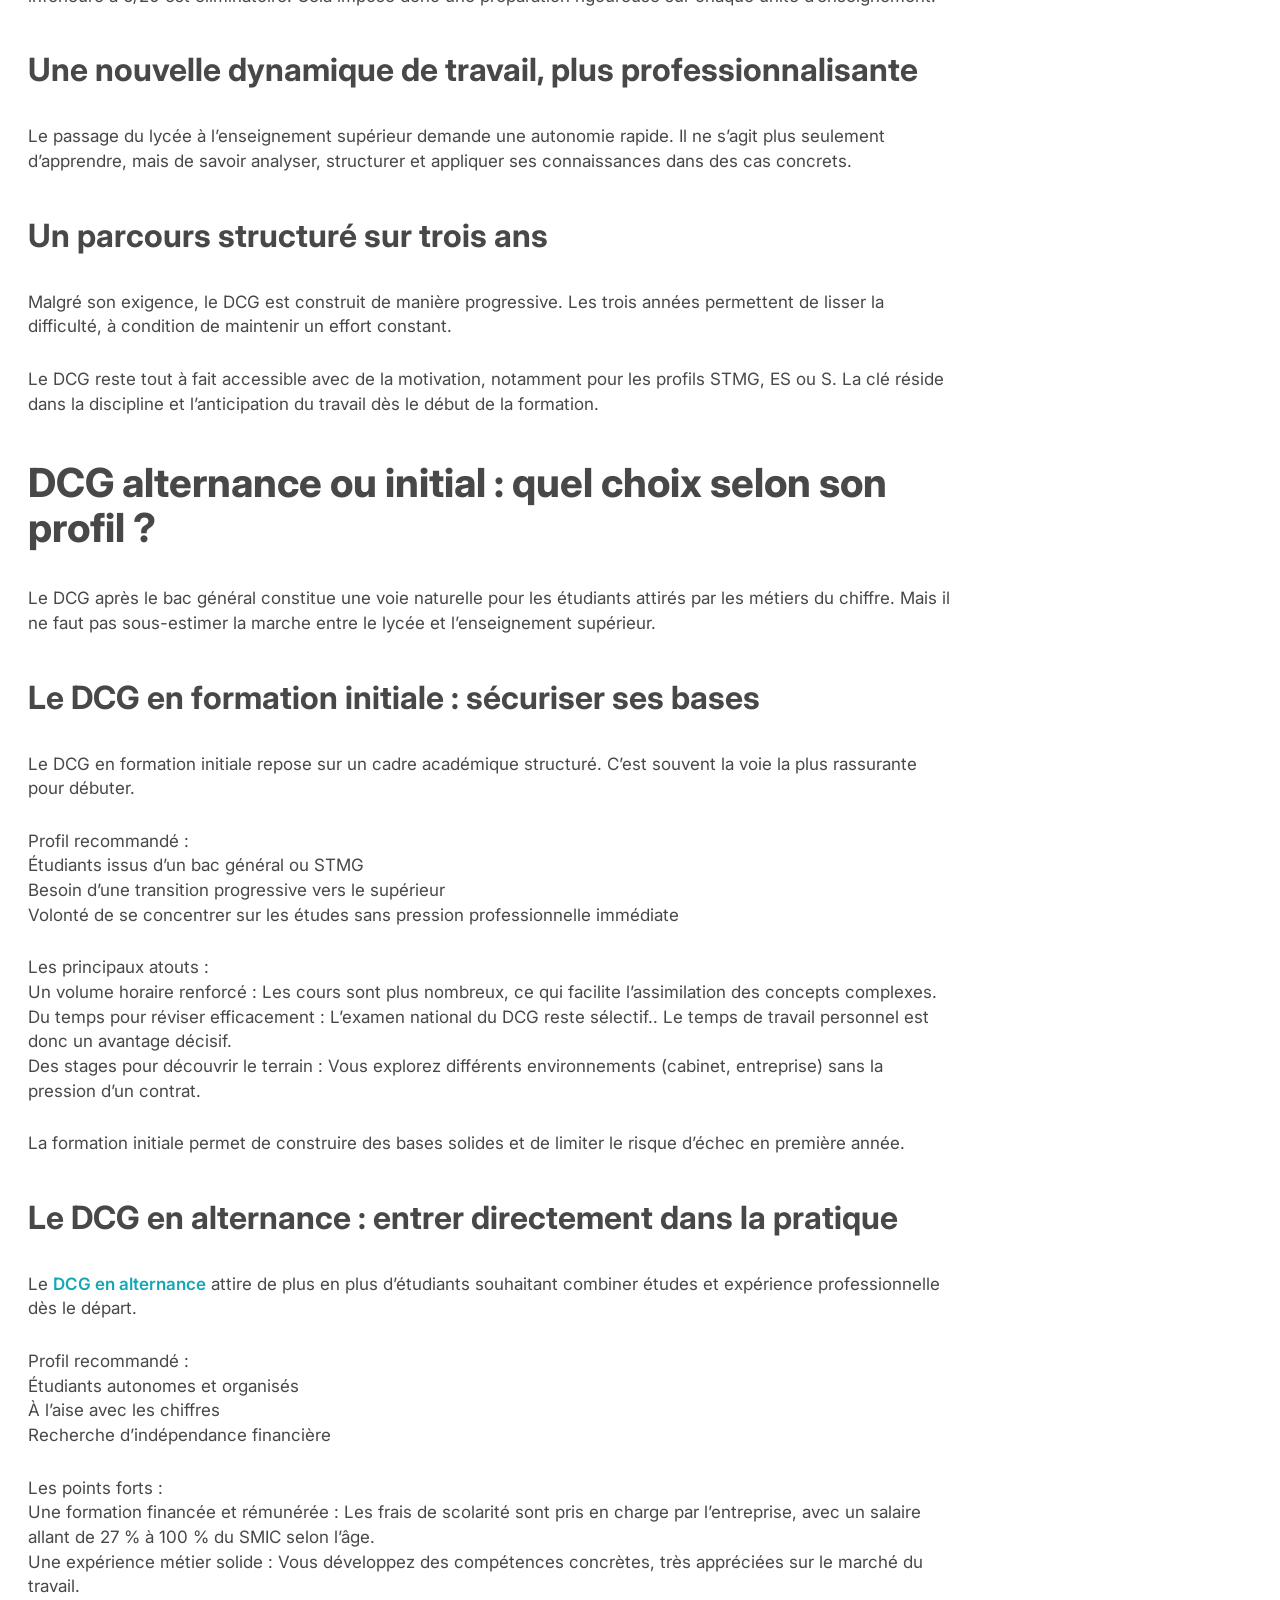
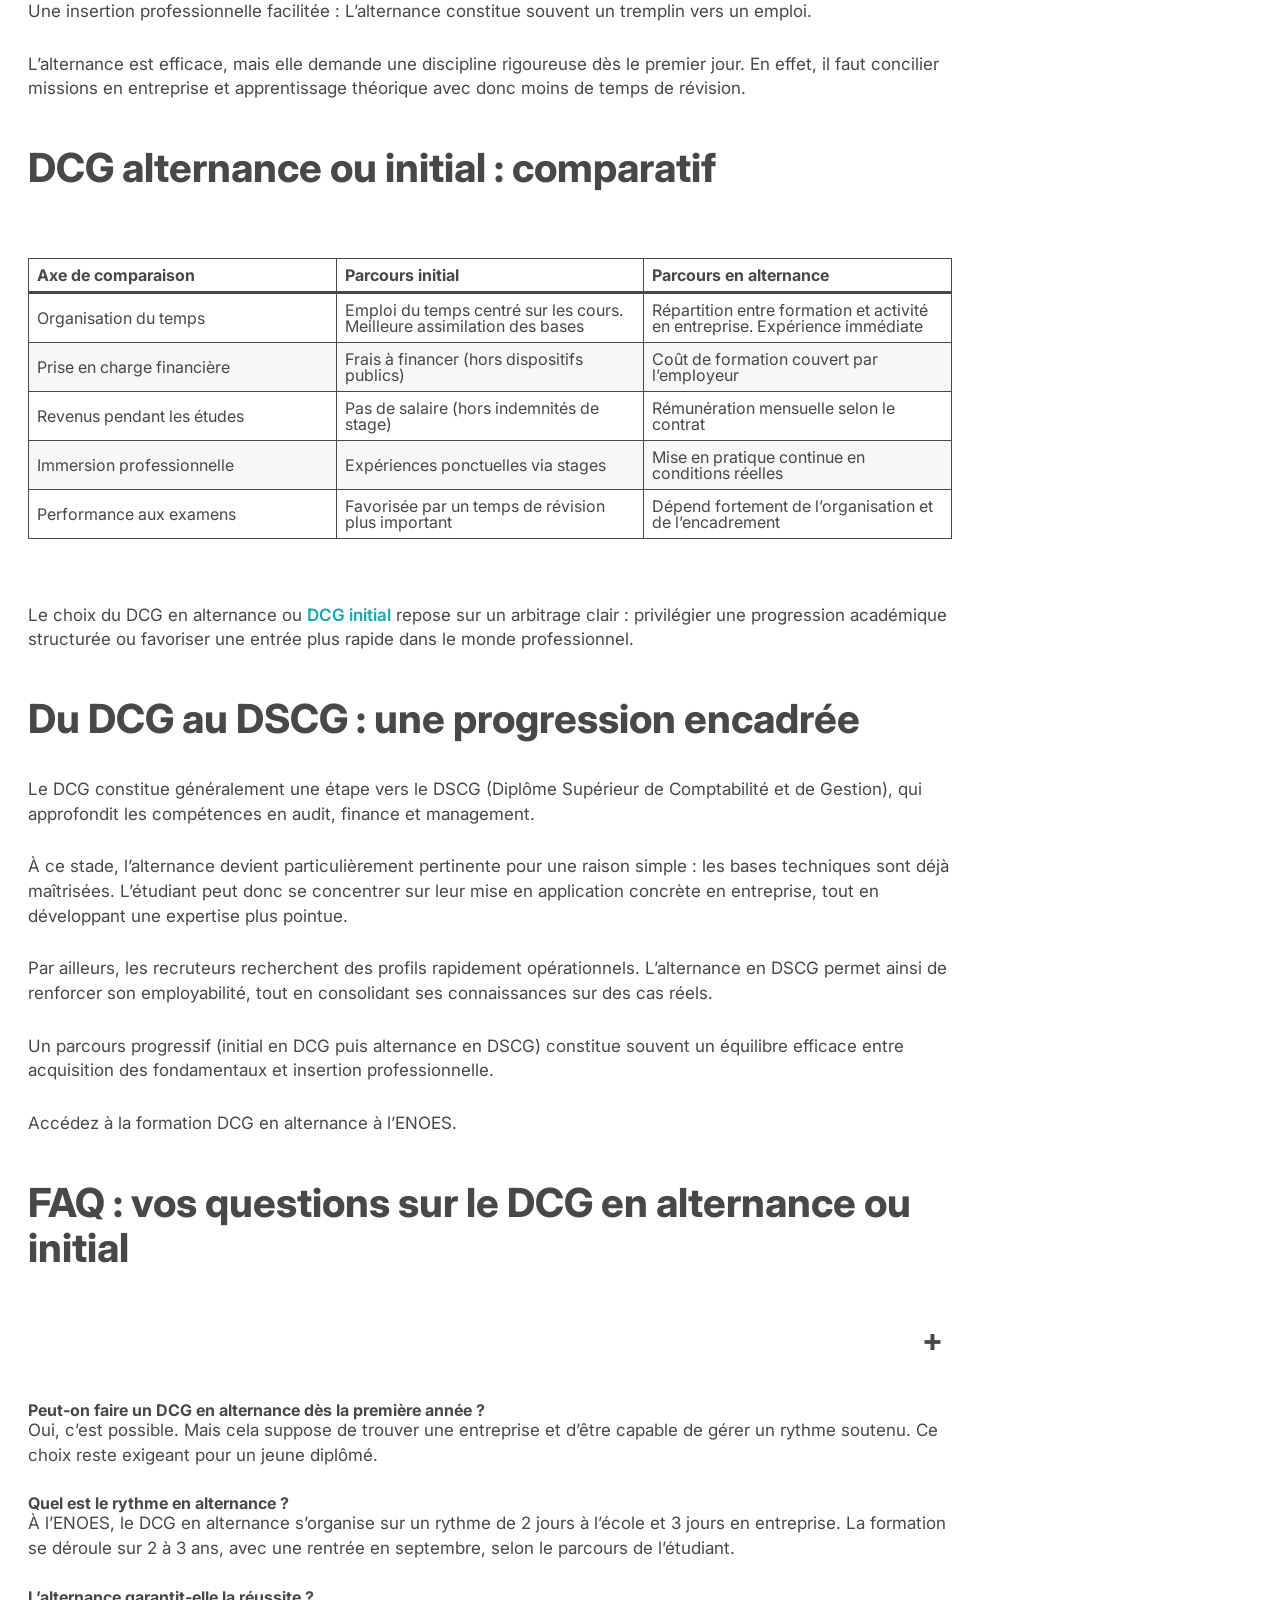
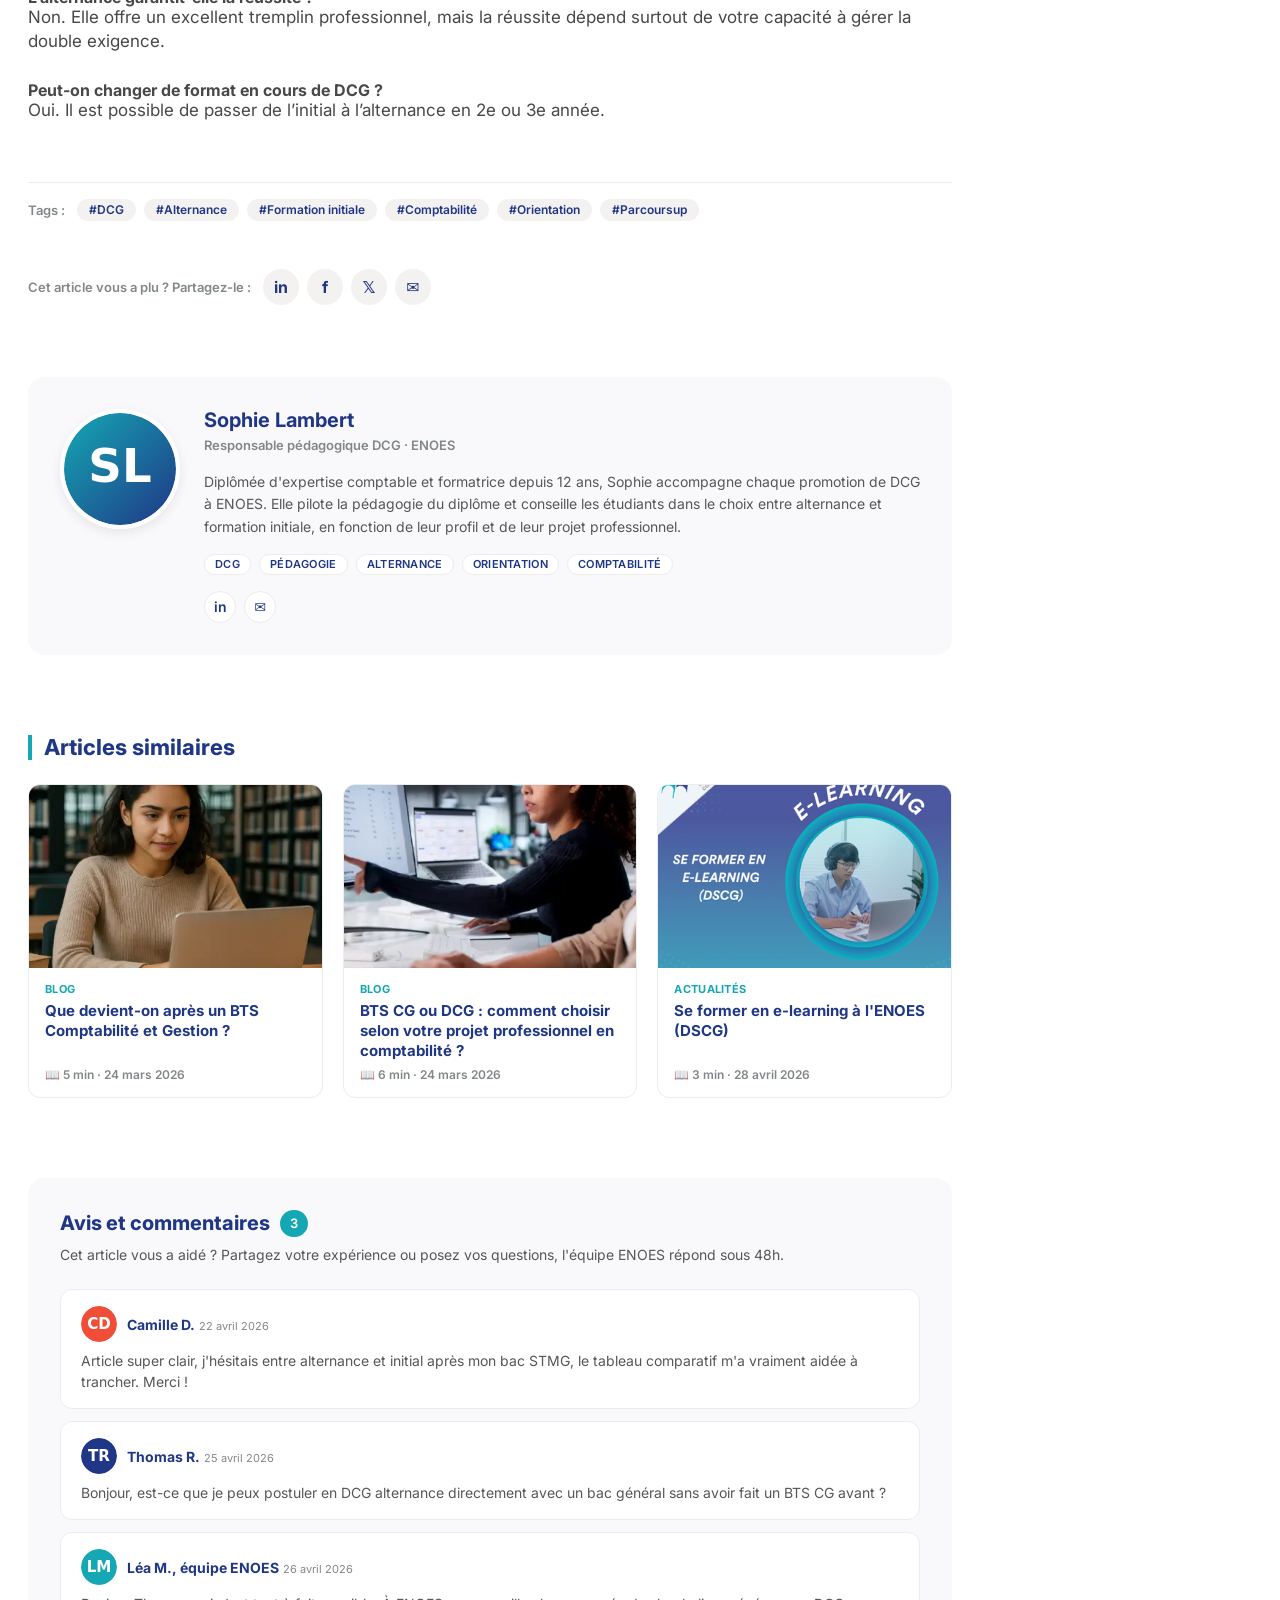
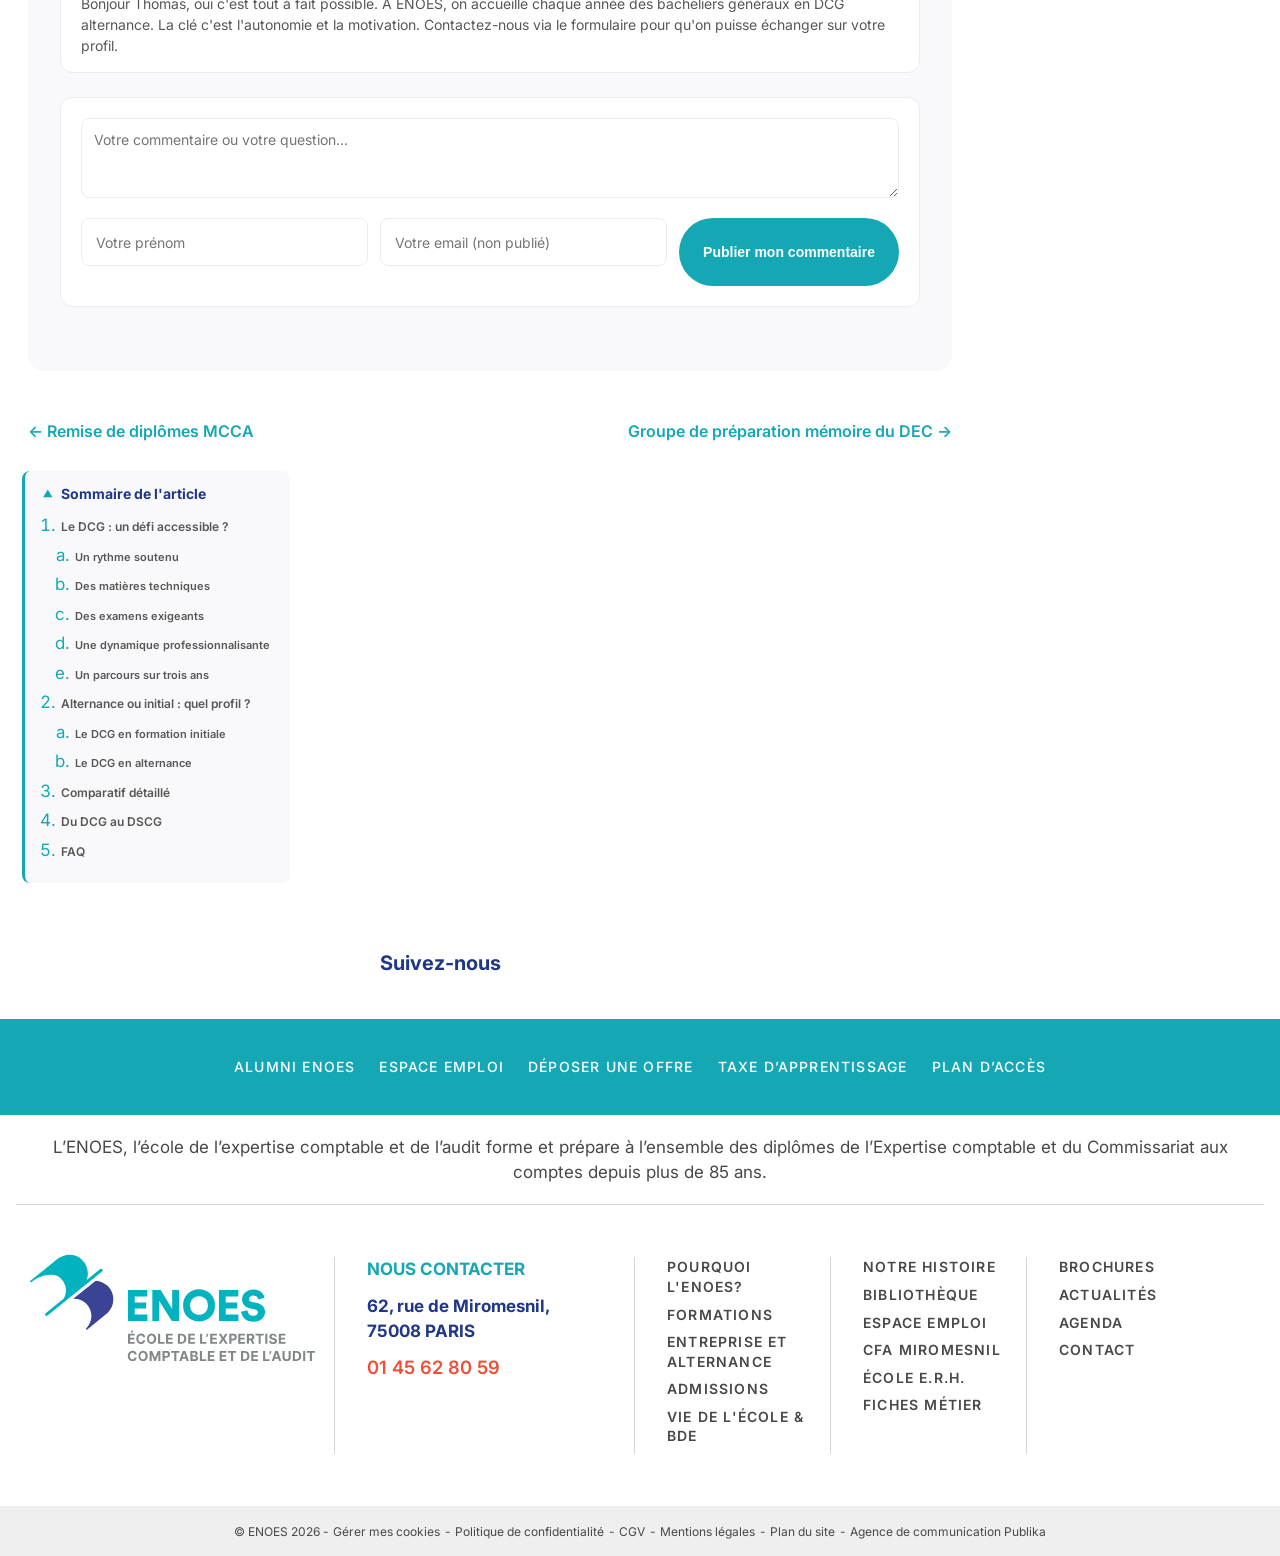
==== commit 3c797c8c: "Fix layout sidebar : selecteurs simplifies + flex-basis force pour overrider theme Co-Authored-By: C" ====
--- a/article-dcg-alternance/index.html
+++ b/article-dcg-alternance/index.html
@@ -211,13 +211,13 @@
 .main-breadcrumb p a{color:#15a8b4 !important;text-decoration:none}
 .main-breadcrumb p strong{color:#575757 !important;font-weight:500 !important}
 
-/* Layout article : 2 colonnes contenu + sidebar */
-main > .wrapper > .row{display:flex !important;flex-wrap:wrap;gap:32px;align-items:flex-start}
-main > .wrapper > .row > .col.l7{flex:1 1 auto !important;width:auto !important;max-width:none !important;margin:0 !important;padding:0 !important;min-width:0}
-main > .wrapper > .row > .col.l4{flex:0 0 280px !important;width:280px !important;max-width:280px !important;margin:0 !important;padding:0 !important;min-width:0}
+/* Layout article : contenu principal large + sidebar etroite (override theme) */
+main .row{align-items:flex-start !important;gap:32px}
+main .col.l7{flex:1 1 auto !important;flex-basis:auto !important;max-width:calc(100% - 312px) !important;width:auto !important}
+main .col.l4.article-sidebar{flex:0 0 280px !important;flex-basis:280px !important;max-width:280px !important;width:280px !important;margin-left:0 !important}
 @media (max-width:992px){
-  main > .wrapper > .row{flex-direction:column}
-  main > .wrapper > .row > .col.l4{flex:1 1 auto !important;width:100% !important;max-width:100% !important;order:-1}
+  main .col.l7{max-width:100% !important;width:100% !important}
+  main .col.l4.article-sidebar{flex:1 1 100% !important;flex-basis:100% !important;max-width:100% !important;width:100% !important;order:-1;margin-bottom:24px}
 }
 
 /* Sidebar avec sommaire sticky compact */
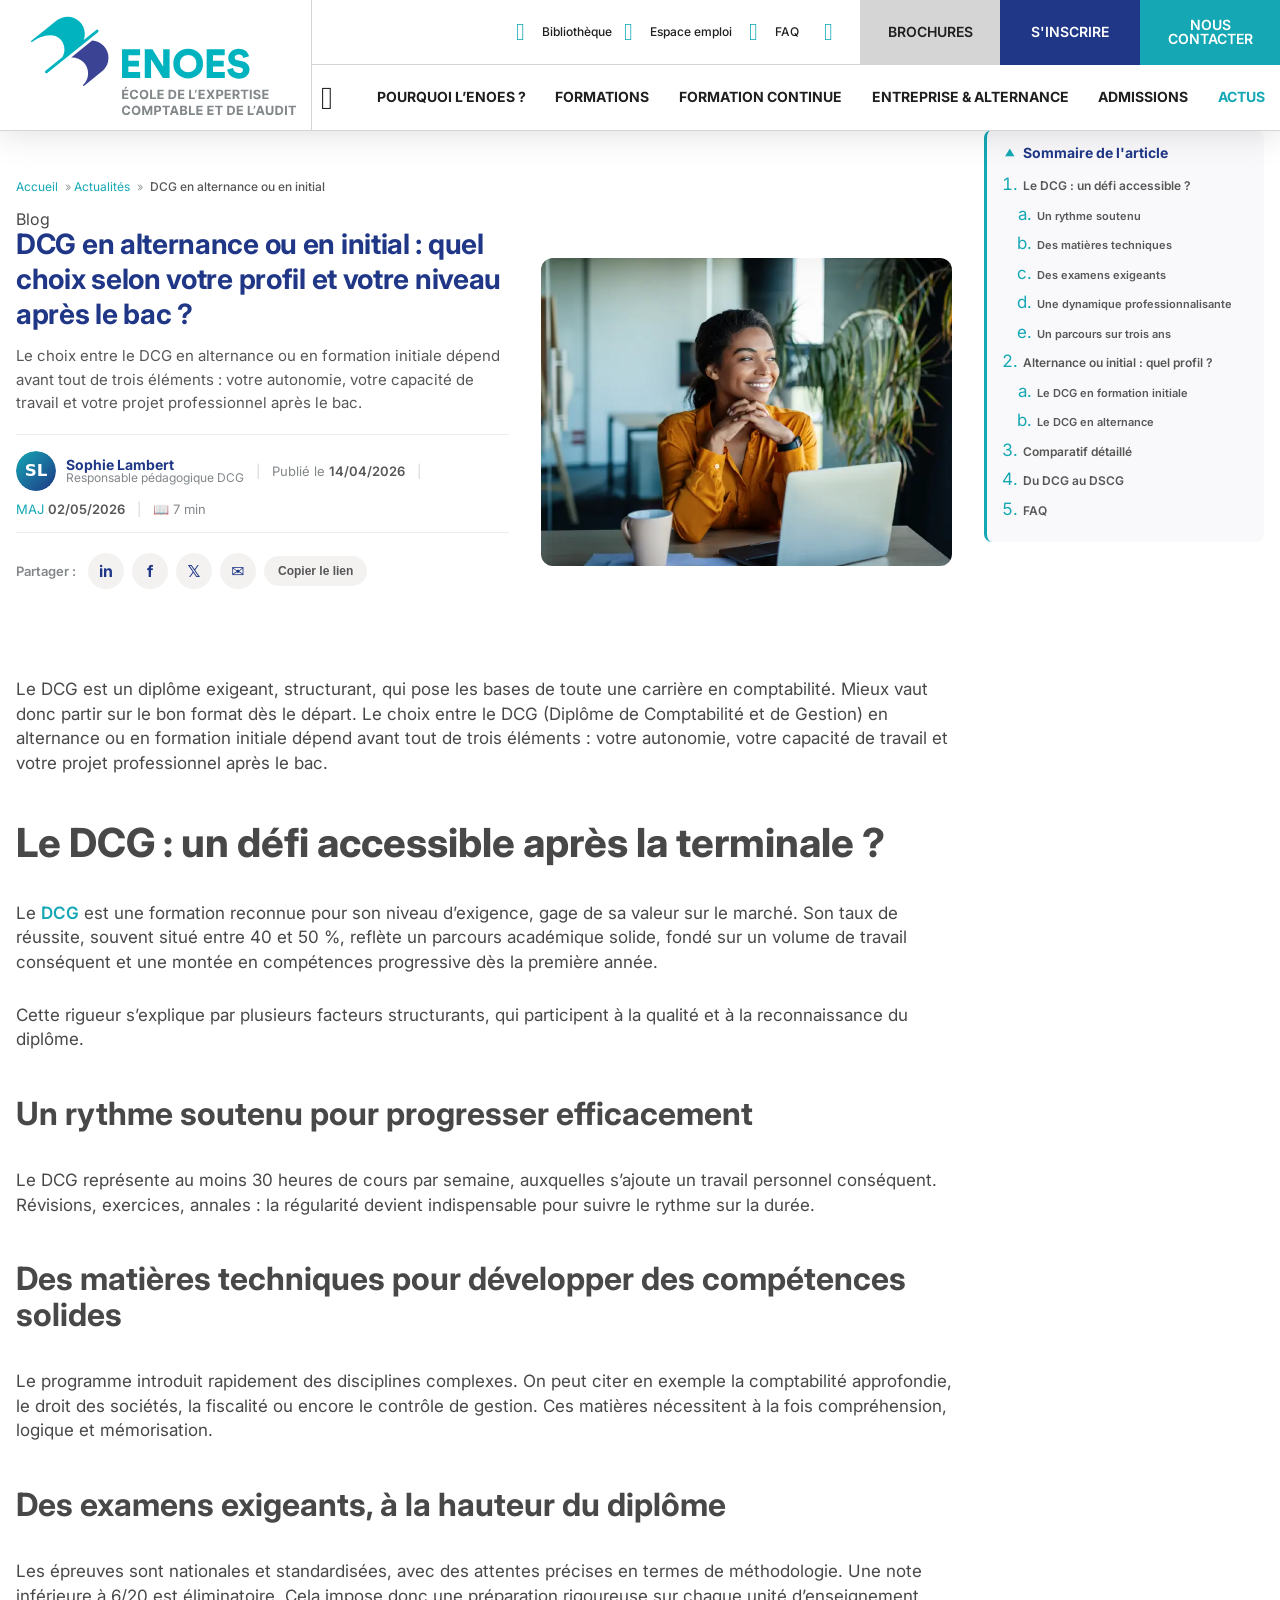
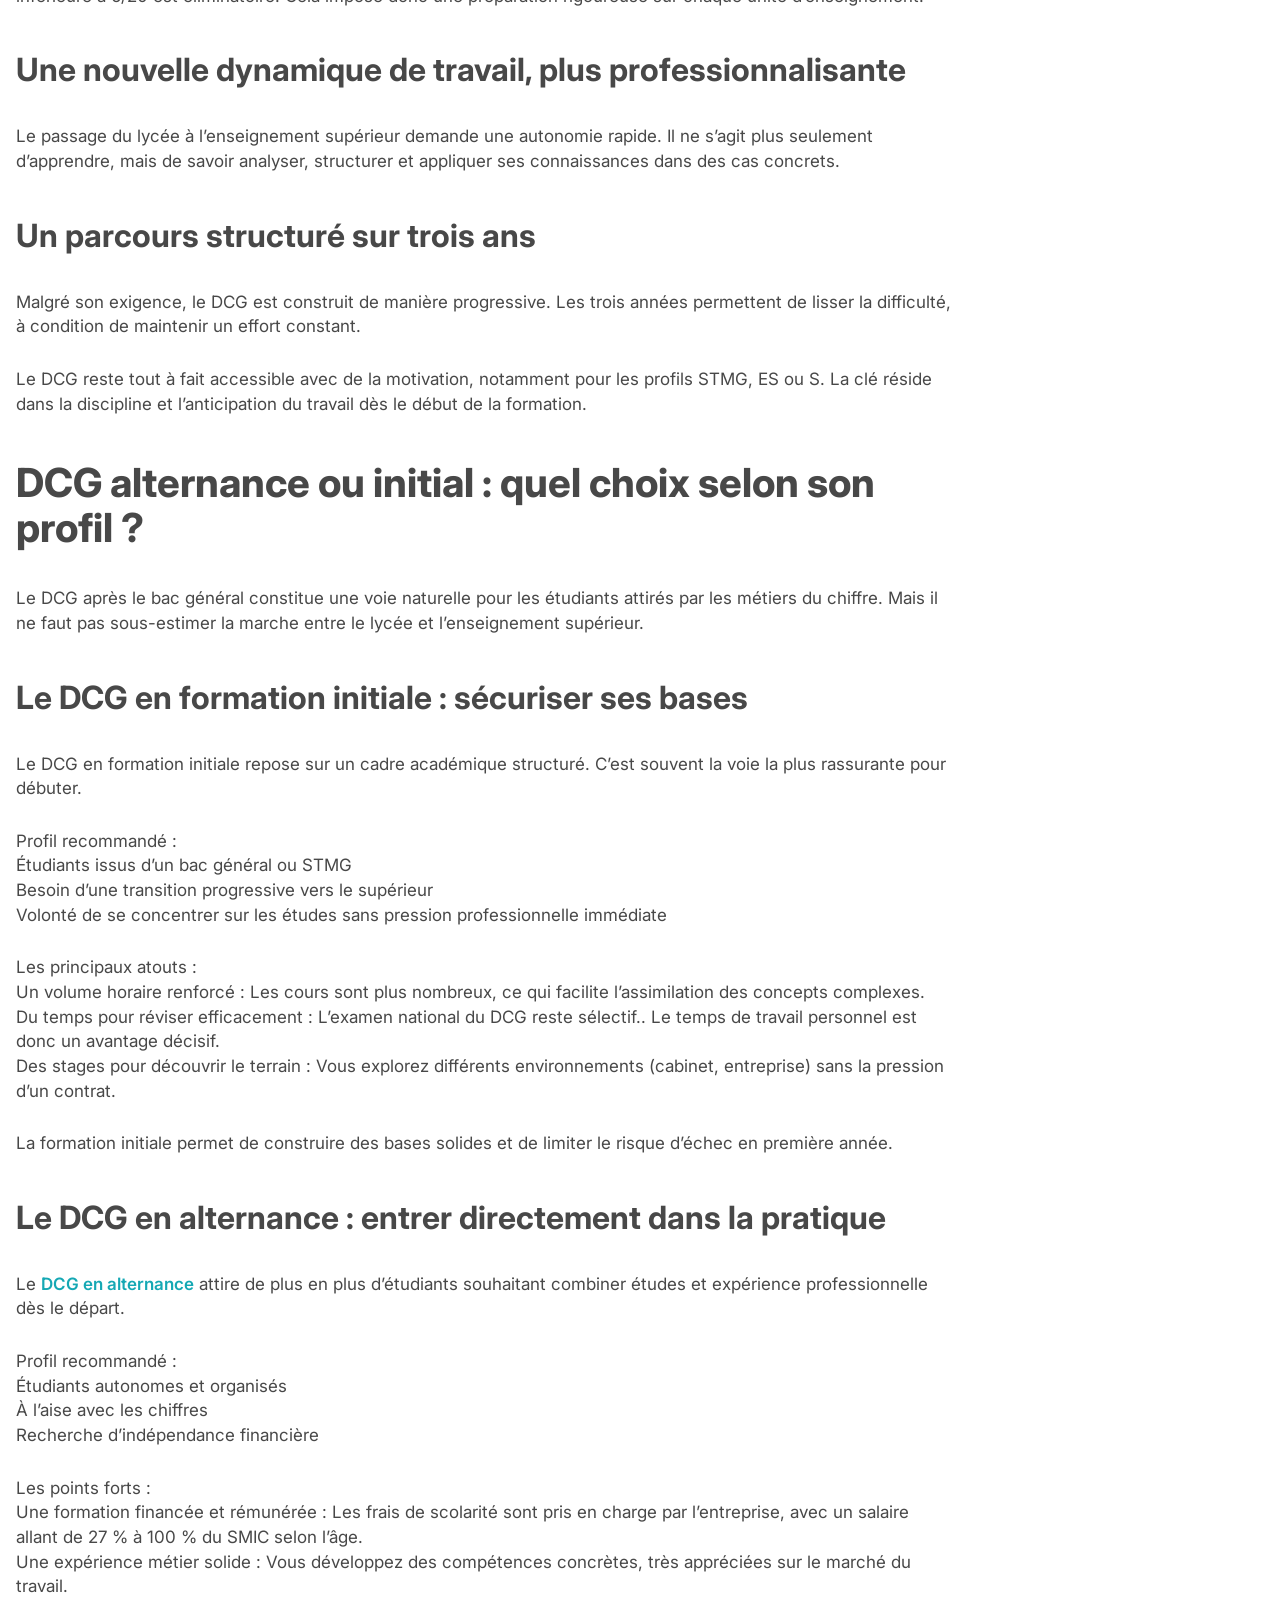
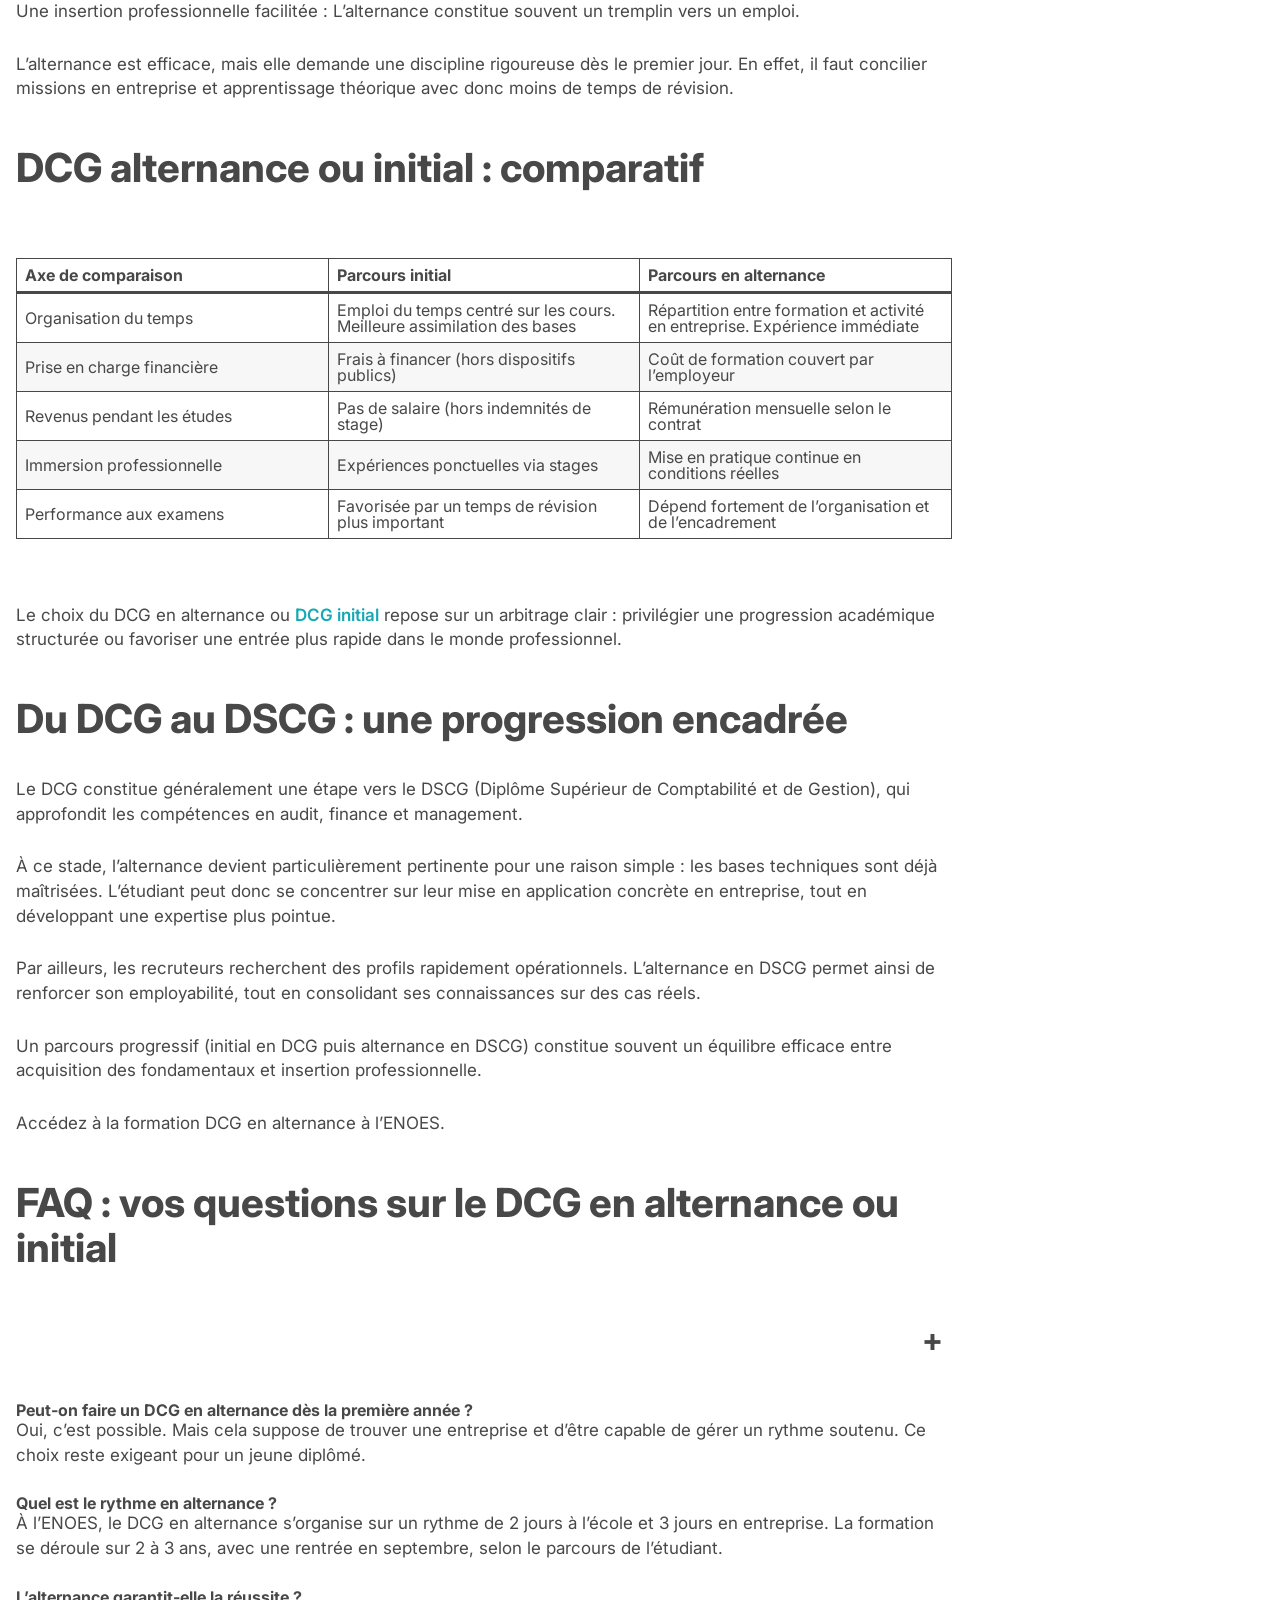
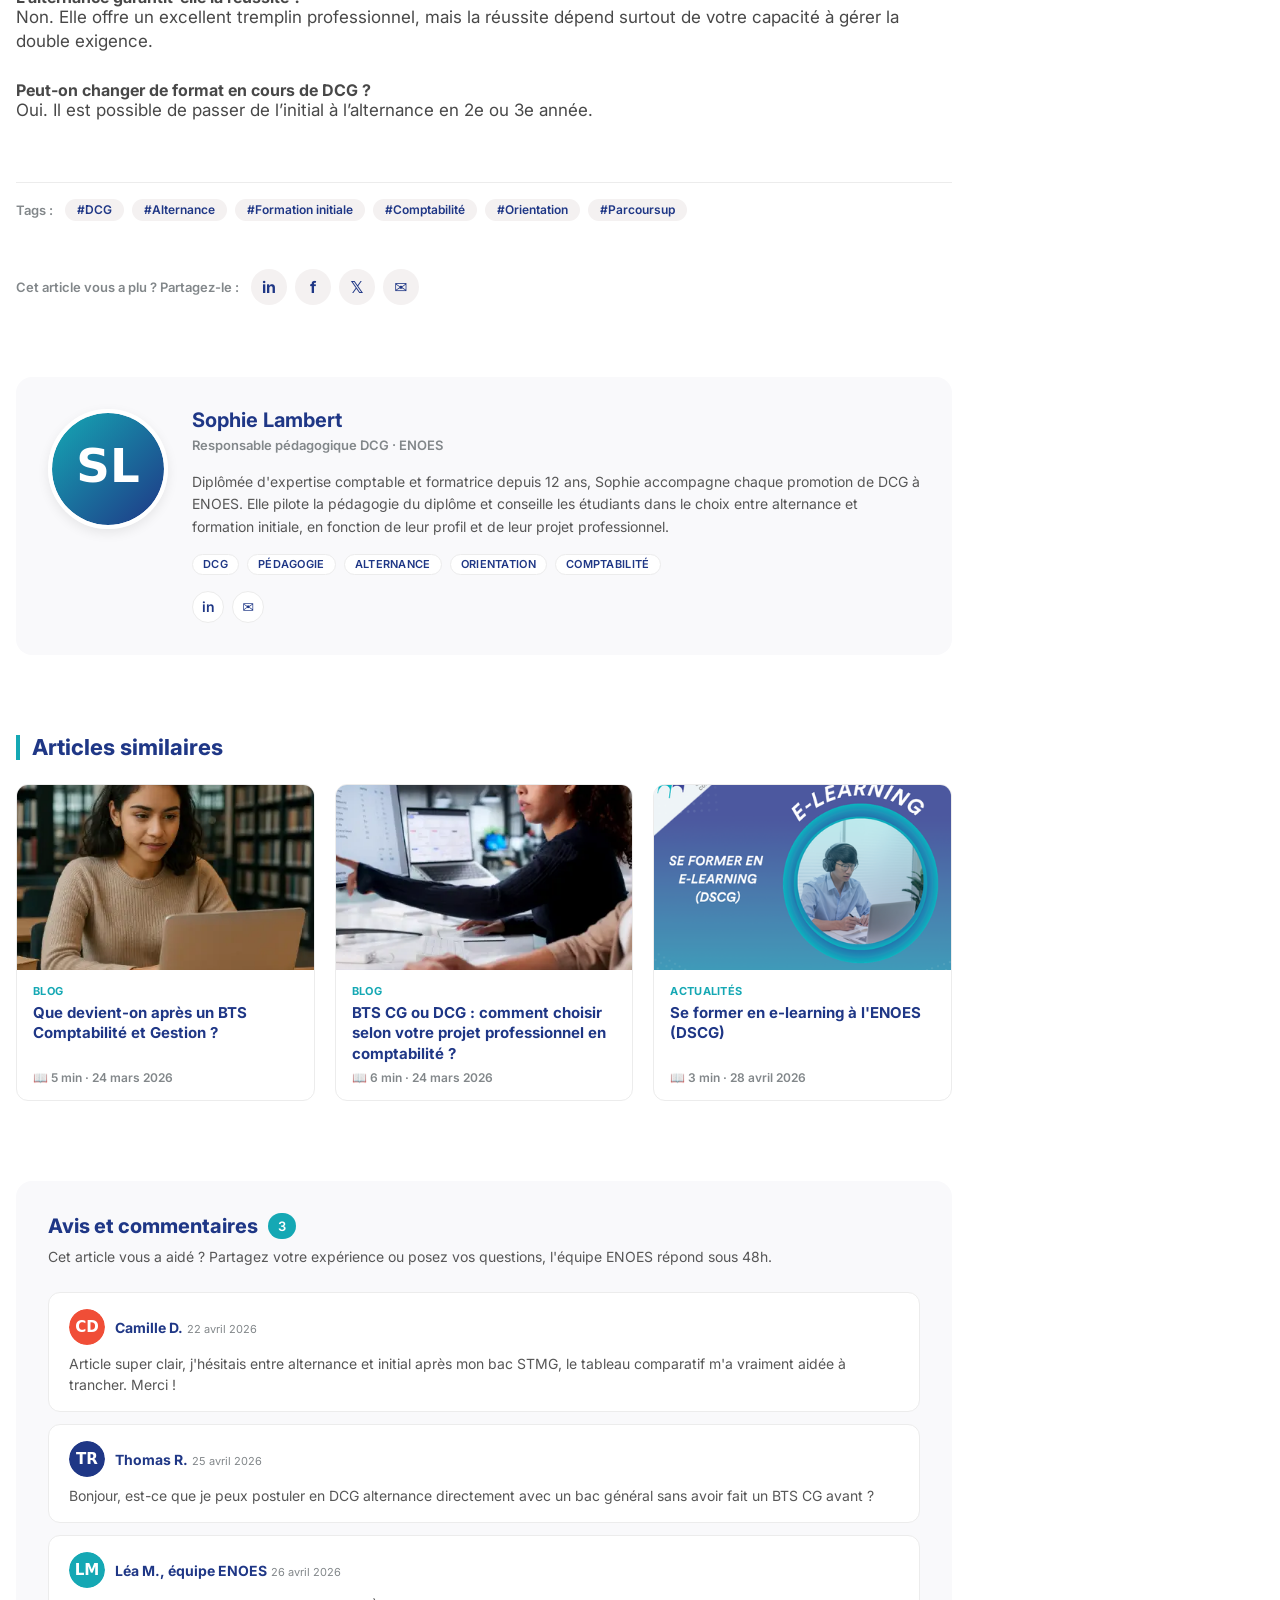
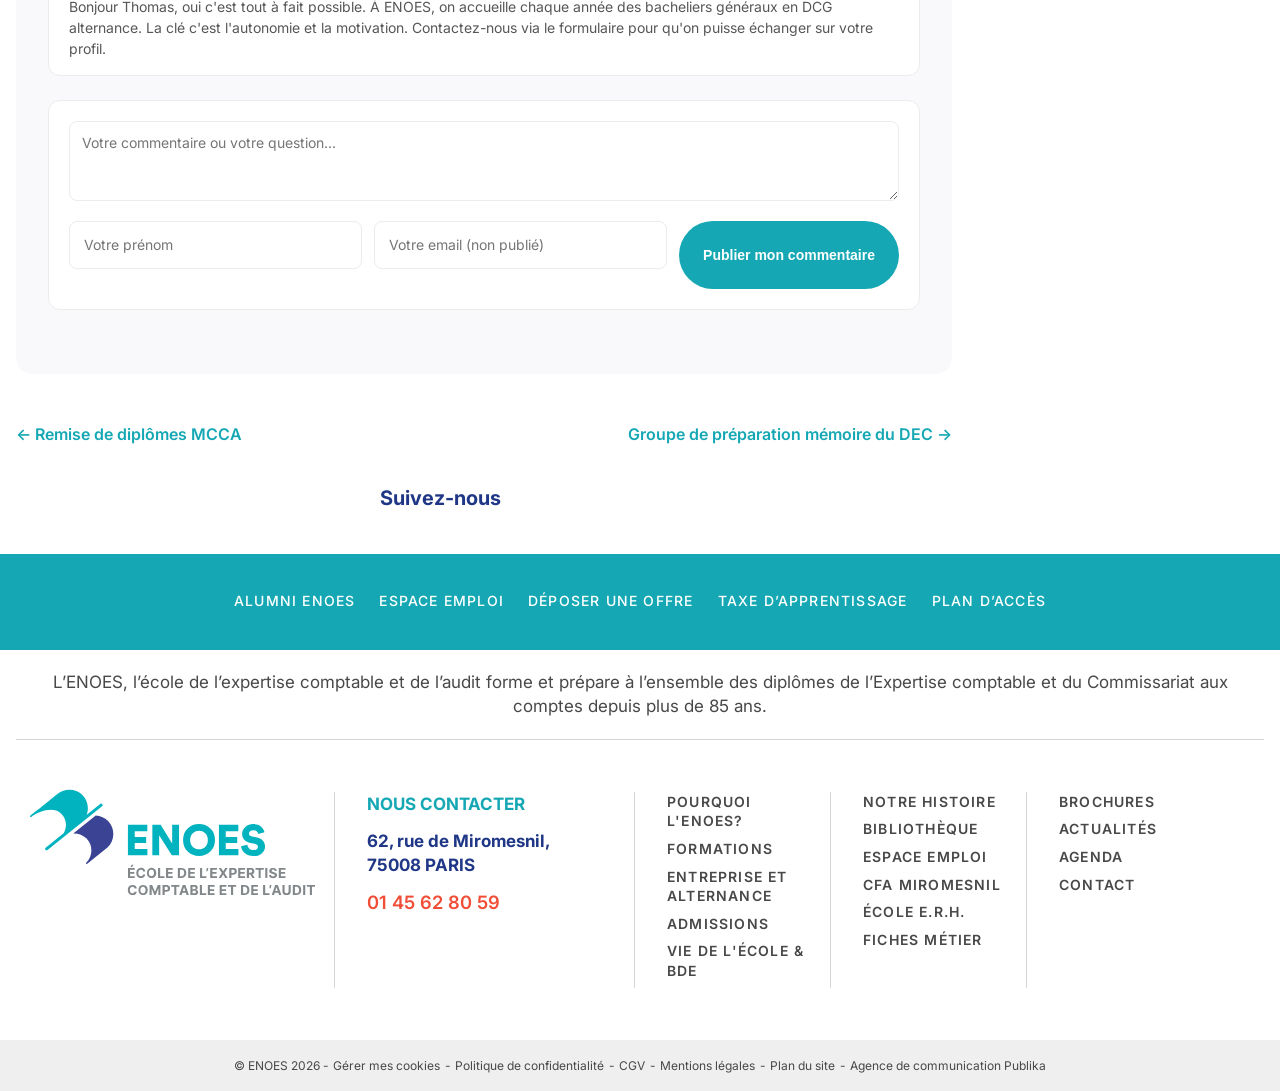
==== commit c66652bc: "Layout sidebar article : passage en CSS Grid pour empecher le wrap Le flexbox precedent permettait a" ====
--- a/article-dcg-alternance/index.html
+++ b/article-dcg-alternance/index.html
@@ -211,13 +211,14 @@
 .main-breadcrumb p a{color:#15a8b4 !important;text-decoration:none}
 .main-breadcrumb p strong{color:#575757 !important;font-weight:500 !important}
 
-/* Layout article : contenu principal large + sidebar etroite (override theme) */
-main .row{align-items:flex-start !important;gap:32px}
-main .col.l7{flex:1 1 auto !important;flex-basis:auto !important;max-width:calc(100% - 312px) !important;width:auto !important}
-main .col.l4.article-sidebar{flex:0 0 280px !important;flex-basis:280px !important;max-width:280px !important;width:280px !important;margin-left:0 !important}
+/* Layout article : CSS Grid 2 colonnes (override theme flex) */
+main > .wrapper > .row{display:grid !important;grid-template-columns:minmax(0,1fr) 280px !important;gap:32px !important;align-items:start !important;flex-wrap:nowrap !important;width:100% !important;max-width:100% !important}
+main > .wrapper > .row > .col.l7{max-width:none !important;width:auto !important;flex:none !important;flex-basis:auto !important;min-width:0 !important;margin:0 !important;padding:0 !important;grid-column:1}
+main > .wrapper > .row > .col.l4.article-sidebar{max-width:none !important;width:auto !important;flex:none !important;flex-basis:auto !important;min-width:0 !important;margin:0 !important;padding:0 !important;grid-column:2}
 @media (max-width:992px){
-  main .col.l7{max-width:100% !important;width:100% !important}
-  main .col.l4.article-sidebar{flex:1 1 100% !important;flex-basis:100% !important;max-width:100% !important;width:100% !important;order:-1;margin-bottom:24px}
+  main > .wrapper > .row{grid-template-columns:1fr !important}
+  main > .wrapper > .row > .col.l4.article-sidebar{grid-column:1;order:-1;margin-bottom:24px !important}
+  main > .wrapper > .row > .col.l7{grid-column:1}
 }
 
 /* Sidebar avec sommaire sticky compact */
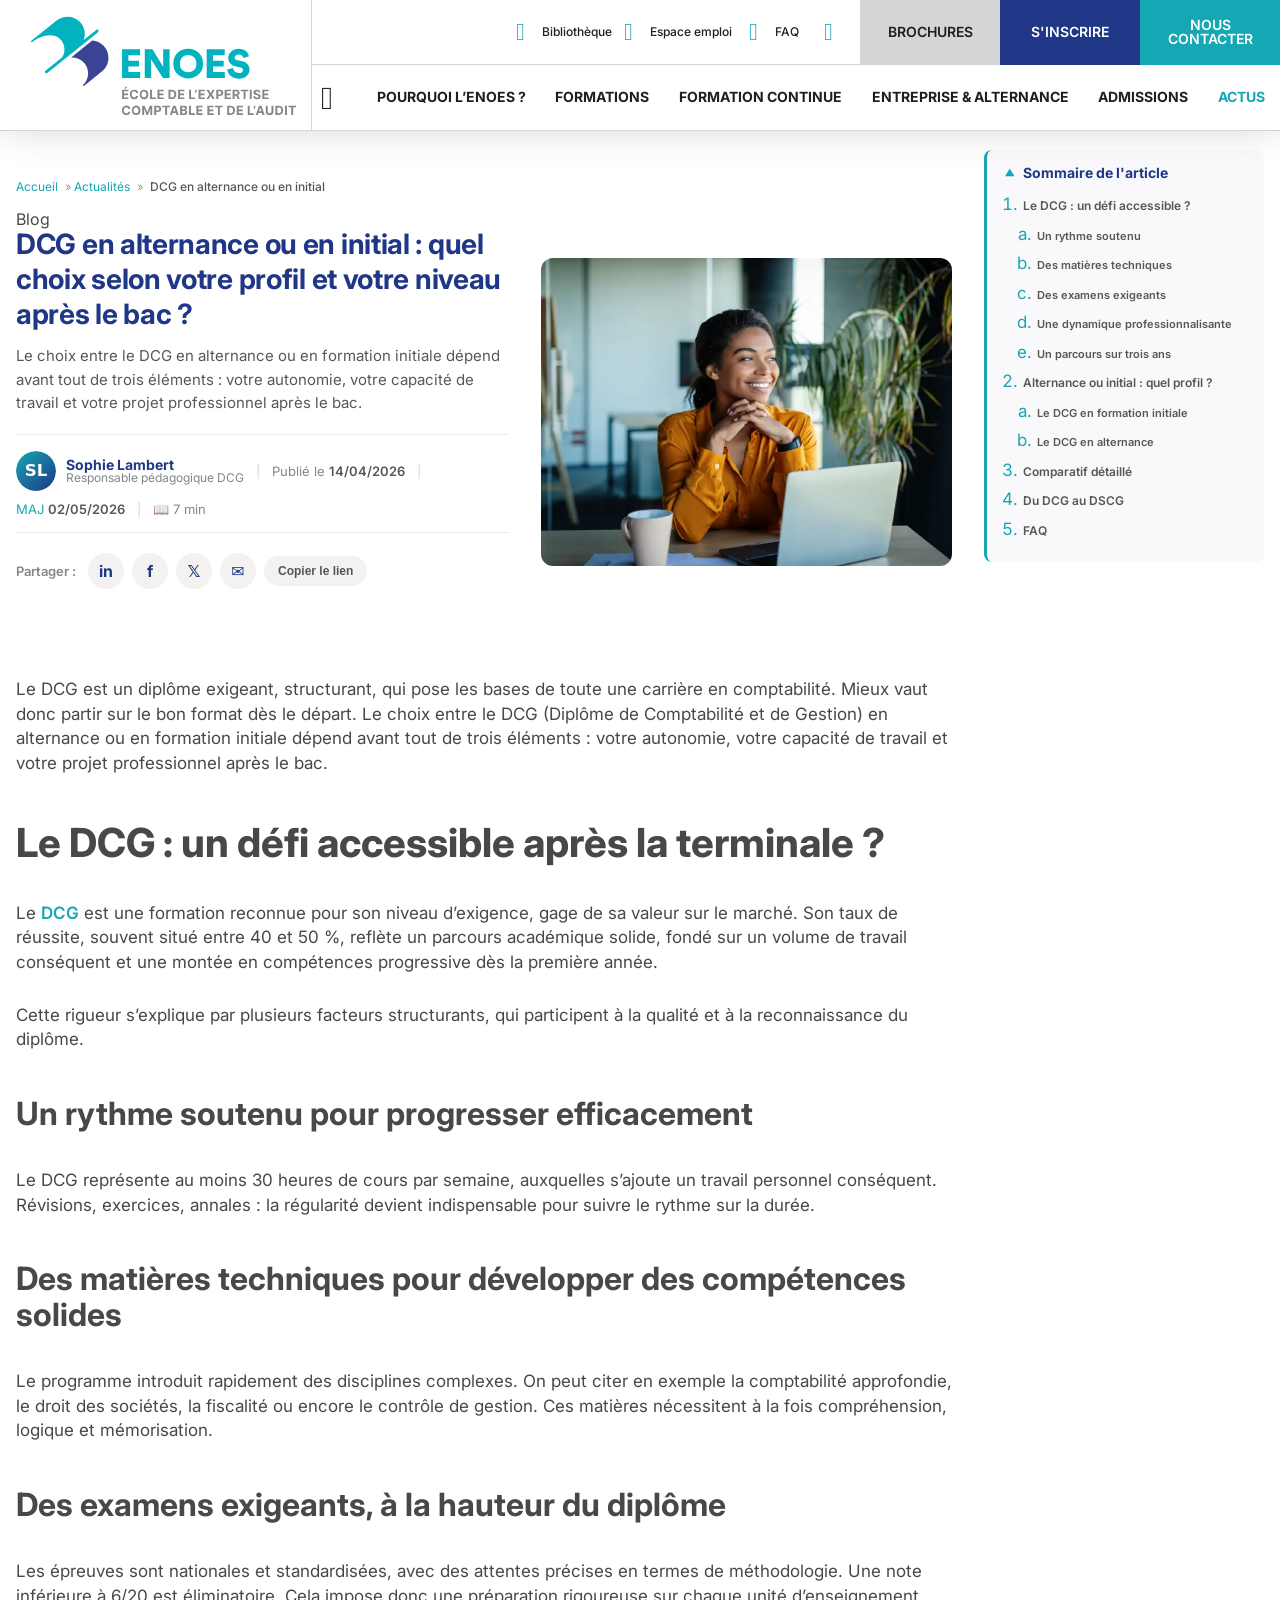
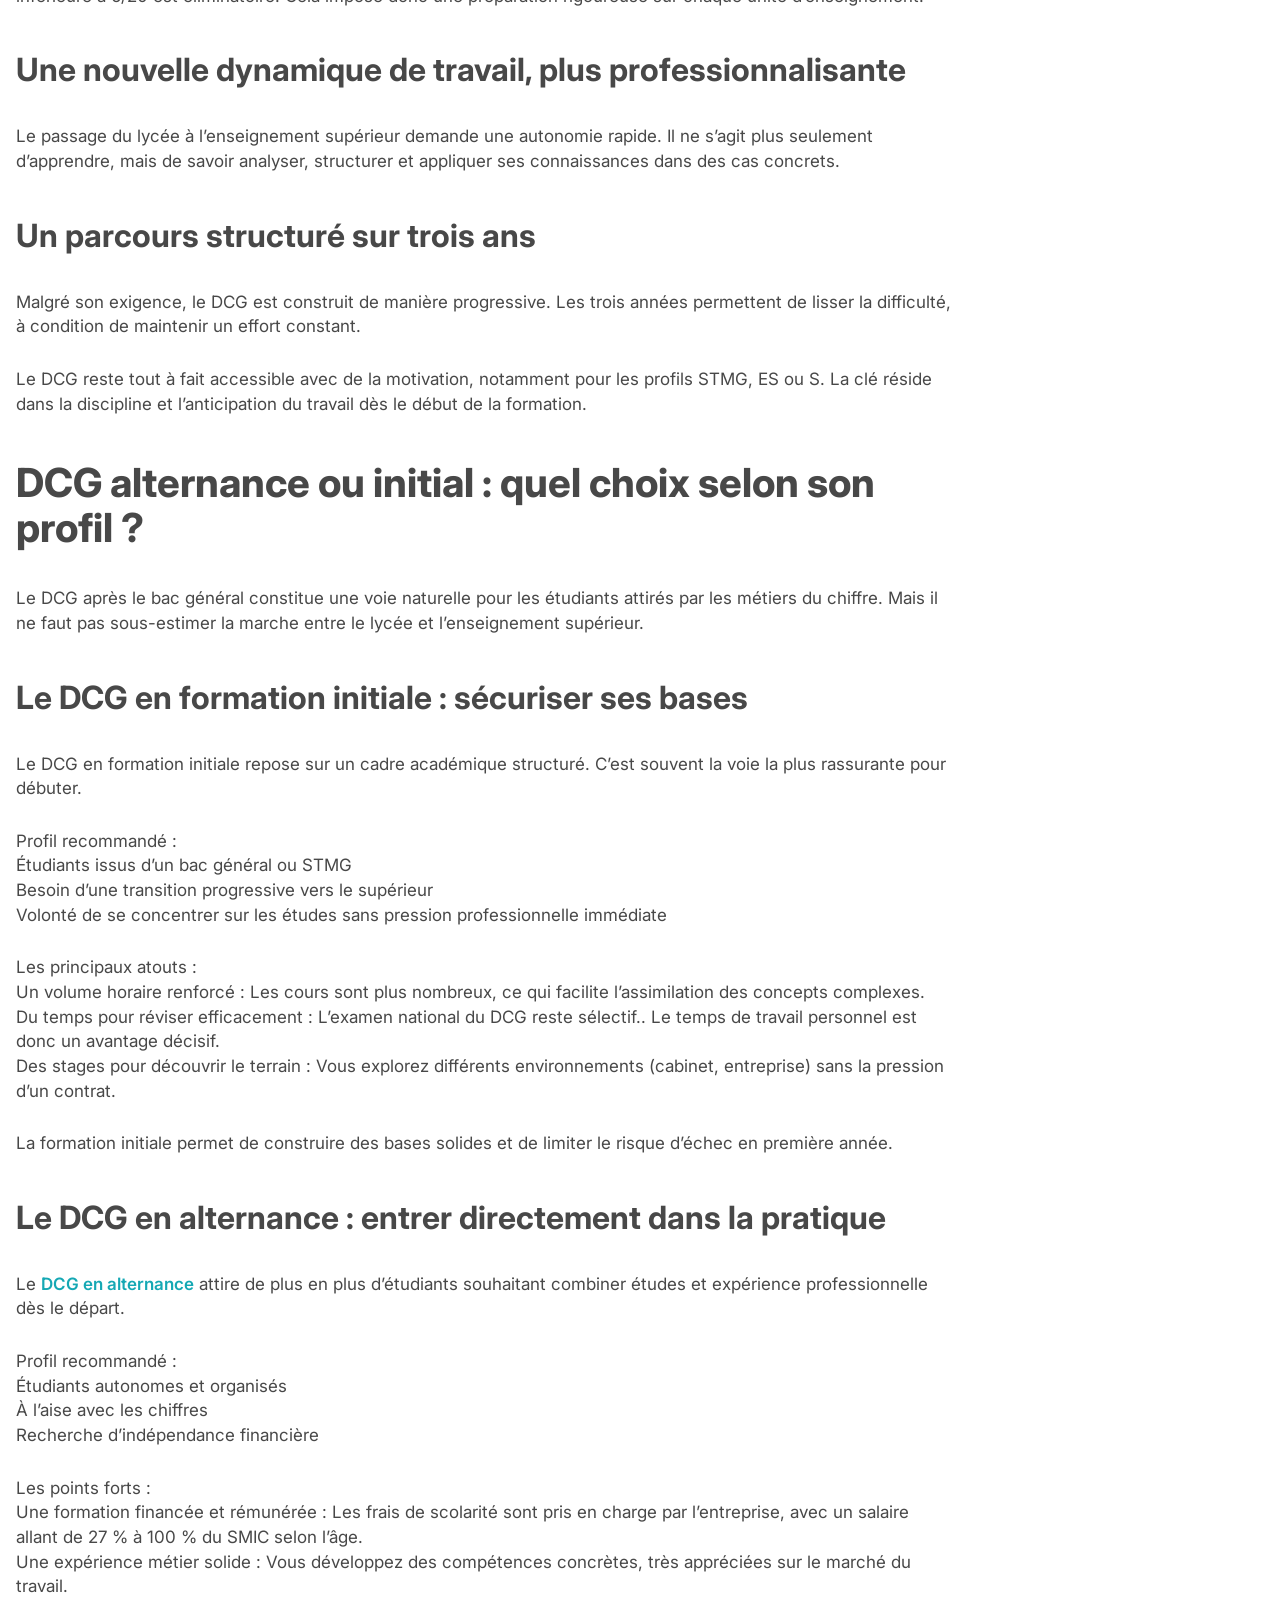
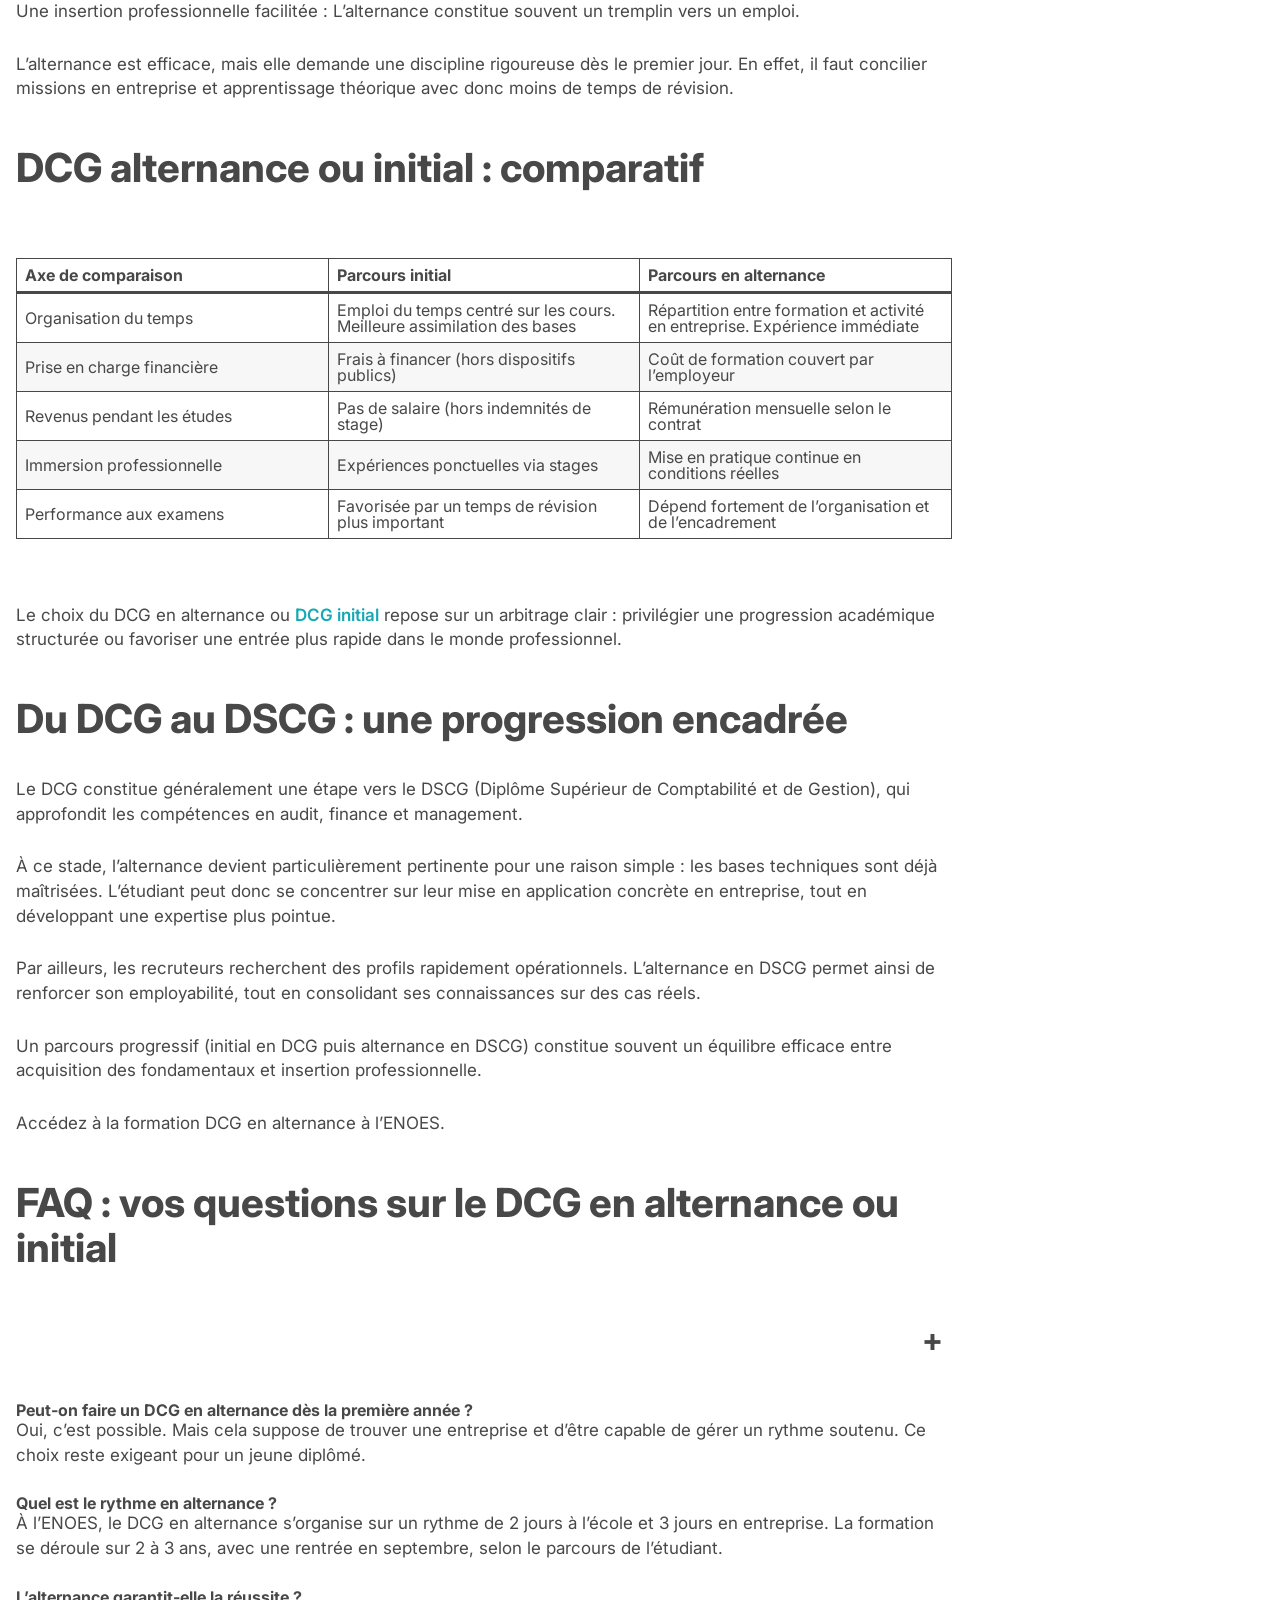
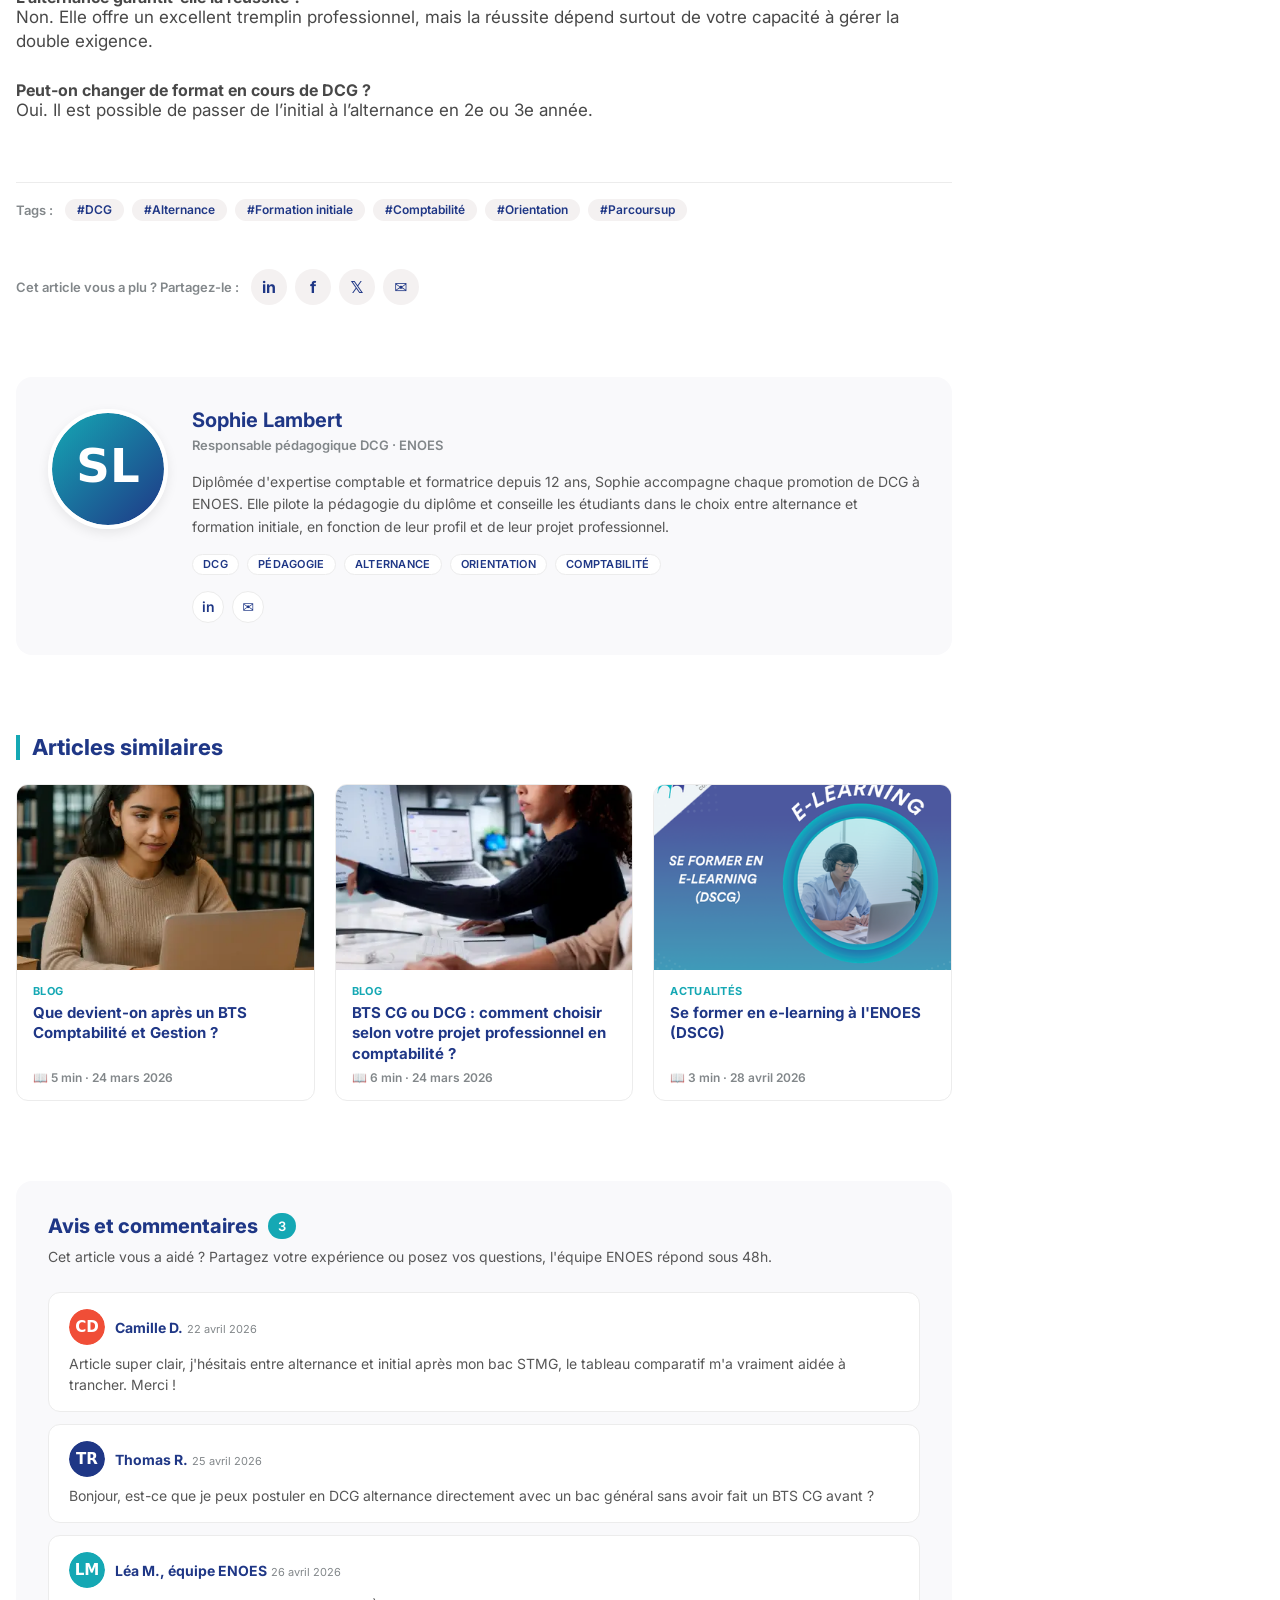
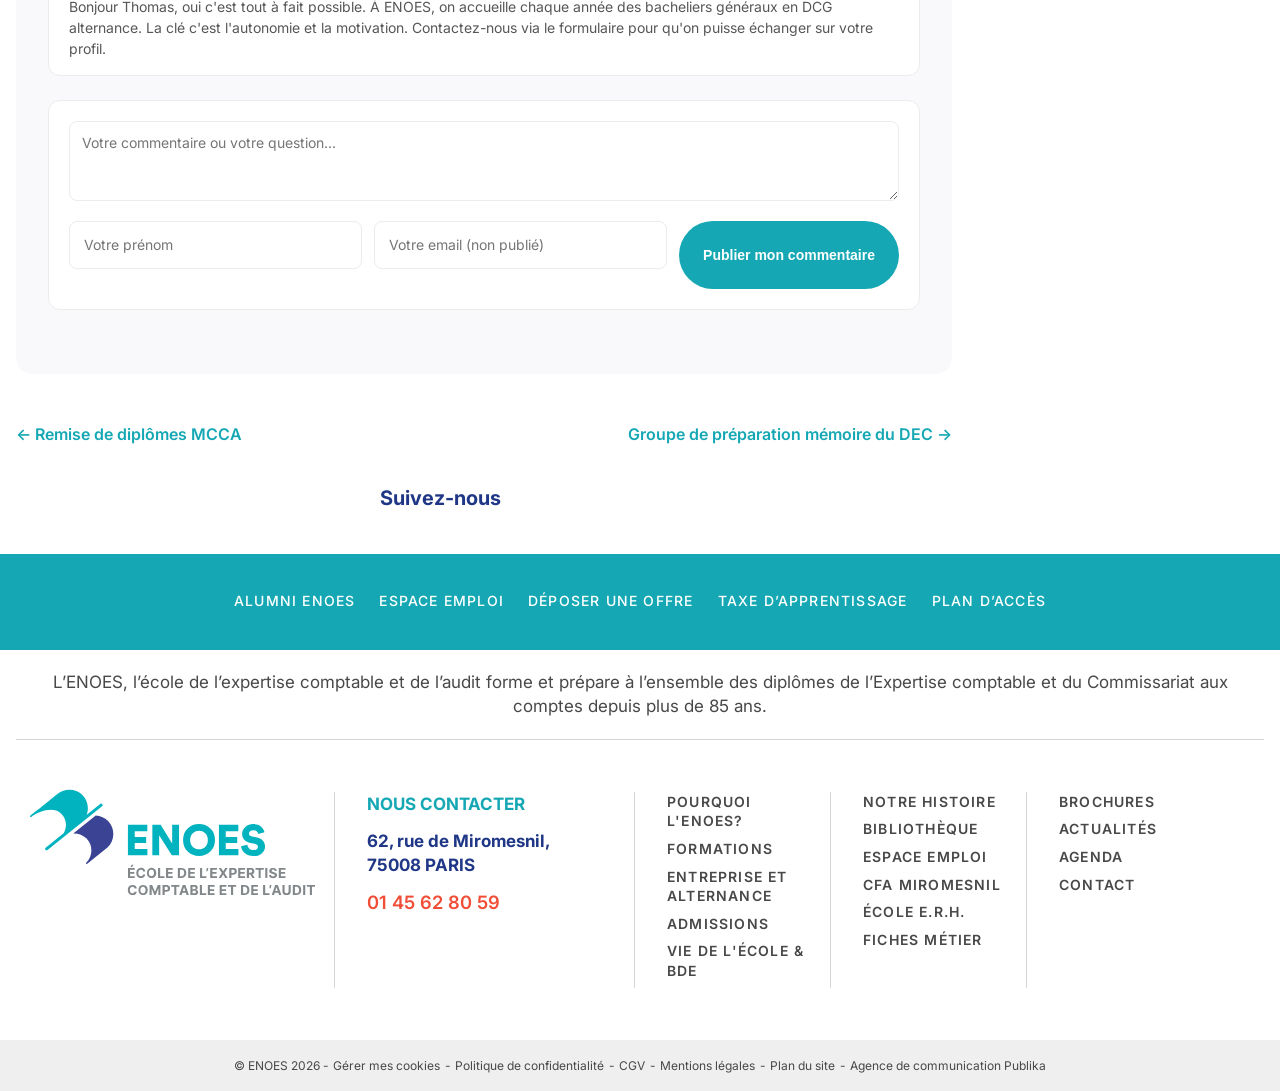
==== commit f65fa178: "Fix sommaire sticky : decale a top:150px pour passer sous le header sticky 130px Le header ENOES fai" ====
--- a/article-dcg-alternance/index.html
+++ b/article-dcg-alternance/index.html
@@ -221,8 +221,9 @@
   main > .wrapper > .row > .col.l7{grid-column:1}
 }
 
-/* Sidebar avec sommaire sticky compact */
-.article-sidebar{position:sticky;top:24px;align-self:flex-start}
+/* Sidebar avec sommaire sticky compact (decalee sous le header sticky 130px) */
+.article-sidebar{position:sticky;top:150px;align-self:flex-start}
+.article-sidebar .article-toc{max-height:calc(100vh - 170px);overflow-y:auto}
 .article-sidebar .article-toc{margin:0 0 24px;padding:16px 18px;background:#f9f9fb;border-left:3px solid #15a8b4}
 .article-sidebar .article-toc summary{font-size:14px}
 .article-sidebar .article-toc ol{padding-left:18px;margin:12px 0 0}
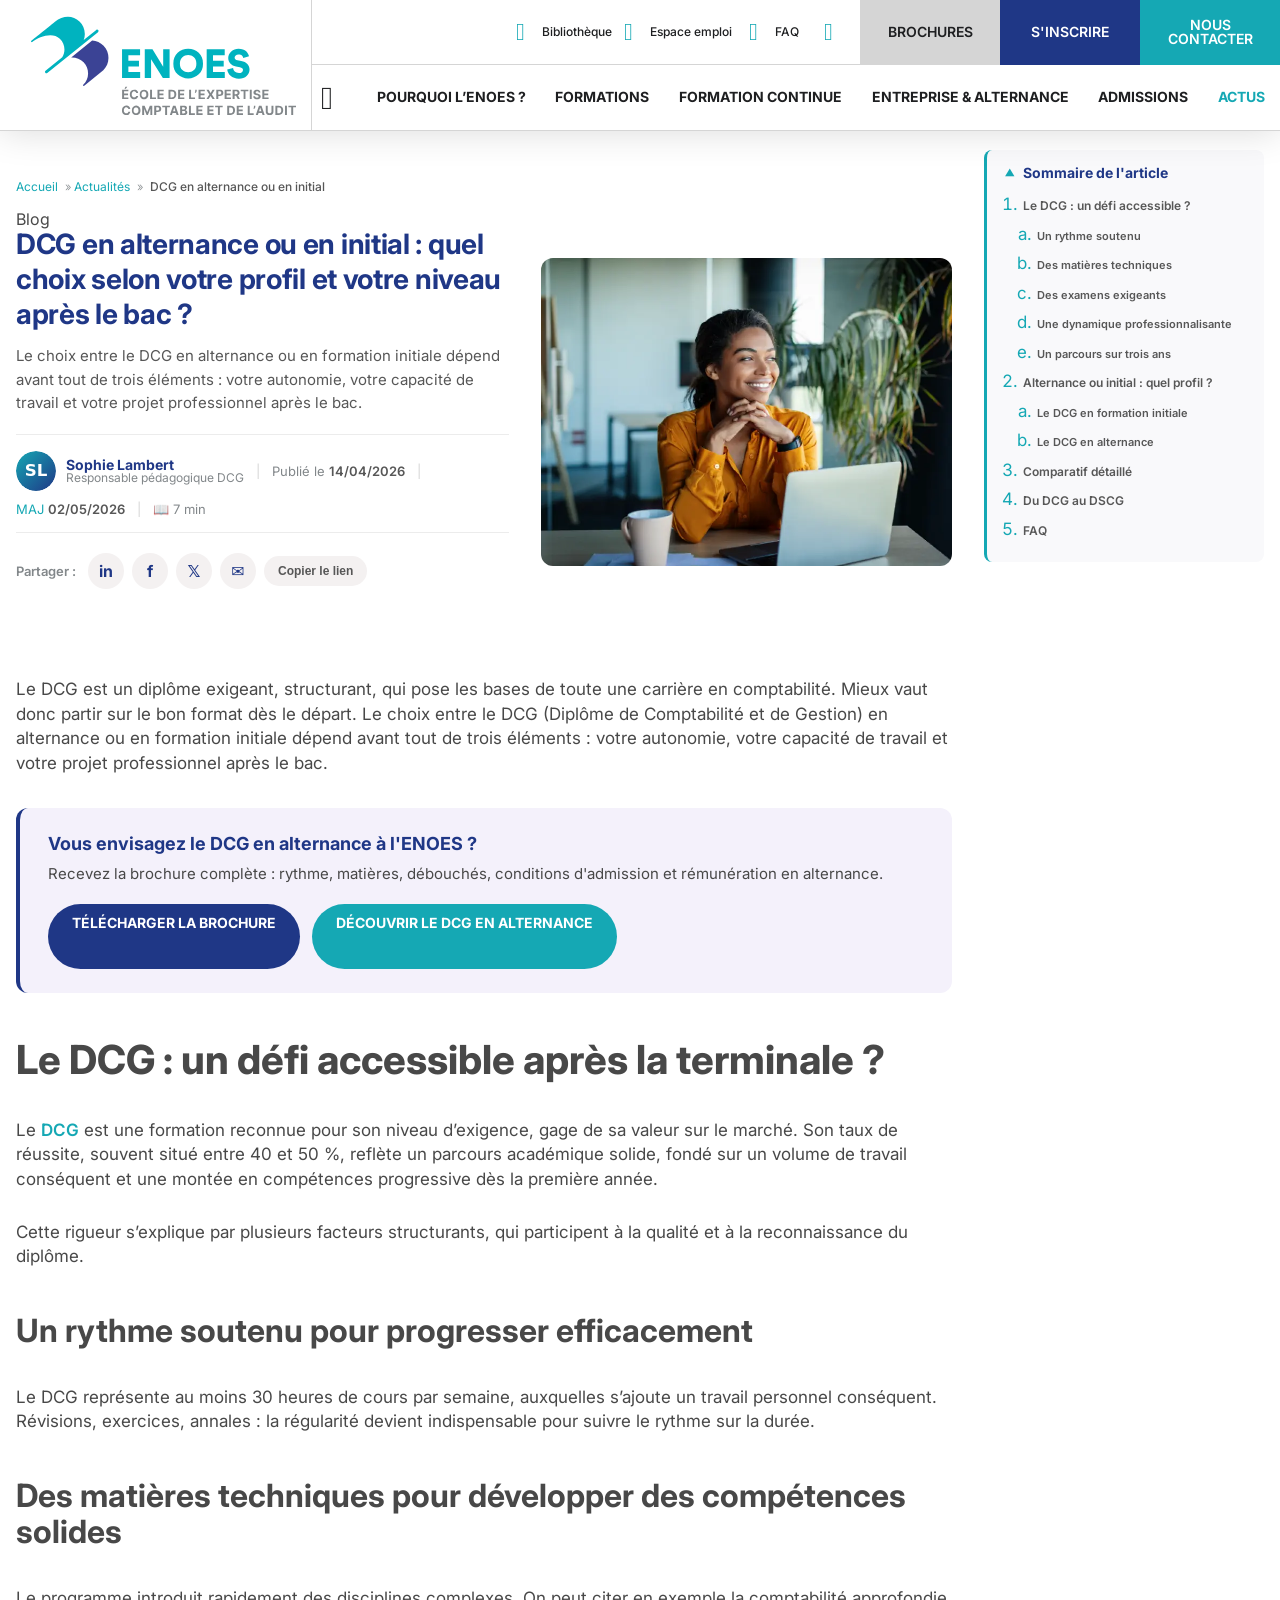
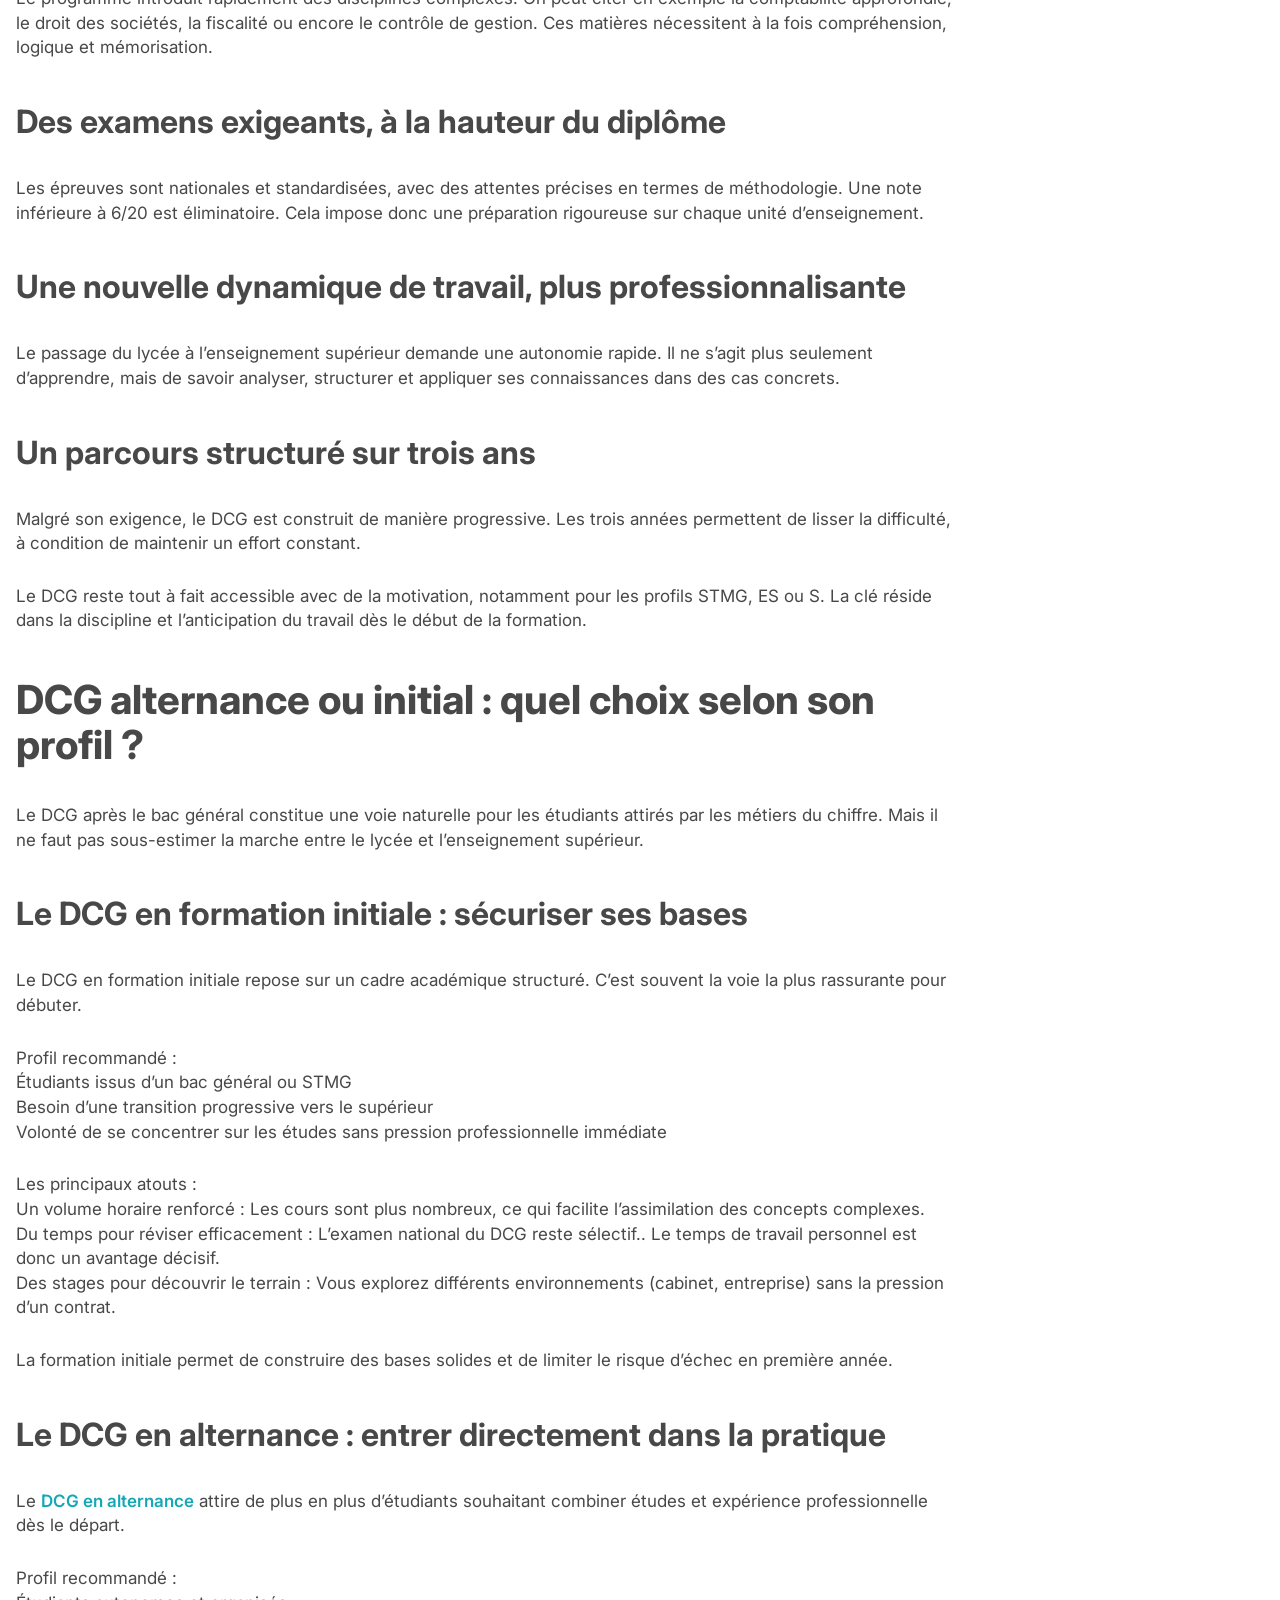
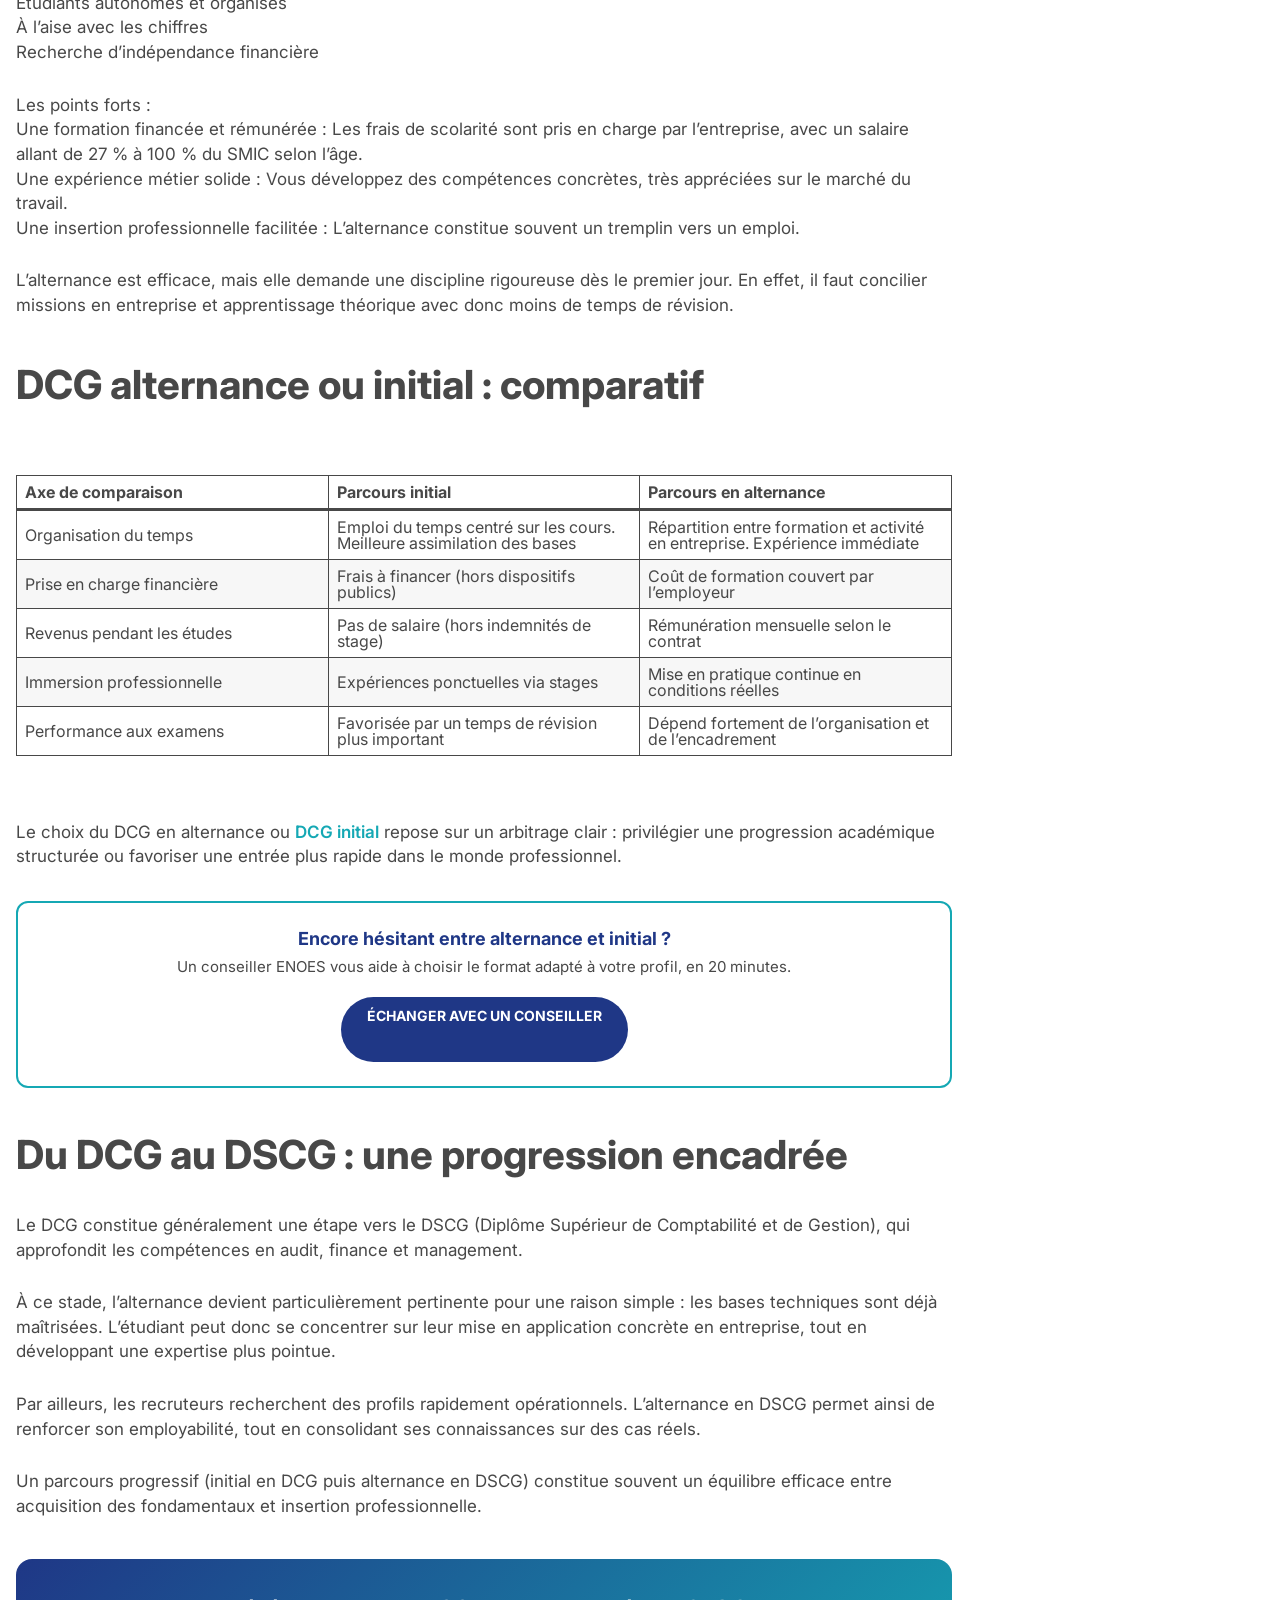
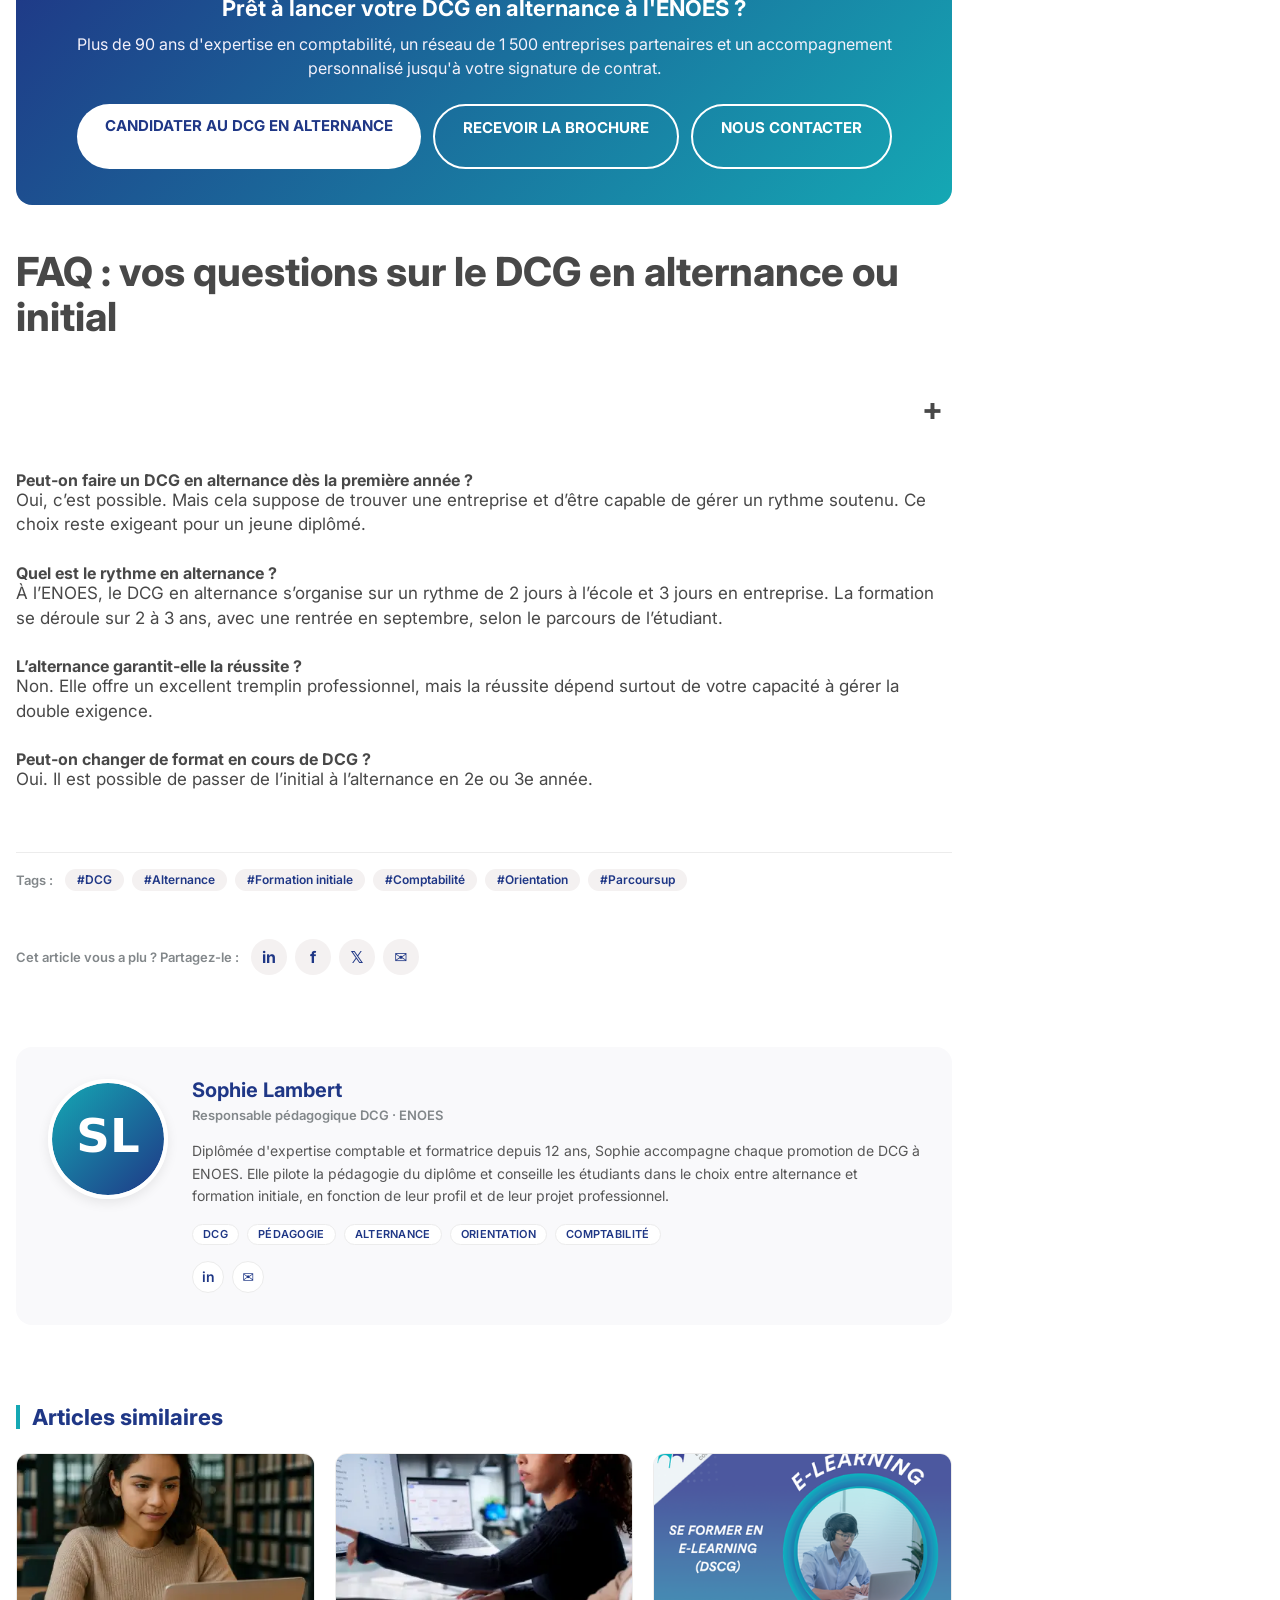
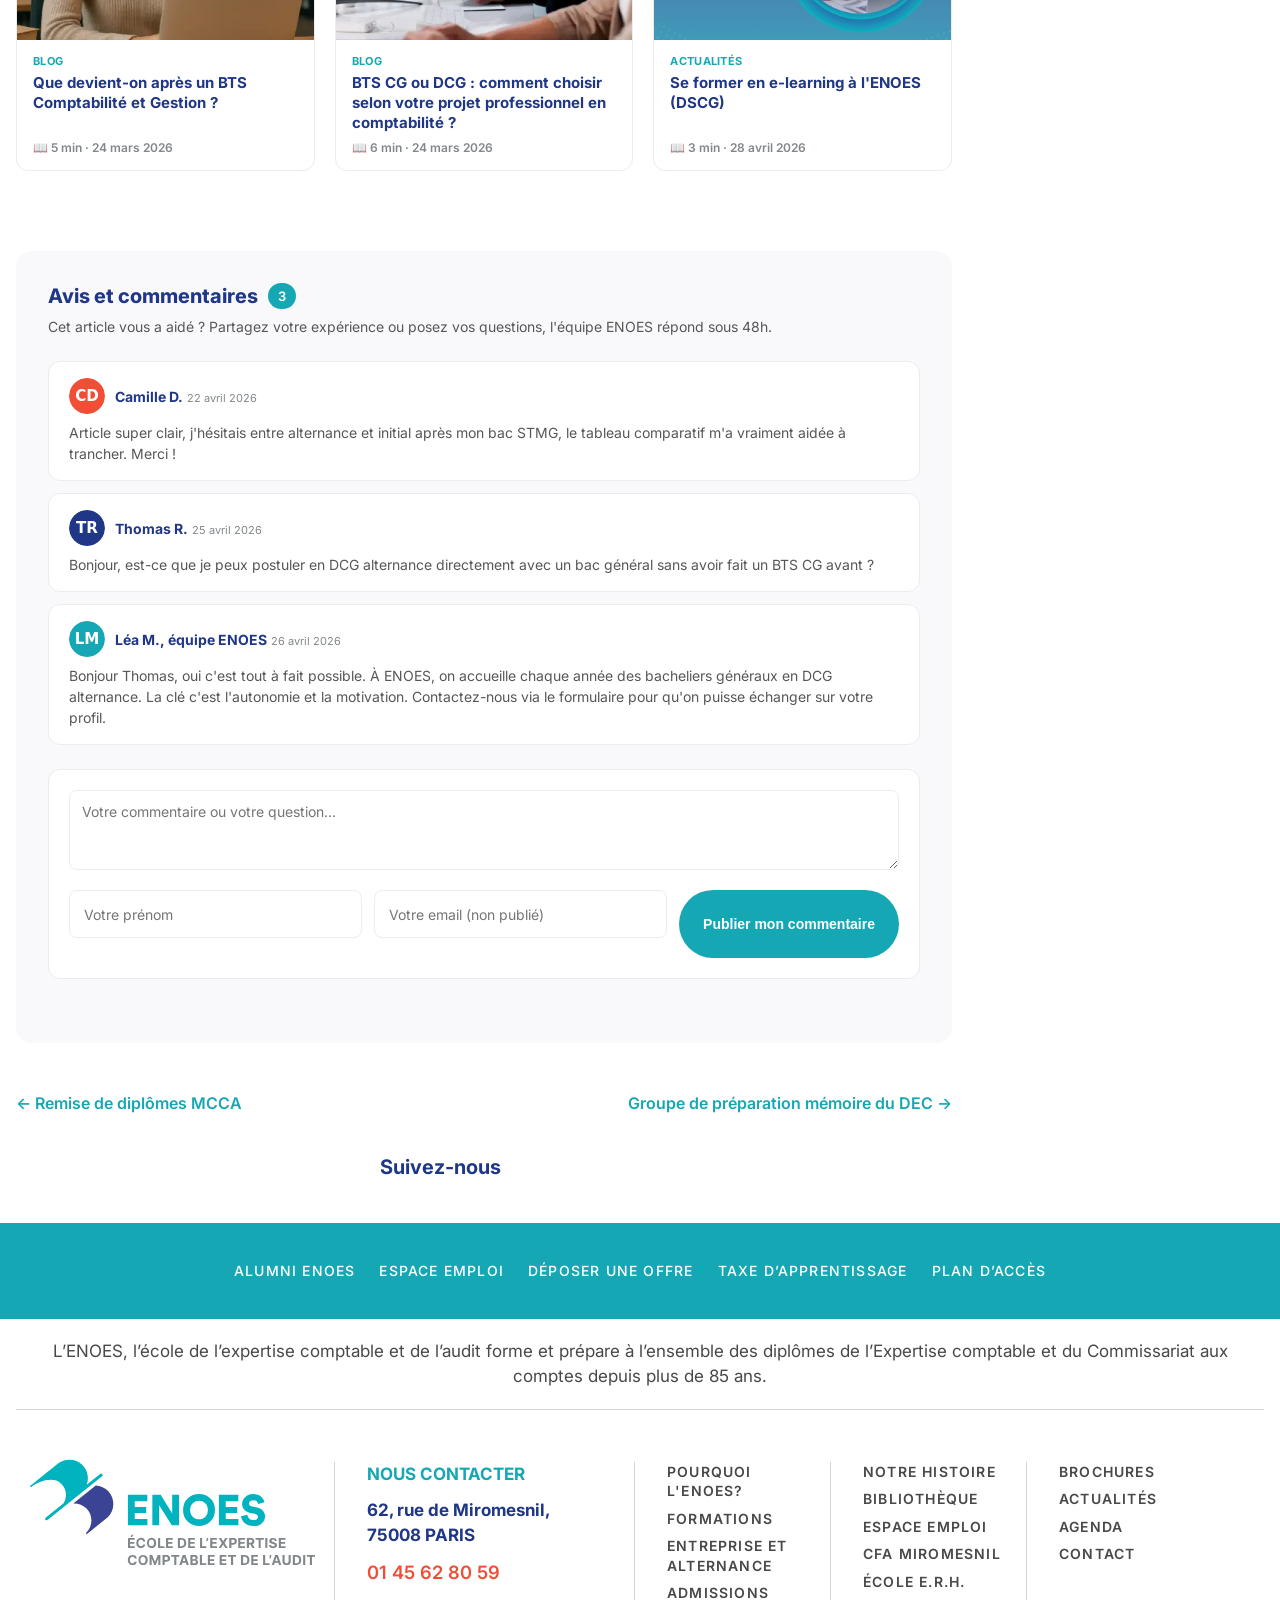
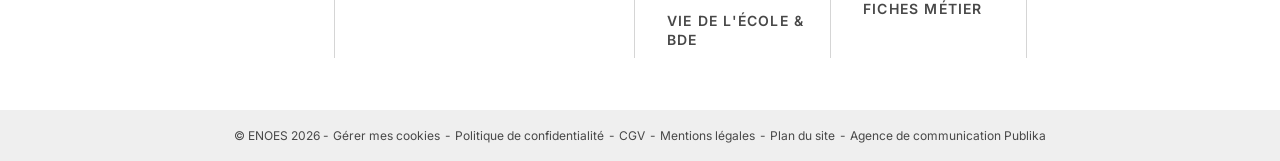
==== commit 8a39f5c1: "Ajout de 3 blocs CTA dans l'article DCG alternance - CTA brochure + decouverte apres l'intro - CTA "" ====
--- a/article-dcg-alternance/index.html
+++ b/article-dcg-alternance/index.html
@@ -548,7 +548,14 @@
 
 <p>Le DCG est un diplôme exigeant, structurant, qui pose les bases de toute une carrière en comptabilité. Mieux vaut donc partir sur le bon format dès le départ. Le choix entre le DCG (Diplôme de Comptabilité et de Gestion) en alternance ou en formation initiale dépend avant tout de trois éléments : votre autonomie, votre capacité de travail et votre projet professionnel après le bac.</p>
 
-
+<aside class="article-cta" style="background:#f4f1fb;border-left:4px solid #1f3786;padding:24px 28px;margin:32px 0;border-radius:12px;">
+  <p style="margin:0 0 8px;font-weight:700;color:#1f3786;font-size:18px;line-height:1.3;">Vous envisagez le DCG en alternance à l'ENOES ?</p>
+  <p style="margin:0 0 18px;color:#484848;font-size:15px;line-height:1.5;">Recevez la brochure complète : rythme, matières, débouchés, conditions d'admission et rémunération en alternance.</p>
+  <div class="cta-buttons" style="display:flex;flex-wrap:wrap;gap:12px;align-items:center;">
+    <a href="https://enoes.com/brochures/" class="main-button primary" style="background:#1f3786;color:#fff;padding:12px 24px;border-radius:999px;text-decoration:none;font-weight:700;display:inline-block;">Télécharger la brochure</a>
+    <a href="https://enoes.com/formations/dcg/formation-en-alternance/" class="main-button primary-alt" style="background:#15a8b4;color:#fff;padding:12px 24px;border-radius:999px;text-decoration:none;font-weight:700;display:inline-block;">Découvrir le DCG en alternance</a>
+  </div>
+</aside>
 
 <h2 class="wp-block-heading" id="defi-accessible">Le DCG : un défi accessible après la terminale ?</h2>
 
@@ -664,7 +671,13 @@
 
 <p>Le choix du DCG en alternance ou <a href="https://enoes.com/formations/dcg/formation-initiale/">DCG initial</a> repose sur un arbitrage clair : privilégier une progression académique structurée ou favoriser une entrée plus rapide dans le monde professionnel.</p>
 
-
+<aside class="article-cta" style="background:#fff;border:2px solid #15a8b4;padding:24px 28px;margin:32px 0;border-radius:12px;text-align:center;">
+  <p style="margin:0 0 6px;font-weight:700;color:#1f3786;font-size:18px;line-height:1.3;">Encore hésitant entre alternance et initial ?</p>
+  <p style="margin:0 0 18px;color:#484848;font-size:15px;line-height:1.5;">Un conseiller ENOES vous aide à choisir le format adapté à votre profil, en 20 minutes.</p>
+  <div class="cta-buttons" style="display:flex;flex-wrap:wrap;gap:12px;justify-content:center;">
+    <a href="https://enoes.com/contact/" class="main-button primary" style="background:#1f3786;color:#fff;padding:12px 26px;border-radius:999px;text-decoration:none;font-weight:700;display:inline-block;">Échanger avec un conseiller</a>
+  </div>
+</aside>
 
 <h2 class="wp-block-heading" id="du-dcg-au-dscg">Du DCG au DSCG : une progression encadrée</h2>
 
@@ -686,9 +699,15 @@
 
 
 
-<p>Accédez à la formation DCG en alternance à l’ENOES.</p>
-
-
+<aside class="article-cta article-cta-final" style="background:linear-gradient(135deg,#1f3786 0%,#15a8b4 100%);color:#fff;padding:36px 32px;margin:40px 0;border-radius:16px;text-align:center;">
+  <p style="margin:0 0 10px;font-weight:700;font-size:22px;line-height:1.25;color:#fff;">Prêt à lancer votre DCG en alternance à l'ENOES ?</p>
+  <p style="margin:0 0 24px;font-size:16px;line-height:1.5;color:#f4f1fb;">Plus de 90 ans d'expertise en comptabilité, un réseau de 1 500 entreprises partenaires et un accompagnement personnalisé jusqu'à votre signature de contrat.</p>
+  <div class="cta-buttons" style="display:flex;flex-wrap:wrap;gap:12px;justify-content:center;">
+    <a href="https://enoes.com/inscription/" class="main-button" style="background:#fff;color:#1f3786;padding:14px 28px;border-radius:999px;text-decoration:none;font-weight:700;display:inline-block;font-size:15px;">Candidater au DCG en alternance</a>
+    <a href="https://enoes.com/brochures/" class="main-button" style="background:transparent;color:#fff;padding:14px 28px;border-radius:999px;text-decoration:none;font-weight:700;display:inline-block;font-size:15px;border:2px solid #fff;">Recevoir la brochure</a>
+    <a href="https://enoes.com/contact/" class="main-button" style="background:transparent;color:#fff;padding:14px 28px;border-radius:999px;text-decoration:none;font-weight:700;display:inline-block;font-size:15px;border:2px solid #fff;">Nous contacter</a>
+  </div>
+</aside>
 
 <h2 class="wp-block-heading" id="faq">FAQ : vos questions sur le DCG en alternance ou initial</h2>
 
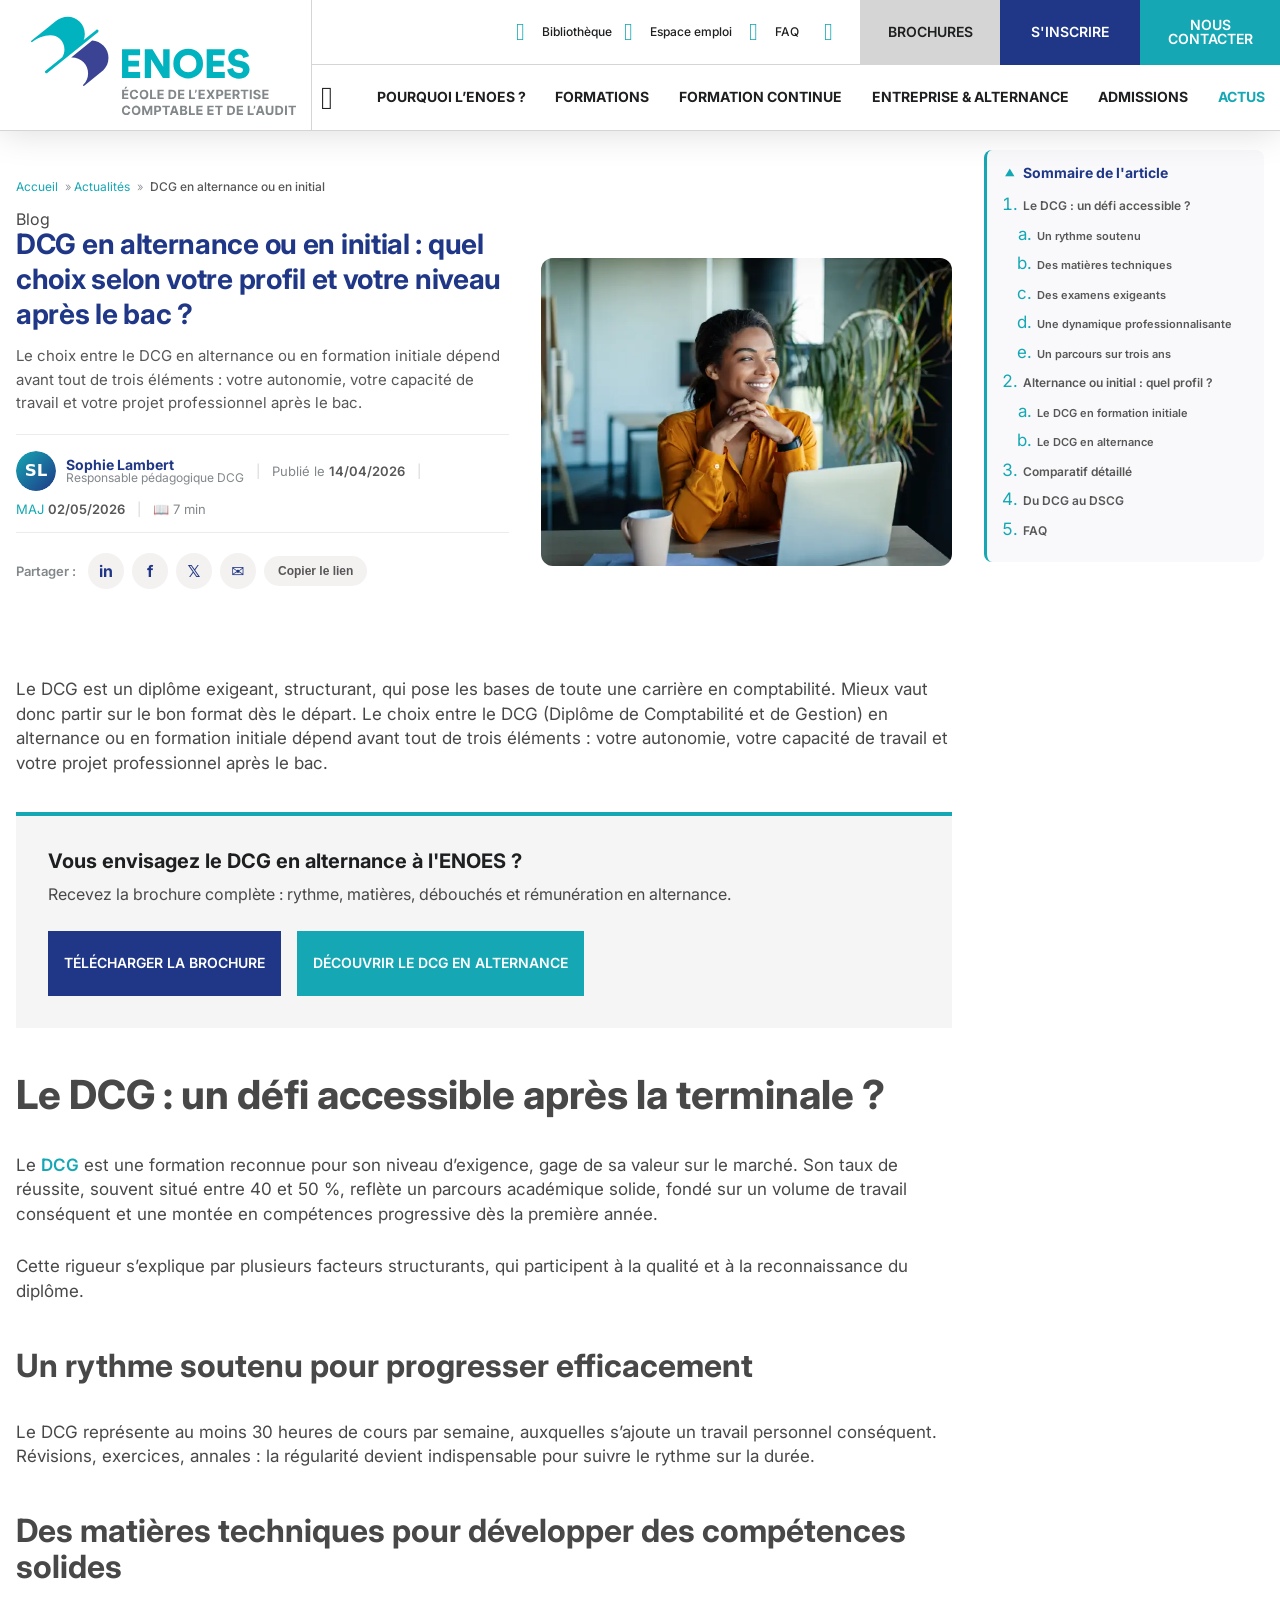
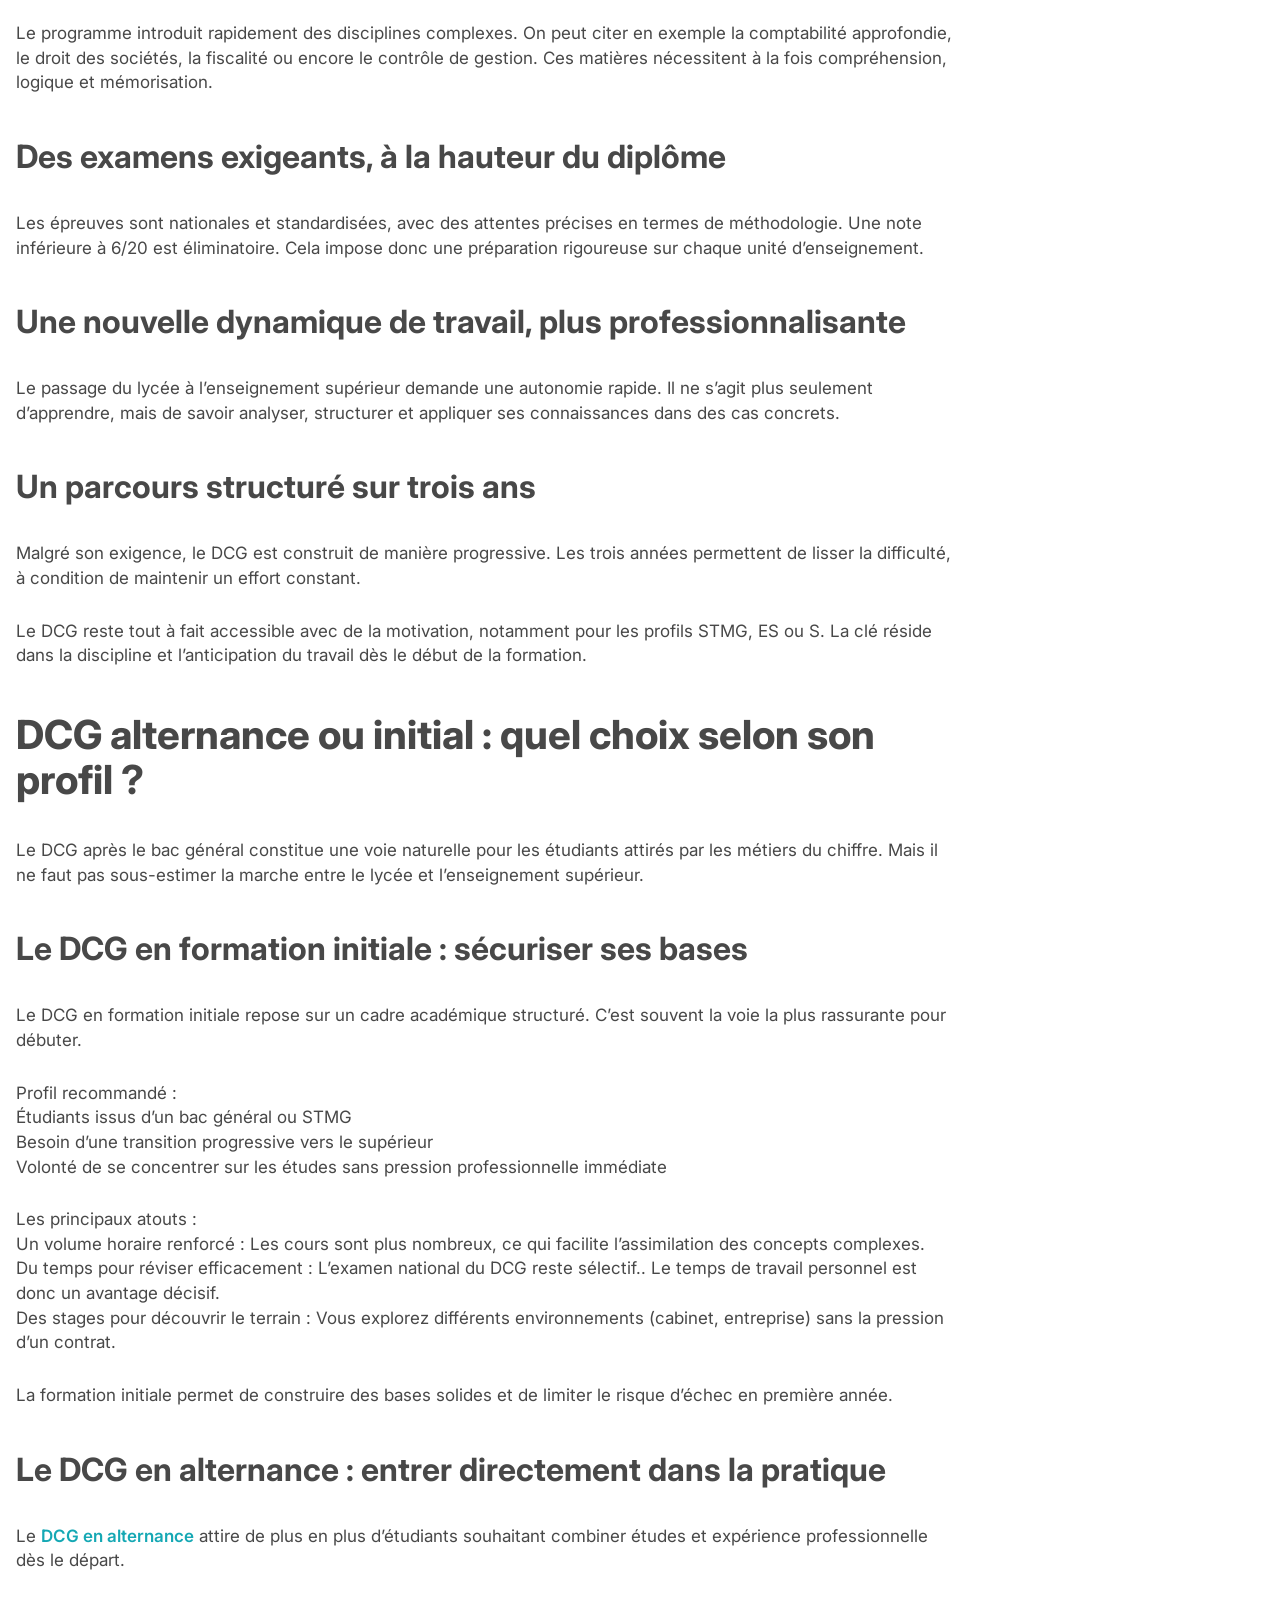
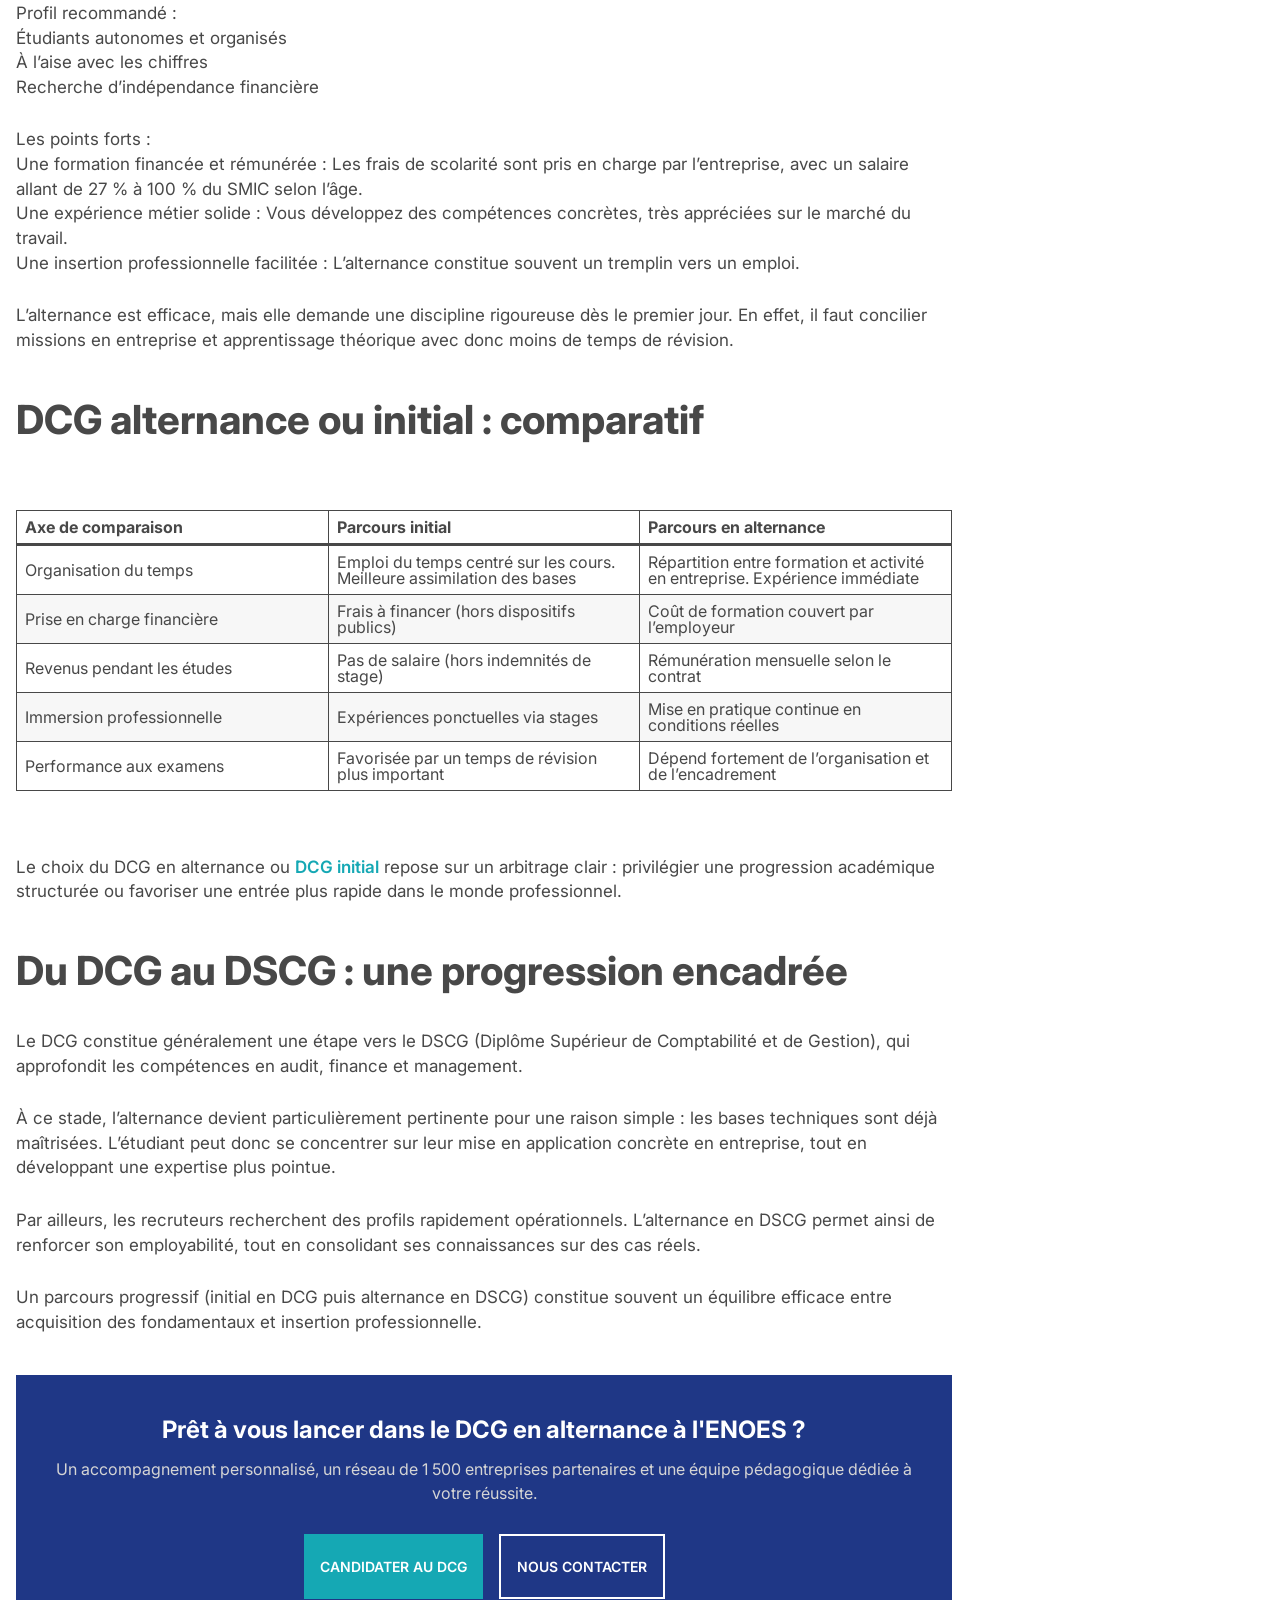
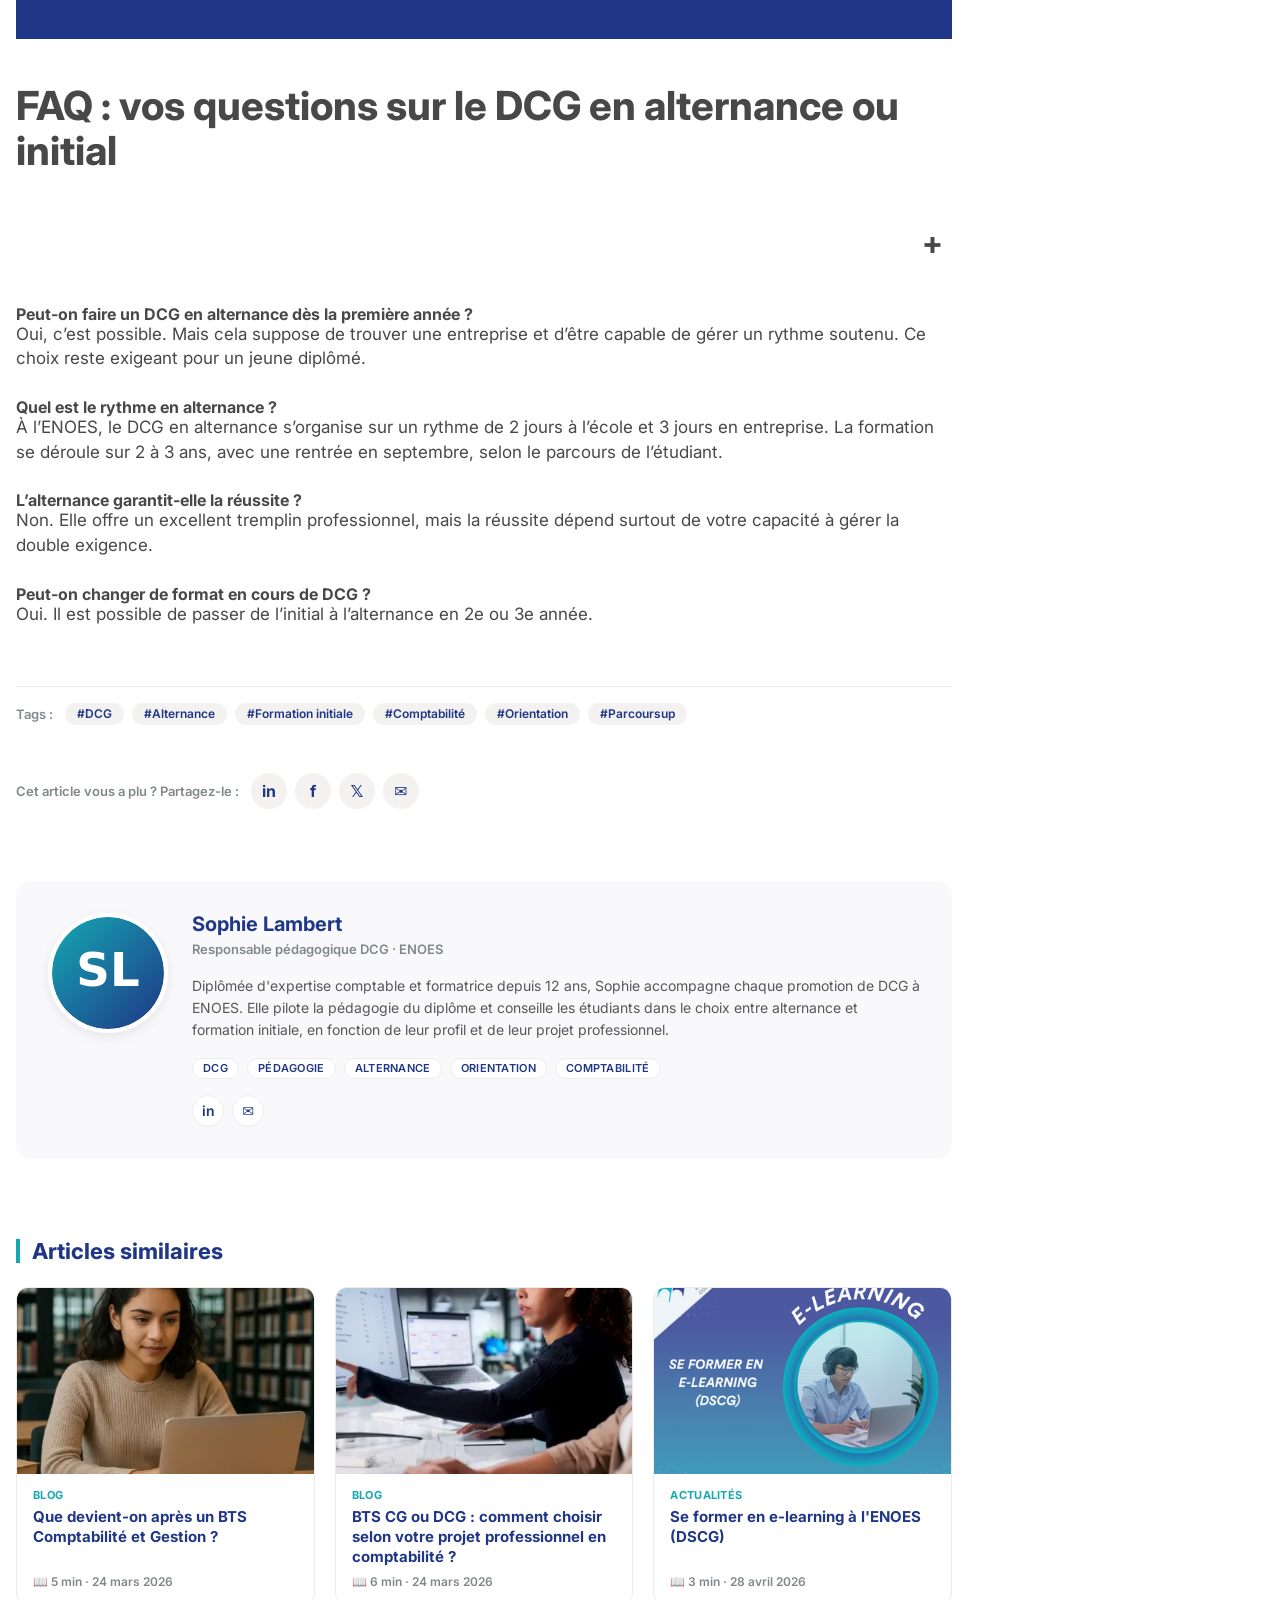
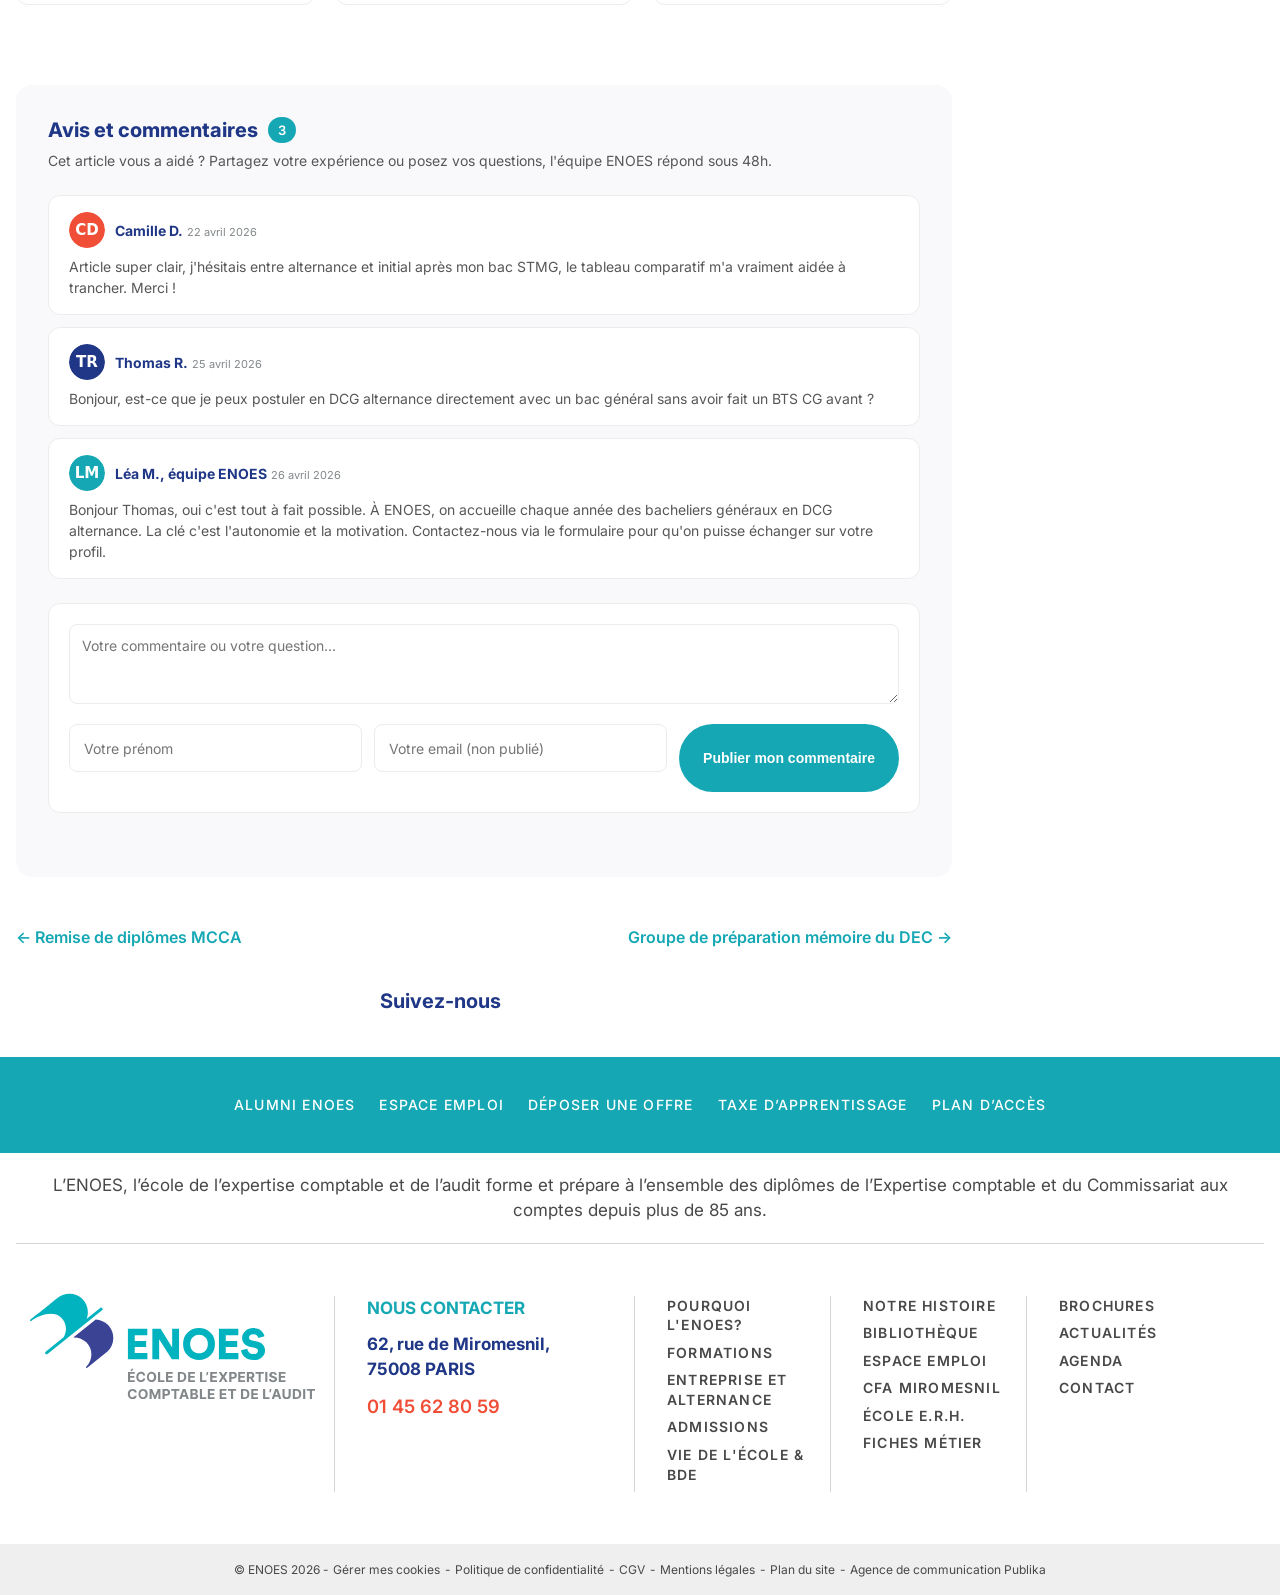
==== commit 7ff0d373: "Refonte CTA articles : 2 blocs alignes sur DA ENOES - Suppression du CTA mi-article - CTA 1 (apres i" ====
--- a/article-dcg-alternance/index.html
+++ b/article-dcg-alternance/index.html
@@ -548,12 +548,12 @@
 
 <p>Le DCG est un diplôme exigeant, structurant, qui pose les bases de toute une carrière en comptabilité. Mieux vaut donc partir sur le bon format dès le départ. Le choix entre le DCG (Diplôme de Comptabilité et de Gestion) en alternance ou en formation initiale dépend avant tout de trois éléments : votre autonomie, votre capacité de travail et votre projet professionnel après le bac.</p>
 
-<aside class="article-cta" style="background:#f4f1fb;border-left:4px solid #1f3786;padding:24px 28px;margin:32px 0;border-radius:12px;">
-  <p style="margin:0 0 8px;font-weight:700;color:#1f3786;font-size:18px;line-height:1.3;">Vous envisagez le DCG en alternance à l'ENOES ?</p>
-  <p style="margin:0 0 18px;color:#484848;font-size:15px;line-height:1.5;">Recevez la brochure complète : rythme, matières, débouchés, conditions d'admission et rémunération en alternance.</p>
-  <div class="cta-buttons" style="display:flex;flex-wrap:wrap;gap:12px;align-items:center;">
-    <a href="https://enoes.com/brochures/" class="main-button primary" style="background:#1f3786;color:#fff;padding:12px 24px;border-radius:999px;text-decoration:none;font-weight:700;display:inline-block;">Télécharger la brochure</a>
-    <a href="https://enoes.com/formations/dcg/formation-en-alternance/" class="main-button primary-alt" style="background:#15a8b4;color:#fff;padding:12px 24px;border-radius:999px;text-decoration:none;font-weight:700;display:inline-block;">Découvrir le DCG en alternance</a>
+<aside class="article-cta" style="background:#f5f5f5;border-top:4px solid #15a8b4;padding:32px;margin:36px 0;">
+  <p style="margin:0 0 8px;font-weight:700;color:#1e1f21;font-size:1.25rem;line-height:1.3;">Vous envisagez le DCG en alternance à l'ENOES ?</p>
+  <p style="margin:0 0 24px;color:#484848;font-size:1rem;line-height:1.55;">Recevez la brochure complète : rythme, matières, débouchés et rémunération en alternance.</p>
+  <div class="cta-buttons" style="display:flex;flex-wrap:wrap;gap:16px;">
+    <a href="https://enoes.com/brochures/" class="main-button primary-alt">Télécharger la brochure</a>
+    <a href="https://enoes.com/formations/dcg/formation-en-alternance/" class="main-button primary">Découvrir le DCG en alternance</a>
   </div>
 </aside>
 
@@ -671,13 +671,7 @@
 
 <p>Le choix du DCG en alternance ou <a href="https://enoes.com/formations/dcg/formation-initiale/">DCG initial</a> repose sur un arbitrage clair : privilégier une progression académique structurée ou favoriser une entrée plus rapide dans le monde professionnel.</p>
 
-<aside class="article-cta" style="background:#fff;border:2px solid #15a8b4;padding:24px 28px;margin:32px 0;border-radius:12px;text-align:center;">
-  <p style="margin:0 0 6px;font-weight:700;color:#1f3786;font-size:18px;line-height:1.3;">Encore hésitant entre alternance et initial ?</p>
-  <p style="margin:0 0 18px;color:#484848;font-size:15px;line-height:1.5;">Un conseiller ENOES vous aide à choisir le format adapté à votre profil, en 20 minutes.</p>
-  <div class="cta-buttons" style="display:flex;flex-wrap:wrap;gap:12px;justify-content:center;">
-    <a href="https://enoes.com/contact/" class="main-button primary" style="background:#1f3786;color:#fff;padding:12px 26px;border-radius:999px;text-decoration:none;font-weight:700;display:inline-block;">Échanger avec un conseiller</a>
-  </div>
-</aside>
+
 
 <h2 class="wp-block-heading" id="du-dcg-au-dscg">Du DCG au DSCG : une progression encadrée</h2>
 
@@ -699,13 +693,12 @@
 
 
 
-<aside class="article-cta article-cta-final" style="background:linear-gradient(135deg,#1f3786 0%,#15a8b4 100%);color:#fff;padding:36px 32px;margin:40px 0;border-radius:16px;text-align:center;">
-  <p style="margin:0 0 10px;font-weight:700;font-size:22px;line-height:1.25;color:#fff;">Prêt à lancer votre DCG en alternance à l'ENOES ?</p>
-  <p style="margin:0 0 24px;font-size:16px;line-height:1.5;color:#f4f1fb;">Plus de 90 ans d'expertise en comptabilité, un réseau de 1 500 entreprises partenaires et un accompagnement personnalisé jusqu'à votre signature de contrat.</p>
-  <div class="cta-buttons" style="display:flex;flex-wrap:wrap;gap:12px;justify-content:center;">
-    <a href="https://enoes.com/inscription/" class="main-button" style="background:#fff;color:#1f3786;padding:14px 28px;border-radius:999px;text-decoration:none;font-weight:700;display:inline-block;font-size:15px;">Candidater au DCG en alternance</a>
-    <a href="https://enoes.com/brochures/" class="main-button" style="background:transparent;color:#fff;padding:14px 28px;border-radius:999px;text-decoration:none;font-weight:700;display:inline-block;font-size:15px;border:2px solid #fff;">Recevoir la brochure</a>
-    <a href="https://enoes.com/contact/" class="main-button" style="background:transparent;color:#fff;padding:14px 28px;border-radius:999px;text-decoration:none;font-weight:700;display:inline-block;font-size:15px;border:2px solid #fff;">Nous contacter</a>
+<aside class="article-cta article-cta-final" style="background:#1f3786;color:#fff;padding:40px 32px;margin:40px 0;text-align:center;">
+  <p style="margin:0 0 12px;font-weight:700;font-size:1.5rem;line-height:1.25;color:#fff;">Prêt à vous lancer dans le DCG en alternance à l'ENOES ?</p>
+  <p style="margin:0 0 28px;font-size:1rem;line-height:1.55;color:#d5d5d5;">Un accompagnement personnalisé, un réseau de 1 500 entreprises partenaires et une équipe pédagogique dédiée à votre réussite.</p>
+  <div class="cta-buttons" style="display:flex;flex-wrap:wrap;gap:16px;justify-content:center;">
+    <a href="https://enoes.com/inscription/" class="main-button primary">Candidater au DCG</a>
+    <a href="https://enoes.com/contact/" class="main-button" style="background:transparent;color:#fff;border:2px solid #fff;">Nous contacter</a>
   </div>
 </aside>
 
